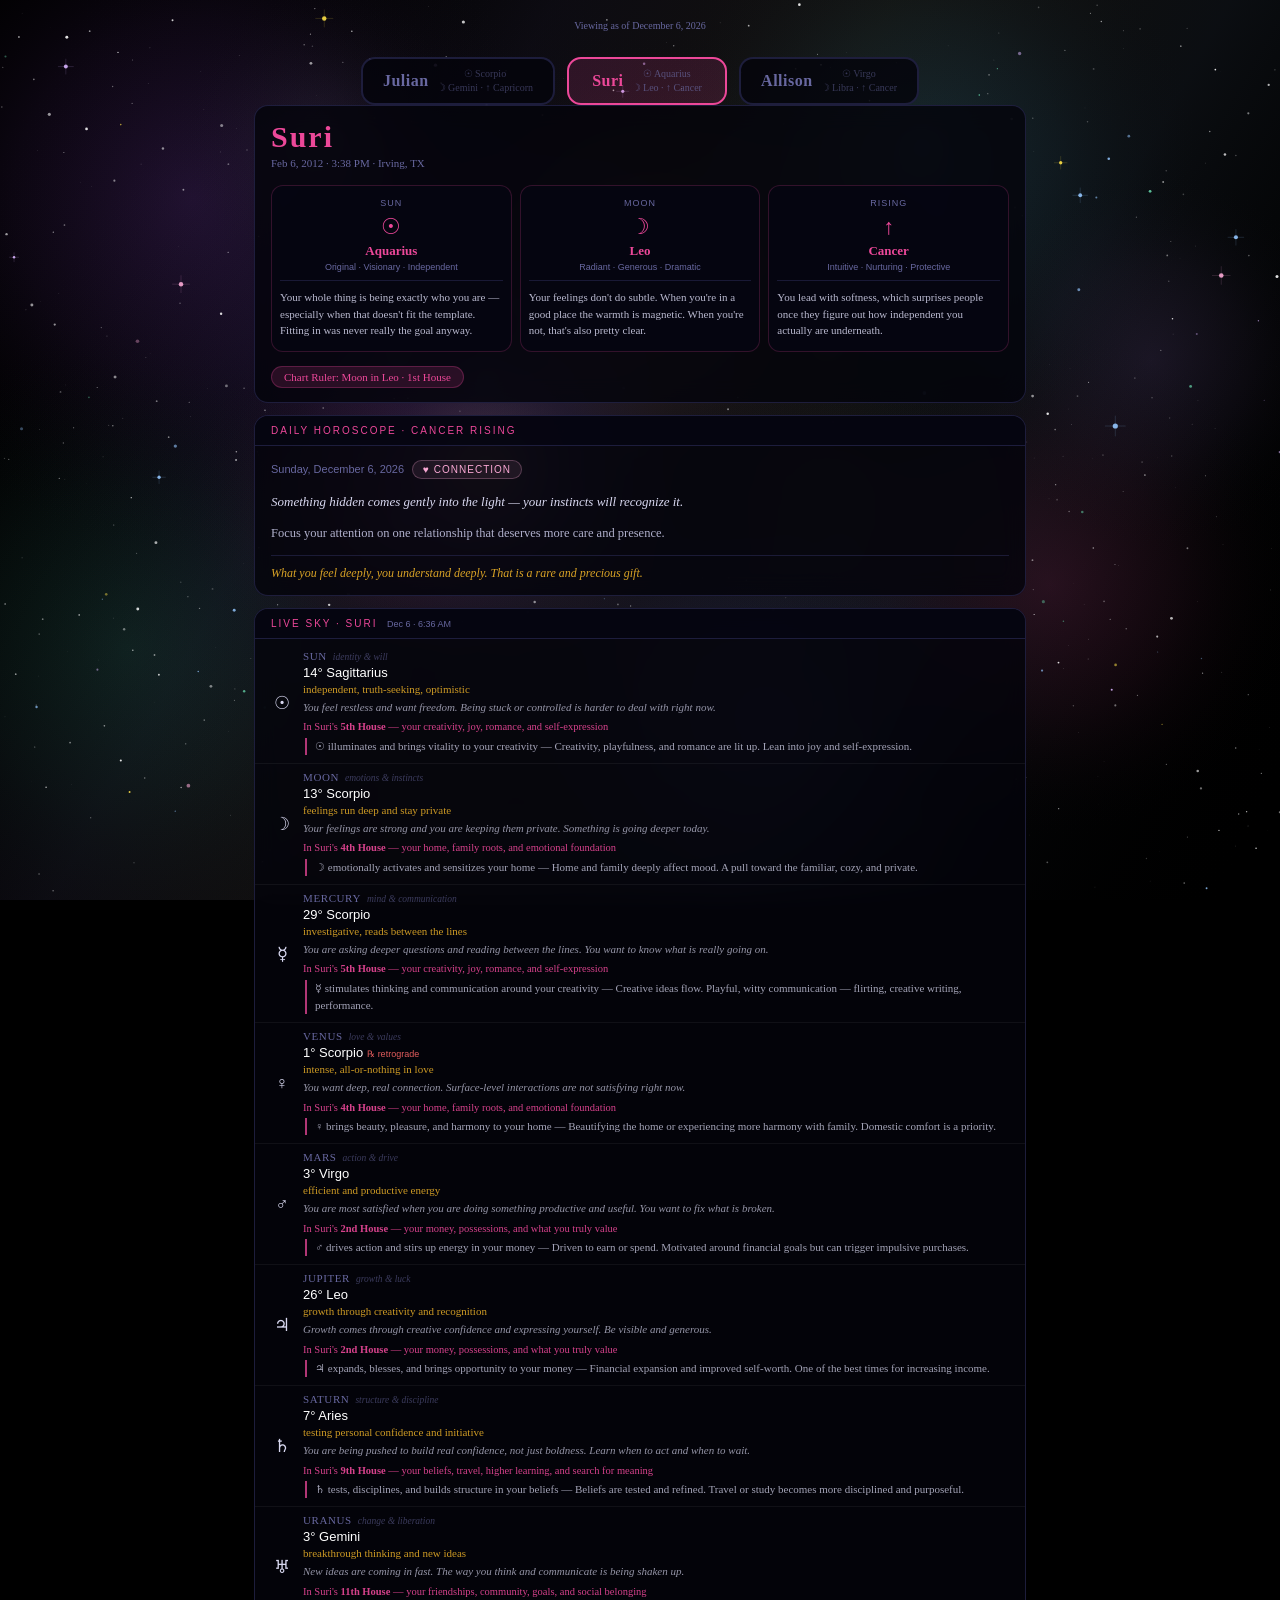
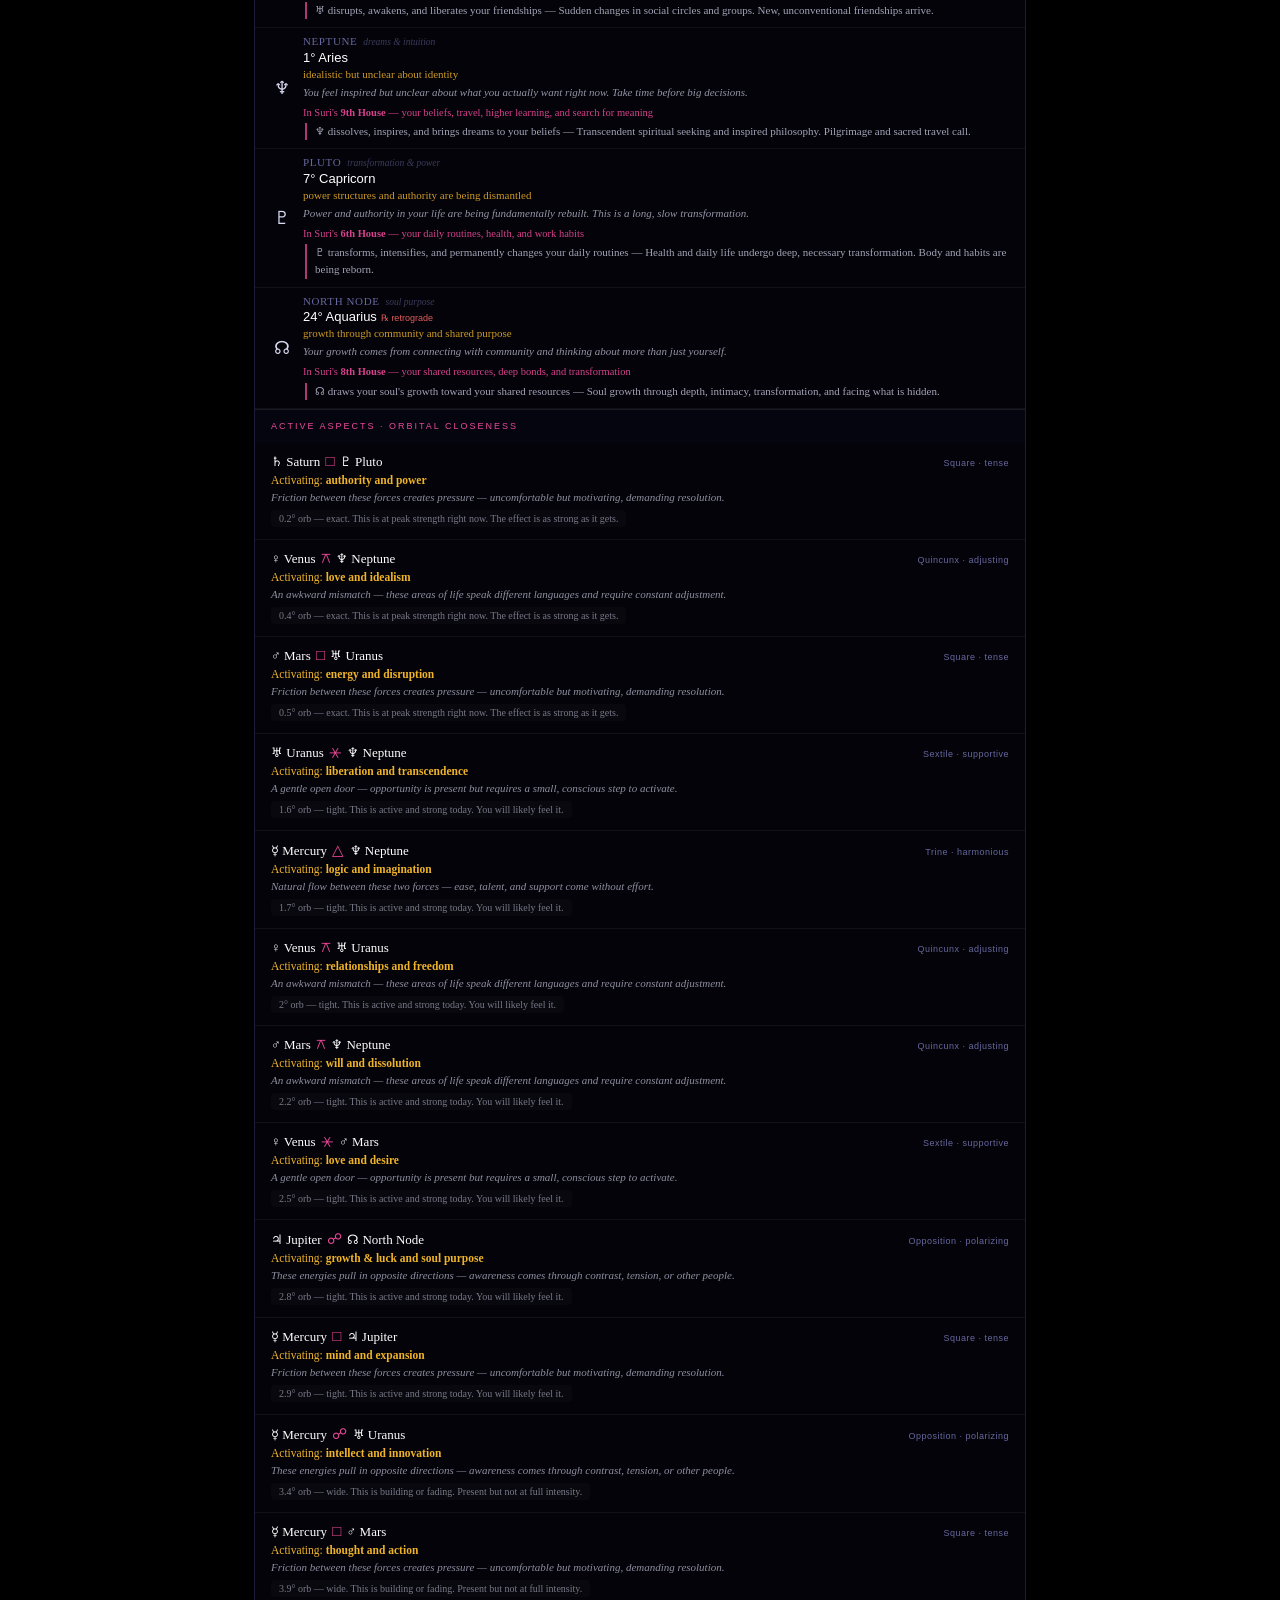
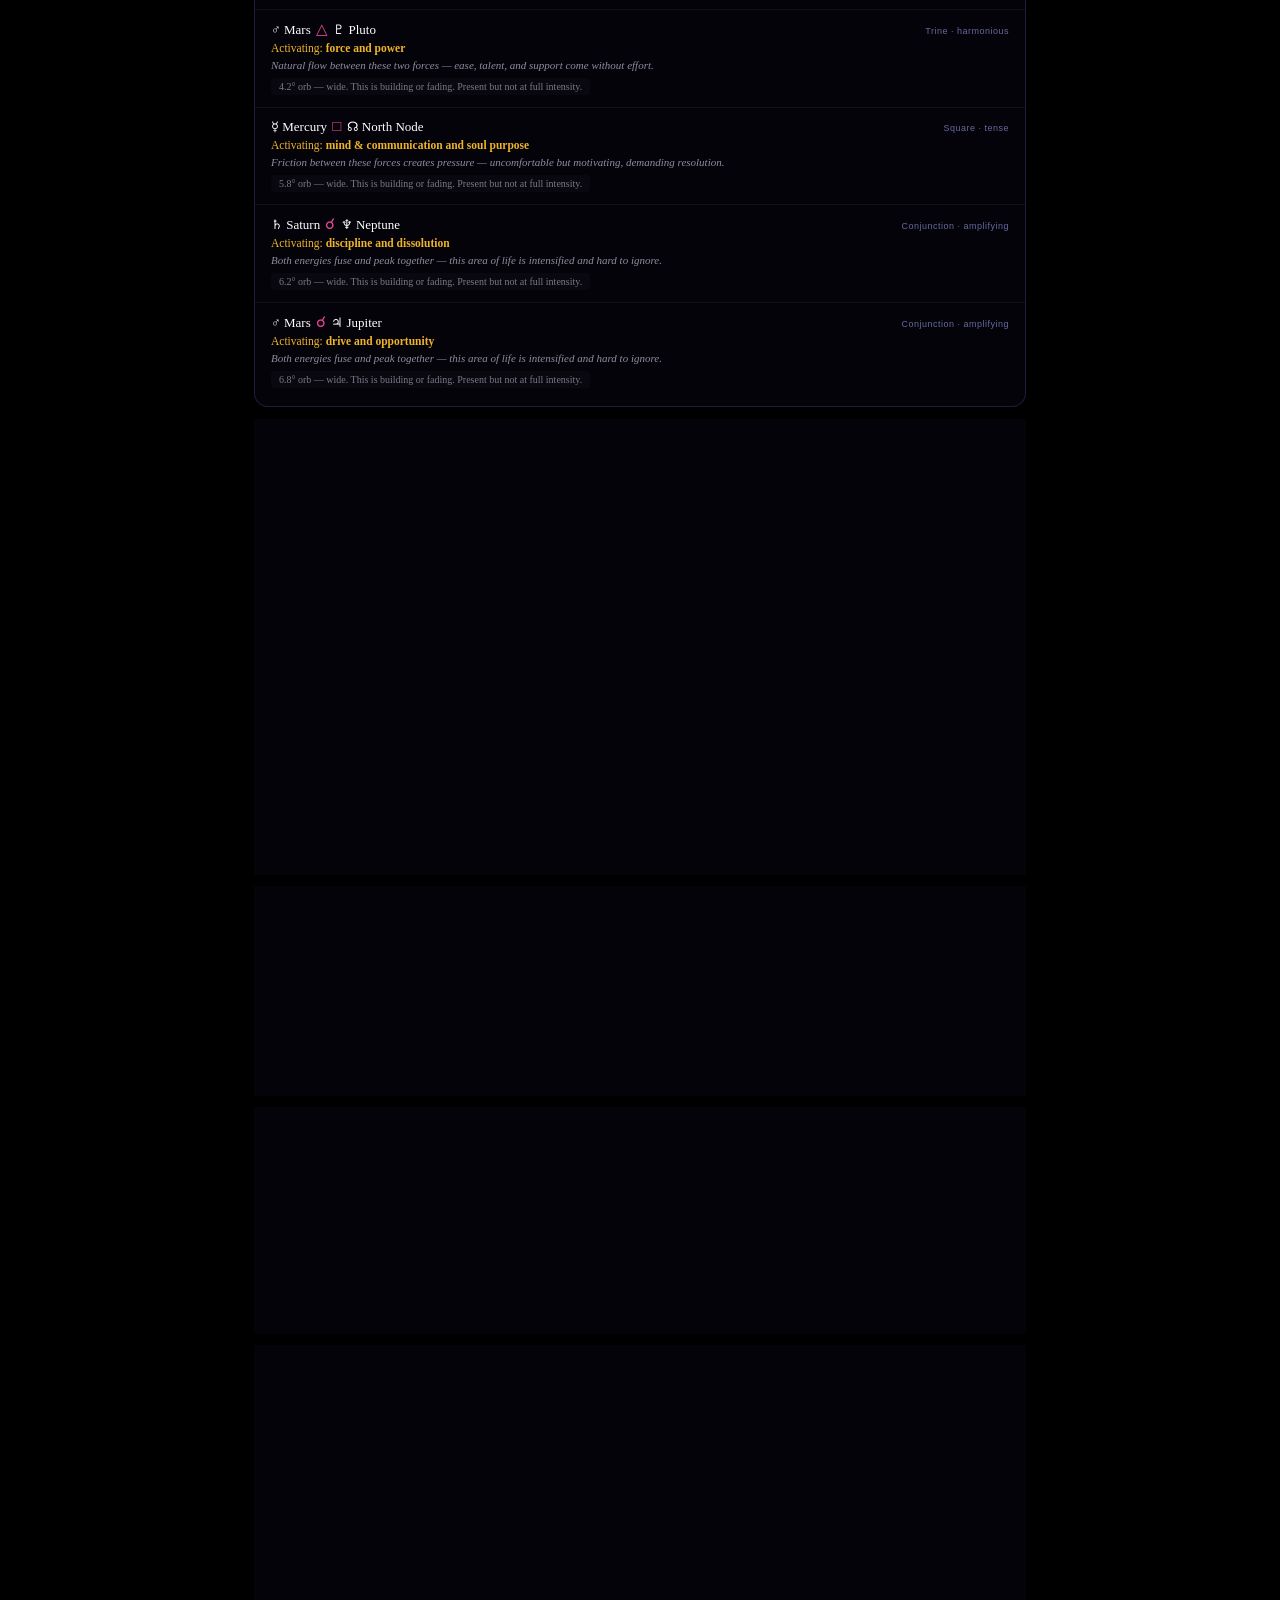
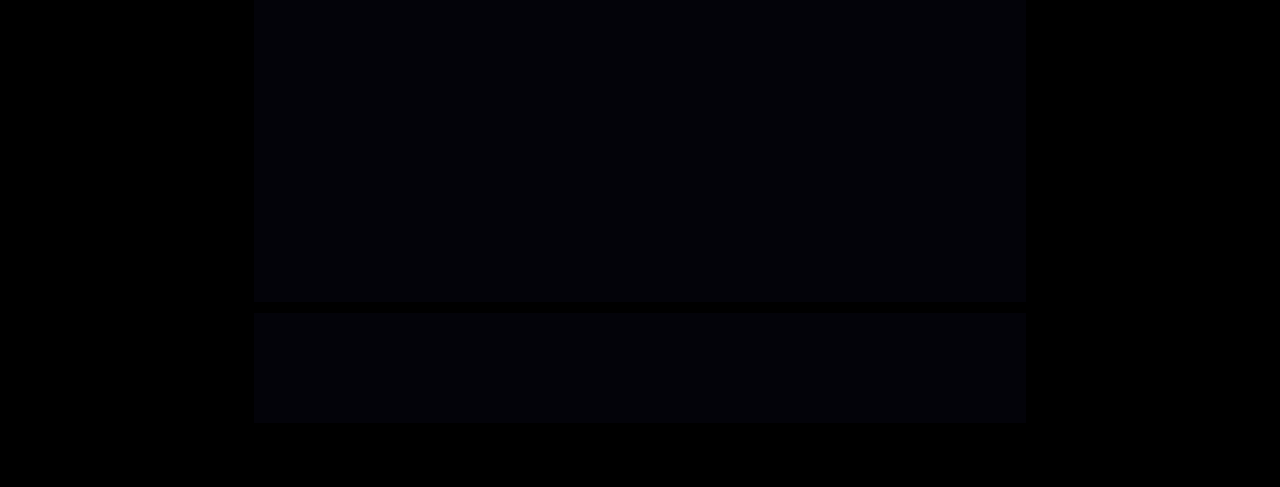
==== index.html @ 38948ea3 "Deploy astro dashboard" ====
<!DOCTYPE html>
<html lang="en">
<head>
<meta charset="UTF-8">
<meta name="viewport" content="width=device-width, initial-scale=1.0">
<title>Vargas Family Astrology</title>
<style>
*, *::before, *::after { box-sizing: border-box; margin: 0; padding: 0; }

:root {
  --bg: #000000;
  --panel: rgba(4,4,12,0.82);
  --panel2: rgba(6,6,18,0.88);
  --border: rgba(40,40,80,0.7);
  --text: #d8d8f0;
  --muted: #6868a0;
  --gold: #f0b429;
  --c: #6366f1;
  --c-dim: rgba(99,102,241,0.12);
}

body {
  background: #000;
  color: var(--text);
  font-family: Georgia, 'Times New Roman', serif;
  min-height: 100vh;
  padding: 14px 20px 40px;
}

/* ── Header ── */
.hdr { text-align: center; padding: 18px 16px 10px; }
.hdr h1 { font-size: 20px; letter-spacing: 5px; color: var(--gold); text-transform: uppercase; font-weight: normal; }
.hdr .sub { font-size: 10px; color: var(--muted); margin-top: 3px; letter-spacing: 1px; font-style: italic; }
.hdr .date-now { font-size: 10px; color: var(--muted); margin-top: 2px; }

/* ── Body & main ── */
body { background: #000; color: var(--text); font-family: Georgia, 'Times New Roman', serif; min-height: 100vh; padding: 0 0 88px; }
#main { display: flex; flex-direction: column; gap: 12px; max-width: 600px; margin: 0 auto; padding: 0 12px 16px; }

/* ── Bottom nav ── */
#bottom-nav {
  position: fixed; bottom: 0; left: 0; right: 0; z-index: 100;
  display: flex; justify-content: space-around;
  background: rgba(4,4,12,0.96); border-top: 1px solid rgba(40,40,80,0.8);
  backdrop-filter: blur(20px); -webkit-backdrop-filter: blur(20px);
  padding: 10px 0 max(env(safe-area-inset-bottom, 0px), 10px);
}
.bnav-item { flex: 1; display: flex; flex-direction: column; align-items: center; gap: 4px; cursor: pointer; padding: 4px 8px; transition: all 0.2s; }
.bnav-bar { height: 3px; width: 20px; border-radius: 2px; background: var(--muted); transition: all 0.25s; }
.bnav-item.active .bnav-bar { width: 32px; }
.bnav-name { font-size: 14px; font-weight: bold; color: var(--muted); letter-spacing: 0.5px; transition: color 0.2s; }
.bnav-item.active .bnav-name { color: var(--c); }
.bnav-big3 { font-size: 9px; color: var(--muted); opacity: 0; transition: opacity 0.2s; text-align: center; line-height: 1.4; }
.bnav-item.active .bnav-big3 { opacity: 0.55; }

/* ── Cards ── */
.card { background: var(--panel); border: 1px solid var(--border); border-radius: 14px; overflow: hidden; backdrop-filter: blur(12px); -webkit-backdrop-filter: blur(12px); }
.card-hdr { background: var(--panel2); border-bottom: 1px solid var(--border); padding: 9px 16px; font-family: Arial, sans-serif; font-size: 10px; letter-spacing: 2px; text-transform: uppercase; color: var(--c); }
.card-body { padding: 14px 16px; }

/* ── Hero ── */
.hero-name { font-size: 30px; font-weight: bold; color: var(--c); letter-spacing: 2px; }
.hero-birth { font-size: 11px; color: var(--muted); margin-top: 3px; margin-bottom: 16px; }
.ruler-badge { display: inline-block; background: var(--c-dim); border: 1px solid rgba(99,102,241,0.3); border-radius: 20px; padding: 4px 12px; font-size: 11px; color: var(--c); margin-top: 14px; }

/* ── Big Three ── */
.big3 { display: flex; gap: 8px; }
.b3-item { flex: 1; background: var(--panel2); border-radius: 12px; padding: 12px 8px; text-align: center; border: 1px solid var(--border); min-width: 0; }
.b3-label { font-size: 9px; color: var(--muted); letter-spacing: 1px; text-transform: uppercase; font-family: Arial, sans-serif; }
.b3-glyph { font-size: 22px; margin: 6px 0 3px; }
.b3-sign { font-size: 13px; color: var(--c); font-weight: bold; }
.b3-keywords { font-size: 9px; color: var(--muted); margin-top: 3px; font-family: Arial, sans-serif; }
.b3-flavor { font-size: 11px; color: var(--text); margin-top: 8px; line-height: 1.5; opacity: 0.85; text-align: left; border-top: 1px solid var(--border); padding-top: 8px; }

/* ── Horoscope ── */
.horo-meta { display: flex; align-items: center; gap: 8px; margin-bottom: 12px; flex-wrap: wrap; }
.horo-date { font-size: 11px; color: var(--muted); font-family: Arial, sans-serif; }
.horo-theme { display: inline-flex; align-items: center; gap: 5px; border-radius: 20px; padding: 3px 10px; font-size: 10px; font-family: Arial, sans-serif; letter-spacing: 1px; text-transform: uppercase; border: 1px solid; }
.horo-opening { font-size: 13px; line-height: 1.75; color: var(--text); margin-bottom: 10px; font-style: italic; }
.horo-body { font-size: 12.5px; line-height: 1.75; color: #b0b0cc; margin-bottom: 10px; }
.horo-closing { font-size: 12px; font-style: italic; color: var(--gold); border-top: 1px solid var(--border); padding-top: 10px; opacity: 0.9; }

/* ── Info panel ── */
#info { display: flex; flex-direction: column; gap: 12px; }

/* ── Clusters ── */
.cluster-list { list-style: none; }
.cluster-list li { padding: 10px 0; border-bottom: 1px solid rgba(30,30,64,0.5); }
.cluster-list li:last-child { border-bottom: none; }
.cluster-row { display: flex; align-items: center; gap: 6px; margin-bottom: 5px; flex-wrap: wrap; }
.cluster-title { font-size: 13px; }
.cluster-tag { display: inline-block; background: var(--c-dim); color: var(--c); border-radius: 4px; padding: 2px 7px; font-size: 9px; font-family: Arial, sans-serif; letter-spacing: 0.5px; text-transform: uppercase; flex-shrink: 0; }
.crit-tag { background: rgba(240,180,41,0.15); color: var(--gold); }
.cluster-meaning { font-size: 12px; color: var(--text); opacity: 0.8; line-height: 1.6; }

/* ── Themes ── */
.themes { display: grid; grid-template-columns: 1fr 1fr; gap: 8px; }
.theme-box { background: var(--panel2); border-radius: 10px; padding: 12px 14px; border: 1px solid var(--border); }
.theme-label { font-size: 9px; color: var(--c); letter-spacing: 1px; text-transform: uppercase; font-family: Arial, sans-serif; margin-bottom: 5px; }
.theme-text { font-size: 12px; color: var(--muted); line-height: 1.5; }

/* ── Summary ── */
.summary-text { font-size: 13px; line-height: 1.75; color: var(--text); }

/* ── Collapsible ── */
.section-hdr { display: flex; align-items: center; justify-content: space-between; cursor: pointer; user-select: none; padding: 11px 16px; background: var(--panel2); font-family: Arial, sans-serif; font-size: 10px; letter-spacing: 2px; text-transform: uppercase; color: var(--c); border-bottom: 1px solid transparent; transition: border-color 0.2s; }
.section-hdr.open { border-bottom-color: var(--border); }
.section-arrow { font-size: 10px; transition: transform 0.25s; opacity: 0.5; }
.section-hdr.open .section-arrow { transform: rotate(180deg); }
.section-body { display: none; }
.section-body.open { display: block; }

/* ── Live sky ── */
#live-sky-grid { display: flex; flex-direction: column; gap: 0; padding: 4px 0 6px; }
.ls-row { display: flex; align-items: center; gap: 10px; padding: 8px 16px; border-bottom: 1px solid rgba(255,255,255,0.05); transition: background 0.15s; }
.ls-row:last-child { border-bottom: none; }
.ls-row:hover { background: rgba(255,255,255,0.04); }
.ls-glyph { font-size: 18px; width: 22px; text-align: center; flex-shrink: 0; }
.ls-body { flex: 1; min-width: 0; }
.ls-name { font-size: 11px; color: var(--muted); text-transform: uppercase; letter-spacing: 0.6px; line-height: 1; margin-bottom: 2px; display: flex; align-items: baseline; gap: 6px; flex-wrap: wrap; }
.ls-domain { font-size: 9.5px; color: var(--muted); opacity: 0.55; text-transform: none; letter-spacing: 0; font-style: italic; font-weight: normal; white-space: nowrap; }
.ls-pos { font-size: 13px; color: #fff; font-family: Arial,sans-serif; font-weight: 500; }
.ls-rx { font-size: 9px; color: #e05c5c; margin-left: 4px; }
.ls-key  { font-size: 11px; color: var(--gold); opacity: 0.85; line-height: 1.3; margin-top: 2px; }
.ls-feel  { font-size: 11px; color: var(--text); opacity: 0.68; line-height: 1.5; margin-top: 3px; font-style: italic; }
.ls-house-badge   { font-size: 10.5px; color: var(--c); margin-top: 5px; line-height: 1.4; opacity: 0.9; }
.ls-house-badge strong { font-style: normal; font-weight: bold; }
.ls-house-transit { font-size: 11px; color: var(--text); opacity: 0.75; line-height: 1.55; margin-top: 3px; border-left: 2px solid var(--c); padding-left: 8px; margin-left: 2px; }

/* Aspects */
.ls-aspect-hdr { padding: 10px 16px 6px; font-family: Arial, sans-serif; font-size: 9px; letter-spacing: 2px; text-transform: uppercase; color: var(--muted); border-top: 1px solid rgba(255,255,255,0.08); margin-top: 4px; }
.ls-asp-row { padding: 10px 16px 12px; border-bottom: 1px solid rgba(255,255,255,0.05); }
.ls-asp-row:last-child { border-bottom: none; }
.ls-asp-head { display: flex; align-items: baseline; justify-content: space-between; flex-wrap: wrap; gap: 4px; margin-bottom: 4px; }
.ls-asp-planets { font-size: 13px; color: #fff; font-weight: 500; }
.ls-asp-sym { font-size: 15px; color: var(--c); margin: 0 2px; }
.ls-asp-meta { font-size: 9px; color: var(--muted); font-family: Arial, sans-serif; letter-spacing: 0.5px; white-space: nowrap; }
.ls-asp-activation { font-size: 11.5px; color: var(--gold); margin-bottom: 3px; }
.ls-asp-activation strong { font-style: normal; }
.ls-asp-feel { font-size: 11px; color: var(--text); opacity: 0.65; line-height: 1.55; font-style: italic; }
.ls-asp-orb { font-size: 10px; color: var(--text); opacity: 0.55; margin-top: 4px; padding: 3px 8px; background: rgba(255,255,255,0.04); border-radius: 4px; display: inline-block; }

/* ── Wheel ── */
#wheel-wrap { position: relative; max-width: 480px; margin: 0 auto; width: 100%; padding: 12px; }
canvas#wheel { display: block; width: 100%; height: auto; }
#tip { position: absolute; background: rgba(6,6,18,0.97); border: 1px solid var(--c); border-radius: 10px; padding: 8px 12px; font-size: 12px; pointer-events: none; white-space: nowrap; display: none; z-index: 20; line-height: 1.6; box-shadow: 0 4px 20px rgba(0,0,0,0.6); }
#tip .tp-name { font-weight: bold; color: var(--c); font-size: 14px; }
#tip .tp-pos { color: var(--gold); }
#tip .tp-house { color: var(--muted); font-size: 11px; }

/* ── Planet table ── */
.ptable { width: 100%; border-collapse: collapse; font-size: 12px; }
.ptable th { font-family: Arial, sans-serif; font-size: 9px; letter-spacing: 1px; text-transform: uppercase; color: var(--muted); padding: 4px 6px; border-bottom: 1px solid var(--border); text-align: left; }
.ptable td { padding: 6px 6px; border-bottom: 1px solid rgba(30,30,64,0.5); vertical-align: middle; }
.ptable tr:last-child td { border-bottom: none; }
.ptable tr:hover td { background: rgba(99,102,241,0.06); }
.ptable th:first-child, .ptable td:first-child { position: sticky; left: 0; z-index: 2; background: rgba(4,4,12,0.97); }
.p-glyph { font-size: 16px; width: 24px; text-align: center; }
.p-name { font-weight: bold; white-space: nowrap; }
.p-rx { font-size: 9px; color: #e05c5c; margin-left: 3px; }
.p-sign { color: var(--gold); white-space: nowrap; }
.p-house { color: var(--muted); font-size: 11px; font-family: Arial, sans-serif; white-space: nowrap; }
.p-flavor { font-size: 10px; color: var(--muted); line-height: 1.4; }
.p-pmean { font-size: 10px; color: var(--text); opacity: 0.75; white-space: nowrap; }
.p-hmean { font-size: 10px; color: var(--text); opacity: 0.75; }
.el-fire { color: #ff6b4a; } .el-earth { color: #52c98b; }
.el-air  { color: #4ec3f8; } .el-water { color: #a78bfa; }

/* ── Desktop ── */
@media (min-width: 900px) {
  body { padding: 0 0 40px; }
  #main { max-width: 820px; padding: 0 24px 24px; }
  #bottom-nav { position: static; background: transparent; border: none; backdrop-filter: none; -webkit-backdrop-filter: none; padding: 16px 24px 0; max-width: 820px; margin: 0 auto; justify-content: center; gap: 12px; }
  .bnav-item { flex: none; flex-direction: row; background: var(--panel); border: 2px solid var(--border); border-radius: 14px; padding: 8px 20px; min-width: 160px; justify-content: center; gap: 8px; }
  .bnav-item.active { border-color: var(--c); background: var(--c-dim); }
  .bnav-bar { display: none; }
  .bnav-name { font-size: 16px; }
  .bnav-big3 { opacity: 0.5; font-size: 10px; }
  .bnav-item.active .bnav-big3 { opacity: 0.7; }
  .section-body { display: block !important; }
  .section-arrow { display: none; }
  #wheel-wrap { max-width: 520px; }
}
</style>
</head>
<body>
<canvas id="space-bg" style="position:fixed;top:0;left:0;width:100%;height:100%;z-index:-1;pointer-events:none;"></canvas>

<div class="hdr">
  <div class="date-now" id="date-now"></div>
</div>

<nav id="bottom-nav"></nav>

<div id="main">
  <div id="info"></div>
</div>

<script>
// ─────────────────────────────────────────────
//  Astro constants
// ─────────────────────────────────────────────
const SIGN_NAMES  = ['Aries','Taurus','Gemini','Cancer','Leo','Virgo','Libra','Scorpio','Sagittarius','Capricorn','Aquarius','Pisces'];
const SIGN_GLYPHS  = ['♈','♉','♊','♋','♌','♍','♎','♏','♐','♑','♒','♓'];
const SIGN_GLYPHS_E = ['♈️','♉️','♊️','♋️','♌️','♍️','♎️','♏️','♐️','♑️','♒️','♓️'];
const SIGN_ABBR   = ['Ari','Tau','Gem','Can','Leo','Vir','Lib','Sco','Sag','Cap','Aqu','Pis'];
const ELEMENTS    = ['fire','earth','air','water','fire','earth','air','water','fire','earth','air','water'];
const EL_COLORS   = { fire:'#ff6b4a', earth:'#52c98b', air:'#4ec3f8', water:'#a78bfa' };
const EL_CSS      = { fire:'el-fire', earth:'el-earth', air:'el-air', water:'el-water' };
const PLANET_GLYPHS = { Sun:'☉', Moon:'☽', Mercury:'☿', Venus:'♀', Mars:'♂', Jupiter:'♃', Saturn:'♄', Uranus:'♅', Neptune:'♆', Pluto:'♇', 'North Node':'☊' };

const SKY_MEANINGS = {
  'Sun':       {Aries:'direct, assertive, strong personal energy',Taurus:'steady, patient, focused on comfort',Gemini:'curious, communicative, mentally active',Cancer:'sensitive, protective, emotionally aware',Leo:'confident, expressive, wants recognition',Virgo:'analytical, detail-focused, productive',Libra:'seeking balance and connection',Scorpio:'intense, private, emotionally deep',Sagittarius:'independent, truth-seeking, optimistic',Capricorn:'disciplined, goal-focused, serious',Aquarius:'original, independent, forward-thinking',Pisces:'empathic, imaginative, emotionally open'},
  'Moon':      {Aries:'emotions surface quickly and pass fast',Taurus:'needs comfort and physical security',Gemini:'mood shifts with thoughts and conversations',Cancer:'deeply sensitive and emotionally aware',Leo:'warm and expressive, needs to feel valued',Virgo:'processes feelings through analysis and worry',Libra:'emotions settle when things are peaceful and fair',Scorpio:'feelings run deep and stay private',Sagittarius:'mood lifts with freedom and optimism',Capricorn:'keeps emotions controlled and internal',Aquarius:'processes feelings intellectually, stays detached',Pisces:'absorbs others\' emotions, highly sensitive'},
  'Mercury':   {Aries:'direct and fast communication',Taurus:'slow and deliberate thinker',Gemini:'quick mind, processes many ideas at once',Cancer:'communicates through feeling and intuition',Leo:'expressive, dramatic, storytelling mind',Virgo:'precise, critical, catches every detail',Libra:'diplomatic, balanced, sees all sides',Scorpio:'investigative, reads between the lines',Sagittarius:'big-picture thinker, philosophical',Capricorn:'structured and practical thinking',Aquarius:'original and unconventional ideas',Pisces:'intuitive, imaginative, non-linear thinking'},
  'Venus':     {Aries:'direct and passionate in love',Taurus:'slow, loyal, values security and comfort',Gemini:'playful and curious in relationships',Cancer:'nurturing and emotionally deep in love',Leo:'generous, bold, expressive in romance',Virgo:'shows love through helping and acts of care',Libra:'seeks harmony and beauty in relationships',Scorpio:'intense, all-or-nothing in love',Sagittarius:'needs space and freedom in relationships',Capricorn:'loyal, committed, long-term focused',Aquarius:'values independence even in relationships',Pisces:'romantic, compassionate, idealistic'},
  'Mars':      {Aries:'high physical energy, acts immediately',Taurus:'slow to start but determined once committed',Gemini:'scattered energy across many directions',Cancer:'protective and defensive of those it loves',Leo:'passionate, competitive, bold',Virgo:'efficient and productive energy',Libra:'avoids conflict, acts diplomatically',Scorpio:'focused, strategic, and relentless',Sagittarius:'restless, needs movement and adventure',Capricorn:'patient, disciplined drive toward goals',Aquarius:'driven by change and pushing against norms',Pisces:'creative energy guided by intuition'},
  'Jupiter':   {Aries:'growth through courage and taking initiative',Taurus:'slow and steady financial and personal growth',Gemini:'growth through learning and connecting with others',Cancer:'growth through emotional wisdom and family',Leo:'growth through creativity and recognition',Virgo:'growth through skill and dedicated work',Libra:'growth through partnership and fairness',Scorpio:'growth through transformation and depth',Sagittarius:'major expansion through travel and knowledge',Capricorn:'disciplined work leads to lasting success',Aquarius:'growth through community and new ideas',Pisces:'growth through compassion and spiritual openness'},
  'Saturn':    {Aries:'testing personal confidence and initiative',Taurus:'financial lessons and learning patience',Gemini:'discipline required in communication and thinking',Cancer:'building emotional structure and boundaries',Leo:'learning to earn recognition through real effort',Virgo:'mastery through consistent and careful work',Libra:'real commitment required in relationships',Scorpio:'deep lessons in power and trust',Sagittarius:'beliefs being tested by lived experience',Capricorn:'peak discipline and long-term building',Aquarius:'responsibility toward community and collective',Pisces:'building compassionate but clear boundaries'},
  'Uranus':    {Aries:'sudden identity changes and reinvention',Taurus:'unexpected financial or value shifts',Gemini:'breakthrough thinking and new ideas',Cancer:'sudden changes in home or family life',Leo:'creative breakthroughs and new self-expression',Virgo:'disruption to routines and daily habits',Libra:'sudden changes in relationships',Scorpio:'unexpected emotional revelations',Sagittarius:'belief system is being challenged and changed',Capricorn:'disruption to authority and old structures',Aquarius:'collective change and awakening energy',Pisces:'spiritual revelations and breaking old illusions'},
  'Neptune':   {Aries:'idealistic but unclear about identity',Taurus:'idealistic about money, watch for confusion',Gemini:'intuitive thinking, logic becomes unclear',Cancer:'deep empathy and emotional sensitivity',Leo:'creative inspiration mixed with self-doubt',Virgo:'healing through gentleness and service',Libra:'relationships feel ideal but may be unclear',Scorpio:'deep intuition and hidden truths surfacing',Sagittarius:'spiritual searching without a clear direction',Capricorn:'ambition mixes with spiritual uncertainty',Aquarius:'collective idealism and shared compassion',Pisces:'heightened intuition, empathy, and inner knowing'},
  'Pluto':     {Aries:'identity is being rebuilt at a deep level',Taurus:'values and resources are being transformed',Gemini:'how you think and communicate is changing permanently',Cancer:'family and emotional foundations are shifting',Leo:'self-expression and creative power are transforming',Virgo:'health and daily life are going through deep change',Libra:'relationship dynamics are shifting permanently',Scorpio:'full transformation, intense personal power',Sagittarius:'core beliefs are dying and being replaced',Capricorn:'power structures and authority are being dismantled',Aquarius:'collective systems are being permanently rebuilt',Pisces:'deep spiritual and psychological transformation'},
  'North Node':{Aries:'growth through courage and independence',Taurus:'growth through patience and building security',Gemini:'growth through curiosity and communication',Cancer:'growth through emotional openness and family',Leo:'growth through creative self-expression',Virgo:'growth through service and real contribution',Libra:'growth through balance and genuine partnership',Scorpio:'growth through depth and facing what is hard',Sagittarius:'growth through expanding your world and seeking truth',Capricorn:'growth through discipline and building something lasting',Aquarius:'growth through community and shared purpose',Pisces:'growth through surrender and spiritual trust'},
};

const SKY_FEEL = {
  'Sun':       {Aries:'Your energy is high and you want to take action. Hard to sit still. Good time to start something.',Taurus:'You feel better when things are calm and comfortable. Not a good time to rush or change things up.',Gemini:'Your mind is busy and you want to talk, learn, and move between topics. Hard to focus on just one thing.',Cancer:'You are more sensitive to how people treat you right now. You want to feel safe and taken care of.',Leo:'You want to be seen and recognized. Your confidence is up and you are in a creative mood.',Virgo:'You feel the need to organize and get things done. You might be harder on yourself than usual.',Libra:'You want things to feel fair and peaceful. Conflict and tension are harder to handle right now.',Scorpio:'Your feelings run deeper than usual. You are more private, focused, and emotionally intense.',Sagittarius:'You feel restless and want freedom. Being stuck or controlled is harder to deal with right now.',Capricorn:'You are in a focused, serious mode. Your goals feel more important and you want to work toward them.',Aquarius:'You want to do things your own way. Following rules feels limiting and you want to think independently.',Pisces:'You are more sensitive and imaginative than usual. You pick up on other people\'s moods easily.'},
  'Moon':      {Aries:'Emotions come fast and strong, then pass quickly. You might feel impatient or easily frustrated.',Taurus:'You need comfort and routine to feel okay today. Change feels harder than usual.',Gemini:'Your mood changes quickly with your thoughts. Talking about how you feel helps a lot.',Cancer:'You are very aware of your emotions and the people around you. You need to feel safe.',Leo:'You want to feel appreciated and seen. Feeling ignored will hurt more than usual today.',Virgo:'You might feel anxious or worried. Doing something useful helps calm you down.',Libra:'Arguments hit harder today. You need peace and balance to feel like yourself.',Scorpio:'Your feelings are strong and you are keeping them private. Something is going deeper today.',Sagittarius:'Your mood lifts when you feel free or have something to look forward to. Being stuck drains you.',Capricorn:'You are keeping your feelings inside. You feel better through action than through talking about it.',Aquarius:'You are thinking about your feelings more than actually feeling them. You want some space today.',Pisces:'You are picking up on everyone\'s energy around you. You need time alone to reset.'},
  'Mercury':   {Aries:'You are saying what you think directly and fast. Not a lot of filtering happening right now.',Taurus:'You are thinking slowly and carefully. You won\'t be rushed and your words are deliberate.',Gemini:'Your mind is going in every direction. You are curious, talkative, and picking up ideas quickly.',Cancer:'You communicate with emotion behind your words. You say what you feel, not just what you think.',Leo:'You want to tell stories and be heard. You are more expressive and bold with your words right now.',Virgo:'You are thinking in detail and noticing every mistake. You might be more critical than usual.',Libra:'You are choosing your words carefully to avoid upsetting anyone. You want honest but careful conversation.',Scorpio:'You are asking deeper questions and reading between the lines. You want to know what is really going on.',Sagittarius:'You are thinking big picture and asking bigger questions. Small details feel less important right now.',Capricorn:'Your thinking is practical and focused. You say what needs to be said and nothing more.',Aquarius:'You are having original ideas and thinking differently from others. You want to talk about real things, not small talk.',Pisces:'Your thoughts come more through feelings and images than through logic. Writing or creating feels good right now.'},
  'Venus':     {Aries:'You are drawn to bold, exciting connections. You want romance to feel energetic and spontaneous.',Taurus:'You want comfort, pleasure, and nice things around you. Small enjoyable moments feel especially good.',Gemini:'You are drawn to people who are interesting to talk to. You want light, fun, and engaging connection.',Cancer:'You want to feel emotionally close and safe with the people you care about. Home feels important.',Leo:'You want love and attention shown openly. You are generous but you want generosity back.',Virgo:'You show you care through helpful actions. You notice details and want to be appreciated for them.',Libra:'You want harmony and fairness in your relationships. Conflict is especially uncomfortable right now.',Scorpio:'You want deep, real connection. Surface-level interactions are not satisfying right now.',Sagittarius:'You want freedom even in your relationships. You are drawn to people who are open-minded and interesting.',Capricorn:'You want something real and long-term. Casual or uncommitted connections feel like a waste of time.',Aquarius:'You value your independence even when you care about someone. Friendship inside romance matters a lot.',Pisces:'You are in a romantic and compassionate mood. You feel deeply connected to people and want meaningful bonds.'},
  'Mars':      {Aries:'Your energy and drive are at a peak. You want to act now and go after what you want.',Taurus:'You are slow to get going but once you start, you won\'t stop. You are focused and determined.',Gemini:'Your energy jumps between different tasks and ideas. You are mentally active and hard to slow down.',Cancer:'You are motivated by protecting the people you care about. You will stand up for what matters to you.',Leo:'You are fired up to create and be recognized. You want to do things boldly and with confidence.',Virgo:'You are most satisfied when you are doing something productive and useful. You want to fix what is broken.',Libra:'You are more careful about how you take action to avoid upsetting people. Conflict feels harder to handle.',Scorpio:'You are focused and strategic. When you want something, you go after it quietly but intensely.',Sagittarius:'You want adventure and movement. You are excited by freedom and following what you believe in.',Capricorn:'You are disciplined and driven. You are focused on your goals and not easily distracted.',Aquarius:'You are motivated by doing something that matters beyond just yourself. You want to make an impact.',Pisces:'Your drive comes from a place of compassion or creativity. You move more by instinct than by planning.'},
  'Jupiter':   {Aries:'You grow by being bold and going first. Opportunities come when you take action.',Taurus:'Growth is slow but real. You gain through patience and building on what you already have.',Gemini:'Opportunities come through learning and connecting with people. Your curiosity opens doors.',Cancer:'You grow through emotional wisdom and the people you care about. Your roots are a source of strength.',Leo:'Growth comes through creative confidence and expressing yourself. Be visible and generous.',Virgo:'You grow by doing excellent work and being genuinely useful. Small, careful efforts add up.',Libra:'Opportunities come through working with others. Collaboration brings more than going it alone.',Scorpio:'Growth comes from going deeper, not avoiding what is uncomfortable. Transformation brings opportunity.',Sagittarius:'This is a big growth period. Travel, learning, and searching for truth expand your world.',Capricorn:'Hard work pays off. The growth here is slow but the results are real and lasting.',Aquarius:'Growth comes from community and thinking beyond yourself. New ideas and new people open doors.',Pisces:'Your sensitivity and openness are strengths right now. Compassion and curiosity help you grow.'},
  'Saturn':    {Aries:'You are being pushed to build real confidence, not just boldness. Learn when to act and when to wait.',Taurus:'Financial and material lessons are real right now. You are learning to build security the slow, solid way.',Gemini:'Your thinking and communication are under pressure to be more clear and disciplined.',Cancer:'You are learning to build emotional limits and that structure can come from a place of care.',Leo:'You need to earn recognition through real work. Confidence built now will last.',Virgo:'High standards are being tested. Mastery comes from patient, steady effort, not perfection.',Libra:'Your relationships are being held to a higher standard. Real commitment is what works right now.',Scorpio:'Deep lessons around trust, power, and emotional control. This is serious inner work.',Sagittarius:'Your beliefs are being tested by real-life experience. Lived truth matters more than theory.',Capricorn:'This is a major building period. Serious, long-term effort is the only path that works right now.',Aquarius:'You are learning responsibility toward the people around you. Your impact on others matters.',Pisces:'You are building clearer emotional limits. Compassion with boundaries is the lesson.'},
  'Uranus':    {Aries:'Sudden changes in who you are and how you see yourself. Your identity is shifting in unexpected ways.',Taurus:'Unexpected shifts in money or your values. What matters to you is changing.',Gemini:'New ideas are coming in fast. The way you think and communicate is being shaken up.',Cancer:'Unexpected changes at home or in your family situation. Disruption leads to new freedom.',Leo:'Creative breakthroughs and surprising changes in how you express yourself. Exciting and unpredictable.',Virgo:'Your daily routines are being disrupted. New and better systems are possible now.',Libra:'Unexpected changes in your relationships. Old patterns in how you connect with others are shifting.',Scorpio:'Sudden emotional or inner breakthroughs. Things you have held back are coming to the surface.',Sagittarius:'Your beliefs about the world are being challenged. Something big in your thinking is shifting.',Capricorn:'Authority and old structures are being disrupted. The rules you have been following may no longer apply.',Aquarius:'Collective change is happening. Systems and group dynamics are shifting in big ways.',Pisces:'Things you thought were certain about yourself or the world may no longer feel true.'},
  'Neptune':   {Aries:'You feel inspired but unclear about what you actually want right now. Take time before big decisions.',Taurus:'Watch for confusion around money or what you value. Idealism can get in the way of practical reality.',Gemini:'Your thinking is more intuitive and imaginative. Logic takes a back seat to feeling and inspiration.',Cancer:'Your emotional connections feel deep and almost hard to explain. Limits between you and others can blur.',Leo:'You are in a creative and dreamy phase but may also be idealizing things that are not quite real.',Virgo:'You are learning to let go of the need for everything to be perfect. Gentleness and healing are the theme.',Libra:'Relationships feel romantic and ideal but may be slightly unclear. Not everything is as it appears.',Scorpio:'Your instincts and inner knowing are strong right now. You may sense things before you can explain them.',Sagittarius:'You are searching for meaning without a clear map. Exploring and asking questions is the point right now.',Capricorn:'Your goals feel both inspired and unclear. What you want and what is realistic are mixing together.',Aquarius:'You feel connected to something bigger than yourself. Collective compassion and shared purpose are strong.',Pisces:'Your sensitivity and intuition are very high. The line between your feelings and others\' is thin.'},
  'Pluto':     {Aries:'Your sense of who you are is going through a deep change. Something old is ending so something new can begin.',Taurus:'What you own and what you value are shifting permanently. Old material patterns are breaking down.',Gemini:'The way you think and communicate is being changed at a deep level. This is a lasting transformation.',Cancer:'Family patterns and emotional foundations are changing in deep ways. Old wounds can be addressed now.',Leo:'Your creative identity and how you express yourself are going through a powerful shift.',Virgo:'Your health, habits, and daily life are being deeply transformed. Old patterns are being replaced.',Libra:'The way you relate to others is changing permanently. Power dynamics in relationships are shifting.',Scorpio:'Intense transformation of your inner world. This is one of the most powerful personal change periods.',Sagittarius:'Your core beliefs are being permanently replaced. Old worldviews are dying and new ones are forming.',Capricorn:'Power and authority in your life are being fundamentally rebuilt. This is a long, slow transformation.',Aquarius:'Collective systems are changing at a deep level. The world around you is being rebuilt.',Pisces:'Your inner life and understanding of yourself are going through a deep and lasting transformation.'},
  'North Node':{Aries:'Your growth right now comes from being more independent, bold, and self-directed.',Taurus:'Your growth comes from slowing down, building security, and trusting what is right in front of you.',Gemini:'Your growth comes from staying curious, communicating openly, and being willing to learn.',Cancer:'Your growth comes from allowing yourself to be emotionally open and creating real connection.',Leo:'Your growth comes from expressing yourself creatively and letting yourself be seen.',Virgo:'Your growth comes from being useful, doing careful work, and making a real contribution.',Libra:'Your growth comes from learning to work with others, find balance, and share equally.',Scorpio:'Your growth comes from going deeper, facing what is hard, and allowing real emotional closeness.',Sagittarius:'Your growth comes from expanding your world through travel, learning, and searching for truth.',Capricorn:'Your growth comes from discipline, building something lasting, and taking on real responsibility.',Aquarius:'Your growth comes from connecting with community and thinking about more than just yourself.',Pisces:'Your growth comes from trusting the process, practicing compassion, and letting go of control.'},
};

const PLANET_DOMAIN = {
  'Sun':'identity & will','Moon':'emotions & instincts','Mercury':'mind & communication',
  'Venus':'love & values','Mars':'action & drive','Jupiter':'growth & luck',
  'Saturn':'structure & discipline','Uranus':'change & liberation','Neptune':'dreams & intuition',
  'Pluto':'transformation & power','North Node':'soul purpose',
};

const ASPECT_DEFS = [
  { name:'Conjunction', symbol:'☌', deg:0,   orb:8, quality:'amplifying', feel:'Both energies fuse and peak together — this area of life is intensified and hard to ignore.' },
  { name:'Trine',       symbol:'△', deg:120, orb:6, quality:'harmonious', feel:'Natural flow between these two forces — ease, talent, and support come without effort.' },
  { name:'Sextile',     symbol:'⚹', deg:60,  orb:4, quality:'supportive', feel:'A gentle open door — opportunity is present but requires a small, conscious step to activate.' },
  { name:'Square',      symbol:'□', deg:90,  orb:6, quality:'tense',      feel:'Friction between these forces creates pressure — uncomfortable but motivating, demanding resolution.' },
  { name:'Opposition',  symbol:'☍', deg:180, orb:8, quality:'polarizing', feel:'These energies pull in opposite directions — awareness comes through contrast, tension, or other people.' },
  { name:'Quincunx',    symbol:'⚻', deg:150, orb:3, quality:'adjusting',  feel:'An awkward mismatch — these areas of life speak different languages and require constant adjustment.' },
];

const ASPECT_PAIR = {
  'Sun-Moon'    :'ego and emotional needs','Sun-Mercury':'self-expression and thinking',
  'Sun-Venus'   :'identity and love','Sun-Mars':'will and action','Sun-Jupiter':'purpose and expansion',
  'Sun-Saturn'  :'ambition and limitation','Sun-Uranus':'identity and awakening',
  'Sun-Neptune' :'ego and dreams','Sun-Pluto':'will and transformation',
  'Moon-Mercury':'feelings and words','Moon-Venus':'emotions and affection',
  'Moon-Mars'   :'instincts and drive','Moon-Jupiter':'mood and optimism',
  'Moon-Saturn' :'emotions and structure','Moon-Uranus':'feelings and change',
  'Moon-Neptune':'emotions and intuition','Moon-Pluto':'instincts and power',
  'Mercury-Venus':'communication and beauty','Mercury-Mars':'thought and action',
  'Mercury-Jupiter':'mind and expansion','Mercury-Saturn':'thinking and discipline',
  'Mercury-Uranus':'intellect and innovation','Mercury-Neptune':'logic and imagination',
  'Mercury-Pluto':'mind and depth','Venus-Mars':'love and desire',
  'Venus-Jupiter':'affection and abundance','Venus-Saturn':'love and commitment',
  'Venus-Uranus':'relationships and freedom','Venus-Neptune':'love and idealism',
  'Venus-Pluto' :'desire and transformation','Mars-Jupiter':'drive and opportunity',
  'Mars-Saturn' :'action and structure','Mars-Uranus':'energy and disruption',
  'Mars-Neptune':'will and dissolution','Mars-Pluto':'force and power',
  'Jupiter-Saturn':'growth and limitation','Jupiter-Uranus':'expansion and liberation',
  'Jupiter-Neptune':'faith and illusion','Jupiter-Pluto':'abundance and transformation',
  'Saturn-Uranus':'structure and revolution','Saturn-Neptune':'discipline and dissolution',
  'Saturn-Pluto':'authority and power','Uranus-Neptune':'liberation and transcendence',
  'Uranus-Pluto':'revolution and transformation','Neptune-Pluto':'dreams and rebirth',
};

function calcAspects(planets) {
  const results = [];
  for (let i = 0; i < planets.length; i++) {
    for (let j = i + 1; j < planets.length; j++) {
      const p1 = planets[i], p2 = planets[j];
      const raw  = Math.abs(((p1.lon - p2.lon) % 360 + 360) % 360);
      const diff = raw > 180 ? 360 - raw : raw;
      for (const asp of ASPECT_DEFS) {
        const orb = Math.abs(diff - asp.deg);
        if (orb <= asp.orb) {
          const pairKey = [p1.name, p2.name].join('-');
          const pairRev = [p2.name, p1.name].join('-');
          const activation = ASPECT_PAIR[pairKey] || ASPECT_PAIR[pairRev]
            || `${PLANET_DOMAIN[p1.name] || p1.name} and ${PLANET_DOMAIN[p2.name] || p2.name}`;
          results.push({ p1, p2, asp, orb: +orb.toFixed(1), activation });
          break;
        }
      }
    }
  }
  return results.sort((a, b) => a.orb - b.orb);
}

const TRANSIT_HOUSE_THEME = {
  '1st' : 'your identity, body, and how you show up in the world',
  '2nd' : 'your money, possessions, and what you truly value',
  '3rd' : 'your communication, learning, siblings, and local life',
  '4th' : 'your home, family roots, and emotional foundation',
  '5th' : 'your creativity, joy, romance, and self-expression',
  '6th' : 'your daily routines, health, and work habits',
  '7th' : 'your relationships, partnerships, and how you relate to others',
  '8th' : 'your shared resources, deep bonds, and transformation',
  '9th' : 'your beliefs, travel, higher learning, and search for meaning',
  '10th': 'your career, reputation, and public life',
  '11th': 'your friendships, community, goals, and social belonging',
  '12th': 'your inner world, solitude, spirituality, and hidden patterns',
};

const PLANET_TRANSIT_VERB = {
  'Sun'       : 'illuminates and brings vitality to',
  'Moon'      : 'emotionally activates and sensitizes',
  'Mercury'   : 'stimulates thinking and communication around',
  'Venus'     : 'brings beauty, pleasure, and harmony to',
  'Mars'      : 'drives action and stirs up energy in',
  'Jupiter'   : 'expands, blesses, and brings opportunity to',
  'Saturn'    : 'tests, disciplines, and builds structure in',
  'Uranus'    : 'disrupts, awakens, and liberates',
  'Neptune'   : 'dissolves, inspires, and brings dreams to',
  'Pluto'     : 'transforms, intensifies, and permanently changes',
  'North Node': 'draws your soul\'s growth toward',
};

// Specific planet-in-house transit descriptions (what to actually expect)
const PLANET_HOUSE_TRANSIT = {
  'Sun': {
    '1st':'Your energy, confidence, and presence are at a peak. Others notice you. New beginnings around identity.',
    '2nd':'Focus lands on money, self-worth, and what you own. A good time to evaluate resources.',
    '3rd':'Your mind is sharp and expressive. More communication, short trips, learning opportunities.',
    '4th':'Home and family take center stage. You may want to nest, reconnect with roots, or deal with household matters.',
    '5th':'Creativity, playfulness, and romance are lit up. Lean into joy and self-expression.',
    '6th':'Attention turns to daily habits, health, and work. Good time to improve routines.',
    '7th':'Relationships and partnerships are highlighted. Others reflect important things back to you.',
    '8th':'Depth and intensity rise. Shared finances, intimacy, and transformation are in focus.',
    '9th':'Expansion is calling — travel, study, philosophy, or anything that broadens your world.',
    '10th':'Career and public reputation are in the spotlight. A strong time to be visible and lead.',
    '11th':'Friends, groups, and future goals are energized. Collaboration and community feel rewarding.',
    '12th':'A need for solitude and reflection. Inner work, rest, and spirituality are most nourishing.',
  },
  'Moon': {
    '1st':'Emotions are visible and close to the surface today. Sensitivity around how others see you.',
    '2nd':'Feelings around money and security come up. Comfort spending or emotional connection to possessions.',
    '3rd':'Moods shift through words and conversations. Emotional exchanges with siblings or neighbors.',
    '4th':'Home and family deeply affect mood. A pull toward the familiar, cozy, and private.',
    '5th':'Playful, warm, and expressive emotions. Romance, children, and creative feelings are strong.',
    '6th':'Emotional wellbeing is tied to feeling useful and productive. Body and emotions are linked.',
    '7th':'Emotional needs are triggered through relationships. Sensitivity to how partners respond.',
    '8th':'Deeper emotional currents surface. Intensity, intimacy, and vulnerability are present.',
    '9th':'Restless emotional longing for adventure, meaning, or something beyond the everyday.',
    '10th':'Public emotions — feelings about career, achievement, and how the world sees you.',
    '11th':'Warmth through friendships and group belonging. Emotional connection to shared goals.',
    '12th':'Emotions go inward. Dreams are vivid, intuition is high, and solitude feels necessary.',
  },
  'Mercury': {
    '1st':'You speak your mind more directly. Communication reflects your identity and personal views.',
    '2nd':'Thinking about money, budgeting, and what you value. Good for financial decisions.',
    '3rd':'Mental activity peaks. Writing, talking, learning, and short trips are all highlighted.',
    '4th':'Conversations about home and family. You may be thinking about your past or roots.',
    '5th':'Creative ideas flow. Playful, witty communication — flirting, creative writing, performance.',
    '6th':'Analytical thinking about health and work. Great for problem-solving in daily tasks.',
    '7th':'Important conversations in relationships. Contracts, negotiations, and dialogue with partners.',
    '8th':'Research, investigation, and probing conversations. Interest in hidden or taboo subjects.',
    '9th':'Big-picture thinking, philosophical reading, foreign communication, and travel planning.',
    '10th':'Professional communication is sharp. Good time for presentations, networking, and career strategy.',
    '11th':'Social conversations and group brainstorming. New ideas come through friends and communities.',
    '12th':'Thinking turns inward and private. Journaling, therapy, and inner dialogue are productive.',
  },
  'Venus': {
    '1st':'You radiate charm and attractiveness. Others are drawn to you. A good time for first impressions.',
    '2nd':'Pleasure spending is up. You value comfort and beauty more. Self-worth feels warmer.',
    '3rd':'Social and flirtatious communication. Words are warmer and more diplomatic right now.',
    '4th':'Beautifying the home or experiencing more harmony with family. Domestic comfort is a priority.',
    '5th':'Romance, flirtation, and creative pleasure are highlighted. The heart wants to play.',
    '6th':'Making daily work more beautiful and harmonious. Finding pleasure in service and health habits.',
    '7th':'Relationships are warmed and sweetened. A good time for love, partnership, and making peace.',
    '8th':'Deep intimacy and emotional bonding are favored. Shared resources become relationship focal points.',
    '9th':'Love of travel, beauty in other cultures, and romantic expansion. Philosophy attracts.',
    '10th':'Career charm is high. Good for reputation, getting noticed professionally, and creative work.',
    '11th':'Social life blooms. Friendships deepen and group connections feel especially rewarding.',
    '12th':'Private love and secret or spiritual pleasures. Behind-the-scenes romantic energy.',
  },
  'Mars': {
    '1st':'High personal energy, assertiveness, and drive. You act first and think later. Watch impatience.',
    '2nd':'Driven to earn or spend. Motivated around financial goals but can trigger impulsive purchases.',
    '3rd':'Sharp and fast communication. Debates, quick decisions, and mental competitive energy.',
    '4th':'Energy goes into the home — renovating, moving, or stirring up family dynamics.',
    '5th':'Passionate creative and romantic energy. Boldness in self-expression and competitive play.',
    '6th':'Productivity and physical energy in daily work and health. Push projects and get moving.',
    '7th':'Relationship tension or activation. Conflict or passionate engagement with partners.',
    '8th':'Intense desire, sexual energy, and drive to go deep. Power dynamics may surface.',
    '9th':'Motivated to explore, travel, argue beliefs, and pursue adventure and truth aggressively.',
    '10th':'Career ambition is high. Driven to lead, achieve, and compete professionally.',
    '11th':'Energized by group action, causes, and ambitious social goals. Social leadership rises.',
    '12th':'Hidden energy and subtle drive. Inner battles, secret actions, or working behind the scenes.',
  },
  'Jupiter': {
    '1st':'Confidence, optimism, and opportunity expand around your whole identity. Growth is visible.',
    '2nd':'Financial expansion and improved self-worth. One of the best times for increasing income.',
    '3rd':'Learning, networking, and communication open big doors. Writing and speaking flourish.',
    '4th':'Home and family life expand and improve. Moving to a better place or deeper family bonds.',
    '5th':'Joy, creative luck, and romantic opportunity expand. Life feels playful and generous.',
    '6th':'Health improves and work opportunities grow. Helpful routines become much easier to establish.',
    '7th':'Partnerships expand and bring luck. A wonderful time for relationships and collaborations.',
    '8th':'Shared resources grow. Benefits through inheritance, investment, or deep psychological breakthroughs.',
    '9th':'Jupiter is at home in the 9th. Travel, education, and wisdom bring enormous growth and luck.',
    '10th':'Career expands and reaches new heights. Recognition, promotion, and public success are likely.',
    '11th':'Social networks grow powerfully. Big goals become achievable through community and friendship.',
    '12th':'Spiritual growth, inner peace, and quiet blessings. Rest and reflection bring hidden rewards.',
  },
  'Saturn': {
    '1st':'Testing your sense of self and responsibility. Building discipline and maturity around identity.',
    '2nd':'Financial lessons and restructuring. Learning to build real security through patient effort.',
    '3rd':'Disciplined thinking and serious communication. Studies demand more rigor and focus.',
    '4th':'Home and family responsibilities are serious. Building or restructuring your emotional foundation.',
    '5th':'Creativity and romance require more effort and discipline. Fun may feel earned, not spontaneous.',
    '6th':'Health and work routines are tested and improved. Discipline in daily habits pays off.',
    '7th':'Relationship commitments are tested for real. Long-term partnerships are formed or ended.',
    '8th':'Deep restructuring of shared finances, power, and psychological patterns. Serious inner work.',
    '9th':'Beliefs are tested and refined. Travel or study becomes more disciplined and purposeful.',
    '10th':'Career is being built seriously and long-term. This is a defining professional period.',
    '11th':'Friendships and groups are being evaluated for real. Superficial connections fall away.',
    '12th':'Deep spiritual work and facing inner fears. Isolation may be part of necessary growth.',
  },
  'Uranus': {
    '1st':'Sudden changes to identity and how you present yourself. Unexpected new directions in life.',
    '2nd':'Sudden financial changes — unexpected income or unexpected expenses. Values shift rapidly.',
    '3rd':'Breakthrough ideas and unconventional communication. Sudden changes in local environment.',
    '4th':'Unexpected changes at home or in family life. A disruption that ultimately brings freedom.',
    '5th':'Creative breakthroughs and sudden romantic changes. Exciting and unpredictable self-expression.',
    '6th':'Sudden changes in health or daily routines. Innovative approaches to work and wellness.',
    '7th':'Sudden changes in relationships. New unconventional partners or surprising turns in existing ones.',
    '8th':'Sudden financial or psychological transformation. Unexpected inheritance or revelations.',
    '9th':'Awakening to new beliefs and sudden travel or educational opportunities.',
    '10th':'Career disruptions and sudden changes in public life. Unexpected professional breakthroughs.',
    '11th':'Sudden changes in social circles and groups. New, unconventional friendships arrive.',
    '12th':'Sudden spiritual awakenings and liberation from hidden fears or old unconscious patterns.',
  },
  'Neptune': {
    '1st':'Identity feels fluid and idealistic. Compassion rises but boundaries with others become thin.',
    '2nd':'Financial boundaries blur. Idealism around money and values — watch for illusions.',
    '3rd':'Poetic, intuitive communication. Logic softens into imagination and inspired thinking.',
    '4th':'Home and family feel spiritualized or confused. Old family patterns dissolve gently.',
    '5th':'Romantic and creative idealism peaks. Art and love feel transcendent — or illusory.',
    '6th':'Health and daily routines need compassionate attention. Immune system and energy can be sensitive.',
    '7th':'Relationships take on a spiritual or idealized quality. Romantic projection and deep compassion.',
    '8th':'Deep spiritual and psychological dissolution. Mystical experiences in the realm of the hidden.',
    '9th':'Transcendent spiritual seeking and inspired philosophy. Pilgrimage and sacred travel call.',
    '10th':'Career inspiration and idealism. Public image feels spiritual but may also be unclear.',
    '11th':'Idealistic groups and inspiring friendships. Dreams of a better collective future.',
    '12th':'Neptune is at home in the 12th. Maximum spiritual sensitivity and inner-world experiences.',
  },
  'Pluto': {
    '1st':'Deep transformation of identity. Who you are is being fundamentally and permanently changed.',
    '2nd':'Powerful transformation of financial life and values. Old resource patterns must evolve.',
    '3rd':'Deep restructuring of how you think and communicate. The mind is being permanently rewired.',
    '4th':'Transformation of home, family, and emotional roots. Ancestral patterns are being uprooted.',
    '5th':'Intense creative and romantic transformation. Old playful patterns are being deeply changed.',
    '6th':'Health and daily life undergo deep, necessary transformation. Body and habits are being reborn.',
    '7th':'Relationships are being fundamentally transformed. Power dynamics and bonds evolve completely.',
    '8th':'Maximum Pluto intensity — shared resources, psychology, and transformation are all activated.',
    '9th':'Beliefs are being completely and permanently transformed. Old philosophies die and new ones rise.',
    '10th':'Career and public life undergo profound transformation. Legacy and authority are being rebuilt.',
    '11th':'Social groups and collective goals are being deeply transformed. Old friendships end, new ones form.',
    '12th':'The deepest inner transformation. Hidden fears and unconscious patterns are being permanently dissolved.',
  },
  'North Node': {
    '1st':'Soul growth calls you toward greater independence, personal identity, and self-trust.',
    '2nd':'Soul growth through building real self-worth, financial security, and grounded values.',
    '3rd':'Soul growth through curiosity, communication, and staying open to learning and connection.',
    '4th':'Soul growth through emotional vulnerability, family healing, and creating true home.',
    '5th':'Soul growth through joy, creativity, and the courage to express your authentic self.',
    '6th':'Soul growth through dedicated service, healthy habits, and meaningful daily contribution.',
    '7th':'Soul growth through learning to partner, collaborate, and relate with true fairness.',
    '8th':'Soul growth through depth, intimacy, transformation, and facing what is hidden.',
    '9th':'Soul growth through expanding your worldview, seeking wisdom, and following your truth.',
    '10th':'Soul growth through building a meaningful career and stepping into public responsibility.',
    '11th':'Soul growth through community, friendship, and working toward a vision bigger than yourself.',
    '12th':'Soul growth through surrender, spiritual practice, and trusting the unseen.',
  },
};

function getTransitHouse(transitLon, ascLon) {
  const num = Math.floor(((transitLon - ascLon + 360) % 360) / 30) + 1;
  const ordinals = ['','1st','2nd','3rd','4th','5th','6th','7th','8th','9th','10th','11th','12th'];
  return ordinals[num] || (num + 'th');
}

function sLon(sign, deg) { return SIGN_NAMES.indexOf(sign) * 30 + deg; }
function signOf(lon) {
  const i = Math.floor(((lon % 360) + 360) % 360 / 30);
  return { name: SIGN_NAMES[i], glyph: SIGN_GLYPHS[i], glyphE: SIGN_GLYPHS_E[i], abbr: SIGN_ABBR[i], element: ELEMENTS[i], idx: i };
}

// ─────────────────────────────────────────────
//  Children data
// ─────────────────────────────────────────────
const CHILDREN = {
  julian: {
    key:'julian', name:'Julian', birth:'Oct 27, 2010 · 1:02 PM · Grapevine, TX',
    color:'#d4a017', colorDim:'rgba(212,160,23,0.15)',
    ascLon: sLon('Capricorn',12), mcLon: sLon('Scorpio',12),
    planets: [
      {name:'Sun',        lon:sLon('Scorpio',4),   house:'10th', rx:false},
      {name:'Moon',       lon:sLon('Gemini',29),   house:'6th',  rx:false},
      {name:'Mercury',    lon:sLon('Scorpio',6),   house:'10th', rx:false},
      {name:'Venus',      lon:sLon('Scorpio',11),  house:'10th', rx:false},
      {name:'Mars',       lon:sLon('Scorpio',29),  house:'11th', rx:false},
      {name:'Jupiter',    lon:sLon('Pisces',24),   house:'2nd',  rx:true },
      {name:'Saturn',     lon:sLon('Libra',10),    house:'9th',  rx:false},
      {name:'Uranus',     lon:sLon('Pisces',27),   house:'2nd',  rx:true },
      {name:'Neptune',    lon:sLon('Aquarius',25), house:'2nd',  rx:false},
      {name:'Pluto',      lon:sLon('Capricorn',3), house:'1st',  rx:false},
      {name:'North Node', lon:sLon('Capricorn',5), house:'1st',  rx:false},
    ],
    bigThree:{sun:'Scorpio',moon:'Gemini',asc:'Capricorn'},
    chartRuler:'Saturn in Libra · 9th House',
    clusters:[
      {tag:'Stellium', desc:'Scorpio 10th House — Sun, Mercury, Venus',
       meaning:'Three or more planets in the same sign and house create a concentrated force. This Scorpio stellium in the 10th (career & public image) gives Julian deep drive for mastery, status, and impact. Scorpio energy is intense, strategic, and transformative — in the 10th it shapes a public persona defined by power, resilience, and earned authority. Can also show up in: 8th house themes (shared resources, secrets, depth work) and any Pluto transits.'},
      {tag:'Cluster',  desc:'2nd House — Neptune, Jupiter, Uranus',
       meaning:'A cluster amplifies the themes of its house without the full force of a stellium. The 2nd house governs self-worth, income, and personal values. Neptune here adds vision and idealism to finances (avoid illusions around money); Jupiter expands earning potential and generosity; Uranus brings unconventional, unpredictable income streams. Together: wealth through innovative or creative paths, but requiring grounded strategy. Can also show up in: 11th house (group resources, windfalls) and Taurus/Venus transits.'},
    ],
    critical:['Moon 29° Gemini (anaretic)','Mars 29° Scorpio (anaretic)'],
    themes:{
      health:  'Moon in Gemini (6th) — nervous system sensitivity, need for adaptable routines.',
      wealth:  'Strong 2nd house — fluctuating but high-potential patterns; intuition and unconventional earning.',
      career:  'Scorpio stellium in 10th — achievement, visibility, authority, long-term reputation.',
      relation:'Scorpio intensity: loyalty, depth, and strong trust dynamics.',
    },
    summary:'Concentrated, ambitious, emotionally fast-moving. Built around mastery, resilience, and long-term achievement. Capricorn rising adds structure and discipline to Scorpio intensity. A chart that grows through sustained effort and strategic depth.',
  },
  suri: {
    key:'suri', name:'Suri', birth:'Feb 6, 2012 · 3:38 PM · Irving, TX',
    color:'#ec4899', colorDim:'rgba(236,72,153,0.15)',
    ascLon: sLon('Cancer',17), mcLon: sLon('Aries',5),
    planets: [
      {name:'Sun',        lon:sLon('Aquarius',18),  house:'8th',  rx:false},
      {name:'Moon',       lon:sLon('Leo',21),       house:'1st',  rx:false},
      {name:'Mercury',    lon:sLon('Aquarius',15),  house:'8th',  rx:false},
      {name:'Venus',      lon:sLon('Pisces',6),     house:'9th',  rx:false},
      {name:'Mars',       lon:sLon('Virgo',4),      house:'3rd',  rx:true },
      {name:'Jupiter',    lon:sLon('Taurus',4),     house:'10th', rx:false},
      {name:'Saturn',     lon:sLon('Libra',29),     house:'4th',  rx:false},
      {name:'Uranus',     lon:sLon('Aries',4),      house:'9th',  rx:false},
      {name:'Neptune',    lon:sLon('Aquarius',29),  house:'8th',  rx:false},
      {name:'Pluto',      lon:sLon('Capricorn',7),  house:'6th',  rx:false},
    ],
    bigThree:{sun:'Aquarius',moon:'Leo',asc:'Cancer'},
    chartRuler:'Moon in Leo · 1st House',
    clusters:[
      {tag:'Stellium', desc:'Aquarius 8th House — Sun, Mercury, Neptune',
       meaning:'A stellium in the 8th house creates deep psychological intensity and a fascination with what lies beneath the surface. Aquarius energy makes this intellectual and unconventional — Suri processes transformation through analysis and original thinking rather than raw emotion. Sun here = identity formed through deep bonds and hidden knowledge; Mercury = a mind that excels at research, psychology, and uncovering truth; Neptune = strong intuition, spiritual sensitivity, and powerful imagination. Can also show up in: 12th house (solitude, inner life, dreams) and Uranus/Pluto transits.'},
    ],
    critical:['Saturn 29° Libra (anaretic)'],
    themes:{
      health:  'Pluto in 6th — transformation through discipline. Mars Rx in Virgo: stress from perfectionism.',
      wealth:  'Jupiter in Taurus 10th — slow and stable long-term growth through consistency and skill mastery.',
      career:  'Aries MC + Jupiter in Taurus — leadership through reliability, endurance, and visible competence.',
      relation:'Cancer rising needs security; Aquarius influence needs freedom. Balance closeness with independence.',
    },
    summary:'Sensitive externally, analytical internally. Moon in Leo in the 1st gives warmth and expressiveness. Aquarius 8th house stellium drives psychological depth and intellectual originality. Growth comes through emotional honesty, structured effort, and gradual mastery.',
  },
  allison: {
    key:'allison', name:'Allison', birth:'Sep 18, 2012 · 2:20 AM · Bedford, TX',
    color:'#a855f7', colorDim:'rgba(168,85,247,0.15)',
    ascLon: sLon('Cancer',23), mcLon: sLon('Aries',11),
    planets: [
      {name:'Sun',        lon:sLon('Virgo',25),    house:'3rd',  rx:false},
      {name:'Moon',       lon:sLon('Libra',25),    house:'4th',  rx:false},
      {name:'Mercury',    lon:sLon('Libra',2),     house:'3rd',  rx:false},
      {name:'Venus',      lon:sLon('Leo',12),      house:'1st',  rx:false},
      {name:'Mars',       lon:sLon('Scorpio',16),  house:'5th',  rx:false},
      {name:'Jupiter',    lon:sLon('Gemini',15),   house:'11th', rx:false},
      {name:'Saturn',     lon:sLon('Libra',28),    house:'4th',  rx:false},
      {name:'Uranus',     lon:sLon('Aries',6),     house:'9th',  rx:false},
      {name:'Neptune',    lon:sLon('Pisces',1),    house:'8th',  rx:false},
      {name:'Pluto',      lon:sLon('Capricorn',6), house:'6th',  rx:false},
      {name:'North Node', lon:sLon('Scorpio',29),  house:'5th',  rx:false},
    ],
    bigThree:{sun:'Virgo',moon:'Libra',asc:'Cancer'},
    chartRuler:'Moon in Libra · 4th House',
    clusters:[
      {tag:'Cluster', desc:'3rd House — Sun, Mercury',
       meaning:'The 3rd house rules communication, learning, siblings, and daily movement. Sun + Mercury here makes Allison a natural thinker and communicator — her identity (Sun) is expressed through words, ideas, and curiosity. Virgo energy sharpens this into precision and analytical depth. She absorbs and shares information easily and may excel in writing, teaching, or research. Can also show up in: Gemini-ruled areas, 9th house (broader learning, publishing), and Mercury transits.'},
      {tag:'Cluster', desc:'4th House — Moon, Saturn',
       meaning:'The 4th house is home, roots, emotional foundations, and the private self. Moon here means emotions are central to her sense of security — she needs a stable, nurturing home base. Saturn alongside Moon adds maturity, responsibility, and sometimes emotional restraint from a young age. This pairing builds remarkable resilience over time, though it can feel heavy early in life. Can also show up in: Cancer-ruled themes (family, ancestry) and Saturn return periods (late 20s).'},
      {tag:'Cluster', desc:'5th House — Mars, North Node',
       meaning:'The 5th house governs creativity, self-expression, play, romance, and children. Mars here gives bold, passionate creative energy — Allison is driven to express herself and take courageous risks. The North Node in the 5th is especially significant: it marks her soul\'s growth direction in this lifetime, pointing toward creativity, joy, and authentic self-expression as the path forward. Can also show up in: Leo-ruled themes (performance, leadership) and Jupiter/North Node transits.'},
    ],
    critical:[],
    themes:{
      health:  'Pluto in Capricorn 6th — stress from responsibility. Benefits from structure and consistent routines.',
      wealth:  'Leo 2nd (Sun in Virgo) — income through intelligence, skill, and practical problem-solving.',
      career:  '3rd house emphasis — communication, learning, and analytical competence as core strengths.',
      relation:'Venus in Leo 1st: warmth and generosity. Moon-Saturn: emotional depth and reliability.',
    },
    summary:'Thoughtful and emotionally aware, balancing sensitivity with responsibility. Strong mental activity through the 3rd house. Moon-Saturn brings emotional maturity. The chart flourishes when creativity is expressed and emotions are processed openly rather than suppressed.',
  },
};

// ─────────────────────────────────────────────
//  Sign descriptions & flavors
// ─────────────────────────────────────────────
const SIGN_DESC = {
  Aries:       { key:'Bold · Pioneering · Instinctive',      flavor:'Cardinal fire — acts before it thinks, leads by raw courage, and ignites everything it touches.' },
  Taurus:      { key:'Steady · Sensual · Patient',           flavor:'Fixed earth — builds slowly and deliberately, values beauty and loyalty, holds ground under pressure.' },
  Gemini:      { key:'Curious · Adaptable · Quick-witted',   flavor:'Mutable air — gathers ideas like magnets, shifts between perspectives with ease, communicates to understand.' },
  Cancer:      { key:'Intuitive · Nurturing · Protective',   flavor:'Cardinal water — leads through emotional intelligence, protects fiercely, reads the room before anyone speaks.' },
  Leo:         { key:'Radiant · Generous · Dramatic',        flavor:'Fixed fire — commands attention naturally, leads with heart and flair, gives warmth as freely as it craves it.' },
  Virgo:       { key:'Precise · Humble · Improvement-driven',flavor:'Mutable earth — refines endlessly, finds meaning through service, sees the flaw others miss and quietly fixes it.' },
  Libra:       { key:'Harmonious · Fair · Relational',       flavor:'Cardinal air — leads through diplomacy and beauty, sees every side, will sacrifice peace for justice when pushed.' },
  Scorpio:     { key:'Intense · Magnetic · Perceptive',      flavor:'Fixed water — holds power with quiet force, dives to emotional depths others avoid, transforms through confronting truth.' },
  Sagittarius: { key:'Expansive · Optimistic · Truth-seeking',flavor:'Mutable fire — hungers for meaning and freedom, thinks in big arcs, can be reckless in pursuit of what\'s real.' },
  Capricorn:   { key:'Disciplined · Strategic · Enduring',   flavor:'Cardinal earth — climbs with intention, leads through earned authority, plays the long game and wins through consistency.' },
  Aquarius:    { key:'Original · Visionary · Independent',   flavor:'Fixed air — breaks rules on principle, thinks decades ahead, channels innovation in service of humanity.' },
  Pisces:      { key:'Empathic · Dreamy · Boundary-dissolving',flavor:'Mutable water — absorbs the world\'s feeling, creates through imagination, knows things it cannot explain.' },
};

const BIG3_FLAVOR = {
  Sun: {
    Aries:       'Identity built on action, initiative, and being first. Self-worth rises when they are leading the charge.',
    Taurus:      'Identity anchored in reliability, taste, and what they build. Self-worth comes from steadiness and quality.',
    Gemini:      'Identity expressed through ideas, wit, and connection. Self-worth rises when the mind is stimulated and heard.',
    Cancer:      'Identity built around care, home, and emotional attunement. Self-worth tied to how well they protect and nurture.',
    Leo:         'Identity expressed through creativity, warmth, and self-display. Self-worth rises when they are seen and celebrated.',
    Virgo:       'Identity built through service, precision, and continuous improvement. Self-worth is inseparable from being useful and competent.',
    Libra:       'Identity expressed through relationship, beauty, and fairness. Self-worth depends on harmony in their environment.',
    Scorpio:     'Identity forged through depth, power, and transformation. Authenticity requires diving past the surface into hidden truth.',
    Sagittarius: 'Identity expressed through exploration, philosophy, and freedom. Self-worth rises when they are pursuing meaning.',
    Capricorn:   'Identity built through achievement, responsibility, and mastery. Self-worth tied to what they build and the reputation they earn.',
    Aquarius:    'Identity expressed through originality, independence, and vision. Conformity feels like erasure — being different is the point.',
    Pisces:      'Identity shaped by empathy, imagination, and spiritual attunement. Self-worth comes from depth of feeling and creative expression.',
  },
  Moon: {
    Aries:       'Emotional needs met through action, autonomy, and feeling brave. Mood lifts quickly — and can drop just as fast.',
    Taurus:      'Emotional security comes through physical comfort, routine, and beauty. Unsettled by sudden change; deeply soothed by the familiar.',
    Gemini:      'Emotional needs met through variety, conversation, and mental stimulation. Feelings are processed through talking, writing, and thinking.',
    Cancer:      'Emotional security tied to home, family, and feeling safe to feel. Deeply intuitive — senses mood shifts before they\'re spoken.',
    Leo:         'Emotional needs center on recognition, warmth, and creative expression. Feels most secure when loved visibly and appreciated openly.',
    Virgo:       'Emotional security found through order, usefulness, and problem-solving. Worry is the primary emotion — service is the relief.',
    Libra:       'Emotional needs center on harmony, fairness, and beautiful environments. Restless and anxious when things feel unbalanced or unjust.',
    Scorpio:     'Emotional needs run deep — craves intensity, loyalty, and honest intimacy. Distrusts surface-level connection; security built through trust.',
    Sagittarius: 'Emotional needs met through freedom, optimism, and learning. Mood lifts when there is something to look forward to or explore.',
    Capricorn:   'Emotional security comes through structure, achievement, and reliability. Feelings are processed through action, not vulnerability.',
    Aquarius:    'Emotional needs met through intellectual stimulation and belonging to a group with shared values. Closeness requires space.',
    Pisces:      'Emotional needs met through solitude, creativity, and spiritual attunement. Absorbs others\' feelings easily — boundaries are essential.',
  },
  Rising: {
    Aries:       'Projects boldness, directness, and energy. First impression: someone who moves fast and acts on instinct.',
    Taurus:      'Projects calm, groundedness, and quiet strength. First impression: reliable, composed, not easily rattled.',
    Gemini:      'Projects curiosity, wit, and sociability. First impression: bright, talkative, interested in everything.',
    Cancer:      'Projects warmth, protectiveness, and emotional attunement. First impression: nurturing, intuitive, deeply approachable.',
    Leo:         'Projects confidence, charm, and dramatic warmth. First impression: someone who fills a room without trying.',
    Virgo:       'Projects competence, attentiveness, and quiet precision. First impression: thoughtful, reserved, noticing every detail.',
    Libra:       'Projects grace, diplomacy, and aesthetic ease. First impression: charming, fair-minded, effortlessly put-together.',
    Scorpio:     'Projects mystery, intensity, and quiet power. First impression: not to be underestimated — there is always more beneath.',
    Sagittarius: 'Projects enthusiasm, openness, and restless energy. First impression: someone who always has a story or a question.',
    Capricorn:   'Projects capability, seriousness, and quiet authority. First impression: composed, responsible, older than their years.',
    Aquarius:    'Projects originality, detachment, and a distinct "different from everyone else" quality. First impression: fascinating and hard to read.',
    Pisces:      'Projects gentleness, dreaminess, and emotional receptivity. First impression: soft, imaginative, hard to pin down.',
  },
};

const PLANET_SIGN_FLAVOR = {
  'Sun-Aries':       'Identity through action and courage',
  'Sun-Taurus':      'Identity through steadiness and mastery of craft',
  'Sun-Gemini':      'Identity through ideas, language, and connection',
  'Sun-Cancer':      'Identity through care, home, and emotional depth',
  'Sun-Leo':         'Identity through creativity, warmth, and self-expression',
  'Sun-Virgo':       'Identity through service, precision, and self-improvement',
  'Sun-Libra':       'Identity through fairness, beauty, and relationship',
  'Sun-Scorpio':     'Identity through depth, transformation, and quiet power',
  'Sun-Sagittarius': 'Identity through freedom, philosophy, and expansion',
  'Sun-Capricorn':   'Identity through discipline, achievement, and long-term building',
  'Sun-Aquarius':    'Identity through originality, independence, and forward vision',
  'Sun-Pisces':      'Identity through empathy, imagination, and spiritual depth',

  'Moon-Aries':       'Emotional instincts are fast, bold, and easily ignited',
  'Moon-Taurus':      'Emotional grounding through comfort, routine, and sensory beauty',
  'Moon-Gemini':      'Emotions processed through words — restless, curious, shifts quickly',
  'Moon-Cancer':      'Emotions run deep and intuitive — home and belonging are everything',
  'Moon-Leo':         'Emotional warmth and pride — needs to be seen, loved, and appreciated',
  'Moon-Virgo':       'Emotions expressed through helping — worry is the inner language',
  'Moon-Libra':       'Emotional harmony-seeker — unsettled by conflict, soothed by beauty and fairness',
  'Moon-Scorpio':     'Emotions are intense, private, and loyal to the bone',
  'Moon-Sagittarius': 'Emotions need freedom — optimism is the default, confinement is the threat',
  'Moon-Capricorn':   'Emotions managed through structure — security through competence, not vulnerability',
  'Moon-Aquarius':    'Emotions processed intellectually — needs space to feel without losing independence',
  'Moon-Pisces':      'Emotions are boundless and empathic — absorbs the room\'s feeling without trying',

  'Mercury-Aries':       'Thinks fast, speaks first — sharp, direct, and competitive in conversation',
  'Mercury-Taurus':      'Thinks slowly and deliberately — concrete, reliable, and resistant to rushing',
  'Mercury-Gemini':      'Mind at its most agile — multi-track thinking, loves debate and wordplay',
  'Mercury-Cancer':      'Thinks intuitively — memory is photographic, communication is emotionally attuned',
  'Mercury-Leo':         'Communicates with drama and warmth — storytelling is the natural mode',
  'Mercury-Virgo':       'Analytical and precise — notices what others miss, edits obsessively',
  'Mercury-Libra':       'Diplomatic mind — weighs every side before speaking, natural mediator',
  'Mercury-Scorpio':     'Penetrating and investigative — questions everything beneath the surface',
  'Mercury-Sagittarius': 'Thinks in big-picture arcs — philosophical, direct, can miss the fine print',
  'Mercury-Capricorn':   'Practical and strategic — every word serves a purpose',
  'Mercury-Aquarius':    'Innovative and detached — thinks ahead of its time, loves unusual ideas',
  'Mercury-Pisces':      'Intuitive and associative — thinks in images, metaphor, and feeling',

  'Venus-Aries':       'Loves with boldness and immediacy — passion is the currency',
  'Venus-Taurus':      'Loves through loyalty, sensuality, and lasting devotion',
  'Venus-Gemini':      'Loves through wit, variety, and playful mental connection',
  'Venus-Cancer':      'Loves through nurturing — protective, devoted, emotionally deep',
  'Venus-Leo':         'Loves with generosity and drama — warmth given freely, loyalty expected',
  'Venus-Virgo':       'Loves through acts of service and quiet thoughtfulness',
  'Venus-Libra':       'Loves through harmony, elegance, and equal partnership',
  'Venus-Scorpio':     'Loves with intensity and total devotion — all-in or not at all',
  'Venus-Sagittarius': 'Loves through adventure, honesty, and shared exploration',
  'Venus-Capricorn':   'Loves through commitment, reliability, and long-term building',
  'Venus-Aquarius':    'Loves through friendship, intellectual bond, and mutual freedom',
  'Venus-Pisces':      'Loves with transcendent idealism — boundless compassion and romantic depth',

  'Mars-Aries':       'Drive is instinctive, immediate, and fearless — pure ignition',
  'Mars-Taurus':      'Drive is slow to start but nearly impossible to stop once engaged',
  'Mars-Gemini':      'Drive is scattered but fast — energy comes in clever bursts',
  'Mars-Cancer':      'Drive fueled by protection and emotional investment — fights for loved ones',
  'Mars-Leo':         'Drive is bold, proud, and theatrical — motivated by recognition',
  'Mars-Virgo':       'Drive is methodical and precise — energy directed toward improvement and craft',
  'Mars-Libra':       'Drive channeled through strategy and persuasion rather than force',
  'Mars-Scorpio':     'Drive is relentless, strategic, and quietly devastating when focused',
  'Mars-Sagittarius': 'Drive fueled by freedom and adventure — fights for what it believes in',
  'Mars-Capricorn':   'Drive is disciplined, enduring, and laser-focused on long-term goals',
  'Mars-Aquarius':    'Drive is unconventional — motivated by innovation and collective purpose',
  'Mars-Pisces':      'Drive is subtle and intuitive — acts from spiritual conviction rather than ego',

  'Jupiter-Aries':       'Expansion through bold action and pioneering courage',
  'Jupiter-Taurus':      'Expansion through patience, quality, and material mastery',
  'Jupiter-Gemini':      'Expansion through curiosity, learning, and intellectual breadth',
  'Jupiter-Cancer':      'Expansion through emotional generosity and creating belonging',
  'Jupiter-Leo':         'Expansion through creative confidence and magnanimous self-expression',
  'Jupiter-Virgo':       'Expansion through precise skill, service, and practical wisdom',
  'Jupiter-Libra':       'Expansion through partnership, beauty, and fair exchange',
  'Jupiter-Scorpio':     'Expansion through depth, transformation, and uncovering hidden power',
  'Jupiter-Sagittarius': 'Jupiter at home — natural philosopher, teacher, and truth-seeker',
  'Jupiter-Capricorn':   'Expansion through disciplined effort and earned institutional power',
  'Jupiter-Aquarius':    'Expansion through innovation, community, and humanitarian vision',
  'Jupiter-Pisces':      'Expansion through empathy, spiritual openness, and imaginative faith',

  'Saturn-Aries':       'Discipline built through learning when to act versus when to wait',
  'Saturn-Taurus':      'Discipline through patience — material security earned slowly',
  'Saturn-Gemini':      'Discipline through focused communication and intellectual rigor',
  'Saturn-Cancer':      'Discipline through emotional boundaries and responsible caregiving',
  'Saturn-Leo':         'Discipline through developing authentic confidence rather than performance',
  'Saturn-Virgo':       'Discipline through craft — high standards applied to practical service',
  'Saturn-Libra':       'Saturn exalted — discipline through fairness, commitment, and relational integrity',
  'Saturn-Scorpio':     'Discipline through confronting deep fears and exercising controlled power',
  'Saturn-Sagittarius': 'Discipline through earned wisdom — beliefs tested before they are held',
  'Saturn-Capricorn':   'Saturn at home — structure, authority, and mastery through sustained effort',
  'Saturn-Aquarius':    'Discipline through responsible innovation and building lasting systems',
  'Saturn-Pisces':      'Discipline through spiritual practice and managing boundless sensitivity',

  'Uranus-Aries':       'Revolutionary independence — sudden breaks toward bold self-assertion',
  'Uranus-Taurus':      'Disruption of material security — innovation in resources and values',
  'Uranus-Gemini':      'Innovation in communication and information — rapid idea evolution',
  'Uranus-Cancer':      'Disruption of the concept of home — unconventional family structures',
  'Uranus-Leo':         'Rebellion through radical creative self-expression',
  'Uranus-Virgo':       'Innovation through precision — technology applied to health and craft',
  'Uranus-Libra':       'Disruption of relationship norms — rewriting partnership structures',
  'Uranus-Scorpio':     'Revolution through psychological depth and collective transformation',
  'Uranus-Sagittarius': 'Disruption of belief systems — freedom from inherited philosophy',
  'Uranus-Capricorn':   'Overturning established authority — institution-level reinvention',
  'Uranus-Aquarius':    'Uranus at home — accelerated innovation, humanitarian awakening',
  'Uranus-Pisces':      'Intuitive innovation — dissolving spiritual limits through imagination',

  'Neptune-Aquarius':    'Collective dreams of equality, technology, and human interconnection',
  'Neptune-Pisces':      'Neptune at home — mystical depth, spiritual dissolution, boundless compassion',
  'Neptune-Capricorn':   'Spiritual pressure on institutions — idealism meets the structures of power',
  'Neptune-Scorpio':     'Collective depth — generation marked by psychological and spiritual intensity',
  'Neptune-Sagittarius': 'Idealism through philosophy — generation seeking transcendent meaning',
  'Neptune-Libra':       'Idealism through beauty and partnership — generation seeking a perfect world',
  'Neptune-Leo':         'Creative idealism — generation dreaming of individual artistic glory',
  'Neptune-Virgo':       'Spiritual perfectionism — generation dissolving the boundary between ideal and real',
  'Neptune-Cancer':      'Dissolution of family and belonging — longing for an idealized home',
  'Neptune-Gemini':      'Idealism through ideas — blurring the line between fact and imagination',
  'Neptune-Aries':       'Spiritual pioneer energy — idealism through self and identity',
  'Neptune-Taurus':      'Idealism through beauty and material transcendence',

  'Pluto-Capricorn':   'Transformation of authority, institutions, and structures of power',
  'Pluto-Scorpio':     'Pluto at home — collective confrontation with death, shadow, and rebirth',
  'Pluto-Sagittarius': 'Transformation of beliefs, religion, and global understanding',
  'Pluto-Libra':       'Transformation of relationships, justice, and social contracts',
  'Pluto-Virgo':       'Transformation through analysis, health systems, and daily structures',
  'Pluto-Leo':         'Transformation of identity, power, and creative authority',
  'Pluto-Cancer':      'Transformation of home, family, and emotional foundations',
  'Pluto-Gemini':      'Transformation through communication and mass information',
  'Pluto-Taurus':      'Transformation of material values and the earth itself',
  'Pluto-Aries':       'Transformation through radical new beginnings and identity shifts',
  'Pluto-Aquarius':    'Transformation of collective systems — technology reshapes humanity',
  'Pluto-Pisces':      'Transformation through spiritual dissolution and collective healing',

  'North Node-Capricorn': 'Soul growth through discipline, responsibility, and building lasting legacy',
  'North Node-Scorpio':   'Soul growth through depth, surrender, and emotional transformation',
  'North Node-Aquarius':  'Soul growth through community, innovation, and collective contribution',
  'North Node-Aries':     'Soul growth through bold self-assertion and pioneering courage',
  'North Node-Taurus':    'Soul growth through stability, patience, and material groundedness',
  'North Node-Gemini':    'Soul growth through curiosity, communication, and mental flexibility',
  'North Node-Cancer':    'Soul growth through emotional vulnerability and nurturing',
  'North Node-Leo':       'Soul growth through creative courage and authentic self-expression',
  'North Node-Virgo':     'Soul growth through humble service and practical mastery',
  'North Node-Libra':     'Soul growth through partnership, fairness, and cooperation',
  'North Node-Sagittarius':'Soul growth through faith, philosophy, and expanding worldview',
  'North Node-Pisces':    'Soul growth through compassion, spiritual surrender, and imagination',
};

// ─────────────────────────────────────────────
//  Planet & house meanings
// ─────────────────────────────────────────────
const PLANET_MEANINGS = {
  Sun:          'Core identity & life purpose',
  Moon:         'Emotions & instincts',
  Mercury:      'Mind & communication',
  Venus:        'Love & values',
  Mars:         'Drive & action',
  Jupiter:      'Growth & luck',
  Saturn:       'Structure & discipline',
  Uranus:       'Change & originality',
  Neptune:      'Dreams & spirituality',
  Pluto:        'Power & transformation',
  'North Node': 'Soul path & destiny',
};

const HOUSE_MEANINGS = {
  '1st':  'Self, body & first impressions',
  '2nd':  'Money, possessions & self-worth',
  '3rd':  'Communication, learning & siblings',
  '4th':  'Home, family & emotional roots',
  '5th':  'Creativity, romance & play',
  '6th':  'Health, routine & daily work',
  '7th':  'Partnerships & close relationships',
  '8th':  'Transformation, depth & shared resources',
  '9th':  'Beliefs, travel & higher learning',
  '10th': 'Career, reputation & public life',
  '11th': 'Friends, community & future goals',
  '12th': 'Solitude, the unconscious & hidden life',
};

const HOUSE_ORDER = {'1st':1,'2nd':2,'3rd':3,'4th':4,'5th':5,'6th':6,'7th':7,'8th':8,'9th':9,'10th':10,'11th':11,'12th':12};

// ─────────────────────────────────────────────
//  Voiced Big Three flavors (per child)
// ─────────────────────────────────────────────
const BIG3_FLAVOR_V = {
  julian: {
    Sun: {
      Scorpio: "Your identity goes deeper than most people realize. The version of you that's visible is just the start — there's a lot more running underneath.",
    },
    Moon: {
      Gemini: "Your emotions move fast and don't sit still until they've been thought through. You process feelings by talking or thinking, usually at full speed.",
    },
    Rising: {
      Capricorn: "You come across as composed and capable before you say a word. Nobody sees what's actually running underneath — and that gap is where your power sits.",
    },
  },
  allison: {
    Sun: {
      Virgo: "You show love by making things better. You notice what's off before anyone asks, and quietly fixing it feels natural — not like a chore.",
    },
    Moon: {
      Libra: "You feel the imbalance in a room before anyone names it. Fairness and peace matter to you emotionally, not just logically — which means conflict hits harder than it looks.",
    },
    Rising: {
      Cancer: "People feel comfortable around you fast, even if they can't say why. The warmth you lead with is completely real, and it's one of your most underrated strengths.",
    },
  },
  suri: {
    Sun: {
      Aquarius: "Your whole thing is being exactly who you are — especially when that doesn't fit the template. Fitting in was never really the goal anyway.",
    },
    Moon: {
      Leo: "Your feelings don't do subtle. When you're in a good place the warmth is magnetic. When you're not, that's also pretty clear.",
    },
    Rising: {
      Cancer: "You lead with softness, which surprises people once they figure out how independent you actually are underneath.",
    },
  },
};

// ─────────────────────────────────────────────
//  Voiced planet-sign flavors (per child)
// ─────────────────────────────────────────────
const PLANET_SIGN_FLAVOR_V = {
  julian: {
    'Sun-Scorpio':          'Runs deep. Transformation is just something that happens.',
    'Moon-Gemini':          'Emotions that move fast and need to be thought through.',
    'Mercury-Scorpio':      'Goes straight for what\'s real. Small talk is genuinely painful.',
    'Venus-Scorpio':        'All-in when you care about someone. Never halfway.',
    'Mars-Scorpio':         'Quiet, focused, relentless when locked on a target.',
    'Jupiter-Pisces':       'Luck runs through gut instinct and empathy — trust them.',
    'Saturn-Libra':         'Earns respect by being fair, not loud.',
    'Uranus-Pisces':        'Intuition that bends rules nobody noticed were there.',
    'Neptune-Aquarius':     'A generation dreaming up a different world.',
    'Pluto-Capricorn':      'Wired to break what doesn\'t work and build what does.',
    'North Node-Capricorn': 'Path is about real things — mastery, reputation, legacy.',
  },
  allison: {
    'Sun-Virgo':         'Identity built around noticing what needs fixing — and doing it.',
    'Moon-Libra':        'Needs balance and beauty to feel settled. Chaos takes a real toll.',
    'Mercury-Libra':     'Thinks by weighing both sides. Almost never rushes to a conclusion.',
    'Venus-Leo':         'Loves openly and warmly. Generosity is just the default.',
    'Mars-Scorpio':      'Looks calm on the outside. Completely determined underneath.',
    'Jupiter-Gemini':    'Luck comes through staying curious and connecting with people.',
    'Saturn-Libra':      'Biggest growth comes through relationships — especially the hard ones.',
    'Uranus-Aries':      'A generation that had to figure out who they were on their own.',
    'Neptune-Pisces':    'A quiet spiritual depth that doesn\'t need explaining.',
    'Pluto-Capricorn':   'Growing up while old structures get rebuilt from scratch.',
    'North Node-Scorpio':'Soul pulling toward depth over comfort. Worth following.',
  },
  suri: {
    'Sun-Aquarius':      'Identity entirely your own. Originality is just how you\'re wired.',
    'Moon-Leo':          'Feelings that show up big and warm and pretty obvious.',
    'Mercury-Aquarius':  'Mind gets to ideas before most people even know the question.',
    'Venus-Pisces':      'Loves with idealism that makes things feel bigger. Usually in a good way.',
    'Mars-Virgo':        'Energy that goes into getting things exactly right. Exhausting, but real.',
    'Jupiter-Taurus':    'Luck builds slowly. Not going to rush it — which is actually smart.',
    'Saturn-Libra':      'Figuring out how to hold your standards without losing people you care about.',
    'Uranus-Aries':      'A generation that just decided to do things differently — by default.',
    'Neptune-Aquarius':  'A generation imagining a world that actually works for everyone.',
    'Pluto-Capricorn':   'Here to tear down what\'s broken and build something more honest.',
  },
};

// ─────────────────────────────────────────────
//  Daily horoscope content
// ─────────────────────────────────────────────
const DAY_THEMES = [
  {name:'Clarity',    icon:'✦', color:'#4ec3f8'},
  {name:'Growth',     icon:'✧', color:'#52c98b'},
  {name:'Reflection', icon:'☽', color:'#a78bfa'},
  {name:'Action',     icon:'⚡', color:'#ff6b4a'},
  {name:'Connection', icon:'♥', color:'#f9a8d4'},
  {name:'Abundance',  icon:'✺', color:'#f0b429'},
  {name:'Intuition',  icon:'◈', color:'#b5179e'},
];

const HORO = {
  Capricorn: {
    open: [
      "The mountain is patient with the climber who knows their pace — and so are the stars.",
      "Steady intention carves its own path through even the most resistant terrain today.",
      "Your discipline is a gift, not a burden — lean into what comes naturally to you.",
      "Structure and ambition dance together beautifully in today's energy.",
      "The quiet work you do today is the foundation of something lasting.",
      "Authority comes not from title but from consistency others see in you — and today they notice.",
      "Practical vision is your superpower. Use it deliberately today.",
      "The universe rewards those who plan with purpose and act with patience.",
      "Today's energy favors the long game — and no one plays it better than you.",
      "Something that felt uncertain begins to take a clearer shape for you today.",
    ],
    mid: [
      "A goal that has felt distant is closer than it appears — revisit your plan with fresh eyes.",
      "Your leadership is needed somewhere today; trust yourself enough to step forward.",
      "Work smarter in one area that has been demanding too much energy for too little return.",
      "A long-term investment — in a skill, a relationship, or yourself — is worth tending today.",
      "Slow down enough to appreciate progress already made. You have climbed further than you think.",
      "A practical decision made calmly today sets a better course for the weeks ahead.",
      "Your sense of responsibility is admirable, but today is a good day to accept help gracefully.",
      "Something that felt stuck begins to loosen when approached with fresh patience and a new angle.",
      "Organize one area of your life that has felt cluttered — the clarity you gain will surprise you.",
      "A conversation about plans, goals, or the future lands well if you initiate it today.",
    ],
    close: [
      "Excellence is not a destination — it's the standard you live every day.",
      "Trust the process that your effort has already set in motion. The harvest comes.",
      "Your reliability is one of your rarest gifts — the people around you feel it.",
      "Every deliberate step forward is a victory, no matter the pace.",
      "The mountain doesn't judge the method. It rewards the arrival.",
      "What you build with patience and care will outlast what others rush to finish.",
      "You are both architect and foundation — strong enough to carry what matters most.",
      "The stars know your name. Keep writing the story they are watching.",
      "Consistency is its own form of brilliance. Keep showing up.",
      "Rest is not retreat — it is how you return stronger tomorrow.",
    ],
  },
  Cancer: {
    open: [
      "The world feels more tender today, and your heart knows exactly how to meet it.",
      "Emotional wisdom flows through you like a quiet river — let it guide your choices.",
      "Your deepest intuitions are tuned to a higher frequency today.",
      "The home and heart are your sacred centers — honor them fully today.",
      "Nurturing yourself first makes space to nurture everyone else around you.",
      "Something hidden comes gently into the light — your instincts will recognize it.",
      "Creativity and feeling intertwine beautifully in today's energy.",
      "The moon amplifies your natural empathy — use it wisely and protectively today.",
      "Today invites you to slow down enough to feel what actually matters.",
      "What you protect with love is also what you help grow — remember that today.",
    ],
    mid: [
      "Focus your attention on one relationship that deserves more care and presence.",
      "Home matters more than usual today — a small change in your space creates a large shift in mood.",
      "Your intuition about someone close is worth trusting more than logic right now.",
      "A creative project waiting for your attention is calling — even ten minutes brings clarity.",
      "Conversations today carry more emotional weight than usual — choose your words like gifts.",
      "Look for the beauty in routine — there is magic in the familiar when you slow down to see it.",
      "Rest and reflection may be exactly what you need before taking your next step.",
      "The strength of your empathy is a bridge — use it to connect rather than to absorb others' weight.",
      "Spend time doing something that genuinely restores you — not what you think you should do.",
      "A memory or feeling from the past carries a message worth listening to today.",
    ],
    close: [
      "Trust that what you protect with your heart is worth protecting.",
      "Your sensitivity is not a flaw — it is the very thing that makes you irreplaceable.",
      "Let kindness flow outward, but remember to leave some for yourself.",
      "The moon sees you clearly and completely — and loves what it sees.",
      "Small acts of care add up to a life well-lived. Keep going.",
      "What you feel deeply, you understand deeply. That is a rare and precious gift.",
      "Home is wherever you bring your full presence — make it beautiful today.",
      "Every feeling you honor teaches you something worth knowing.",
      "You are both the shelter and the one who deserves shelter — embrace both.",
      "Your love is a quiet force that shapes more than you realize.",
    ],
  },
  Aries: {
    open: [
      "Energy surges through you today — channel it with clear intention.",
      "Bold action and clear instinct are your companions today.",
      "The spark you have been waiting for arrives — recognize it and act.",
      "Your natural courage opens a door that hesitation would have kept closed.",
      "Today favors the decisive. Trust your first instinct.",
    ],
    mid: [
      "Take one brave step toward something that genuinely excites you.",
      "A challenge you have been avoiding is actually an opportunity in disguise.",
      "Your energy is magnetic today — use it to inspire rather than overwhelm.",
      "Competition sharpens you; collaboration fulfills you. Find today's balance.",
      "The physical body craves movement — honor that need fully.",
    ],
    close: [
      "Courage is your natural language. Speak it boldly today.",
      "Start the thing. The momentum will follow.",
      "Your fire lights the way for others too.",
      "Boldness and kindness together are unstoppable.",
      "Every great journey begins with a first, fearless step.",
    ],
  },
  Taurus: {
    open: [
      "Beauty, comfort, and patience are your allies today.",
      "Slow and steady creates something that genuinely endures.",
      "Your senses are heightened — lean into what feels good and true.",
      "Today rewards those who value quality over speed.",
      "A steady rhythm carries you further than a frantic sprint ever will.",
    ],
    mid: [
      "Something of lasting value is worth your time and full attention today.",
      "Physical comfort matters — tend to your body and your surroundings.",
      "Patience around finances today protects future abundance.",
      "A creative pursuit rewards your careful attention right now.",
      "What you build brick by brick will outlast what others rush.",
    ],
    close: [
      "Patience is not passivity — it is strength in stillness.",
      "Beauty is not an indulgence. It is how you connect to life.",
      "Your steadiness is a gift that others lean on without always saying so.",
      "Stay grounded. The roots hold everything else up.",
      "What you tend with love grows strong and lasting.",
    ],
  },
  Gemini: {
    open: [
      "Ideas crackle through the air today — you are perfectly tuned to receive them.",
      "Curiosity is your compass; follow it without apology.",
      "Conversations today carry more weight and possibility than they appear.",
      "Your mind is sharp and quick — use it to connect, create, and clarify.",
      "Adaptability is your gift; today asks you to use it fully.",
    ],
    mid: [
      "A new piece of information changes everything — stay open to it.",
      "Two different paths deserve a closer look before you choose.",
      "Communication clears up something that has been foggy for too long.",
      "Learning something new refreshes your entire perspective today.",
      "Your words have extra power today — use them thoughtfully.",
    ],
    close: [
      "A curious mind is never bored and never finished growing.",
      "Connection is your currency — invest in it generously.",
      "Every question you ask opens a door.",
      "Your versatility is a strength the world needs.",
      "Stay light, stay curious, stay yourself.",
    ],
  },
  Leo: {
    open: [
      "The spotlight finds you whether you seek it or not — be ready.",
      "Generosity and joy define today's best offerings from you.",
      "Your warmth draws people toward you naturally today.",
      "Confidence is not arrogance when it is paired with a generous heart.",
      "Creative expression brings its own rewards today.",
    ],
    mid: [
      "A creative project deserves your full, undivided enthusiasm today.",
      "Someone around you needs to hear your encouragement — give it freely.",
      "Lead with your heart today, not your need to be seen.",
      "Joy is not frivolous — it is the energy that makes you most effective.",
      "Your natural charisma can lift the whole room. Use it kindly.",
    ],
    close: [
      "The world is brighter when you let yourself shine fully.",
      "Your heart is your compass. Follow it generously.",
      "Creative courage creates beautiful things — keep going.",
      "Warmth given freely returns in abundance.",
      "You were born to light up rooms. Do it on purpose.",
    ],
  },
  Virgo: {
    open: [
      "Precision and care are your gifts — and today needs both of them.",
      "Attention to the small details creates the large victories.",
      "Service, skill, and discernment align in today's energy.",
      "The practical and the purposeful meet today in productive ways.",
      "Analysis is your superpower — use it in service of something that matters.",
    ],
    mid: [
      "A system or routine that is not working deserves a thoughtful revision.",
      "Health and daily habits deserve your careful attention today.",
      "A task done with full attention today saves hours of rework tomorrow.",
      "Offer your help where it is genuinely needed — not where it is simply expected.",
      "Your discernment is especially sharp today. Trust it when evaluating options.",
    ],
    close: [
      "Excellence in the small things builds greatness in the large ones.",
      "Care and competence together are unstoppable.",
      "Your attention to detail is a gift, not an obligation.",
      "Progress over perfection — but always aim high.",
      "The most meaningful service is specific and heartfelt.",
    ],
  },
  Libra: {
    open: [
      "Balance is not a compromise — it is an art form you practice daily.",
      "Beauty, fairness, and harmony are your north stars today.",
      "Diplomacy opens doors that force cannot.",
      "Your natural grace is exactly what today's relationships need.",
      "Harmony sought with sincerity creates something lasting today.",
    ],
    mid: [
      "A relationship deserves honest attention — do not let it drift unattended.",
      "An aesthetic choice today — however small — lifts your whole mood.",
      "Fairness and self-advocacy are not opposites. Balance both with confidence.",
      "Decisions made from a place of peace last longer than those made under pressure.",
      "Your ability to see both sides is a rare and needed gift today.",
    ],
    close: [
      "You make the world more beautiful simply by caring about beauty.",
      "Peace begins with you — and radiates outward from there.",
      "Kindness and fairness together are a form of courage.",
      "Your diplomacy builds bridges that others can cross.",
      "Harmony is worth the effort. Keep creating it.",
    ],
  },
  Scorpio: {
    open: [
      "Depth and intensity are your natural territory — today they serve you well.",
      "What lies beneath the surface is worth exploring honestly today.",
      "Your perception cuts through illusion with quiet precision.",
      "Transformation is not destruction — it is evolution.",
      "Power and vulnerability are not opposites; today shows you why.",
    ],
    mid: [
      "A truth worth facing brings more freedom than comfort-seeking ever will.",
      "An ending makes space for something more aligned with who you are becoming.",
      "Your emotional intelligence reads the room better than anyone else today.",
      "Shared resources, deep trust, and intimacy are today's themes.",
      "What you release today creates room for something that fits better.",
    ],
    close: [
      "Your depth is not a burden — it is your power.",
      "Transformation is your birthright. Embrace it fully.",
      "The phoenix rises precisely because it lets the old self burn.",
      "Honesty, even when it is hard, is always the better path.",
      "What you intuit is almost always right. Trust yourself.",
    ],
  },
  Sagittarius: {
    open: [
      "Expansion is your natural state — today the horizon calls to you.",
      "Adventure, learning, and meaning are the themes today holds.",
      "Your optimism is a map that points toward better territory.",
      "Freedom and growth travel together — and today they invite you along.",
      "Seek the bigger picture. It clarifies what the small frame cannot.",
    ],
    mid: [
      "A new philosophy or perspective deserves an honest hearing today.",
      "Travel — even mentally — opens your thinking in necessary ways.",
      "Teaching or learning something real brings genuine joy today.",
      "Your enthusiasm is contagious — aim it at something truly worthy.",
      "The truth you seek is not far from where you already stand.",
    ],
    close: [
      "Every horizon is both a destination and a new beginning.",
      "Your faith in what is possible makes it more possible.",
      "Adventure and wisdom grow in the same soil.",
      "Stay curious. Stay free. Stay yourself.",
      "The greatest journeys begin with a sincere question.",
    ],
  },
  Aquarius: {
    open: [
      "Original thinking and humanitarian heart define your best today.",
      "The future is something you are actively helping to build.",
      "Your independence is a signal, not a shield — share your vision.",
      "Innovation and intuition align beautifully in today's sky.",
      "What seems unusual today may be exactly what is needed.",
    ],
    mid: [
      "A group or community effort benefits from your fresh perspective.",
      "Technology, systems, or ideas deserve your creative problem-solving today.",
      "Authenticity over conformity is today's most important choice.",
      "A friendship that has drifted deserves a thoughtful reconnection.",
      "Your vision for what could be inspires the people around you.",
    ],
    close: [
      "The world needs your originality — give it freely and boldly.",
      "Innovation is an act of hope. Keep creating.",
      "Your mind works in ways others are still catching up to.",
      "Stay true to your values, especially when it is inconvenient.",
      "What you imagine today, others will build tomorrow.",
    ],
  },
  Pisces: {
    open: [
      "The veil between the visible and invisible is thinner for you today.",
      "Compassion, creativity, and spiritual depth define your best today.",
      "Your imagination is a gateway — trust where it takes you.",
      "Intuition and artistry flow freely in today's energy.",
      "Gentleness is its own kind of strength — use it today.",
    ],
    mid: [
      "A creative or spiritual practice replenishes something essential today.",
      "Compassion offered without losing yourself is today's delicate art.",
      "A dream, a symbol, or a feeling carries a message worth sitting with.",
      "Rest and inner reflection are as productive as outer action today.",
      "Art, music, or beauty in any form restores your equilibrium today.",
    ],
    close: [
      "Your empathy touches people in ways they may not be able to articulate.",
      "The dream you are nurturing is closer to reality than it appears.",
      "Gentleness and depth together create lasting beauty.",
      "Trust the unseen. It sees you.",
      "What you feel deeply, you understand truly — and that is wisdom.",
    ],
  },
};

// ─────────────────────────────────────────────
//  Horoscope engine
// ─────────────────────────────────────────────
function getDayOfYear(d) {
  return Math.floor((d - new Date(d.getFullYear(), 0, 0)) / 86400000);
}
function rng(seed) {
  const x = Math.sin(seed + 1.618) * 10000;
  return x - Math.floor(x);
}
function pick(arr, seed) {
  return arr[Math.floor(rng(seed) * arr.length)];
}

function buildHoroscope(risingSign, date) {
  const doy = getDayOfYear(date);
  const si  = SIGN_NAMES.indexOf(risingSign);
  const base = doy * 137 + si * 31; // 137 = golden angle-ish prime

  const horo  = HORO[risingSign] || HORO['Capricorn'];
  const theme = pick(DAY_THEMES, base + 5);

  return {
    opening: pick(horo.open,  base),
    middle:  pick(horo.mid,   base + 11),
    closing: pick(horo.close, base + 23),
    theme,
  };
}

function renderHoroscope(child, date) {
  const risingSign = child.bigThree.asc;
  const { opening, middle, closing, theme } = buildHoroscope(risingSign, date);

  document.getElementById('horo-hdr').textContent =
    `Daily Horoscope · ${risingSign} Rising`;
  document.getElementById('horo-hdr').style.color = child.color;

  const dateStr = date.toLocaleDateString('en-US', { weekday:'long', month:'long', day:'numeric', year:'numeric' });

  document.getElementById('horo-body').innerHTML = `
    <div class="horo-meta">
      <span class="horo-date">${dateStr}</span>
      <span class="horo-theme" style="color:${theme.color};border-color:${theme.color}44;background:${theme.color}15">
        ${theme.icon} ${theme.name}
      </span>
    </div>
    <div class="horo-opening">${opening}</div>
    <div class="horo-body">${middle}</div>
    <div class="horo-closing">${closing}</div>
  `;
}

// ─────────────────────────────────────────────
//  State & canvas
// ─────────────────────────────────────────────
let active = 'suri';
const W = 500, H = 500, CX = 250, CY = 250, R = 240;

// ─────────────────────────────────────────────
//  Geometry
// ─────────────────────────────────────────────
function lonToAngle(lon, ascLon) { return Math.PI + ((lon - ascLon) * Math.PI / 180); }
function polarXY(angle, r)       { return { x: CX + r * Math.cos(angle), y: CY + r * Math.sin(angle) }; }
function normAngle(a)            { return ((a % (2*Math.PI)) + 2*Math.PI) % (2*Math.PI); }

// ─────────────────────────────────────────────
//  Draw chart
// ─────────────────────────────────────────────
function drawChart(child) {
  const canvas = document.getElementById('wheel');
  if (!canvas) return;
  const ctx = canvas.getContext('2d');
  ctx.clearRect(0, 0, W, H);
  const cc = child.color;

  // Background — transparent so galaxy shows through
  ctx.beginPath(); ctx.arc(CX, CY, R, 0, 2*Math.PI);
  ctx.strokeStyle = cc + '55'; ctx.lineWidth = 1.5; ctx.stroke();

  const SIGN_R1 = R * 0.82, SIGN_R2 = R * 0.98, GLYPH_R = R * 0.90;
  const PLR = R * 0.64, PLR2 = R * 0.55;
  const HOUSE_R1 = R * 0.20, HOUSE_R2 = R * 0.80;

  // Sign ring
  for (let i = 0; i < 12; i++) {
    const a1 = lonToAngle(i * 30, child.ascLon);
    const a2 = lonToAngle((i+1) * 30, child.ascLon);
    const el = ELEMENTS[i];

    ctx.beginPath();
    ctx.arc(CX, CY, SIGN_R2, a1, a2, false);
    ctx.arc(CX, CY, SIGN_R1, a2, a1, true);
    ctx.closePath();
    ctx.fillStyle = EL_COLORS[el] + '22'; ctx.fill();
    ctx.strokeStyle = '#ffffff12'; ctx.lineWidth = 0.5; ctx.stroke();

    // Divider
    const d1 = polarXY(a1, SIGN_R1), d2 = polarXY(a1, SIGN_R2);
    ctx.beginPath(); ctx.moveTo(d1.x, d1.y); ctx.lineTo(d2.x, d2.y);
    ctx.strokeStyle = '#ffffff18'; ctx.lineWidth = 0.5; ctx.stroke();

    // Glyph
    const ga = lonToAngle(i * 30 + 15, child.ascLon);
    const gp = polarXY(ga, GLYPH_R);
    ctx.font = '14px serif'; ctx.textAlign = 'center'; ctx.textBaseline = 'middle';
    ctx.fillStyle = EL_COLORS[el] + 'cc';
    ctx.fillText(SIGN_GLYPHS[i], gp.x, gp.y);
  }

  // Inner ring border
  ctx.beginPath(); ctx.arc(CX, CY, SIGN_R1, 0, 2*Math.PI);
  ctx.strokeStyle = cc + '33'; ctx.lineWidth = 1; ctx.stroke();

  // House lines (equal)
  for (let h = 0; h < 12; h++) {
    const ha = lonToAngle(child.ascLon + h * 30, child.ascLon);
    const p1 = polarXY(ha, HOUSE_R1), p2 = polarXY(ha, HOUSE_R2);
    const isAngle = h % 3 === 0;
    ctx.beginPath(); ctx.moveTo(p1.x, p1.y); ctx.lineTo(p2.x, p2.y);
    ctx.strokeStyle = isAngle ? cc + '60' : cc + '22';
    ctx.lineWidth   = isAngle ? 1.2 : 0.5; ctx.stroke();

    // House numeral
    const na = lonToAngle(child.ascLon + h * 30 + 15, child.ascLon);
    const np = polarXY(na, R * 0.38);
    ctx.font = '10px Arial'; ctx.textAlign = 'center'; ctx.textBaseline = 'middle';
    ctx.fillStyle = cc + '50';
    ctx.fillText(['I','II','III','IV','V','VI','VII','VIII','IX','X','XI','XII'][h], np.x, np.y);
  }

  // Angle labels
  ctx.beginPath(); ctx.arc(CX, CY, HOUSE_R1, 0, 2*Math.PI);
  ctx.strokeStyle = cc + '40'; ctx.lineWidth = 1; ctx.stroke();

  [{ label:'ASC', lon:child.ascLon }, { label:'IC', lon:child.ascLon+90 },
   { label:'DSC', lon:child.ascLon+180 }, { label:'MC', lon:child.mcLon }]
  .forEach(({label, lon}) => {
    const a = lonToAngle(lon, child.ascLon);
    const p = polarXY(a, R * 0.99);
    ctx.font = 'bold 9px Arial'; ctx.textAlign = 'center'; ctx.textBaseline = 'middle';
    ctx.fillStyle = cc + 'cc';
    ctx.fillText(label, p.x, p.y);
  });

  // Planet boundary ring
  ctx.beginPath(); ctx.arc(CX, CY, R * 0.78, 0, 2*Math.PI);
  ctx.strokeStyle = cc + '15'; ctx.lineWidth = 0.5; ctx.stroke();

  // Planets with collision avoidance
  const sorted = [...child.planets].sort((a, b) => a.lon - b.lon);
  const placed = [];

  sorted.forEach(p => {
    const pa = lonToAngle(p.lon, child.ascLon);
    let useR = PLR;
    const crowded = placed.filter(q => {
      let d = Math.abs(normAngle(pa) - normAngle(q.a));
      if (d > Math.PI) d = 2*Math.PI - d;
      return d < 0.36;
    });
    if (crowded.length > 0) {
      const usedR = crowded.map(q => q.r);
      useR = usedR.includes(PLR) ? PLR2 : PLR;
    }
    placed.push({ p, a: pa, r: useR });
  });

  placed.forEach(({ p, a, r }) => {
    const pt = polarXY(a, r);
    const tk = polarXY(a, SIGN_R1 - 4);

    ctx.beginPath(); ctx.moveTo(pt.x, pt.y); ctx.lineTo(tk.x, tk.y);
    ctx.strokeStyle = cc + '22'; ctx.lineWidth = 0.5; ctx.stroke();

    ctx.beginPath(); ctx.arc(pt.x, pt.y, 11, 0, 2*Math.PI);
    ctx.fillStyle = 'rgba(0,0,0,0.65)'; ctx.fill();
    ctx.strokeStyle = cc + '60'; ctx.lineWidth = 1; ctx.stroke();

    const gl = PLANET_GLYPHS[p.name] || p.name[0];
    ctx.font = '13px serif'; ctx.textAlign = 'center'; ctx.textBaseline = 'middle';
    ctx.fillStyle = (p.name === 'Sun' || p.name === 'Moon') ? '#f0b429' : cc;
    ctx.fillText(gl, pt.x, pt.y);

    if (p.rx) {
      ctx.font = '7px Arial'; ctx.fillStyle = '#e05c5c';
      ctx.fillText('℞', pt.x + 9, pt.y - 9);
    }
    p._cx = pt.x; p._cy = pt.y; p._r = 13;
  });

  // MC dashed line
  const mca = lonToAngle(child.mcLon, child.ascLon);
  const mp1 = polarXY(mca, R * 0.20), mp2 = polarXY(mca, R * 0.80);
  ctx.beginPath(); ctx.moveTo(mp1.x, mp1.y); ctx.lineTo(mp2.x, mp2.y);
  ctx.strokeStyle = cc + '70'; ctx.lineWidth = 1.5;
  ctx.setLineDash([4, 3]); ctx.stroke(); ctx.setLineDash([]);

  // Center
  ctx.beginPath(); ctx.arc(CX, CY, R * 0.16, 0, 2*Math.PI);
  const cg = ctx.createRadialGradient(CX, CY, 0, CX, CY, R * 0.16);
  cg.addColorStop(0, cc + '20'); cg.addColorStop(1, 'transparent');
  ctx.fillStyle = cg; ctx.fill();
  ctx.strokeStyle = cc + '40'; ctx.lineWidth = 1; ctx.stroke();
  ctx.font = '11px Georgia'; ctx.textAlign = 'center'; ctx.textBaseline = 'middle';
  ctx.fillStyle = cc + 'aa'; ctx.fillText(child.name, CX, CY);
}

// ─────────────────────────────────────────────
//  Tooltip
// ─────────────────────────────────────────────
function attachWheelListeners() {
  const canvas = document.getElementById('wheel');
  const tip    = document.getElementById('tip');
  if (!canvas || !tip) return;

  canvas.addEventListener('mousemove', e => {
    const child = CHILDREN[active];
    const rect  = canvas.getBoundingClientRect();
    const mx = (e.clientX - rect.left) * (W / rect.width);
    const my = (e.clientY - rect.top)  * (H / rect.height);
    const hit = child.planets.find(p => p._cx && Math.hypot(mx - p._cx, my - p._cy) < p._r + 4);
    if (!hit) { tip.style.display = 'none'; return; }
    const s   = signOf(hit.lon);
    const deg = Math.round(((hit.lon % 360) + 360) % 360 % 30);
    const gl  = PLANET_GLYPHS[hit.name] || '';
    tip.innerHTML = `
      <div class="tp-name">${gl} ${hit.name}${hit.rx ? ' <span style="color:#e05c5c;font-size:11px">℞</span>' : ''}</div>
      <div class="tp-pos">${deg}° ${s.name} ${s.glyphE}</div>
      <div class="tp-house">${hit.house} House · ${s.element[0].toUpperCase()+s.element.slice(1)}</div>`;
    const wrap = document.getElementById('wheel-wrap').getBoundingClientRect();
    tip.style.display = 'block';
    tip.style.left = (e.clientX - wrap.left + 16) + 'px';
    tip.style.top  = (e.clientY - wrap.top  - 20) + 'px';
  });
  canvas.addEventListener('mouseleave', () => { tip.style.display = 'none'; });
}

// ─────────────────────────────────────────────
//  Info panel
// ─────────────────────────────────────────────
function buildInfo(child) {
  const cc = child.color, cd = child.colorDim;

  const big3 = `<div class="card">
    <div class="card-body">
      <div class="hero-name" style="color:${cc}">${child.name}</div>
      <div class="hero-birth">${child.birth}</div>
      <div class="big3">
        ${[['Sun','☉','sun'],['Moon','☽','moon'],['Rising','↑','asc']].map(([lbl,gl,key]) => {
          const sign = child.bigThree[key];
          const desc = SIGN_DESC[sign] || {};
          const posKey = key === 'asc' ? 'Rising' : (key.charAt(0).toUpperCase()+key.slice(1));
          const flavor = ((BIG3_FLAVOR_V[child.key] || {})[posKey] || {})[sign]
                      || (BIG3_FLAVOR[posKey] || {})[sign] || '';
          return `<div class="b3-item" style="border-color:${cc}33">
            <div class="b3-label">${lbl}</div>
            <div class="b3-glyph" style="color:${cc}">${gl}</div>
            <div class="b3-sign" style="color:${cc}">${sign}</div>
            <div class="b3-keywords">${desc.key || ''}</div>
            ${flavor ? `<div class="b3-flavor">${flavor}</div>` : ''}
          </div>`;
        }).join('')}
      </div>
      <span class="ruler-badge" style="background:${cd};border-color:${cc}44;color:${cc}">
        Chart Ruler: ${child.chartRuler}
      </span>
    </div></div>`;

  const { opening, middle, closing, theme } = buildHoroscope(child.bigThree.asc, new Date());
  const dateStr = new Date().toLocaleDateString('en-US', {weekday:'long',month:'long',day:'numeric',year:'numeric'});
  const horo = `<div class="card">
    <div class="card-hdr" style="color:${cc}">Daily Horoscope · ${child.bigThree.asc} Rising</div>
    <div class="card-body">
      <div class="horo-meta">
        <span class="horo-date">${dateStr}</span>
        <span class="horo-theme" style="color:${theme.color};border-color:${theme.color}44;background:${theme.color}15">
          ${theme.icon} ${theme.name}
        </span>
      </div>
      <div class="horo-opening">${opening}</div>
      <div class="horo-body">${middle}</div>
      <div class="horo-closing">${closing}</div>
    </div></div>`;

  const sortedPlanets = [...child.planets].sort((a,b) => (HOUSE_ORDER[a.house]||99)-(HOUSE_ORDER[b.house]||99));

  const rows = sortedPlanets.map(p => {
    const s      = signOf(p.lon);
    const deg    = Math.round(((p.lon % 360) + 360) % 360 % 30);
    const fkey   = `${p.name}-${s.name}`;
    const flavor = (PLANET_SIGN_FLAVOR_V[child.key] || {})[fkey]
                || PLANET_SIGN_FLAVOR[fkey]
                || SIGN_DESC[s.name]?.flavor || '';
    return `<tr>
      <td class="p-glyph ${EL_CSS[s.element]}">${PLANET_GLYPHS[p.name]||''}</td>
      <td class="p-name">${p.name}${p.rx ? '<span class="p-rx">℞</span>' : ''}</td>
      <td class="p-pmean">${PLANET_MEANINGS[p.name]||''}</td>
      <td class="p-sign">${deg}° ${s.name} ${s.glyphE}</td>
      <td class="p-flavor">${flavor}</td>
      <td class="p-house">${p.house}</td>
      <td class="p-hmean">${HOUSE_MEANINGS[p.house]||''}</td>
    </tr>`;
  }).join('');


  const clItems = child.clusters.map(c =>
    `<li>
      <div class="cluster-row">
        <span class="cluster-tag" style="background:${cd};color:${cc}">${c.tag}</span>
        <span class="cluster-title">${c.desc}</span>
      </div>
      ${c.meaning ? `<div class="cluster-meaning">${c.meaning}</div>` : ''}
    </li>`).join('');
  const crItems = child.critical.map(c =>
    `<li><span class="cluster-tag crit-tag">Critical</span>${c}</li>`).join('');
  const clusters = (clItems||crItems) ? `<div class="card">
    <div class="section-hdr" id="clusters-toggle">
      <span>Stelliums, Clusters & Critical Degrees</span>
      <span class="section-arrow">▾</span>
    </div>
    <div class="section-body" id="clusters-body">
      <div style="padding:8px 16px">
        <ul class="cluster-list">${clItems}${crItems}</ul>
      </div>
    </div></div>` : '';

  const themes = `<div class="card">
    <div class="section-hdr" id="themes-toggle">
      <span>Life Themes</span>
      <span class="section-arrow">▾</span>
    </div>
    <div class="section-body" id="themes-body">
      <div class="card-body">
        <div class="themes">
          ${[['⚕ Health',child.themes.health],['$ Wealth',child.themes.wealth],
             ['★ Career',child.themes.career],['♥ Relationships',child.themes.relation]]
            .map(([lbl,txt]) => `<div class="theme-box" style="border-color:${cc}22">
              <div class="theme-label" style="color:${cc}">${lbl}</div>
              <div class="theme-text">${txt}</div>
            </div>`).join('')}
        </div>
      </div>
    </div></div>`;

  const summary = `<div class="card">
    <div class="section-hdr" id="summary-toggle">
      <span>Chart Summary</span>
      <span class="section-arrow">▾</span>
    </div>
    <div class="section-body" id="summary-body">
      <div class="card-body"><p class="summary-text">${child.summary}</p></div>
    </div>
  </div>`;

  const liveSky = `<div class="card">
    <div class="card-hdr" style="color:${cc}">
      <span id="live-sky-hdr">Live Sky</span>
    </div>
    <div id="live-sky-grid"></div>
  </div>`;

  const wheel = `<div class="card">
    <div class="section-hdr" id="wheel-toggle">
      <span>Birth Chart</span>
      <span class="section-arrow">▾</span>
    </div>
    <div class="section-body" id="wheel-body">
      <div id="wheel-wrap">
        <canvas id="wheel" width="500" height="500"></canvas>
        <div id="tip"></div>
      </div>
    </div>
  </div>`;

  const planetsCard = `<div class="card">
    <div class="section-hdr" id="planets-toggle">
      <span>Planet Placements</span>
      <span class="section-arrow">▾</span>
    </div>
    <div class="section-body" id="planets-body">
      <div style="overflow-x:auto">
        <table class="ptable">
          <thead><tr><th></th><th>Planet</th><th>Rules</th><th>Sign · Degree</th><th>Flavor</th><th>House</th><th>House Rules</th></tr></thead>
          <tbody>${rows}</tbody>
        </table>
      </div>
    </div>
  </div>`;

  return big3 + horo + liveSky + planetsCard + clusters + themes + wheel + summary;
}

// ─────────────────────────────────────────────
//  Bottom nav
// ─────────────────────────────────────────────
function buildNav() {
  document.getElementById('bottom-nav').innerHTML = Object.values(CHILDREN).map(c => `
    <div class="bnav-item ${c.key===active?'active':''}" data-key="${c.key}"
         style="--c:${c.color};--c-dim:${c.colorDim}">
      <div class="bnav-bar" style="background:${c.key===active?c.color:''}"></div>
      <div class="bnav-name">${c.name}</div>
      <div class="bnav-big3">☉ ${c.bigThree.sun}<br>☽ ${c.bigThree.moon} · ↑ ${c.bigThree.asc}</div>
    </div>`).join('');

  document.querySelectorAll('.bnav-item').forEach(el =>
    el.addEventListener('click', () => { active = el.dataset.key; render(); }));
}

function attachCollapsibles() {
  [['wheel-toggle','wheel-body'],['planets-toggle','planets-body'],
   ['themes-toggle','themes-body'],['clusters-toggle','clusters-body'],
   ['aspects-toggle','aspects-body'],['summary-toggle','summary-body']].forEach(([hid,bid]) => {
    const hdr = document.getElementById(hid);
    const body = document.getElementById(bid);
    if (!hdr || !body) return;
    hdr.addEventListener('click', () => {
      const open = body.classList.toggle('open');
      hdr.classList.toggle('open', open);
    });
  });
}

// ─────────────────────────────────────────────
//  Render
// ─────────────────────────────────────────────
function render() {
  const child = CHILDREN[active];
  document.documentElement.style.setProperty('--c', child.color);
  document.documentElement.style.setProperty('--c-dim', child.colorDim);
  buildNav();
  document.getElementById('info').innerHTML = buildInfo(child);
  drawChart(child);
  attachCollapsibles();
  attachWheelListeners();
  renderLiveSky();
}

const now = new Date();
document.getElementById('date-now').textContent =
  'Viewing as of ' + now.toLocaleDateString('en-US', {month:'long', day:'numeric', year:'numeric'});

render();
setInterval(renderLiveSky, 60000);

// ─────────────────────────────────────────────
//  Live planetary positions (Paul Schlyter method)
// ─────────────────────────────────────────────
function calcSkyNow(date) {
  const Y = date.getUTCFullYear(), Mo = date.getUTCMonth()+1, D = date.getUTCDate();
  const UT = date.getUTCHours() + date.getUTCMinutes()/60 + date.getUTCSeconds()/3600;
  const JD = 367*Y - Math.floor(7*(Y+Math.floor((Mo+9)/12))/4)
           + Math.floor(275*Mo/9) + D + 1721013.5 + UT/24;
  const d = JD - 2451543.5;

  const PI = Math.PI, r2d = 180/PI, d2r = PI/180;
  const rev = a => ((a % 360) + 360) % 360;

  function kepler(M, e) {
    let E = M * d2r;
    for (let i = 0; i < 80; i++) {
      const dE = (M*d2r - E + e*Math.sin(E)) / (1 - e*Math.cos(E));
      E += dE;
      if (Math.abs(dE) < 1e-9) break;
    }
    return E;
  }

  function helio(N, inc, w, a, e, M) {
    M = rev(M);
    const E = kepler(M, e);
    const xv = a*(Math.cos(E)-e), yv = a*Math.sqrt(1-e*e)*Math.sin(E);
    const v = Math.atan2(yv, xv)*r2d;
    const rv = Math.sqrt(xv*xv+yv*yv);
    const Nr=N*d2r, ir=inc*d2r, wr=w*d2r, vr=(v+w)*d2r;
    return {
      xh: rv*(Math.cos(Nr)*Math.cos(vr) - Math.sin(Nr)*Math.sin(vr)*Math.cos(ir)),
      yh: rv*(Math.sin(Nr)*Math.cos(vr) + Math.cos(Nr)*Math.sin(vr)*Math.cos(ir)),
    };
  }

  // Sun (Earth orbit → geocentric Sun)
  const sw = rev(282.9404 + 4.70935e-5*d);
  const se = 0.016709 - 1.151e-9*d;
  const sm = rev(356.0470 + 0.9856002585*d);
  const sE = kepler(sm, se);
  const sxv = Math.cos(sE)-se, syv = Math.sqrt(1-se*se)*Math.sin(sE);
  const sv = Math.atan2(syv, sxv)*r2d;
  const slon = rev(sv+sw);
  const sr = Math.sqrt(sxv*sxv+syv*syv);
  const xs = sr*Math.cos(slon*d2r), ys = sr*Math.sin(slon*d2r);

  function geoLon(N, inc, w, a, e, M) {
    const {xh, yh} = helio(N, inc, w, a, e, M);
    return rev(Math.atan2(yh+ys, xh+xs)*r2d);
  }

  // Moon (geocentric with main perturbations)
  const MN = rev(125.1228 - 0.0529538083*d);
  const Mw = rev(318.0634 + 0.1643573223*d);
  const MM = rev(115.3654 + 13.0649929509*d);
  const ME = kepler(MM, 0.054900);
  const Mxv = 60.2666*(Math.cos(ME)-0.054900);
  const Myv = 60.2666*Math.sqrt(1-0.054900*0.054900)*Math.sin(ME);
  const Mv = Math.atan2(Myv, Mxv)*r2d;
  const Mr = Math.sqrt(Mxv*Mxv+Myv*Myv);
  const Mvr = (Mv+Mw)*d2r, MNr = MN*d2r, Mir = 5.1454*d2r;
  const Mxh = Mr*(Math.cos(MNr)*Math.cos(Mvr) - Math.sin(MNr)*Math.sin(Mvr)*Math.cos(Mir));
  const Myh = Mr*(Math.sin(MNr)*Math.cos(Mvr) + Math.cos(MNr)*Math.sin(Mvr)*Math.cos(Mir));
  const Mlon_raw = rev(Math.atan2(Myh, Mxh)*r2d);
  // Perturbations (Meeus simplified)
  const Lm = rev(MN + Mw + MM), Ls = slon, Ms = sm;
  const Dd = rev(Lm - Ls), Fm = MM;
  const moonLon = rev(Mlon_raw
    - 1.274*Math.sin((Fm - 2*Dd)*d2r)
    + 0.658*Math.sin(2*Dd*d2r)
    - 0.186*Math.sin(Ms*d2r)
    - 0.059*Math.sin((2*Fm - 2*Dd)*d2r)
    - 0.057*Math.sin((Fm - 2*Dd + Ms)*d2r)
    + 0.053*Math.sin((Fm + 2*Dd)*d2r)
    + 0.046*Math.sin((2*Dd - Ms)*d2r)
    + 0.041*Math.sin((Fm - Ms)*d2r)
    - 0.035*Math.sin(Dd*d2r)
    - 0.031*Math.sin((Fm + Ms)*d2r));

  // North Node (mean)
  const nodeRaw = rev(125.0445 - 0.0529538083*d);

  // Detect retrograde: compare longitude +1 day
  function geoLon1(N,inc,w,a,e,M,dOff) {
    const d2=d+dOff;
    const sw2=rev(282.9404+4.70935e-5*d2), se2=0.016709-1.151e-9*d2, sm2=rev(356.0470+0.9856002585*d2);
    const sE2=kepler(sm2,se2);
    const xs2=Math.sqrt((Math.cos(sE2)-se2)**2+(Math.sqrt(1-se2*se2)*Math.sin(sE2))**2)*Math.cos(rev(Math.atan2(Math.sqrt(1-se2*se2)*Math.sin(sE2),Math.cos(sE2)-se2)*r2d+sw2)*d2r);
    const ys2=Math.sqrt((Math.cos(sE2)-se2)**2+(Math.sqrt(1-se2*se2)*Math.sin(sE2))**2)*Math.sin(rev(Math.atan2(Math.sqrt(1-se2*se2)*Math.sin(sE2),Math.cos(sE2)-se2)*r2d+sw2)*d2r);
    const {xh,yh}=helio(rev(N+dOff*(N-rev(N-1))/1),inc,w,a,e,rev(M+dOff*(M-rev(M-1))/1));
    // simpler: just re-run with adjusted M
    return rev(Math.atan2(yh+ys2,xh+xs2)*r2d);
  }

  function isRx(lon0, lon1) {
    let diff = lon1 - lon0;
    if (diff > 180) diff -= 360;
    if (diff < -180) diff += 360;
    return diff < 0;
  }

  // Compute retrograde by checking motion over ±1 day
  function planetEntry(name, lon, lonPrev) {
    const rx = isRx(lonPrev, lon);
    const deg = Math.floor(((lon%30)+30)%30);
    const signIdx = Math.floor(((lon%360)+360)%360 / 30);
    const sign = SIGN_NAMES[signIdx];
    const glyphE = SIGN_GLYPHS_E[signIdx];
    return { name, lon, deg, sign, glyphE, rx };
  }

  // Planet lons today and yesterday (for Rx detection)
  const pData = [
    { name:'Sun',        lon: slon,  lonY: rev(Math.atan2(sr*Math.sin(rev(sv+sw-0.9856002585)*d2r), sr*Math.cos(rev(sv+sw-0.9856002585)*d2r))*r2d) },
    { name:'Moon',       lon: moonLon, lonY: rev(moonLon - 13.176) },
    { name:'Mercury',    lon: geoLon(rev(48.3313+3.24587e-5*d),7.0047+5e-8*d,rev(29.1241+1.01444e-5*d),0.387098,0.205635+5.59e-10*d,rev(168.6562+4.0923344368*d)),
                         lonY: geoLon(rev(48.3313+3.24587e-5*(d-1)),7.0047+5e-8*(d-1),rev(29.1241+1.01444e-5*(d-1)),0.387098,0.205635+5.59e-10*(d-1),rev(168.6562+4.0923344368*(d-1))) },
    { name:'Venus',      lon: geoLon(rev(76.6799+2.46590e-5*d),3.3946+2.75e-8*d,rev(54.8910+1.38374e-5*d),0.723330,0.006773-1.302e-9*d,rev(48.0052+1.6021302244*d)),
                         lonY: geoLon(rev(76.6799+2.46590e-5*(d-1)),3.3946,rev(54.8910+1.38374e-5*(d-1)),0.723330,0.006773,rev(48.0052+1.6021302244*(d-1))) },
    { name:'Mars',       lon: geoLon(rev(49.5574+2.11081e-5*d),1.8497,rev(286.5016+2.92961e-5*d),1.523688,0.093405,rev(18.6021+0.5240207766*d)),
                         lonY: geoLon(rev(49.5574+2.11081e-5*(d-1)),1.8497,rev(286.5016+2.92961e-5*(d-1)),1.523688,0.093405,rev(18.6021+0.5240207766*(d-1))) },
    { name:'Jupiter',    lon: geoLon(rev(100.4542+2.76854e-5*d),1.3030,rev(273.8777+1.64505e-5*d),5.20256,0.048498,rev(19.8950+0.0830853001*d)),
                         lonY: geoLon(rev(100.4542+2.76854e-5*(d-1)),1.3030,rev(273.8777+1.64505e-5*(d-1)),5.20256,0.048498,rev(19.8950+0.0830853001*(d-1))) },
    { name:'Saturn',     lon: geoLon(rev(113.6634+2.38980e-5*d),2.4886,rev(339.3939+2.97661e-5*d),9.55475,0.055546,rev(316.9670+0.0334442282*d)),
                         lonY: geoLon(rev(113.6634+2.38980e-5*(d-1)),2.4886,rev(339.3939+2.97661e-5*(d-1)),9.55475,0.055546,rev(316.9670+0.0334442282*(d-1))) },
    { name:'Uranus',     lon: geoLon(rev(74.0005+1.3978e-5*d),0.7733,rev(96.6612+3.0565e-5*d),19.18171,0.047318,rev(142.5905+0.011725806*d)),
                         lonY: geoLon(rev(74.0005+1.3978e-5*(d-1)),0.7733,rev(96.6612+3.0565e-5*(d-1)),19.18171,0.047318,rev(142.5905+0.011725806*(d-1))) },
    { name:'Neptune',    lon: geoLon(rev(131.7806+3.0173e-5*d),1.7700,rev(272.8461-6.027e-6*d),30.05826,0.008606,rev(260.2471+0.005995147*d)),
                         lonY: geoLon(rev(131.7806+3.0173e-5*(d-1)),1.7700,rev(272.8461-6.027e-6*(d-1)),30.05826,0.008606,rev(260.2471+0.005995147*(d-1))) },
    { name:'Pluto',      lon: rev(238.953+0.003968789*d), lonY: rev(238.953+0.003968789*(d-1)) },
    { name:'North Node', lon: nodeRaw, lonY: rev(nodeRaw+0.0529538083), rx: true }, // always Rx
  ];

  return pData.map(p => planetEntry(p.name, p.lon, p.lonY !== undefined ? p.lonY : p.lon - 0.001));
}

function renderLiveSky() {
  const child  = CHILDREN[active];
  const now    = new Date();
  const planets = calcSkyNow(now);
  const timeStr = now.toLocaleTimeString('en-US', {hour:'numeric',minute:'2-digit',hour12:true});
  const dateStr = now.toLocaleDateString('en-US', {month:'short',day:'numeric'});

  const hdrEl = document.getElementById('live-sky-hdr');
  if (hdrEl) hdrEl.innerHTML =
    `Live Sky · ${child.name} &nbsp;<span style="font-size:9px;color:var(--muted);font-weight:normal;text-transform:none;letter-spacing:0">${dateStr} · ${timeStr}</span>`;

  const planetRows = planets.map(p => {
    const gl      = PLANET_GLYPHS[p.name] || '●';
    const keyword = (SKY_MEANINGS[p.name] || {})[p.sign] || '';
    const feel    = (SKY_FEEL[p.name]    || {})[p.sign] || '';
    const rxBadge = p.rx ? '<span class="ls-rx">℞ retrograde</span>' : '';
    const house   = getTransitHouse(p.lon, child.ascLon);
    const hTheme  = TRANSIT_HOUSE_THEME[house] || '';
    const verb    = PLANET_TRANSIT_VERB[p.name] || 'activates';
    const specific = (PLANET_HOUSE_TRANSIT[p.name] || {})[house] || '';
    return `<div class="ls-row">
      <span class="ls-glyph">${gl}</span>
      <div class="ls-body">
        <div class="ls-name">${p.name}<span class="ls-domain">${PLANET_DOMAIN[p.name] || ''}</span></div>
        <div class="ls-pos">${p.deg}° ${p.sign}${rxBadge}</div>
        ${keyword ? `<div class="ls-key">${keyword}</div>` : ''}
        ${feel    ? `<div class="ls-feel">${feel}</div>`   : ''}
        <div class="ls-house-badge">In ${child.name}'s <strong>${house} House</strong> — ${hTheme}</div>
        ${specific ? `<div class="ls-house-transit">${PLANET_GLYPHS[p.name]||''} ${verb} ${hTheme.split(',')[0]} — ${specific}</div>` : ''}
      </div>
    </div>`;
  }).join('');

  const aspects = calcAspects(planets);
  const aspectRows = aspects.length ? `
    <div class="section-hdr" id="aspects-toggle" style="border-top:1px solid rgba(255,255,255,0.08);border-radius:0">
      <span style="font-size:9px;letter-spacing:2px">Active Aspects · Orbital Closeness</span>
      <span class="section-arrow">▾</span>
    </div>
    <div class="section-body" id="aspects-body">
    ${aspects.map(a => {
      const g1 = PLANET_GLYPHS[a.p1.name] || '●';
      const g2 = PLANET_GLYPHS[a.p2.name] || '●';
      const tightness = a.orb < 1 ? 'exact' : a.orb < 3 ? 'tight' : 'wide';
      const orbMeaning = a.orb < 1
        ? `${a.orb}° orb — exact. This is at peak strength right now. The effect is as strong as it gets.`
        : a.orb < 3
        ? `${a.orb}° orb — tight. This is active and strong today. You will likely feel it.`
        : `${a.orb}° orb — wide. This is building or fading. Present but not at full intensity.`;
      return `<div class="ls-asp-row">
        <div class="ls-asp-head">
          <span class="ls-asp-planets">${g1} ${a.p1.name} <span class="ls-asp-sym">${a.asp.symbol}</span> ${g2} ${a.p2.name}</span>
          <span class="ls-asp-meta">${a.asp.name} · ${a.asp.quality}</span>
        </div>
        <div class="ls-asp-activation">Activating: <strong>${a.activation}</strong></div>
        <div class="ls-asp-feel">${a.asp.feel}</div>
        <div class="ls-asp-orb">${orbMeaning}</div>
      </div>`;
    }).join('')}</div>` : '';

  document.getElementById('live-sky-grid').innerHTML = planetRows + aspectRows;

  const aTog = document.getElementById('aspects-toggle');
  const aBody = document.getElementById('aspects-body');
  if (aTog && aBody) {
    aTog.addEventListener('click', () => {
      const open = aBody.classList.toggle('open');
      aTog.classList.toggle('open', open);
    });
  }
}

// ─────────────────────────────────────────────
//  Galaxy background
// ─────────────────────────────────────────────
(function drawGalaxy() {
  const c  = document.getElementById('space-bg');
  const cx = c.getContext('2d');
  const rng = (function(seed) {
    let s = seed;
    return () => { s = Math.sin(s + 1.6180339887) * 99999; return s - Math.floor(s); };
  })(7);

  function resize() { c.width = window.innerWidth; c.height = window.innerHeight; draw(); }

  function draw() {
    const W = c.width, H = c.height;
    cx.clearRect(0, 0, W, H);

    // Pure black base
    cx.fillStyle = '#000';
    cx.fillRect(0, 0, W, H);

    // ── Galaxy core glow (centre-left, feels like Milky Way centre) ──
    const gx = W * 0.38, gy = H * 0.52;
    const core = cx.createRadialGradient(gx, gy, 0, gx, gy, Math.min(W,H) * 0.55);
    core.addColorStop(0,    'rgba(255,220,160,0.22)');
    core.addColorStop(0.08, 'rgba(200,140,255,0.18)');
    core.addColorStop(0.2,  'rgba(100,60,220,0.14)');
    core.addColorStop(0.4,  'rgba(30,10,100,0.10)');
    core.addColorStop(1,    'transparent');
    cx.fillStyle = core;
    cx.fillRect(0, 0, W, H);

    // ── Nebula clouds — vivid colour blobs ──
    const nebulae = [
      [W*0.15, H*0.22, W*0.28, 'rgba(168,85,247,0.18)'],   // purple top-left
      [W*0.72, H*0.18, W*0.22, 'rgba(56,189,248,0.14)'],   // cyan top-right
      [W*0.82, H*0.65, W*0.20, 'rgba(236,72,153,0.15)'],   // pink right
      [W*0.10, H*0.72, W*0.25, 'rgba(52,211,153,0.12)'],   // teal bottom-left
      [W*0.50, H*0.30, W*0.18, 'rgba(251,146,60,0.10)'],   // orange centre
      [W*0.60, H*0.80, W*0.22, 'rgba(99,102,241,0.13)'],   // indigo bottom
      [W*0.30, H*0.55, W*0.16, 'rgba(244,63,94,0.09)'],    // rose mid
      [W*0.90, H*0.40, W*0.15, 'rgba(192,132,252,0.11)'],  // violet far-right
    ];
    nebulae.forEach(([nx, ny, nr, col]) => {
      const ng = cx.createRadialGradient(nx, ny, 0, nx, ny, nr);
      ng.addColorStop(0,   col);
      ng.addColorStop(0.5, col.replace(/[\d.]+\)$/, v => String(parseFloat(v)*0.4)+')'));
      ng.addColorStop(1,   'transparent');
      cx.fillStyle = ng;
      cx.beginPath(); cx.arc(nx, ny, nr, 0, Math.PI*2); cx.fill();
    });

    // ── Milky Way dust band (diagonal streak of faint stars) ──
    cx.save();
    cx.globalAlpha = 0.07;
    const band = cx.createLinearGradient(0, H*0.1, W, H*0.9);
    band.addColorStop(0,   'transparent');
    band.addColorStop(0.3, 'rgba(180,160,255,1)');
    band.addColorStop(0.5, 'rgba(255,240,200,1)');
    band.addColorStop(0.7, 'rgba(160,200,255,1)');
    band.addColorStop(1,   'transparent');
    cx.fillStyle = band;
    cx.fillRect(0, 0, W, H);
    cx.restore();

    // ── Stars — dense field ──
    // tiny dim stars (background)
    for (let i = 0; i < 500; i++) {
      const sx = rng()*W, sy = rng()*H, sr = rng()*0.8+0.15, sa = rng()*0.4+0.2;
      cx.beginPath(); cx.arc(sx, sy, sr, 0, Math.PI*2);
      cx.fillStyle = `rgba(255,255,255,${sa})`; cx.fill();
    }
    // medium white stars
    for (let i = 0; i < 160; i++) {
      const sx = rng()*W, sy = rng()*H, sr = rng()*1.2+0.4, sa = rng()*0.5+0.4;
      cx.beginPath(); cx.arc(sx, sy, sr, 0, Math.PI*2);
      cx.fillStyle = `rgba(255,255,255,${sa})`; cx.fill();
    }
    // coloured stars — blue, gold, rose, teal
    const starCols = [
      'rgba(147,197,253,',  // blue
      'rgba(253,224,71,',   // gold
      'rgba(249,168,212,',  // rose
      'rgba(110,231,183,',  // teal
      'rgba(216,180,254,',  // purple
    ];
    for (let i = 0; i < 80; i++) {
      const sx = rng()*W, sy = rng()*H, sr = rng()*1.4+0.5, sa = rng()*0.55+0.35;
      const col = starCols[Math.floor(rng()*starCols.length)];
      cx.beginPath(); cx.arc(sx, sy, sr, 0, Math.PI*2);
      cx.fillStyle = col + sa + ')'; cx.fill();
    }
    // bright hero stars with cross-flare
    for (let i = 0; i < 22; i++) {
      const sx = rng()*W, sy = rng()*H, sr = rng()*1.6+1.2;
      const col = starCols[Math.floor(rng()*starCols.length)];
      cx.beginPath(); cx.arc(sx, sy, sr, 0, Math.PI*2);
      cx.fillStyle = col + '0.9)'; cx.fill();
      cx.strokeStyle = col + '0.25)'; cx.lineWidth = 0.6;
      cx.beginPath(); cx.moveTo(sx-sr*4,sy); cx.lineTo(sx+sr*4,sy); cx.stroke();
      cx.beginPath(); cx.moveTo(sx,sy-sr*4); cx.lineTo(sx,sy+sr*4); cx.stroke();
    }

    // ── Extra colour washes over nebula areas ──
    [
      [W*0.25, H*0.15, W*0.12, 'rgba(224,231,255,0.06)'],
      [W*0.65, H*0.55, W*0.14, 'rgba(253,186,116,0.06)'],
    ].forEach(([nx, ny, nr, col]) => {
      const g2 = cx.createRadialGradient(nx, ny, 0, nx, ny, nr);
      g2.addColorStop(0, col); g2.addColorStop(1, 'transparent');
      cx.fillStyle = g2; cx.beginPath(); cx.arc(nx, ny, nr, 0, Math.PI*2); cx.fill();
    });
  }

  window.addEventListener('resize', resize);
  resize();
})();
</script>
</body>
</html>
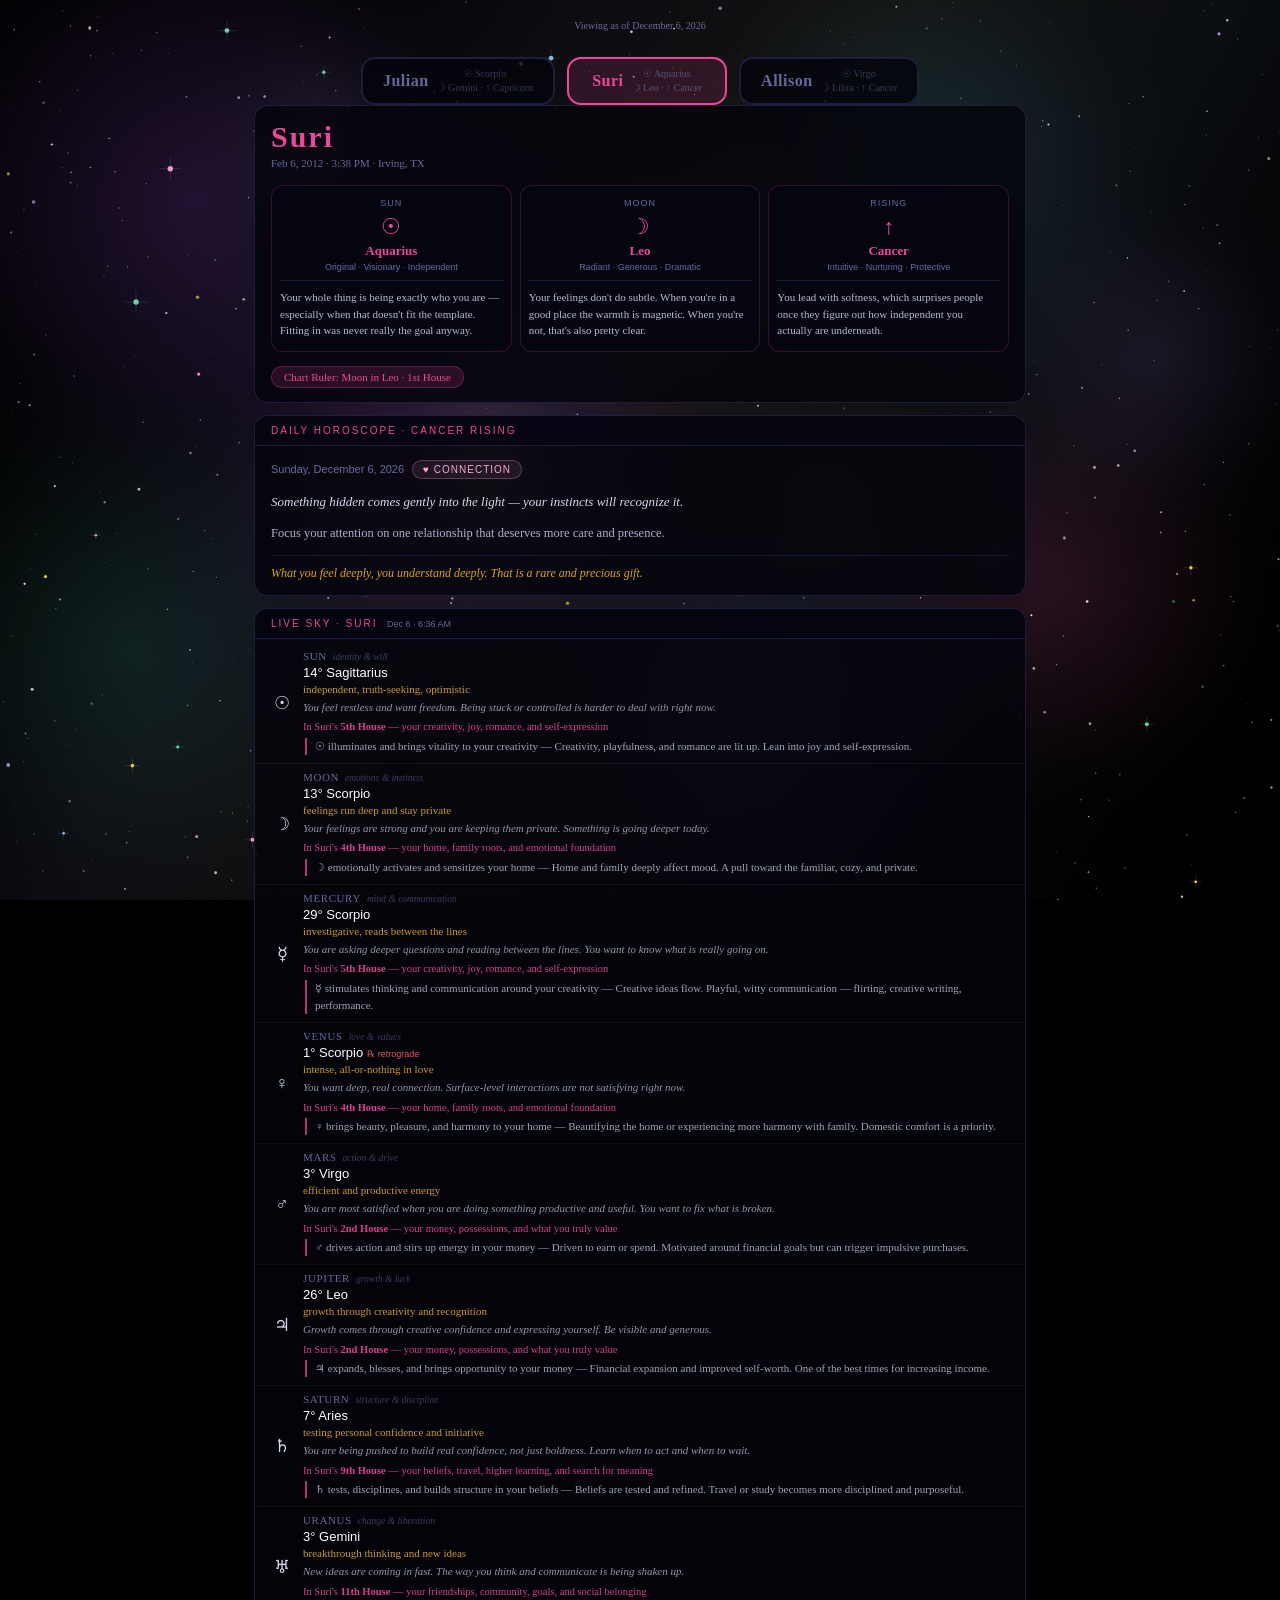
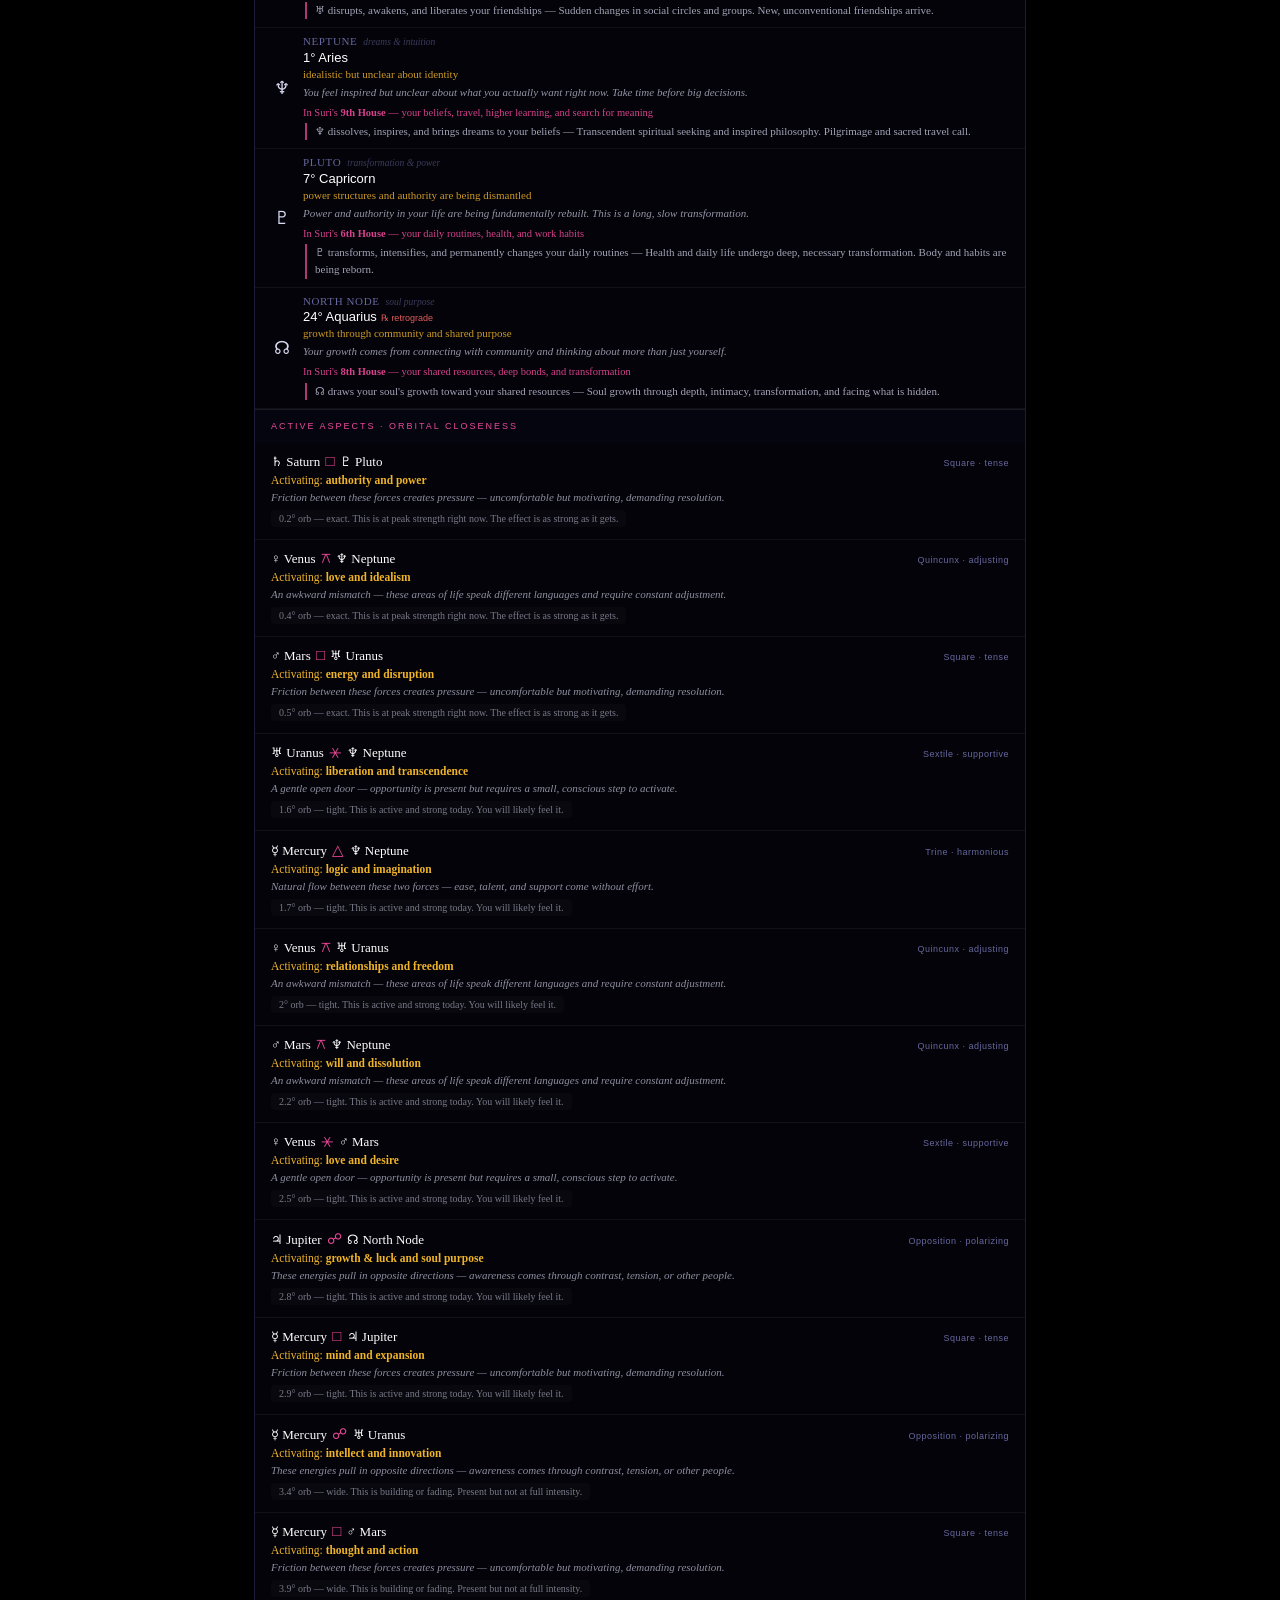
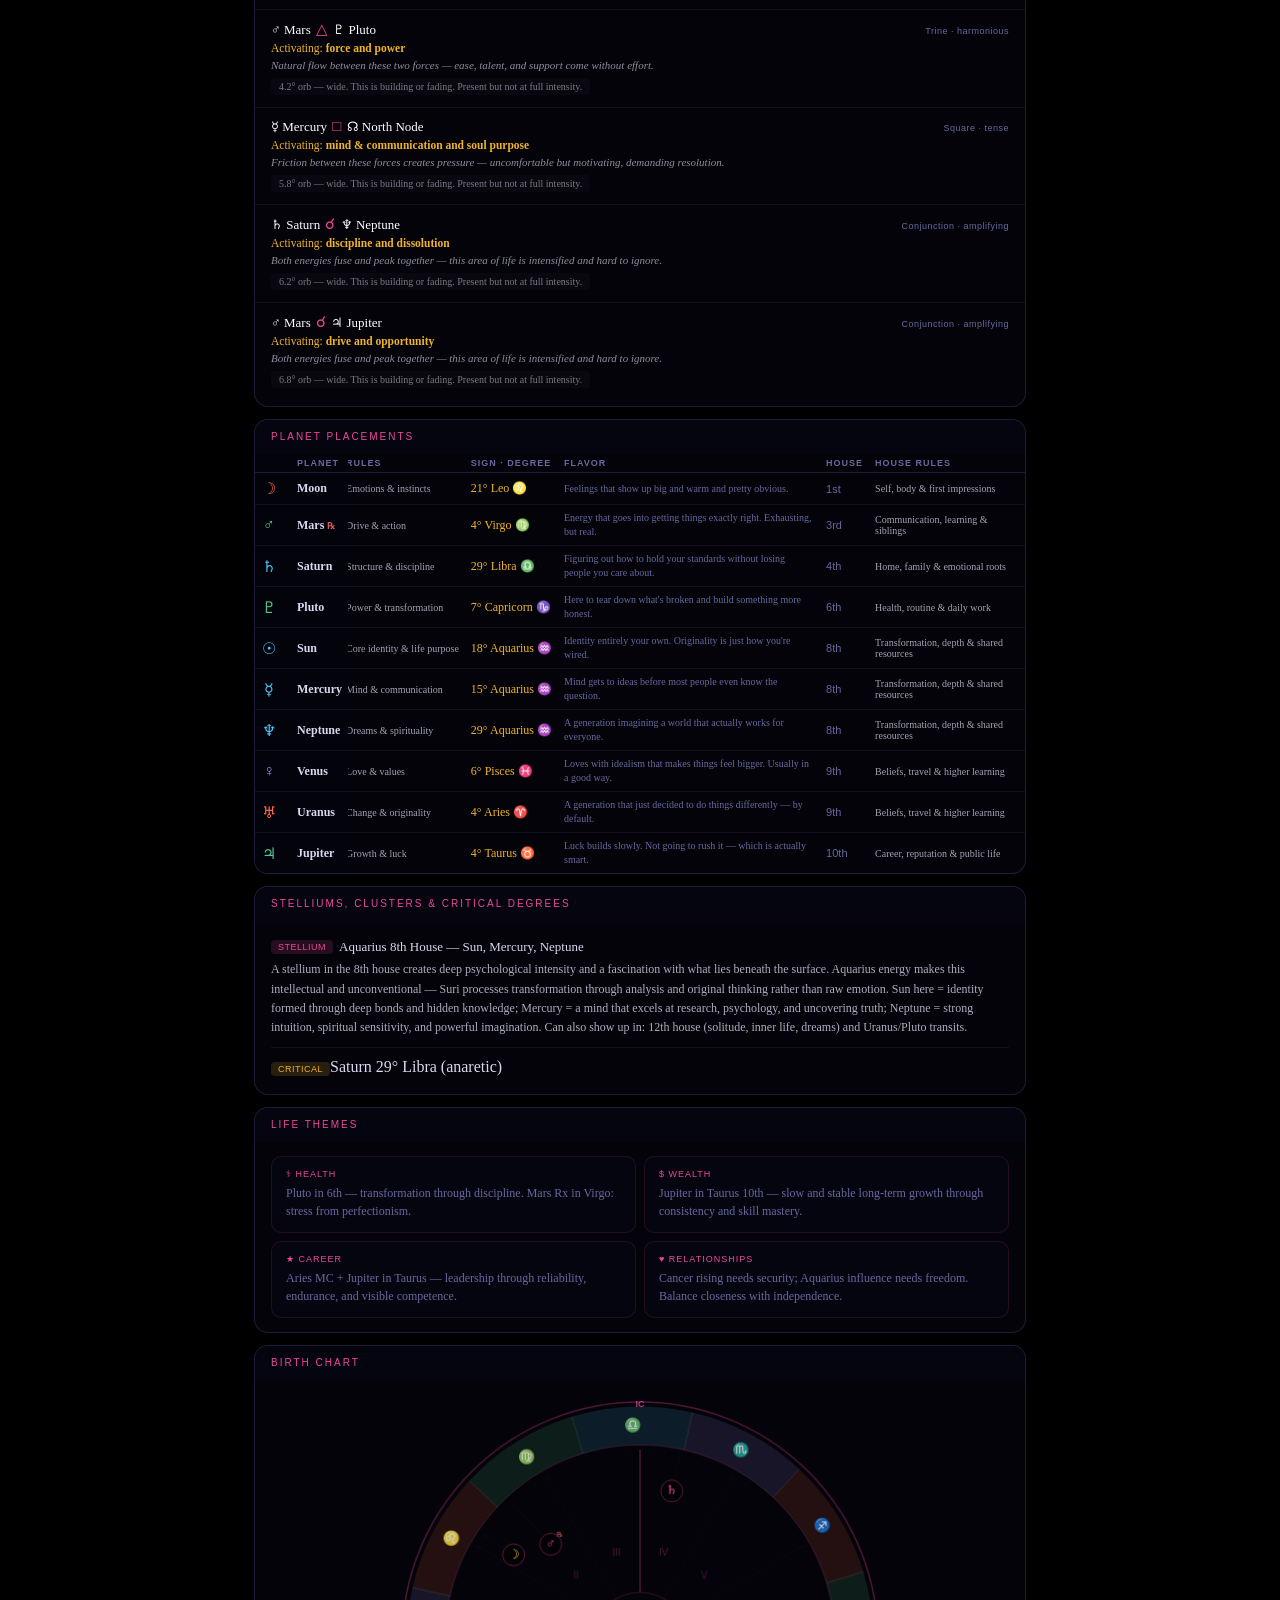
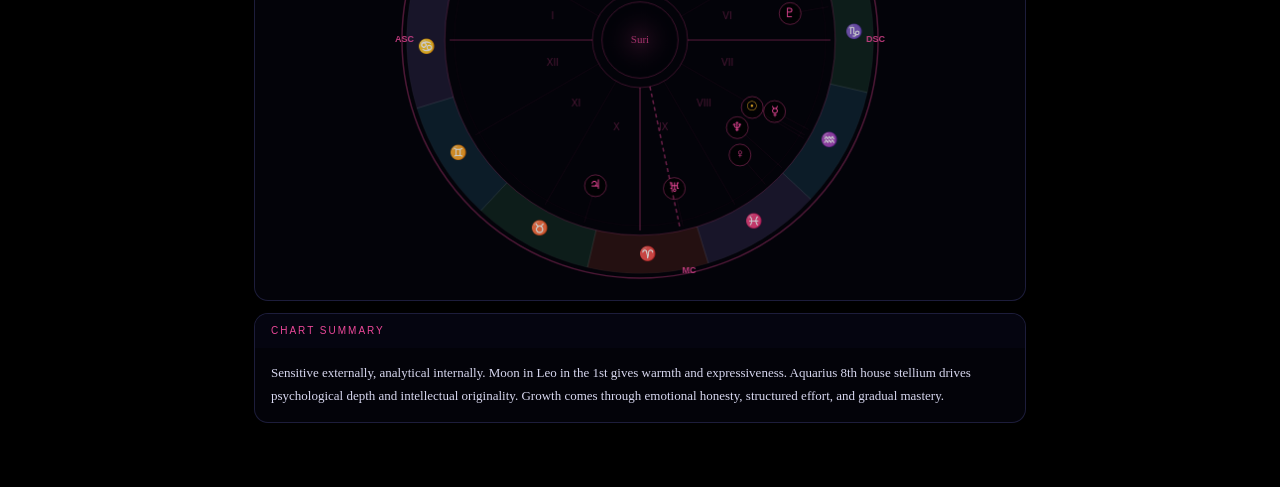
==== commit ec9f5041: "Fix sticky Planet column" ====
--- a/index.html
+++ b/index.html
@@ -154,7 +154,8 @@
 .ptable td { padding: 6px 6px; border-bottom: 1px solid rgba(30,30,64,0.5); vertical-align: middle; }
 .ptable tr:last-child td { border-bottom: none; }
 .ptable tr:hover td { background: rgba(99,102,241,0.06); }
-.ptable th:first-child, .ptable td:first-child { position: sticky; left: 0; z-index: 2; background: rgba(4,4,12,0.97); }
+.ptable th:first-child, .ptable td:first-child { position: sticky; left: 0; z-index: 2; background: rgba(4,4,12,0.97); min-width: 28px; }
+.ptable th:nth-child(2), .ptable td:nth-child(2) { position: sticky; left: 36px; z-index: 2; background: rgba(4,4,12,0.97); }
 .p-glyph { font-size: 16px; width: 24px; text-align: center; }
 .p-name { font-weight: bold; white-space: nowrap; }
 .p-rx { font-size: 9px; color: #e05c5c; margin-left: 3px; }
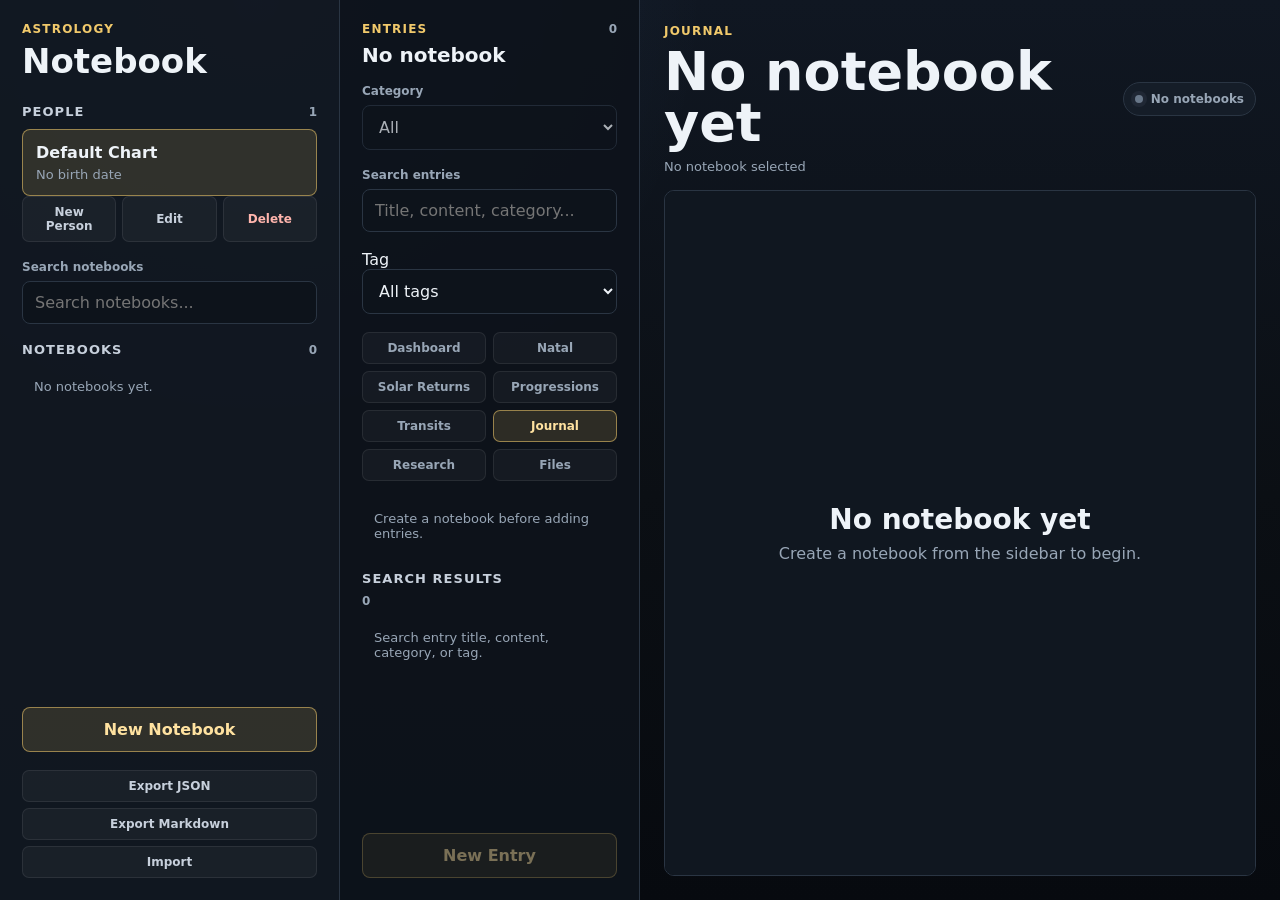
==== commit fbfb0e1c: "Publish notebook as Pages root" ====
--- a/index.html
+++ b/index.html
@@ -1,2031 +1,138 @@
-<!DOCTYPE html>
+<!doctype html>
 <html lang="en">
 <head>
-<meta charset="UTF-8">
-<meta name="viewport" content="width=device-width, initial-scale=1.0">
-<title>Vargas Family Astrology</title>
-<style>
-*, *::before, *::after { box-sizing: border-box; margin: 0; padding: 0; }
-
-:root {
-  --bg: #000000;
-  --panel: rgba(4,4,12,0.82);
-  --panel2: rgba(6,6,18,0.88);
-  --border: rgba(40,40,80,0.7);
-  --text: #d8d8f0;
-  --muted: #6868a0;
-  --gold: #f0b429;
-  --c: #6366f1;
-  --c-dim: rgba(99,102,241,0.12);
-}
-
-body {
-  background: #000;
-  color: var(--text);
-  font-family: Georgia, 'Times New Roman', serif;
-  min-height: 100vh;
-  padding: 14px 20px 40px;
-}
-
-/* ── Header ── */
-.hdr { text-align: center; padding: 18px 16px 10px; }
-.hdr h1 { font-size: 20px; letter-spacing: 5px; color: var(--gold); text-transform: uppercase; font-weight: normal; }
-.hdr .sub { font-size: 10px; color: var(--muted); margin-top: 3px; letter-spacing: 1px; font-style: italic; }
-.hdr .date-now { font-size: 10px; color: var(--muted); margin-top: 2px; }
-
-/* ── Body & main ── */
-body { background: #000; color: var(--text); font-family: Georgia, 'Times New Roman', serif; min-height: 100vh; padding: 0 0 88px; }
-#main { display: flex; flex-direction: column; gap: 12px; max-width: 600px; margin: 0 auto; padding: 0 12px 16px; }
-
-/* ── Bottom nav ── */
-#bottom-nav {
-  position: fixed; bottom: 0; left: 0; right: 0; z-index: 100;
-  display: flex; justify-content: space-around;
-  background: rgba(4,4,12,0.96); border-top: 1px solid rgba(40,40,80,0.8);
-  backdrop-filter: blur(20px); -webkit-backdrop-filter: blur(20px);
-  padding: 10px 0 max(env(safe-area-inset-bottom, 0px), 10px);
-}
-.bnav-item { flex: 1; display: flex; flex-direction: column; align-items: center; gap: 4px; cursor: pointer; padding: 4px 8px; transition: all 0.2s; }
-.bnav-bar { height: 3px; width: 20px; border-radius: 2px; background: var(--muted); transition: all 0.25s; }
-.bnav-item.active .bnav-bar { width: 32px; }
-.bnav-name { font-size: 14px; font-weight: bold; color: var(--muted); letter-spacing: 0.5px; transition: color 0.2s; }
-.bnav-item.active .bnav-name { color: var(--c); }
-.bnav-big3 { font-size: 9px; color: var(--muted); opacity: 0; transition: opacity 0.2s; text-align: center; line-height: 1.4; }
-.bnav-item.active .bnav-big3 { opacity: 0.55; }
-
-/* ── Cards ── */
-.card { background: var(--panel); border: 1px solid var(--border); border-radius: 14px; overflow: hidden; backdrop-filter: blur(12px); -webkit-backdrop-filter: blur(12px); }
-.card-hdr { background: var(--panel2); border-bottom: 1px solid var(--border); padding: 9px 16px; font-family: Arial, sans-serif; font-size: 10px; letter-spacing: 2px; text-transform: uppercase; color: var(--c); }
-.card-body { padding: 14px 16px; }
-
-/* ── Hero ── */
-.hero-name { font-size: 30px; font-weight: bold; color: var(--c); letter-spacing: 2px; }
-.hero-birth { font-size: 11px; color: var(--muted); margin-top: 3px; margin-bottom: 16px; }
-.ruler-badge { display: inline-block; background: var(--c-dim); border: 1px solid rgba(99,102,241,0.3); border-radius: 20px; padding: 4px 12px; font-size: 11px; color: var(--c); margin-top: 14px; }
-
-/* ── Big Three ── */
-.big3 { display: flex; gap: 8px; }
-.b3-item { flex: 1; background: var(--panel2); border-radius: 12px; padding: 12px 8px; text-align: center; border: 1px solid var(--border); min-width: 0; }
-.b3-label { font-size: 9px; color: var(--muted); letter-spacing: 1px; text-transform: uppercase; font-family: Arial, sans-serif; }
-.b3-glyph { font-size: 22px; margin: 6px 0 3px; }
-.b3-sign { font-size: 13px; color: var(--c); font-weight: bold; }
-.b3-keywords { font-size: 9px; color: var(--muted); margin-top: 3px; font-family: Arial, sans-serif; }
-.b3-flavor { font-size: 11px; color: var(--text); margin-top: 8px; line-height: 1.5; opacity: 0.85; text-align: left; border-top: 1px solid var(--border); padding-top: 8px; }
-
-/* ── Horoscope ── */
-.horo-meta { display: flex; align-items: center; gap: 8px; margin-bottom: 12px; flex-wrap: wrap; }
-.horo-date { font-size: 11px; color: var(--muted); font-family: Arial, sans-serif; }
-.horo-theme { display: inline-flex; align-items: center; gap: 5px; border-radius: 20px; padding: 3px 10px; font-size: 10px; font-family: Arial, sans-serif; letter-spacing: 1px; text-transform: uppercase; border: 1px solid; }
-.horo-opening { font-size: 13px; line-height: 1.75; color: var(--text); margin-bottom: 10px; font-style: italic; }
-.horo-body { font-size: 12.5px; line-height: 1.75; color: #b0b0cc; margin-bottom: 10px; }
-.horo-closing { font-size: 12px; font-style: italic; color: var(--gold); border-top: 1px solid var(--border); padding-top: 10px; opacity: 0.9; }
-
-/* ── Info panel ── */
-#info { display: flex; flex-direction: column; gap: 12px; }
-
-/* ── Clusters ── */
-.cluster-list { list-style: none; }
-.cluster-list li { padding: 10px 0; border-bottom: 1px solid rgba(30,30,64,0.5); }
-.cluster-list li:last-child { border-bottom: none; }
-.cluster-row { display: flex; align-items: center; gap: 6px; margin-bottom: 5px; flex-wrap: wrap; }
-.cluster-title { font-size: 13px; }
-.cluster-tag { display: inline-block; background: var(--c-dim); color: var(--c); border-radius: 4px; padding: 2px 7px; font-size: 9px; font-family: Arial, sans-serif; letter-spacing: 0.5px; text-transform: uppercase; flex-shrink: 0; }
-.crit-tag { background: rgba(240,180,41,0.15); color: var(--gold); }
-.cluster-meaning { font-size: 12px; color: var(--text); opacity: 0.8; line-height: 1.6; }
-
-/* ── Themes ── */
-.themes { display: grid; grid-template-columns: 1fr 1fr; gap: 8px; }
-.theme-box { background: var(--panel2); border-radius: 10px; padding: 12px 14px; border: 1px solid var(--border); }
-.theme-label { font-size: 9px; color: var(--c); letter-spacing: 1px; text-transform: uppercase; font-family: Arial, sans-serif; margin-bottom: 5px; }
-.theme-text { font-size: 12px; color: var(--muted); line-height: 1.5; }
-
-/* ── Summary ── */
-.summary-text { font-size: 13px; line-height: 1.75; color: var(--text); }
-
-/* ── Collapsible ── */
-.section-hdr { display: flex; align-items: center; justify-content: space-between; cursor: pointer; user-select: none; padding: 11px 16px; background: var(--panel2); font-family: Arial, sans-serif; font-size: 10px; letter-spacing: 2px; text-transform: uppercase; color: var(--c); border-bottom: 1px solid transparent; transition: border-color 0.2s; }
-.section-hdr.open { border-bottom-color: var(--border); }
-.section-arrow { font-size: 10px; transition: transform 0.25s; opacity: 0.5; }
-.section-hdr.open .section-arrow { transform: rotate(180deg); }
-.section-body { display: none; }
-.section-body.open { display: block; }
-
-/* ── Live sky ── */
-#live-sky-grid { display: flex; flex-direction: column; gap: 0; padding: 4px 0 6px; }
-.ls-row { display: flex; align-items: center; gap: 10px; padding: 8px 16px; border-bottom: 1px solid rgba(255,255,255,0.05); transition: background 0.15s; }
-.ls-row:last-child { border-bottom: none; }
-.ls-row:hover { background: rgba(255,255,255,0.04); }
-.ls-glyph { font-size: 18px; width: 22px; text-align: center; flex-shrink: 0; }
-.ls-body { flex: 1; min-width: 0; }
-.ls-name { font-size: 11px; color: var(--muted); text-transform: uppercase; letter-spacing: 0.6px; line-height: 1; margin-bottom: 2px; display: flex; align-items: baseline; gap: 6px; flex-wrap: wrap; }
-.ls-domain { font-size: 9.5px; color: var(--muted); opacity: 0.55; text-transform: none; letter-spacing: 0; font-style: italic; font-weight: normal; white-space: nowrap; }
-.ls-pos { font-size: 13px; color: #fff; font-family: Arial,sans-serif; font-weight: 500; }
-.ls-rx { font-size: 9px; color: #e05c5c; margin-left: 4px; }
-.ls-key  { font-size: 11px; color: var(--gold); opacity: 0.85; line-height: 1.3; margin-top: 2px; }
-.ls-feel  { font-size: 11px; color: var(--text); opacity: 0.68; line-height: 1.5; margin-top: 3px; font-style: italic; }
-.ls-house-badge   { font-size: 10.5px; color: var(--c); margin-top: 5px; line-height: 1.4; opacity: 0.9; }
-.ls-house-badge strong { font-style: normal; font-weight: bold; }
-.ls-house-transit { font-size: 11px; color: var(--text); opacity: 0.75; line-height: 1.55; margin-top: 3px; border-left: 2px solid var(--c); padding-left: 8px; margin-left: 2px; }
-
-/* Aspects */
-.ls-aspect-hdr { padding: 10px 16px 6px; font-family: Arial, sans-serif; font-size: 9px; letter-spacing: 2px; text-transform: uppercase; color: var(--muted); border-top: 1px solid rgba(255,255,255,0.08); margin-top: 4px; }
-.ls-asp-row { padding: 10px 16px 12px; border-bottom: 1px solid rgba(255,255,255,0.05); }
-.ls-asp-row:last-child { border-bottom: none; }
-.ls-asp-head { display: flex; align-items: baseline; justify-content: space-between; flex-wrap: wrap; gap: 4px; margin-bottom: 4px; }
-.ls-asp-planets { font-size: 13px; color: #fff; font-weight: 500; }
-.ls-asp-sym { font-size: 15px; color: var(--c); margin: 0 2px; }
-.ls-asp-meta { font-size: 9px; color: var(--muted); font-family: Arial, sans-serif; letter-spacing: 0.5px; white-space: nowrap; }
-.ls-asp-activation { font-size: 11.5px; color: var(--gold); margin-bottom: 3px; }
-.ls-asp-activation strong { font-style: normal; }
-.ls-asp-feel { font-size: 11px; color: var(--text); opacity: 0.65; line-height: 1.55; font-style: italic; }
-.ls-asp-orb { font-size: 10px; color: var(--text); opacity: 0.55; margin-top: 4px; padding: 3px 8px; background: rgba(255,255,255,0.04); border-radius: 4px; display: inline-block; }
-
-/* ── Wheel ── */
-#wheel-wrap { position: relative; max-width: 480px; margin: 0 auto; width: 100%; padding: 12px; }
-canvas#wheel { display: block; width: 100%; height: auto; }
-#tip { position: absolute; background: rgba(6,6,18,0.97); border: 1px solid var(--c); border-radius: 10px; padding: 8px 12px; font-size: 12px; pointer-events: none; white-space: nowrap; display: none; z-index: 20; line-height: 1.6; box-shadow: 0 4px 20px rgba(0,0,0,0.6); }
-#tip .tp-name { font-weight: bold; color: var(--c); font-size: 14px; }
-#tip .tp-pos { color: var(--gold); }
-#tip .tp-house { color: var(--muted); font-size: 11px; }
-
-/* ── Planet table ── */
-.ptable { width: 100%; border-collapse: collapse; font-size: 12px; }
-.ptable th { font-family: Arial, sans-serif; font-size: 9px; letter-spacing: 1px; text-transform: uppercase; color: var(--muted); padding: 4px 6px; border-bottom: 1px solid var(--border); text-align: left; }
-.ptable td { padding: 6px 6px; border-bottom: 1px solid rgba(30,30,64,0.5); vertical-align: middle; }
-.ptable tr:last-child td { border-bottom: none; }
-.ptable tr:hover td { background: rgba(99,102,241,0.06); }
-.ptable th:first-child, .ptable td:first-child { position: sticky; left: 0; z-index: 2; background: rgba(4,4,12,0.97); min-width: 28px; }
-.ptable th:nth-child(2), .ptable td:nth-child(2) { position: sticky; left: 36px; z-index: 2; background: rgba(4,4,12,0.97); }
-.p-glyph { font-size: 16px; width: 24px; text-align: center; }
-.p-name { font-weight: bold; white-space: nowrap; }
-.p-rx { font-size: 9px; color: #e05c5c; margin-left: 3px; }
-.p-sign { color: var(--gold); white-space: nowrap; }
-.p-house { color: var(--muted); font-size: 11px; font-family: Arial, sans-serif; white-space: nowrap; }
-.p-flavor { font-size: 10px; color: var(--muted); line-height: 1.4; }
-.p-pmean { font-size: 10px; color: var(--text); opacity: 0.75; white-space: nowrap; }
-.p-hmean { font-size: 10px; color: var(--text); opacity: 0.75; }
-.el-fire { color: #ff6b4a; } .el-earth { color: #52c98b; }
-.el-air  { color: #4ec3f8; } .el-water { color: #a78bfa; }
-
-/* ── Desktop ── */
-@media (min-width: 900px) {
-  body { padding: 0 0 40px; }
-  #main { max-width: 820px; padding: 0 24px 24px; }
-  #bottom-nav { position: static; background: transparent; border: none; backdrop-filter: none; -webkit-backdrop-filter: none; padding: 16px 24px 0; max-width: 820px; margin: 0 auto; justify-content: center; gap: 12px; }
-  .bnav-item { flex: none; flex-direction: row; background: var(--panel); border: 2px solid var(--border); border-radius: 14px; padding: 8px 20px; min-width: 160px; justify-content: center; gap: 8px; }
-  .bnav-item.active { border-color: var(--c); background: var(--c-dim); }
-  .bnav-bar { display: none; }
-  .bnav-name { font-size: 16px; }
-  .bnav-big3 { opacity: 0.5; font-size: 10px; }
-  .bnav-item.active .bnav-big3 { opacity: 0.7; }
-  .section-body { display: block !important; }
-  .section-arrow { display: none; }
-  #wheel-wrap { max-width: 520px; }
-}
-</style>
+  <meta charset="utf-8">
+  <meta name="viewport" content="width=device-width, initial-scale=1">
+  <title>Astrology Notebook</title>
+  <link rel="stylesheet" href="./styles.css">
 </head>
 <body>
-<canvas id="space-bg" style="position:fixed;top:0;left:0;width:100%;height:100%;z-index:-1;pointer-events:none;"></canvas>
+  <main class="notebook-app">
+    <aside class="sidebar" aria-label="Notebook sidebar">
+      <div class="brand">
+        <p class="eyebrow">Astrology</p>
+        <h1>Notebook</h1>
+      </div>
 
-<div class="hdr">
-  <div class="date-now" id="date-now"></div>
-</div>
+      <section class="person-section" aria-label="People">
+        <div class="section-heading">
+          <h2>People</h2>
+          <span id="personCount">0</span>
+        </div>
+        <div id="personList" class="person-list"></div>
+        <div class="button-row">
+          <button id="newPersonButton" class="small-action-button" type="button">New Person</button>
+          <button id="editPersonButton" class="small-action-button" type="button">Edit</button>
+          <button id="deletePersonButton" class="small-action-button danger" type="button">Delete</button>
+        </div>
+      </section>
 
-<nav id="bottom-nav"></nav>
+      <label class="search-box">
+        <span>Search notebooks</span>
+        <input id="notebookSearch" type="search" placeholder="Search notebooks...">
+      </label>
 
-<div id="main">
-  <div id="info"></div>
-</div>
+      <section class="notebook-section" aria-label="Notebook list">
+        <div class="section-heading">
+          <h2>Notebooks</h2>
+          <span id="notebookCount">0</span>
+        </div>
 
-<script>
-// ─────────────────────────────────────────────
-//  Astro constants
-// ─────────────────────────────────────────────
-const SIGN_NAMES  = ['Aries','Taurus','Gemini','Cancer','Leo','Virgo','Libra','Scorpio','Sagittarius','Capricorn','Aquarius','Pisces'];
-const SIGN_GLYPHS  = ['♈','♉','♊','♋','♌','♍','♎','♏','♐','♑','♒','♓'];
-const SIGN_GLYPHS_E = ['♈️','♉️','♊️','♋️','♌️','♍️','♎️','♏️','♐️','♑️','♒️','♓️'];
-const SIGN_ABBR   = ['Ari','Tau','Gem','Can','Leo','Vir','Lib','Sco','Sag','Cap','Aqu','Pis'];
-const ELEMENTS    = ['fire','earth','air','water','fire','earth','air','water','fire','earth','air','water'];
-const EL_COLORS   = { fire:'#ff6b4a', earth:'#52c98b', air:'#4ec3f8', water:'#a78bfa' };
-const EL_CSS      = { fire:'el-fire', earth:'el-earth', air:'el-air', water:'el-water' };
-const PLANET_GLYPHS = { Sun:'☉', Moon:'☽', Mercury:'☿', Venus:'♀', Mars:'♂', Jupiter:'♃', Saturn:'♄', Uranus:'♅', Neptune:'♆', Pluto:'♇', 'North Node':'☊' };
+        <div id="notebookList" class="notebook-list"></div>
+      </section>
 
-const SKY_MEANINGS = {
-  'Sun':       {Aries:'direct, assertive, strong personal energy',Taurus:'steady, patient, focused on comfort',Gemini:'curious, communicative, mentally active',Cancer:'sensitive, protective, emotionally aware',Leo:'confident, expressive, wants recognition',Virgo:'analytical, detail-focused, productive',Libra:'seeking balance and connection',Scorpio:'intense, private, emotionally deep',Sagittarius:'independent, truth-seeking, optimistic',Capricorn:'disciplined, goal-focused, serious',Aquarius:'original, independent, forward-thinking',Pisces:'empathic, imaginative, emotionally open'},
-  'Moon':      {Aries:'emotions surface quickly and pass fast',Taurus:'needs comfort and physical security',Gemini:'mood shifts with thoughts and conversations',Cancer:'deeply sensitive and emotionally aware',Leo:'warm and expressive, needs to feel valued',Virgo:'processes feelings through analysis and worry',Libra:'emotions settle when things are peaceful and fair',Scorpio:'feelings run deep and stay private',Sagittarius:'mood lifts with freedom and optimism',Capricorn:'keeps emotions controlled and internal',Aquarius:'processes feelings intellectually, stays detached',Pisces:'absorbs others\' emotions, highly sensitive'},
-  'Mercury':   {Aries:'direct and fast communication',Taurus:'slow and deliberate thinker',Gemini:'quick mind, processes many ideas at once',Cancer:'communicates through feeling and intuition',Leo:'expressive, dramatic, storytelling mind',Virgo:'precise, critical, catches every detail',Libra:'diplomatic, balanced, sees all sides',Scorpio:'investigative, reads between the lines',Sagittarius:'big-picture thinker, philosophical',Capricorn:'structured and practical thinking',Aquarius:'original and unconventional ideas',Pisces:'intuitive, imaginative, non-linear thinking'},
-  'Venus':     {Aries:'direct and passionate in love',Taurus:'slow, loyal, values security and comfort',Gemini:'playful and curious in relationships',Cancer:'nurturing and emotionally deep in love',Leo:'generous, bold, expressive in romance',Virgo:'shows love through helping and acts of care',Libra:'seeks harmony and beauty in relationships',Scorpio:'intense, all-or-nothing in love',Sagittarius:'needs space and freedom in relationships',Capricorn:'loyal, committed, long-term focused',Aquarius:'values independence even in relationships',Pisces:'romantic, compassionate, idealistic'},
-  'Mars':      {Aries:'high physical energy, acts immediately',Taurus:'slow to start but determined once committed',Gemini:'scattered energy across many directions',Cancer:'protective and defensive of those it loves',Leo:'passionate, competitive, bold',Virgo:'efficient and productive energy',Libra:'avoids conflict, acts diplomatically',Scorpio:'focused, strategic, and relentless',Sagittarius:'restless, needs movement and adventure',Capricorn:'patient, disciplined drive toward goals',Aquarius:'driven by change and pushing against norms',Pisces:'creative energy guided by intuition'},
-  'Jupiter':   {Aries:'growth through courage and taking initiative',Taurus:'slow and steady financial and personal growth',Gemini:'growth through learning and connecting with others',Cancer:'growth through emotional wisdom and family',Leo:'growth through creativity and recognition',Virgo:'growth through skill and dedicated work',Libra:'growth through partnership and fairness',Scorpio:'growth through transformation and depth',Sagittarius:'major expansion through travel and knowledge',Capricorn:'disciplined work leads to lasting success',Aquarius:'growth through community and new ideas',Pisces:'growth through compassion and spiritual openness'},
-  'Saturn':    {Aries:'testing personal confidence and initiative',Taurus:'financial lessons and learning patience',Gemini:'discipline required in communication and thinking',Cancer:'building emotional structure and boundaries',Leo:'learning to earn recognition through real effort',Virgo:'mastery through consistent and careful work',Libra:'real commitment required in relationships',Scorpio:'deep lessons in power and trust',Sagittarius:'beliefs being tested by lived experience',Capricorn:'peak discipline and long-term building',Aquarius:'responsibility toward community and collective',Pisces:'building compassionate but clear boundaries'},
-  'Uranus':    {Aries:'sudden identity changes and reinvention',Taurus:'unexpected financial or value shifts',Gemini:'breakthrough thinking and new ideas',Cancer:'sudden changes in home or family life',Leo:'creative breakthroughs and new self-expression',Virgo:'disruption to routines and daily habits',Libra:'sudden changes in relationships',Scorpio:'unexpected emotional revelations',Sagittarius:'belief system is being challenged and changed',Capricorn:'disruption to authority and old structures',Aquarius:'collective change and awakening energy',Pisces:'spiritual revelations and breaking old illusions'},
-  'Neptune':   {Aries:'idealistic but unclear about identity',Taurus:'idealistic about money, watch for confusion',Gemini:'intuitive thinking, logic becomes unclear',Cancer:'deep empathy and emotional sensitivity',Leo:'creative inspiration mixed with self-doubt',Virgo:'healing through gentleness and service',Libra:'relationships feel ideal but may be unclear',Scorpio:'deep intuition and hidden truths surfacing',Sagittarius:'spiritual searching without a clear direction',Capricorn:'ambition mixes with spiritual uncertainty',Aquarius:'collective idealism and shared compassion',Pisces:'heightened intuition, empathy, and inner knowing'},
-  'Pluto':     {Aries:'identity is being rebuilt at a deep level',Taurus:'values and resources are being transformed',Gemini:'how you think and communicate is changing permanently',Cancer:'family and emotional foundations are shifting',Leo:'self-expression and creative power are transforming',Virgo:'health and daily life are going through deep change',Libra:'relationship dynamics are shifting permanently',Scorpio:'full transformation, intense personal power',Sagittarius:'core beliefs are dying and being replaced',Capricorn:'power structures and authority are being dismantled',Aquarius:'collective systems are being permanently rebuilt',Pisces:'deep spiritual and psychological transformation'},
-  'North Node':{Aries:'growth through courage and independence',Taurus:'growth through patience and building security',Gemini:'growth through curiosity and communication',Cancer:'growth through emotional openness and family',Leo:'growth through creative self-expression',Virgo:'growth through service and real contribution',Libra:'growth through balance and genuine partnership',Scorpio:'growth through depth and facing what is hard',Sagittarius:'growth through expanding your world and seeking truth',Capricorn:'growth through discipline and building something lasting',Aquarius:'growth through community and shared purpose',Pisces:'growth through surrender and spiritual trust'},
-};
+      <button id="newNotebookButton" class="new-notebook-button" type="button">New Notebook</button>
 
-const SKY_FEEL = {
-  'Sun':       {Aries:'Your energy is high and you want to take action. Hard to sit still. Good time to start something.',Taurus:'You feel better when things are calm and comfortable. Not a good time to rush or change things up.',Gemini:'Your mind is busy and you want to talk, learn, and move between topics. Hard to focus on just one thing.',Cancer:'You are more sensitive to how people treat you right now. You want to feel safe and taken care of.',Leo:'You want to be seen and recognized. Your confidence is up and you are in a creative mood.',Virgo:'You feel the need to organize and get things done. You might be harder on yourself than usual.',Libra:'You want things to feel fair and peaceful. Conflict and tension are harder to handle right now.',Scorpio:'Your feelings run deeper than usual. You are more private, focused, and emotionally intense.',Sagittarius:'You feel restless and want freedom. Being stuck or controlled is harder to deal with right now.',Capricorn:'You are in a focused, serious mode. Your goals feel more important and you want to work toward them.',Aquarius:'You want to do things your own way. Following rules feels limiting and you want to think independently.',Pisces:'You are more sensitive and imaginative than usual. You pick up on other people\'s moods easily.'},
-  'Moon':      {Aries:'Emotions come fast and strong, then pass quickly. You might feel impatient or easily frustrated.',Taurus:'You need comfort and routine to feel okay today. Change feels harder than usual.',Gemini:'Your mood changes quickly with your thoughts. Talking about how you feel helps a lot.',Cancer:'You are very aware of your emotions and the people around you. You need to feel safe.',Leo:'You want to feel appreciated and seen. Feeling ignored will hurt more than usual today.',Virgo:'You might feel anxious or worried. Doing something useful helps calm you down.',Libra:'Arguments hit harder today. You need peace and balance to feel like yourself.',Scorpio:'Your feelings are strong and you are keeping them private. Something is going deeper today.',Sagittarius:'Your mood lifts when you feel free or have something to look forward to. Being stuck drains you.',Capricorn:'You are keeping your feelings inside. You feel better through action than through talking about it.',Aquarius:'You are thinking about your feelings more than actually feeling them. You want some space today.',Pisces:'You are picking up on everyone\'s energy around you. You need time alone to reset.'},
-  'Mercury':   {Aries:'You are saying what you think directly and fast. Not a lot of filtering happening right now.',Taurus:'You are thinking slowly and carefully. You won\'t be rushed and your words are deliberate.',Gemini:'Your mind is going in every direction. You are curious, talkative, and picking up ideas quickly.',Cancer:'You communicate with emotion behind your words. You say what you feel, not just what you think.',Leo:'You want to tell stories and be heard. You are more expressive and bold with your words right now.',Virgo:'You are thinking in detail and noticing every mistake. You might be more critical than usual.',Libra:'You are choosing your words carefully to avoid upsetting anyone. You want honest but careful conversation.',Scorpio:'You are asking deeper questions and reading between the lines. You want to know what is really going on.',Sagittarius:'You are thinking big picture and asking bigger questions. Small details feel less important right now.',Capricorn:'Your thinking is practical and focused. You say what needs to be said and nothing more.',Aquarius:'You are having original ideas and thinking differently from others. You want to talk about real things, not small talk.',Pisces:'Your thoughts come more through feelings and images than through logic. Writing or creating feels good right now.'},
-  'Venus':     {Aries:'You are drawn to bold, exciting connections. You want romance to feel energetic and spontaneous.',Taurus:'You want comfort, pleasure, and nice things around you. Small enjoyable moments feel especially good.',Gemini:'You are drawn to people who are interesting to talk to. You want light, fun, and engaging connection.',Cancer:'You want to feel emotionally close and safe with the people you care about. Home feels important.',Leo:'You want love and attention shown openly. You are generous but you want generosity back.',Virgo:'You show you care through helpful actions. You notice details and want to be appreciated for them.',Libra:'You want harmony and fairness in your relationships. Conflict is especially uncomfortable right now.',Scorpio:'You want deep, real connection. Surface-level interactions are not satisfying right now.',Sagittarius:'You want freedom even in your relationships. You are drawn to people who are open-minded and interesting.',Capricorn:'You want something real and long-term. Casual or uncommitted connections feel like a waste of time.',Aquarius:'You value your independence even when you care about someone. Friendship inside romance matters a lot.',Pisces:'You are in a romantic and compassionate mood. You feel deeply connected to people and want meaningful bonds.'},
-  'Mars':      {Aries:'Your energy and drive are at a peak. You want to act now and go after what you want.',Taurus:'You are slow to get going but once you start, you won\'t stop. You are focused and determined.',Gemini:'Your energy jumps between different tasks and ideas. You are mentally active and hard to slow down.',Cancer:'You are motivated by protecting the people you care about. You will stand up for what matters to you.',Leo:'You are fired up to create and be recognized. You want to do things boldly and with confidence.',Virgo:'You are most satisfied when you are doing something productive and useful. You want to fix what is broken.',Libra:'You are more careful about how you take action to avoid upsetting people. Conflict feels harder to handle.',Scorpio:'You are focused and strategic. When you want something, you go after it quietly but intensely.',Sagittarius:'You want adventure and movement. You are excited by freedom and following what you believe in.',Capricorn:'You are disciplined and driven. You are focused on your goals and not easily distracted.',Aquarius:'You are motivated by doing something that matters beyond just yourself. You want to make an impact.',Pisces:'Your drive comes from a place of compassion or creativity. You move more by instinct than by planning.'},
-  'Jupiter':   {Aries:'You grow by being bold and going first. Opportunities come when you take action.',Taurus:'Growth is slow but real. You gain through patience and building on what you already have.',Gemini:'Opportunities come through learning and connecting with people. Your curiosity opens doors.',Cancer:'You grow through emotional wisdom and the people you care about. Your roots are a source of strength.',Leo:'Growth comes through creative confidence and expressing yourself. Be visible and generous.',Virgo:'You grow by doing excellent work and being genuinely useful. Small, careful efforts add up.',Libra:'Opportunities come through working with others. Collaboration brings more than going it alone.',Scorpio:'Growth comes from going deeper, not avoiding what is uncomfortable. Transformation brings opportunity.',Sagittarius:'This is a big growth period. Travel, learning, and searching for truth expand your world.',Capricorn:'Hard work pays off. The growth here is slow but the results are real and lasting.',Aquarius:'Growth comes from community and thinking beyond yourself. New ideas and new people open doors.',Pisces:'Your sensitivity and openness are strengths right now. Compassion and curiosity help you grow.'},
-  'Saturn':    {Aries:'You are being pushed to build real confidence, not just boldness. Learn when to act and when to wait.',Taurus:'Financial and material lessons are real right now. You are learning to build security the slow, solid way.',Gemini:'Your thinking and communication are under pressure to be more clear and disciplined.',Cancer:'You are learning to build emotional limits and that structure can come from a place of care.',Leo:'You need to earn recognition through real work. Confidence built now will last.',Virgo:'High standards are being tested. Mastery comes from patient, steady effort, not perfection.',Libra:'Your relationships are being held to a higher standard. Real commitment is what works right now.',Scorpio:'Deep lessons around trust, power, and emotional control. This is serious inner work.',Sagittarius:'Your beliefs are being tested by real-life experience. Lived truth matters more than theory.',Capricorn:'This is a major building period. Serious, long-term effort is the only path that works right now.',Aquarius:'You are learning responsibility toward the people around you. Your impact on others matters.',Pisces:'You are building clearer emotional limits. Compassion with boundaries is the lesson.'},
-  'Uranus':    {Aries:'Sudden changes in who you are and how you see yourself. Your identity is shifting in unexpected ways.',Taurus:'Unexpected shifts in money or your values. What matters to you is changing.',Gemini:'New ideas are coming in fast. The way you think and communicate is being shaken up.',Cancer:'Unexpected changes at home or in your family situation. Disruption leads to new freedom.',Leo:'Creative breakthroughs and surprising changes in how you express yourself. Exciting and unpredictable.',Virgo:'Your daily routines are being disrupted. New and better systems are possible now.',Libra:'Unexpected changes in your relationships. Old patterns in how you connect with others are shifting.',Scorpio:'Sudden emotional or inner breakthroughs. Things you have held back are coming to the surface.',Sagittarius:'Your beliefs about the world are being challenged. Something big in your thinking is shifting.',Capricorn:'Authority and old structures are being disrupted. The rules you have been following may no longer apply.',Aquarius:'Collective change is happening. Systems and group dynamics are shifting in big ways.',Pisces:'Things you thought were certain about yourself or the world may no longer feel true.'},
-  'Neptune':   {Aries:'You feel inspired but unclear about what you actually want right now. Take time before big decisions.',Taurus:'Watch for confusion around money or what you value. Idealism can get in the way of practical reality.',Gemini:'Your thinking is more intuitive and imaginative. Logic takes a back seat to feeling and inspiration.',Cancer:'Your emotional connections feel deep and almost hard to explain. Limits between you and others can blur.',Leo:'You are in a creative and dreamy phase but may also be idealizing things that are not quite real.',Virgo:'You are learning to let go of the need for everything to be perfect. Gentleness and healing are the theme.',Libra:'Relationships feel romantic and ideal but may be slightly unclear. Not everything is as it appears.',Scorpio:'Your instincts and inner knowing are strong right now. You may sense things before you can explain them.',Sagittarius:'You are searching for meaning without a clear map. Exploring and asking questions is the point right now.',Capricorn:'Your goals feel both inspired and unclear. What you want and what is realistic are mixing together.',Aquarius:'You feel connected to something bigger than yourself. Collective compassion and shared purpose are strong.',Pisces:'Your sensitivity and intuition are very high. The line between your feelings and others\' is thin.'},
-  'Pluto':     {Aries:'Your sense of who you are is going through a deep change. Something old is ending so something new can begin.',Taurus:'What you own and what you value are shifting permanently. Old material patterns are breaking down.',Gemini:'The way you think and communicate is being changed at a deep level. This is a lasting transformation.',Cancer:'Family patterns and emotional foundations are changing in deep ways. Old wounds can be addressed now.',Leo:'Your creative identity and how you express yourself are going through a powerful shift.',Virgo:'Your health, habits, and daily life are being deeply transformed. Old patterns are being replaced.',Libra:'The way you relate to others is changing permanently. Power dynamics in relationships are shifting.',Scorpio:'Intense transformation of your inner world. This is one of the most powerful personal change periods.',Sagittarius:'Your core beliefs are being permanently replaced. Old worldviews are dying and new ones are forming.',Capricorn:'Power and authority in your life are being fundamentally rebuilt. This is a long, slow transformation.',Aquarius:'Collective systems are changing at a deep level. The world around you is being rebuilt.',Pisces:'Your inner life and understanding of yourself are going through a deep and lasting transformation.'},
-  'North Node':{Aries:'Your growth right now comes from being more independent, bold, and self-directed.',Taurus:'Your growth comes from slowing down, building security, and trusting what is right in front of you.',Gemini:'Your growth comes from staying curious, communicating openly, and being willing to learn.',Cancer:'Your growth comes from allowing yourself to be emotionally open and creating real connection.',Leo:'Your growth comes from expressing yourself creatively and letting yourself be seen.',Virgo:'Your growth comes from being useful, doing careful work, and making a real contribution.',Libra:'Your growth comes from learning to work with others, find balance, and share equally.',Scorpio:'Your growth comes from going deeper, facing what is hard, and allowing real emotional closeness.',Sagittarius:'Your growth comes from expanding your world through travel, learning, and searching for truth.',Capricorn:'Your growth comes from discipline, building something lasting, and taking on real responsibility.',Aquarius:'Your growth comes from connecting with community and thinking about more than just yourself.',Pisces:'Your growth comes from trusting the process, practicing compassion, and letting go of control.'},
-};
+      <section class="backup-actions" aria-label="Import and export">
+        <button id="exportJsonButton" class="small-action-button" type="button">Export JSON</button>
+        <button id="exportMarkdownButton" class="small-action-button" type="button">Export Markdown</button>
+        <label class="import-label">
+          Import
+          <input id="importFileInput" type="file" accept=".json,.md,.markdown">
+        </label>
+      </section>
+    </aside>
 
-const PLANET_DOMAIN = {
-  'Sun':'identity & will','Moon':'emotions & instincts','Mercury':'mind & communication',
-  'Venus':'love & values','Mars':'action & drive','Jupiter':'growth & luck',
-  'Saturn':'structure & discipline','Uranus':'change & liberation','Neptune':'dreams & intuition',
-  'Pluto':'transformation & power','North Node':'soul purpose',
-};
+    <aside class="entry-panel" aria-label="Entry sidebar">
+      <div class="entry-panel-header">
+        <div>
+          <p class="eyebrow">Entries</p>
+          <h2 id="entryNotebookName">No notebook</h2>
+        </div>
+        <span id="entryCount">0</span>
+      </div>
 
-const ASPECT_DEFS = [
-  { name:'Conjunction', symbol:'☌', deg:0,   orb:8, quality:'amplifying', feel:'Both energies fuse and peak together — this area of life is intensified and hard to ignore.' },
-  { name:'Trine',       symbol:'△', deg:120, orb:6, quality:'harmonious', feel:'Natural flow between these two forces — ease, talent, and support come without effort.' },
-  { name:'Sextile',     symbol:'⚹', deg:60,  orb:4, quality:'supportive', feel:'A gentle open door — opportunity is present but requires a small, conscious step to activate.' },
-  { name:'Square',      symbol:'□', deg:90,  orb:6, quality:'tense',      feel:'Friction between these forces creates pressure — uncomfortable but motivating, demanding resolution.' },
-  { name:'Opposition',  symbol:'☍', deg:180, orb:8, quality:'polarizing', feel:'These energies pull in opposite directions — awareness comes through contrast, tension, or other people.' },
-  { name:'Quincunx',    symbol:'⚻', deg:150, orb:3, quality:'adjusting',  feel:'An awkward mismatch — these areas of life speak different languages and require constant adjustment.' },
-];
+      <label class="category-filter">
+        <span>Category</span>
+        <select id="entryCategoryFilter">
+          <option value="All">All</option>
+          <option value="Natal">Natal</option>
+          <option value="Daily">Daily</option>
+          <option value="Transits">Transits</option>
+          <option value="Journal">Journal</option>
+          <option value="Research">Research</option>
+          <option value="Other">Other</option>
+        </select>
+      </label>
 
-const ASPECT_PAIR = {
-  'Sun-Moon'    :'ego and emotional needs','Sun-Mercury':'self-expression and thinking',
-  'Sun-Venus'   :'identity and love','Sun-Mars':'will and action','Sun-Jupiter':'purpose and expansion',
-  'Sun-Saturn'  :'ambition and limitation','Sun-Uranus':'identity and awakening',
-  'Sun-Neptune' :'ego and dreams','Sun-Pluto':'will and transformation',
-  'Moon-Mercury':'feelings and words','Moon-Venus':'emotions and affection',
-  'Moon-Mars'   :'instincts and drive','Moon-Jupiter':'mood and optimism',
-  'Moon-Saturn' :'emotions and structure','Moon-Uranus':'feelings and change',
-  'Moon-Neptune':'emotions and intuition','Moon-Pluto':'instincts and power',
-  'Mercury-Venus':'communication and beauty','Mercury-Mars':'thought and action',
-  'Mercury-Jupiter':'mind and expansion','Mercury-Saturn':'thinking and discipline',
-  'Mercury-Uranus':'intellect and innovation','Mercury-Neptune':'logic and imagination',
-  'Mercury-Pluto':'mind and depth','Venus-Mars':'love and desire',
-  'Venus-Jupiter':'affection and abundance','Venus-Saturn':'love and commitment',
-  'Venus-Uranus':'relationships and freedom','Venus-Neptune':'love and idealism',
-  'Venus-Pluto' :'desire and transformation','Mars-Jupiter':'drive and opportunity',
-  'Mars-Saturn' :'action and structure','Mars-Uranus':'energy and disruption',
-  'Mars-Neptune':'will and dissolution','Mars-Pluto':'force and power',
-  'Jupiter-Saturn':'growth and limitation','Jupiter-Uranus':'expansion and liberation',
-  'Jupiter-Neptune':'faith and illusion','Jupiter-Pluto':'abundance and transformation',
-  'Saturn-Uranus':'structure and revolution','Saturn-Neptune':'discipline and dissolution',
-  'Saturn-Pluto':'authority and power','Uranus-Neptune':'liberation and transcendence',
-  'Uranus-Pluto':'revolution and transformation','Neptune-Pluto':'dreams and rebirth',
-};
+      <label class="entry-search-box">
+        <span>Search entries</span>
+        <input id="entrySearch" type="search" placeholder="Title, content, category...">
+      </label>
 
-function calcAspects(planets) {
-  const results = [];
-  for (let i = 0; i < planets.length; i++) {
-    for (let j = i + 1; j < planets.length; j++) {
-      const p1 = planets[i], p2 = planets[j];
-      const raw  = Math.abs(((p1.lon - p2.lon) % 360 + 360) % 360);
-      const diff = raw > 180 ? 360 - raw : raw;
-      for (const asp of ASPECT_DEFS) {
-        const orb = Math.abs(diff - asp.deg);
-        if (orb <= asp.orb) {
-          const pairKey = [p1.name, p2.name].join('-');
-          const pairRev = [p2.name, p1.name].join('-');
-          const activation = ASPECT_PAIR[pairKey] || ASPECT_PAIR[pairRev]
-            || `${PLANET_DOMAIN[p1.name] || p1.name} and ${PLANET_DOMAIN[p2.name] || p2.name}`;
-          results.push({ p1, p2, asp, orb: +orb.toFixed(1), activation });
-          break;
-        }
-      }
-    }
-  }
-  return results.sort((a, b) => a.orb - b.orb);
-}
+      <label class="tag-filter">
+        <span>Tag</span>
+        <select id="entryTagFilter">
+          <option value="All">All tags</option>
+        </select>
+      </label>
 
-const TRANSIT_HOUSE_THEME = {
-  '1st' : 'your identity, body, and how you show up in the world',
-  '2nd' : 'your money, possessions, and what you truly value',
-  '3rd' : 'your communication, learning, siblings, and local life',
-  '4th' : 'your home, family roots, and emotional foundation',
-  '5th' : 'your creativity, joy, romance, and self-expression',
-  '6th' : 'your daily routines, health, and work habits',
-  '7th' : 'your relationships, partnerships, and how you relate to others',
-  '8th' : 'your shared resources, deep bonds, and transformation',
-  '9th' : 'your beliefs, travel, higher learning, and search for meaning',
-  '10th': 'your career, reputation, and public life',
-  '11th': 'your friendships, community, goals, and social belonging',
-  '12th': 'your inner world, solitude, spirituality, and hidden patterns',
-};
+      <section class="workspace-nav" aria-label="Person workspace navigation">
+        <button type="button" data-view="Dashboard">Dashboard</button>
+        <button type="button" data-view="Natal">Natal</button>
+        <button type="button" data-view="Solar Returns">Solar Returns</button>
+        <button type="button" data-view="Progressions">Progressions</button>
+        <button type="button" data-view="Transits">Transits</button>
+        <button type="button" data-view="Journal">Journal</button>
+        <button type="button" data-view="Research">Research</button>
+        <button type="button" data-view="Files">Files</button>
+      </section>
 
-const PLANET_TRANSIT_VERB = {
-  'Sun'       : 'illuminates and brings vitality to',
-  'Moon'      : 'emotionally activates and sensitizes',
-  'Mercury'   : 'stimulates thinking and communication around',
-  'Venus'     : 'brings beauty, pleasure, and harmony to',
-  'Mars'      : 'drives action and stirs up energy in',
-  'Jupiter'   : 'expands, blesses, and brings opportunity to',
-  'Saturn'    : 'tests, disciplines, and builds structure in',
-  'Uranus'    : 'disrupts, awakens, and liberates',
-  'Neptune'   : 'dissolves, inspires, and brings dreams to',
-  'Pluto'     : 'transforms, intensifies, and permanently changes',
-  'North Node': 'draws your soul\'s growth toward',
-};
+      <div id="entryList" class="entry-list"></div>
 
-// Specific planet-in-house transit descriptions (what to actually expect)
-const PLANET_HOUSE_TRANSIT = {
-  'Sun': {
-    '1st':'Your energy, confidence, and presence are at a peak. Others notice you. New beginnings around identity.',
-    '2nd':'Focus lands on money, self-worth, and what you own. A good time to evaluate resources.',
-    '3rd':'Your mind is sharp and expressive. More communication, short trips, learning opportunities.',
-    '4th':'Home and family take center stage. You may want to nest, reconnect with roots, or deal with household matters.',
-    '5th':'Creativity, playfulness, and romance are lit up. Lean into joy and self-expression.',
-    '6th':'Attention turns to daily habits, health, and work. Good time to improve routines.',
-    '7th':'Relationships and partnerships are highlighted. Others reflect important things back to you.',
-    '8th':'Depth and intensity rise. Shared finances, intimacy, and transformation are in focus.',
-    '9th':'Expansion is calling — travel, study, philosophy, or anything that broadens your world.',
-    '10th':'Career and public reputation are in the spotlight. A strong time to be visible and lead.',
-    '11th':'Friends, groups, and future goals are energized. Collaboration and community feel rewarding.',
-    '12th':'A need for solitude and reflection. Inner work, rest, and spirituality are most nourishing.',
-  },
-  'Moon': {
-    '1st':'Emotions are visible and close to the surface today. Sensitivity around how others see you.',
-    '2nd':'Feelings around money and security come up. Comfort spending or emotional connection to possessions.',
-    '3rd':'Moods shift through words and conversations. Emotional exchanges with siblings or neighbors.',
-    '4th':'Home and family deeply affect mood. A pull toward the familiar, cozy, and private.',
-    '5th':'Playful, warm, and expressive emotions. Romance, children, and creative feelings are strong.',
-    '6th':'Emotional wellbeing is tied to feeling useful and productive. Body and emotions are linked.',
-    '7th':'Emotional needs are triggered through relationships. Sensitivity to how partners respond.',
-    '8th':'Deeper emotional currents surface. Intensity, intimacy, and vulnerability are present.',
-    '9th':'Restless emotional longing for adventure, meaning, or something beyond the everyday.',
-    '10th':'Public emotions — feelings about career, achievement, and how the world sees you.',
-    '11th':'Warmth through friendships and group belonging. Emotional connection to shared goals.',
-    '12th':'Emotions go inward. Dreams are vivid, intuition is high, and solitude feels necessary.',
-  },
-  'Mercury': {
-    '1st':'You speak your mind more directly. Communication reflects your identity and personal views.',
-    '2nd':'Thinking about money, budgeting, and what you value. Good for financial decisions.',
-    '3rd':'Mental activity peaks. Writing, talking, learning, and short trips are all highlighted.',
-    '4th':'Conversations about home and family. You may be thinking about your past or roots.',
-    '5th':'Creative ideas flow. Playful, witty communication — flirting, creative writing, performance.',
-    '6th':'Analytical thinking about health and work. Great for problem-solving in daily tasks.',
-    '7th':'Important conversations in relationships. Contracts, negotiations, and dialogue with partners.',
-    '8th':'Research, investigation, and probing conversations. Interest in hidden or taboo subjects.',
-    '9th':'Big-picture thinking, philosophical reading, foreign communication, and travel planning.',
-    '10th':'Professional communication is sharp. Good time for presentations, networking, and career strategy.',
-    '11th':'Social conversations and group brainstorming. New ideas come through friends and communities.',
-    '12th':'Thinking turns inward and private. Journaling, therapy, and inner dialogue are productive.',
-  },
-  'Venus': {
-    '1st':'You radiate charm and attractiveness. Others are drawn to you. A good time for first impressions.',
-    '2nd':'Pleasure spending is up. You value comfort and beauty more. Self-worth feels warmer.',
-    '3rd':'Social and flirtatious communication. Words are warmer and more diplomatic right now.',
-    '4th':'Beautifying the home or experiencing more harmony with family. Domestic comfort is a priority.',
-    '5th':'Romance, flirtation, and creative pleasure are highlighted. The heart wants to play.',
-    '6th':'Making daily work more beautiful and harmonious. Finding pleasure in service and health habits.',
-    '7th':'Relationships are warmed and sweetened. A good time for love, partnership, and making peace.',
-    '8th':'Deep intimacy and emotional bonding are favored. Shared resources become relationship focal points.',
-    '9th':'Love of travel, beauty in other cultures, and romantic expansion. Philosophy attracts.',
-    '10th':'Career charm is high. Good for reputation, getting noticed professionally, and creative work.',
-    '11th':'Social life blooms. Friendships deepen and group connections feel especially rewarding.',
-    '12th':'Private love and secret or spiritual pleasures. Behind-the-scenes romantic energy.',
-  },
-  'Mars': {
-    '1st':'High personal energy, assertiveness, and drive. You act first and think later. Watch impatience.',
-    '2nd':'Driven to earn or spend. Motivated around financial goals but can trigger impulsive purchases.',
-    '3rd':'Sharp and fast communication. Debates, quick decisions, and mental competitive energy.',
-    '4th':'Energy goes into the home — renovating, moving, or stirring up family dynamics.',
-    '5th':'Passionate creative and romantic energy. Boldness in self-expression and competitive play.',
-    '6th':'Productivity and physical energy in daily work and health. Push projects and get moving.',
-    '7th':'Relationship tension or activation. Conflict or passionate engagement with partners.',
-    '8th':'Intense desire, sexual energy, and drive to go deep. Power dynamics may surface.',
-    '9th':'Motivated to explore, travel, argue beliefs, and pursue adventure and truth aggressively.',
-    '10th':'Career ambition is high. Driven to lead, achieve, and compete professionally.',
-    '11th':'Energized by group action, causes, and ambitious social goals. Social leadership rises.',
-    '12th':'Hidden energy and subtle drive. Inner battles, secret actions, or working behind the scenes.',
-  },
-  'Jupiter': {
-    '1st':'Confidence, optimism, and opportunity expand around your whole identity. Growth is visible.',
-    '2nd':'Financial expansion and improved self-worth. One of the best times for increasing income.',
-    '3rd':'Learning, networking, and communication open big doors. Writing and speaking flourish.',
-    '4th':'Home and family life expand and improve. Moving to a better place or deeper family bonds.',
-    '5th':'Joy, creative luck, and romantic opportunity expand. Life feels playful and generous.',
-    '6th':'Health improves and work opportunities grow. Helpful routines become much easier to establish.',
-    '7th':'Partnerships expand and bring luck. A wonderful time for relationships and collaborations.',
-    '8th':'Shared resources grow. Benefits through inheritance, investment, or deep psychological breakthroughs.',
-    '9th':'Jupiter is at home in the 9th. Travel, education, and wisdom bring enormous growth and luck.',
-    '10th':'Career expands and reaches new heights. Recognition, promotion, and public success are likely.',
-    '11th':'Social networks grow powerfully. Big goals become achievable through community and friendship.',
-    '12th':'Spiritual growth, inner peace, and quiet blessings. Rest and reflection bring hidden rewards.',
-  },
-  'Saturn': {
-    '1st':'Testing your sense of self and responsibility. Building discipline and maturity around identity.',
-    '2nd':'Financial lessons and restructuring. Learning to build real security through patient effort.',
-    '3rd':'Disciplined thinking and serious communication. Studies demand more rigor and focus.',
-    '4th':'Home and family responsibilities are serious. Building or restructuring your emotional foundation.',
-    '5th':'Creativity and romance require more effort and discipline. Fun may feel earned, not spontaneous.',
-    '6th':'Health and work routines are tested and improved. Discipline in daily habits pays off.',
-    '7th':'Relationship commitments are tested for real. Long-term partnerships are formed or ended.',
-    '8th':'Deep restructuring of shared finances, power, and psychological patterns. Serious inner work.',
-    '9th':'Beliefs are tested and refined. Travel or study becomes more disciplined and purposeful.',
-    '10th':'Career is being built seriously and long-term. This is a defining professional period.',
-    '11th':'Friendships and groups are being evaluated for real. Superficial connections fall away.',
-    '12th':'Deep spiritual work and facing inner fears. Isolation may be part of necessary growth.',
-  },
-  'Uranus': {
-    '1st':'Sudden changes to identity and how you present yourself. Unexpected new directions in life.',
-    '2nd':'Sudden financial changes — unexpected income or unexpected expenses. Values shift rapidly.',
-    '3rd':'Breakthrough ideas and unconventional communication. Sudden changes in local environment.',
-    '4th':'Unexpected changes at home or in family life. A disruption that ultimately brings freedom.',
-    '5th':'Creative breakthroughs and sudden romantic changes. Exciting and unpredictable self-expression.',
-    '6th':'Sudden changes in health or daily routines. Innovative approaches to work and wellness.',
-    '7th':'Sudden changes in relationships. New unconventional partners or surprising turns in existing ones.',
-    '8th':'Sudden financial or psychological transformation. Unexpected inheritance or revelations.',
-    '9th':'Awakening to new beliefs and sudden travel or educational opportunities.',
-    '10th':'Career disruptions and sudden changes in public life. Unexpected professional breakthroughs.',
-    '11th':'Sudden changes in social circles and groups. New, unconventional friendships arrive.',
-    '12th':'Sudden spiritual awakenings and liberation from hidden fears or old unconscious patterns.',
-  },
-  'Neptune': {
-    '1st':'Identity feels fluid and idealistic. Compassion rises but boundaries with others become thin.',
-    '2nd':'Financial boundaries blur. Idealism around money and values — watch for illusions.',
-    '3rd':'Poetic, intuitive communication. Logic softens into imagination and inspired thinking.',
-    '4th':'Home and family feel spiritualized or confused. Old family patterns dissolve gently.',
-    '5th':'Romantic and creative idealism peaks. Art and love feel transcendent — or illusory.',
-    '6th':'Health and daily routines need compassionate attention. Immune system and energy can be sensitive.',
-    '7th':'Relationships take on a spiritual or idealized quality. Romantic projection and deep compassion.',
-    '8th':'Deep spiritual and psychological dissolution. Mystical experiences in the realm of the hidden.',
-    '9th':'Transcendent spiritual seeking and inspired philosophy. Pilgrimage and sacred travel call.',
-    '10th':'Career inspiration and idealism. Public image feels spiritual but may also be unclear.',
-    '11th':'Idealistic groups and inspiring friendships. Dreams of a better collective future.',
-    '12th':'Neptune is at home in the 12th. Maximum spiritual sensitivity and inner-world experiences.',
-  },
-  'Pluto': {
-    '1st':'Deep transformation of identity. Who you are is being fundamentally and permanently changed.',
-    '2nd':'Powerful transformation of financial life and values. Old resource patterns must evolve.',
-    '3rd':'Deep restructuring of how you think and communicate. The mind is being permanently rewired.',
-    '4th':'Transformation of home, family, and emotional roots. Ancestral patterns are being uprooted.',
-    '5th':'Intense creative and romantic transformation. Old playful patterns are being deeply changed.',
-    '6th':'Health and daily life undergo deep, necessary transformation. Body and habits are being reborn.',
-    '7th':'Relationships are being fundamentally transformed. Power dynamics and bonds evolve completely.',
-    '8th':'Maximum Pluto intensity — shared resources, psychology, and transformation are all activated.',
-    '9th':'Beliefs are being completely and permanently transformed. Old philosophies die and new ones rise.',
-    '10th':'Career and public life undergo profound transformation. Legacy and authority are being rebuilt.',
-    '11th':'Social groups and collective goals are being deeply transformed. Old friendships end, new ones form.',
-    '12th':'The deepest inner transformation. Hidden fears and unconscious patterns are being permanently dissolved.',
-  },
-  'North Node': {
-    '1st':'Soul growth calls you toward greater independence, personal identity, and self-trust.',
-    '2nd':'Soul growth through building real self-worth, financial security, and grounded values.',
-    '3rd':'Soul growth through curiosity, communication, and staying open to learning and connection.',
-    '4th':'Soul growth through emotional vulnerability, family healing, and creating true home.',
-    '5th':'Soul growth through joy, creativity, and the courage to express your authentic self.',
-    '6th':'Soul growth through dedicated service, healthy habits, and meaningful daily contribution.',
-    '7th':'Soul growth through learning to partner, collaborate, and relate with true fairness.',
-    '8th':'Soul growth through depth, intimacy, transformation, and facing what is hidden.',
-    '9th':'Soul growth through expanding your worldview, seeking wisdom, and following your truth.',
-    '10th':'Soul growth through building a meaningful career and stepping into public responsibility.',
-    '11th':'Soul growth through community, friendship, and working toward a vision bigger than yourself.',
-    '12th':'Soul growth through surrender, spiritual practice, and trusting the unseen.',
-  },
-};
+      <section class="entry-search-results" aria-label="Entry search results">
+        <div class="section-heading">
+          <h2>Search Results</h2>
+          <span id="entrySearchCount">0</span>
+        </div>
+        <div id="entrySearchResults"></div>
+      </section>
 
-function getTransitHouse(transitLon, ascLon) {
-  const num = Math.floor(((transitLon - ascLon + 360) % 360) / 30) + 1;
-  const ordinals = ['','1st','2nd','3rd','4th','5th','6th','7th','8th','9th','10th','11th','12th'];
-  return ordinals[num] || (num + 'th');
-}
+      <button id="newEntryButton" class="new-entry-button" type="button">New Entry</button>
+    </aside>
 
-function sLon(sign, deg) { return SIGN_NAMES.indexOf(sign) * 30 + deg; }
-function signOf(lon) {
-  const i = Math.floor(((lon % 360) + 360) % 360 / 30);
-  return { name: SIGN_NAMES[i], glyph: SIGN_GLYPHS[i], glyphE: SIGN_GLYPHS_E[i], abbr: SIGN_ABBR[i], element: ELEMENTS[i], idx: i };
-}
+    <section class="editor-shell" aria-label="Entry editor">
+      <header class="editor-header">
+        <div>
+          <p id="breadcrumb" class="breadcrumb">Notebook</p>
+          <h2 id="selectedEntryTitle">No entry selected</h2>
+          <p id="selectedNotebookTitle" class="editor-subtitle">No notebook selected</p>
+        </div>
+        <div class="save-status" aria-label="Auto-save status">
+          <span class="status-dot"></span>
+          <span id="saveStatusText">Memory only</span>
+        </div>
+      </header>
 
-// ─────────────────────────────────────────────
-//  Children data
-// ─────────────────────────────────────────────
-const CHILDREN = {
-  julian: {
-    key:'julian', name:'Julian', birth:'Oct 27, 2010 · 1:02 PM · Grapevine, TX',
-    color:'#d4a017', colorDim:'rgba(212,160,23,0.15)',
-    ascLon: sLon('Capricorn',12), mcLon: sLon('Scorpio',12),
-    planets: [
-      {name:'Sun',        lon:sLon('Scorpio',4),   house:'10th', rx:false},
-      {name:'Moon',       lon:sLon('Gemini',29),   house:'6th',  rx:false},
-      {name:'Mercury',    lon:sLon('Scorpio',6),   house:'10th', rx:false},
-      {name:'Venus',      lon:sLon('Scorpio',11),  house:'10th', rx:false},
-      {name:'Mars',       lon:sLon('Scorpio',29),  house:'11th', rx:false},
-      {name:'Jupiter',    lon:sLon('Pisces',24),   house:'2nd',  rx:true },
-      {name:'Saturn',     lon:sLon('Libra',10),    house:'9th',  rx:false},
-      {name:'Uranus',     lon:sLon('Pisces',27),   house:'2nd',  rx:true },
-      {name:'Neptune',    lon:sLon('Aquarius',25), house:'2nd',  rx:false},
-      {name:'Pluto',      lon:sLon('Capricorn',3), house:'1st',  rx:false},
-      {name:'North Node', lon:sLon('Capricorn',5), house:'1st',  rx:false},
-    ],
-    bigThree:{sun:'Scorpio',moon:'Gemini',asc:'Capricorn'},
-    chartRuler:'Saturn in Libra · 9th House',
-    clusters:[
-      {tag:'Stellium', desc:'Scorpio 10th House — Sun, Mercury, Venus',
-       meaning:'Three or more planets in the same sign and house create a concentrated force. This Scorpio stellium in the 10th (career & public image) gives Julian deep drive for mastery, status, and impact. Scorpio energy is intense, strategic, and transformative — in the 10th it shapes a public persona defined by power, resilience, and earned authority. Can also show up in: 8th house themes (shared resources, secrets, depth work) and any Pluto transits.'},
-      {tag:'Cluster',  desc:'2nd House — Neptune, Jupiter, Uranus',
-       meaning:'A cluster amplifies the themes of its house without the full force of a stellium. The 2nd house governs self-worth, income, and personal values. Neptune here adds vision and idealism to finances (avoid illusions around money); Jupiter expands earning potential and generosity; Uranus brings unconventional, unpredictable income streams. Together: wealth through innovative or creative paths, but requiring grounded strategy. Can also show up in: 11th house (group resources, windfalls) and Taurus/Venus transits.'},
-    ],
-    critical:['Moon 29° Gemini (anaretic)','Mars 29° Scorpio (anaretic)'],
-    themes:{
-      health:  'Moon in Gemini (6th) — nervous system sensitivity, need for adaptable routines.',
-      wealth:  'Strong 2nd house — fluctuating but high-potential patterns; intuition and unconventional earning.',
-      career:  'Scorpio stellium in 10th — achievement, visibility, authority, long-term reputation.',
-      relation:'Scorpio intensity: loyalty, depth, and strong trust dynamics.',
-    },
-    summary:'Concentrated, ambitious, emotionally fast-moving. Built around mastery, resilience, and long-term achievement. Capricorn rising adds structure and discipline to Scorpio intensity. A chart that grows through sustained effort and strategic depth.',
-  },
-  suri: {
-    key:'suri', name:'Suri', birth:'Feb 6, 2012 · 3:38 PM · Irving, TX',
-    color:'#ec4899', colorDim:'rgba(236,72,153,0.15)',
-    ascLon: sLon('Cancer',17), mcLon: sLon('Aries',5),
-    planets: [
-      {name:'Sun',        lon:sLon('Aquarius',18),  house:'8th',  rx:false},
-      {name:'Moon',       lon:sLon('Leo',21),       house:'1st',  rx:false},
-      {name:'Mercury',    lon:sLon('Aquarius',15),  house:'8th',  rx:false},
-      {name:'Venus',      lon:sLon('Pisces',6),     house:'9th',  rx:false},
-      {name:'Mars',       lon:sLon('Virgo',4),      house:'3rd',  rx:true },
-      {name:'Jupiter',    lon:sLon('Taurus',4),     house:'10th', rx:false},
-      {name:'Saturn',     lon:sLon('Libra',29),     house:'4th',  rx:false},
-      {name:'Uranus',     lon:sLon('Aries',4),      house:'9th',  rx:false},
-      {name:'Neptune',    lon:sLon('Aquarius',29),  house:'8th',  rx:false},
-      {name:'Pluto',      lon:sLon('Capricorn',7),  house:'6th',  rx:false},
-    ],
-    bigThree:{sun:'Aquarius',moon:'Leo',asc:'Cancer'},
-    chartRuler:'Moon in Leo · 1st House',
-    clusters:[
-      {tag:'Stellium', desc:'Aquarius 8th House — Sun, Mercury, Neptune',
-       meaning:'A stellium in the 8th house creates deep psychological intensity and a fascination with what lies beneath the surface. Aquarius energy makes this intellectual and unconventional — Suri processes transformation through analysis and original thinking rather than raw emotion. Sun here = identity formed through deep bonds and hidden knowledge; Mercury = a mind that excels at research, psychology, and uncovering truth; Neptune = strong intuition, spiritual sensitivity, and powerful imagination. Can also show up in: 12th house (solitude, inner life, dreams) and Uranus/Pluto transits.'},
-    ],
-    critical:['Saturn 29° Libra (anaretic)'],
-    themes:{
-      health:  'Pluto in 6th — transformation through discipline. Mars Rx in Virgo: stress from perfectionism.',
-      wealth:  'Jupiter in Taurus 10th — slow and stable long-term growth through consistency and skill mastery.',
-      career:  'Aries MC + Jupiter in Taurus — leadership through reliability, endurance, and visible competence.',
-      relation:'Cancer rising needs security; Aquarius influence needs freedom. Balance closeness with independence.',
-    },
-    summary:'Sensitive externally, analytical internally. Moon in Leo in the 1st gives warmth and expressiveness. Aquarius 8th house stellium drives psychological depth and intellectual originality. Growth comes through emotional honesty, structured effort, and gradual mastery.',
-  },
-  allison: {
-    key:'allison', name:'Allison', birth:'Sep 18, 2012 · 2:20 AM · Bedford, TX',
-    color:'#a855f7', colorDim:'rgba(168,85,247,0.15)',
-    ascLon: sLon('Cancer',23), mcLon: sLon('Aries',11),
-    planets: [
-      {name:'Sun',        lon:sLon('Virgo',25),    house:'3rd',  rx:false},
-      {name:'Moon',       lon:sLon('Libra',25),    house:'4th',  rx:false},
-      {name:'Mercury',    lon:sLon('Libra',2),     house:'3rd',  rx:false},
-      {name:'Venus',      lon:sLon('Leo',12),      house:'1st',  rx:false},
-      {name:'Mars',       lon:sLon('Scorpio',16),  house:'5th',  rx:false},
-      {name:'Jupiter',    lon:sLon('Gemini',15),   house:'11th', rx:false},
-      {name:'Saturn',     lon:sLon('Libra',28),    house:'4th',  rx:false},
-      {name:'Uranus',     lon:sLon('Aries',6),     house:'9th',  rx:false},
-      {name:'Neptune',    lon:sLon('Pisces',1),    house:'8th',  rx:false},
-      {name:'Pluto',      lon:sLon('Capricorn',6), house:'6th',  rx:false},
-      {name:'North Node', lon:sLon('Scorpio',29),  house:'5th',  rx:false},
-    ],
-    bigThree:{sun:'Virgo',moon:'Libra',asc:'Cancer'},
-    chartRuler:'Moon in Libra · 4th House',
-    clusters:[
-      {tag:'Cluster', desc:'3rd House — Sun, Mercury',
-       meaning:'The 3rd house rules communication, learning, siblings, and daily movement. Sun + Mercury here makes Allison a natural thinker and communicator — her identity (Sun) is expressed through words, ideas, and curiosity. Virgo energy sharpens this into precision and analytical depth. She absorbs and shares information easily and may excel in writing, teaching, or research. Can also show up in: Gemini-ruled areas, 9th house (broader learning, publishing), and Mercury transits.'},
-      {tag:'Cluster', desc:'4th House — Moon, Saturn',
-       meaning:'The 4th house is home, roots, emotional foundations, and the private self. Moon here means emotions are central to her sense of security — she needs a stable, nurturing home base. Saturn alongside Moon adds maturity, responsibility, and sometimes emotional restraint from a young age. This pairing builds remarkable resilience over time, though it can feel heavy early in life. Can also show up in: Cancer-ruled themes (family, ancestry) and Saturn return periods (late 20s).'},
-      {tag:'Cluster', desc:'5th House — Mars, North Node',
-       meaning:'The 5th house governs creativity, self-expression, play, romance, and children. Mars here gives bold, passionate creative energy — Allison is driven to express herself and take courageous risks. The North Node in the 5th is especially significant: it marks her soul\'s growth direction in this lifetime, pointing toward creativity, joy, and authentic self-expression as the path forward. Can also show up in: Leo-ruled themes (performance, leadership) and Jupiter/North Node transits.'},
-    ],
-    critical:[],
-    themes:{
-      health:  'Pluto in Capricorn 6th — stress from responsibility. Benefits from structure and consistent routines.',
-      wealth:  'Leo 2nd (Sun in Virgo) — income through intelligence, skill, and practical problem-solving.',
-      career:  '3rd house emphasis — communication, learning, and analytical competence as core strengths.',
-      relation:'Venus in Leo 1st: warmth and generosity. Moon-Saturn: emotional depth and reliability.',
-    },
-    summary:'Thoughtful and emotionally aware, balancing sensitivity with responsibility. Strong mental activity through the 3rd house. Moon-Saturn brings emotional maturity. The chart flourishes when creativity is expressed and emotions are processed openly rather than suppressed.',
-  },
-};
+      <article id="editorCard" class="editor-card">
+        <div id="emptyState" class="empty-editor-state">
+          <h3>No notebook yet</h3>
+          <p>Create a notebook from the sidebar to begin.</p>
+        </div>
+      </article>
+    </section>
+  </main>
 
-// ─────────────────────────────────────────────
-//  Sign descriptions & flavors
-// ─────────────────────────────────────────────
-const SIGN_DESC = {
-  Aries:       { key:'Bold · Pioneering · Instinctive',      flavor:'Cardinal fire — acts before it thinks, leads by raw courage, and ignites everything it touches.' },
-  Taurus:      { key:'Steady · Sensual · Patient',           flavor:'Fixed earth — builds slowly and deliberately, values beauty and loyalty, holds ground under pressure.' },
-  Gemini:      { key:'Curious · Adaptable · Quick-witted',   flavor:'Mutable air — gathers ideas like magnets, shifts between perspectives with ease, communicates to understand.' },
-  Cancer:      { key:'Intuitive · Nurturing · Protective',   flavor:'Cardinal water — leads through emotional intelligence, protects fiercely, reads the room before anyone speaks.' },
-  Leo:         { key:'Radiant · Generous · Dramatic',        flavor:'Fixed fire — commands attention naturally, leads with heart and flair, gives warmth as freely as it craves it.' },
-  Virgo:       { key:'Precise · Humble · Improvement-driven',flavor:'Mutable earth — refines endlessly, finds meaning through service, sees the flaw others miss and quietly fixes it.' },
-  Libra:       { key:'Harmonious · Fair · Relational',       flavor:'Cardinal air — leads through diplomacy and beauty, sees every side, will sacrifice peace for justice when pushed.' },
-  Scorpio:     { key:'Intense · Magnetic · Perceptive',      flavor:'Fixed water — holds power with quiet force, dives to emotional depths others avoid, transforms through confronting truth.' },
-  Sagittarius: { key:'Expansive · Optimistic · Truth-seeking',flavor:'Mutable fire — hungers for meaning and freedom, thinks in big arcs, can be reckless in pursuit of what\'s real.' },
-  Capricorn:   { key:'Disciplined · Strategic · Enduring',   flavor:'Cardinal earth — climbs with intention, leads through earned authority, plays the long game and wins through consistency.' },
-  Aquarius:    { key:'Original · Visionary · Independent',   flavor:'Fixed air — breaks rules on principle, thinks decades ahead, channels innovation in service of humanity.' },
-  Pisces:      { key:'Empathic · Dreamy · Boundary-dissolving',flavor:'Mutable water — absorbs the world\'s feeling, creates through imagination, knows things it cannot explain.' },
-};
-
-const BIG3_FLAVOR = {
-  Sun: {
-    Aries:       'Identity built on action, initiative, and being first. Self-worth rises when they are leading the charge.',
-    Taurus:      'Identity anchored in reliability, taste, and what they build. Self-worth comes from steadiness and quality.',
-    Gemini:      'Identity expressed through ideas, wit, and connection. Self-worth rises when the mind is stimulated and heard.',
-    Cancer:      'Identity built around care, home, and emotional attunement. Self-worth tied to how well they protect and nurture.',
-    Leo:         'Identity expressed through creativity, warmth, and self-display. Self-worth rises when they are seen and celebrated.',
-    Virgo:       'Identity built through service, precision, and continuous improvement. Self-worth is inseparable from being useful and competent.',
-    Libra:       'Identity expressed through relationship, beauty, and fairness. Self-worth depends on harmony in their environment.',
-    Scorpio:     'Identity forged through depth, power, and transformation. Authenticity requires diving past the surface into hidden truth.',
-    Sagittarius: 'Identity expressed through exploration, philosophy, and freedom. Self-worth rises when they are pursuing meaning.',
-    Capricorn:   'Identity built through achievement, responsibility, and mastery. Self-worth tied to what they build and the reputation they earn.',
-    Aquarius:    'Identity expressed through originality, independence, and vision. Conformity feels like erasure — being different is the point.',
-    Pisces:      'Identity shaped by empathy, imagination, and spiritual attunement. Self-worth comes from depth of feeling and creative expression.',
-  },
-  Moon: {
-    Aries:       'Emotional needs met through action, autonomy, and feeling brave. Mood lifts quickly — and can drop just as fast.',
-    Taurus:      'Emotional security comes through physical comfort, routine, and beauty. Unsettled by sudden change; deeply soothed by the familiar.',
-    Gemini:      'Emotional needs met through variety, conversation, and mental stimulation. Feelings are processed through talking, writing, and thinking.',
-    Cancer:      'Emotional security tied to home, family, and feeling safe to feel. Deeply intuitive — senses mood shifts before they\'re spoken.',
-    Leo:         'Emotional needs center on recognition, warmth, and creative expression. Feels most secure when loved visibly and appreciated openly.',
-    Virgo:       'Emotional security found through order, usefulness, and problem-solving. Worry is the primary emotion — service is the relief.',
-    Libra:       'Emotional needs center on harmony, fairness, and beautiful environments. Restless and anxious when things feel unbalanced or unjust.',
-    Scorpio:     'Emotional needs run deep — craves intensity, loyalty, and honest intimacy. Distrusts surface-level connection; security built through trust.',
-    Sagittarius: 'Emotional needs met through freedom, optimism, and learning. Mood lifts when there is something to look forward to or explore.',
-    Capricorn:   'Emotional security comes through structure, achievement, and reliability. Feelings are processed through action, not vulnerability.',
-    Aquarius:    'Emotional needs met through intellectual stimulation and belonging to a group with shared values. Closeness requires space.',
-    Pisces:      'Emotional needs met through solitude, creativity, and spiritual attunement. Absorbs others\' feelings easily — boundaries are essential.',
-  },
-  Rising: {
-    Aries:       'Projects boldness, directness, and energy. First impression: someone who moves fast and acts on instinct.',
-    Taurus:      'Projects calm, groundedness, and quiet strength. First impression: reliable, composed, not easily rattled.',
-    Gemini:      'Projects curiosity, wit, and sociability. First impression: bright, talkative, interested in everything.',
-    Cancer:      'Projects warmth, protectiveness, and emotional attunement. First impression: nurturing, intuitive, deeply approachable.',
-    Leo:         'Projects confidence, charm, and dramatic warmth. First impression: someone who fills a room without trying.',
-    Virgo:       'Projects competence, attentiveness, and quiet precision. First impression: thoughtful, reserved, noticing every detail.',
-    Libra:       'Projects grace, diplomacy, and aesthetic ease. First impression: charming, fair-minded, effortlessly put-together.',
-    Scorpio:     'Projects mystery, intensity, and quiet power. First impression: not to be underestimated — there is always more beneath.',
-    Sagittarius: 'Projects enthusiasm, openness, and restless energy. First impression: someone who always has a story or a question.',
-    Capricorn:   'Projects capability, seriousness, and quiet authority. First impression: composed, responsible, older than their years.',
-    Aquarius:    'Projects originality, detachment, and a distinct "different from everyone else" quality. First impression: fascinating and hard to read.',
-    Pisces:      'Projects gentleness, dreaminess, and emotional receptivity. First impression: soft, imaginative, hard to pin down.',
-  },
-};
-
-const PLANET_SIGN_FLAVOR = {
-  'Sun-Aries':       'Identity through action and courage',
-  'Sun-Taurus':      'Identity through steadiness and mastery of craft',
-  'Sun-Gemini':      'Identity through ideas, language, and connection',
-  'Sun-Cancer':      'Identity through care, home, and emotional depth',
-  'Sun-Leo':         'Identity through creativity, warmth, and self-expression',
-  'Sun-Virgo':       'Identity through service, precision, and self-improvement',
-  'Sun-Libra':       'Identity through fairness, beauty, and relationship',
-  'Sun-Scorpio':     'Identity through depth, transformation, and quiet power',
-  'Sun-Sagittarius': 'Identity through freedom, philosophy, and expansion',
-  'Sun-Capricorn':   'Identity through discipline, achievement, and long-term building',
-  'Sun-Aquarius':    'Identity through originality, independence, and forward vision',
-  'Sun-Pisces':      'Identity through empathy, imagination, and spiritual depth',
-
-  'Moon-Aries':       'Emotional instincts are fast, bold, and easily ignited',
-  'Moon-Taurus':      'Emotional grounding through comfort, routine, and sensory beauty',
-  'Moon-Gemini':      'Emotions processed through words — restless, curious, shifts quickly',
-  'Moon-Cancer':      'Emotions run deep and intuitive — home and belonging are everything',
-  'Moon-Leo':         'Emotional warmth and pride — needs to be seen, loved, and appreciated',
-  'Moon-Virgo':       'Emotions expressed through helping — worry is the inner language',
-  'Moon-Libra':       'Emotional harmony-seeker — unsettled by conflict, soothed by beauty and fairness',
-  'Moon-Scorpio':     'Emotions are intense, private, and loyal to the bone',
-  'Moon-Sagittarius': 'Emotions need freedom — optimism is the default, confinement is the threat',
-  'Moon-Capricorn':   'Emotions managed through structure — security through competence, not vulnerability',
-  'Moon-Aquarius':    'Emotions processed intellectually — needs space to feel without losing independence',
-  'Moon-Pisces':      'Emotions are boundless and empathic — absorbs the room\'s feeling without trying',
-
-  'Mercury-Aries':       'Thinks fast, speaks first — sharp, direct, and competitive in conversation',
-  'Mercury-Taurus':      'Thinks slowly and deliberately — concrete, reliable, and resistant to rushing',
-  'Mercury-Gemini':      'Mind at its most agile — multi-track thinking, loves debate and wordplay',
-  'Mercury-Cancer':      'Thinks intuitively — memory is photographic, communication is emotionally attuned',
-  'Mercury-Leo':         'Communicates with drama and warmth — storytelling is the natural mode',
-  'Mercury-Virgo':       'Analytical and precise — notices what others miss, edits obsessively',
-  'Mercury-Libra':       'Diplomatic mind — weighs every side before speaking, natural mediator',
-  'Mercury-Scorpio':     'Penetrating and investigative — questions everything beneath the surface',
-  'Mercury-Sagittarius': 'Thinks in big-picture arcs — philosophical, direct, can miss the fine print',
-  'Mercury-Capricorn':   'Practical and strategic — every word serves a purpose',
-  'Mercury-Aquarius':    'Innovative and detached — thinks ahead of its time, loves unusual ideas',
-  'Mercury-Pisces':      'Intuitive and associative — thinks in images, metaphor, and feeling',
-
-  'Venus-Aries':       'Loves with boldness and immediacy — passion is the currency',
-  'Venus-Taurus':      'Loves through loyalty, sensuality, and lasting devotion',
-  'Venus-Gemini':      'Loves through wit, variety, and playful mental connection',
-  'Venus-Cancer':      'Loves through nurturing — protective, devoted, emotionally deep',
-  'Venus-Leo':         'Loves with generosity and drama — warmth given freely, loyalty expected',
-  'Venus-Virgo':       'Loves through acts of service and quiet thoughtfulness',
-  'Venus-Libra':       'Loves through harmony, elegance, and equal partnership',
-  'Venus-Scorpio':     'Loves with intensity and total devotion — all-in or not at all',
-  'Venus-Sagittarius': 'Loves through adventure, honesty, and shared exploration',
-  'Venus-Capricorn':   'Loves through commitment, reliability, and long-term building',
-  'Venus-Aquarius':    'Loves through friendship, intellectual bond, and mutual freedom',
-  'Venus-Pisces':      'Loves with transcendent idealism — boundless compassion and romantic depth',
-
-  'Mars-Aries':       'Drive is instinctive, immediate, and fearless — pure ignition',
-  'Mars-Taurus':      'Drive is slow to start but nearly impossible to stop once engaged',
-  'Mars-Gemini':      'Drive is scattered but fast — energy comes in clever bursts',
-  'Mars-Cancer':      'Drive fueled by protection and emotional investment — fights for loved ones',
-  'Mars-Leo':         'Drive is bold, proud, and theatrical — motivated by recognition',
-  'Mars-Virgo':       'Drive is methodical and precise — energy directed toward improvement and craft',
-  'Mars-Libra':       'Drive channeled through strategy and persuasion rather than force',
-  'Mars-Scorpio':     'Drive is relentless, strategic, and quietly devastating when focused',
-  'Mars-Sagittarius': 'Drive fueled by freedom and adventure — fights for what it believes in',
-  'Mars-Capricorn':   'Drive is disciplined, enduring, and laser-focused on long-term goals',
-  'Mars-Aquarius':    'Drive is unconventional — motivated by innovation and collective purpose',
-  'Mars-Pisces':      'Drive is subtle and intuitive — acts from spiritual conviction rather than ego',
-
-  'Jupiter-Aries':       'Expansion through bold action and pioneering courage',
-  'Jupiter-Taurus':      'Expansion through patience, quality, and material mastery',
-  'Jupiter-Gemini':      'Expansion through curiosity, learning, and intellectual breadth',
-  'Jupiter-Cancer':      'Expansion through emotional generosity and creating belonging',
-  'Jupiter-Leo':         'Expansion through creative confidence and magnanimous self-expression',
-  'Jupiter-Virgo':       'Expansion through precise skill, service, and practical wisdom',
-  'Jupiter-Libra':       'Expansion through partnership, beauty, and fair exchange',
-  'Jupiter-Scorpio':     'Expansion through depth, transformation, and uncovering hidden power',
-  'Jupiter-Sagittarius': 'Jupiter at home — natural philosopher, teacher, and truth-seeker',
-  'Jupiter-Capricorn':   'Expansion through disciplined effort and earned institutional power',
-  'Jupiter-Aquarius':    'Expansion through innovation, community, and humanitarian vision',
-  'Jupiter-Pisces':      'Expansion through empathy, spiritual openness, and imaginative faith',
-
-  'Saturn-Aries':       'Discipline built through learning when to act versus when to wait',
-  'Saturn-Taurus':      'Discipline through patience — material security earned slowly',
-  'Saturn-Gemini':      'Discipline through focused communication and intellectual rigor',
-  'Saturn-Cancer':      'Discipline through emotional boundaries and responsible caregiving',
-  'Saturn-Leo':         'Discipline through developing authentic confidence rather than performance',
-  'Saturn-Virgo':       'Discipline through craft — high standards applied to practical service',
-  'Saturn-Libra':       'Saturn exalted — discipline through fairness, commitment, and relational integrity',
-  'Saturn-Scorpio':     'Discipline through confronting deep fears and exercising controlled power',
-  'Saturn-Sagittarius': 'Discipline through earned wisdom — beliefs tested before they are held',
-  'Saturn-Capricorn':   'Saturn at home — structure, authority, and mastery through sustained effort',
-  'Saturn-Aquarius':    'Discipline through responsible innovation and building lasting systems',
-  'Saturn-Pisces':      'Discipline through spiritual practice and managing boundless sensitivity',
-
-  'Uranus-Aries':       'Revolutionary independence — sudden breaks toward bold self-assertion',
-  'Uranus-Taurus':      'Disruption of material security — innovation in resources and values',
-  'Uranus-Gemini':      'Innovation in communication and information — rapid idea evolution',
-  'Uranus-Cancer':      'Disruption of the concept of home — unconventional family structures',
-  'Uranus-Leo':         'Rebellion through radical creative self-expression',
-  'Uranus-Virgo':       'Innovation through precision — technology applied to health and craft',
-  'Uranus-Libra':       'Disruption of relationship norms — rewriting partnership structures',
-  'Uranus-Scorpio':     'Revolution through psychological depth and collective transformation',
-  'Uranus-Sagittarius': 'Disruption of belief systems — freedom from inherited philosophy',
-  'Uranus-Capricorn':   'Overturning established authority — institution-level reinvention',
-  'Uranus-Aquarius':    'Uranus at home — accelerated innovation, humanitarian awakening',
-  'Uranus-Pisces':      'Intuitive innovation — dissolving spiritual limits through imagination',
-
-  'Neptune-Aquarius':    'Collective dreams of equality, technology, and human interconnection',
-  'Neptune-Pisces':      'Neptune at home — mystical depth, spiritual dissolution, boundless compassion',
-  'Neptune-Capricorn':   'Spiritual pressure on institutions — idealism meets the structures of power',
-  'Neptune-Scorpio':     'Collective depth — generation marked by psychological and spiritual intensity',
-  'Neptune-Sagittarius': 'Idealism through philosophy — generation seeking transcendent meaning',
-  'Neptune-Libra':       'Idealism through beauty and partnership — generation seeking a perfect world',
-  'Neptune-Leo':         'Creative idealism — generation dreaming of individual artistic glory',
-  'Neptune-Virgo':       'Spiritual perfectionism — generation dissolving the boundary between ideal and real',
-  'Neptune-Cancer':      'Dissolution of family and belonging — longing for an idealized home',
-  'Neptune-Gemini':      'Idealism through ideas — blurring the line between fact and imagination',
-  'Neptune-Aries':       'Spiritual pioneer energy — idealism through self and identity',
-  'Neptune-Taurus':      'Idealism through beauty and material transcendence',
-
-  'Pluto-Capricorn':   'Transformation of authority, institutions, and structures of power',
-  'Pluto-Scorpio':     'Pluto at home — collective confrontation with death, shadow, and rebirth',
-  'Pluto-Sagittarius': 'Transformation of beliefs, religion, and global understanding',
-  'Pluto-Libra':       'Transformation of relationships, justice, and social contracts',
-  'Pluto-Virgo':       'Transformation through analysis, health systems, and daily structures',
-  'Pluto-Leo':         'Transformation of identity, power, and creative authority',
-  'Pluto-Cancer':      'Transformation of home, family, and emotional foundations',
-  'Pluto-Gemini':      'Transformation through communication and mass information',
-  'Pluto-Taurus':      'Transformation of material values and the earth itself',
-  'Pluto-Aries':       'Transformation through radical new beginnings and identity shifts',
-  'Pluto-Aquarius':    'Transformation of collective systems — technology reshapes humanity',
-  'Pluto-Pisces':      'Transformation through spiritual dissolution and collective healing',
-
-  'North Node-Capricorn': 'Soul growth through discipline, responsibility, and building lasting legacy',
-  'North Node-Scorpio':   'Soul growth through depth, surrender, and emotional transformation',
-  'North Node-Aquarius':  'Soul growth through community, innovation, and collective contribution',
-  'North Node-Aries':     'Soul growth through bold self-assertion and pioneering courage',
-  'North Node-Taurus':    'Soul growth through stability, patience, and material groundedness',
-  'North Node-Gemini':    'Soul growth through curiosity, communication, and mental flexibility',
-  'North Node-Cancer':    'Soul growth through emotional vulnerability and nurturing',
-  'North Node-Leo':       'Soul growth through creative courage and authentic self-expression',
-  'North Node-Virgo':     'Soul growth through humble service and practical mastery',
-  'North Node-Libra':     'Soul growth through partnership, fairness, and cooperation',
-  'North Node-Sagittarius':'Soul growth through faith, philosophy, and expanding worldview',
-  'North Node-Pisces':    'Soul growth through compassion, spiritual surrender, and imagination',
-};
-
-// ─────────────────────────────────────────────
-//  Planet & house meanings
-// ─────────────────────────────────────────────
-const PLANET_MEANINGS = {
-  Sun:          'Core identity & life purpose',
-  Moon:         'Emotions & instincts',
-  Mercury:      'Mind & communication',
-  Venus:        'Love & values',
-  Mars:         'Drive & action',
-  Jupiter:      'Growth & luck',
-  Saturn:       'Structure & discipline',
-  Uranus:       'Change & originality',
-  Neptune:      'Dreams & spirituality',
-  Pluto:        'Power & transformation',
-  'North Node': 'Soul path & destiny',
-};
-
-const HOUSE_MEANINGS = {
-  '1st':  'Self, body & first impressions',
-  '2nd':  'Money, possessions & self-worth',
-  '3rd':  'Communication, learning & siblings',
-  '4th':  'Home, family & emotional roots',
-  '5th':  'Creativity, romance & play',
-  '6th':  'Health, routine & daily work',
-  '7th':  'Partnerships & close relationships',
-  '8th':  'Transformation, depth & shared resources',
-  '9th':  'Beliefs, travel & higher learning',
-  '10th': 'Career, reputation & public life',
-  '11th': 'Friends, community & future goals',
-  '12th': 'Solitude, the unconscious & hidden life',
-};
-
-const HOUSE_ORDER = {'1st':1,'2nd':2,'3rd':3,'4th':4,'5th':5,'6th':6,'7th':7,'8th':8,'9th':9,'10th':10,'11th':11,'12th':12};
-
-// ─────────────────────────────────────────────
-//  Voiced Big Three flavors (per child)
-// ─────────────────────────────────────────────
-const BIG3_FLAVOR_V = {
-  julian: {
-    Sun: {
-      Scorpio: "Your identity goes deeper than most people realize. The version of you that's visible is just the start — there's a lot more running underneath.",
-    },
-    Moon: {
-      Gemini: "Your emotions move fast and don't sit still until they've been thought through. You process feelings by talking or thinking, usually at full speed.",
-    },
-    Rising: {
-      Capricorn: "You come across as composed and capable before you say a word. Nobody sees what's actually running underneath — and that gap is where your power sits.",
-    },
-  },
-  allison: {
-    Sun: {
-      Virgo: "You show love by making things better. You notice what's off before anyone asks, and quietly fixing it feels natural — not like a chore.",
-    },
-    Moon: {
-      Libra: "You feel the imbalance in a room before anyone names it. Fairness and peace matter to you emotionally, not just logically — which means conflict hits harder than it looks.",
-    },
-    Rising: {
-      Cancer: "People feel comfortable around you fast, even if they can't say why. The warmth you lead with is completely real, and it's one of your most underrated strengths.",
-    },
-  },
-  suri: {
-    Sun: {
-      Aquarius: "Your whole thing is being exactly who you are — especially when that doesn't fit the template. Fitting in was never really the goal anyway.",
-    },
-    Moon: {
-      Leo: "Your feelings don't do subtle. When you're in a good place the warmth is magnetic. When you're not, that's also pretty clear.",
-    },
-    Rising: {
-      Cancer: "You lead with softness, which surprises people once they figure out how independent you actually are underneath.",
-    },
-  },
-};
-
-// ─────────────────────────────────────────────
-//  Voiced planet-sign flavors (per child)
-// ─────────────────────────────────────────────
-const PLANET_SIGN_FLAVOR_V = {
-  julian: {
-    'Sun-Scorpio':          'Runs deep. Transformation is just something that happens.',
-    'Moon-Gemini':          'Emotions that move fast and need to be thought through.',
-    'Mercury-Scorpio':      'Goes straight for what\'s real. Small talk is genuinely painful.',
-    'Venus-Scorpio':        'All-in when you care about someone. Never halfway.',
-    'Mars-Scorpio':         'Quiet, focused, relentless when locked on a target.',
-    'Jupiter-Pisces':       'Luck runs through gut instinct and empathy — trust them.',
-    'Saturn-Libra':         'Earns respect by being fair, not loud.',
-    'Uranus-Pisces':        'Intuition that bends rules nobody noticed were there.',
-    'Neptune-Aquarius':     'A generation dreaming up a different world.',
-    'Pluto-Capricorn':      'Wired to break what doesn\'t work and build what does.',
-    'North Node-Capricorn': 'Path is about real things — mastery, reputation, legacy.',
-  },
-  allison: {
-    'Sun-Virgo':         'Identity built around noticing what needs fixing — and doing it.',
-    'Moon-Libra':        'Needs balance and beauty to feel settled. Chaos takes a real toll.',
-    'Mercury-Libra':     'Thinks by weighing both sides. Almost never rushes to a conclusion.',
-    'Venus-Leo':         'Loves openly and warmly. Generosity is just the default.',
-    'Mars-Scorpio':      'Looks calm on the outside. Completely determined underneath.',
-    'Jupiter-Gemini':    'Luck comes through staying curious and connecting with people.',
-    'Saturn-Libra':      'Biggest growth comes through relationships — especially the hard ones.',
-    'Uranus-Aries':      'A generation that had to figure out who they were on their own.',
-    'Neptune-Pisces':    'A quiet spiritual depth that doesn\'t need explaining.',
-    'Pluto-Capricorn':   'Growing up while old structures get rebuilt from scratch.',
-    'North Node-Scorpio':'Soul pulling toward depth over comfort. Worth following.',
-  },
-  suri: {
-    'Sun-Aquarius':      'Identity entirely your own. Originality is just how you\'re wired.',
-    'Moon-Leo':          'Feelings that show up big and warm and pretty obvious.',
-    'Mercury-Aquarius':  'Mind gets to ideas before most people even know the question.',
-    'Venus-Pisces':      'Loves with idealism that makes things feel bigger. Usually in a good way.',
-    'Mars-Virgo':        'Energy that goes into getting things exactly right. Exhausting, but real.',
-    'Jupiter-Taurus':    'Luck builds slowly. Not going to rush it — which is actually smart.',
-    'Saturn-Libra':      'Figuring out how to hold your standards without losing people you care about.',
-    'Uranus-Aries':      'A generation that just decided to do things differently — by default.',
-    'Neptune-Aquarius':  'A generation imagining a world that actually works for everyone.',
-    'Pluto-Capricorn':   'Here to tear down what\'s broken and build something more honest.',
-  },
-};
-
-// ─────────────────────────────────────────────
-//  Daily horoscope content
-// ─────────────────────────────────────────────
-const DAY_THEMES = [
-  {name:'Clarity',    icon:'✦', color:'#4ec3f8'},
-  {name:'Growth',     icon:'✧', color:'#52c98b'},
-  {name:'Reflection', icon:'☽', color:'#a78bfa'},
-  {name:'Action',     icon:'⚡', color:'#ff6b4a'},
-  {name:'Connection', icon:'♥', color:'#f9a8d4'},
-  {name:'Abundance',  icon:'✺', color:'#f0b429'},
-  {name:'Intuition',  icon:'◈', color:'#b5179e'},
-];
-
-const HORO = {
-  Capricorn: {
-    open: [
-      "The mountain is patient with the climber who knows their pace — and so are the stars.",
-      "Steady intention carves its own path through even the most resistant terrain today.",
-      "Your discipline is a gift, not a burden — lean into what comes naturally to you.",
-      "Structure and ambition dance together beautifully in today's energy.",
-      "The quiet work you do today is the foundation of something lasting.",
-      "Authority comes not from title but from consistency others see in you — and today they notice.",
-      "Practical vision is your superpower. Use it deliberately today.",
-      "The universe rewards those who plan with purpose and act with patience.",
-      "Today's energy favors the long game — and no one plays it better than you.",
-      "Something that felt uncertain begins to take a clearer shape for you today.",
-    ],
-    mid: [
-      "A goal that has felt distant is closer than it appears — revisit your plan with fresh eyes.",
-      "Your leadership is needed somewhere today; trust yourself enough to step forward.",
-      "Work smarter in one area that has been demanding too much energy for too little return.",
-      "A long-term investment — in a skill, a relationship, or yourself — is worth tending today.",
-      "Slow down enough to appreciate progress already made. You have climbed further than you think.",
-      "A practical decision made calmly today sets a better course for the weeks ahead.",
-      "Your sense of responsibility is admirable, but today is a good day to accept help gracefully.",
-      "Something that felt stuck begins to loosen when approached with fresh patience and a new angle.",
-      "Organize one area of your life that has felt cluttered — the clarity you gain will surprise you.",
-      "A conversation about plans, goals, or the future lands well if you initiate it today.",
-    ],
-    close: [
-      "Excellence is not a destination — it's the standard you live every day.",
-      "Trust the process that your effort has already set in motion. The harvest comes.",
-      "Your reliability is one of your rarest gifts — the people around you feel it.",
-      "Every deliberate step forward is a victory, no matter the pace.",
-      "The mountain doesn't judge the method. It rewards the arrival.",
-      "What you build with patience and care will outlast what others rush to finish.",
-      "You are both architect and foundation — strong enough to carry what matters most.",
-      "The stars know your name. Keep writing the story they are watching.",
-      "Consistency is its own form of brilliance. Keep showing up.",
-      "Rest is not retreat — it is how you return stronger tomorrow.",
-    ],
-  },
-  Cancer: {
-    open: [
-      "The world feels more tender today, and your heart knows exactly how to meet it.",
-      "Emotional wisdom flows through you like a quiet river — let it guide your choices.",
-      "Your deepest intuitions are tuned to a higher frequency today.",
-      "The home and heart are your sacred centers — honor them fully today.",
-      "Nurturing yourself first makes space to nurture everyone else around you.",
-      "Something hidden comes gently into the light — your instincts will recognize it.",
-      "Creativity and feeling intertwine beautifully in today's energy.",
-      "The moon amplifies your natural empathy — use it wisely and protectively today.",
-      "Today invites you to slow down enough to feel what actually matters.",
-      "What you protect with love is also what you help grow — remember that today.",
-    ],
-    mid: [
-      "Focus your attention on one relationship that deserves more care and presence.",
-      "Home matters more than usual today — a small change in your space creates a large shift in mood.",
-      "Your intuition about someone close is worth trusting more than logic right now.",
-      "A creative project waiting for your attention is calling — even ten minutes brings clarity.",
-      "Conversations today carry more emotional weight than usual — choose your words like gifts.",
-      "Look for the beauty in routine — there is magic in the familiar when you slow down to see it.",
-      "Rest and reflection may be exactly what you need before taking your next step.",
-      "The strength of your empathy is a bridge — use it to connect rather than to absorb others' weight.",
-      "Spend time doing something that genuinely restores you — not what you think you should do.",
-      "A memory or feeling from the past carries a message worth listening to today.",
-    ],
-    close: [
-      "Trust that what you protect with your heart is worth protecting.",
-      "Your sensitivity is not a flaw — it is the very thing that makes you irreplaceable.",
-      "Let kindness flow outward, but remember to leave some for yourself.",
-      "The moon sees you clearly and completely — and loves what it sees.",
-      "Small acts of care add up to a life well-lived. Keep going.",
-      "What you feel deeply, you understand deeply. That is a rare and precious gift.",
-      "Home is wherever you bring your full presence — make it beautiful today.",
-      "Every feeling you honor teaches you something worth knowing.",
-      "You are both the shelter and the one who deserves shelter — embrace both.",
-      "Your love is a quiet force that shapes more than you realize.",
-    ],
-  },
-  Aries: {
-    open: [
-      "Energy surges through you today — channel it with clear intention.",
-      "Bold action and clear instinct are your companions today.",
-      "The spark you have been waiting for arrives — recognize it and act.",
-      "Your natural courage opens a door that hesitation would have kept closed.",
-      "Today favors the decisive. Trust your first instinct.",
-    ],
-    mid: [
-      "Take one brave step toward something that genuinely excites you.",
-      "A challenge you have been avoiding is actually an opportunity in disguise.",
-      "Your energy is magnetic today — use it to inspire rather than overwhelm.",
-      "Competition sharpens you; collaboration fulfills you. Find today's balance.",
-      "The physical body craves movement — honor that need fully.",
-    ],
-    close: [
-      "Courage is your natural language. Speak it boldly today.",
-      "Start the thing. The momentum will follow.",
-      "Your fire lights the way for others too.",
-      "Boldness and kindness together are unstoppable.",
-      "Every great journey begins with a first, fearless step.",
-    ],
-  },
-  Taurus: {
-    open: [
-      "Beauty, comfort, and patience are your allies today.",
-      "Slow and steady creates something that genuinely endures.",
-      "Your senses are heightened — lean into what feels good and true.",
-      "Today rewards those who value quality over speed.",
-      "A steady rhythm carries you further than a frantic sprint ever will.",
-    ],
-    mid: [
-      "Something of lasting value is worth your time and full attention today.",
-      "Physical comfort matters — tend to your body and your surroundings.",
-      "Patience around finances today protects future abundance.",
-      "A creative pursuit rewards your careful attention right now.",
-      "What you build brick by brick will outlast what others rush.",
-    ],
-    close: [
-      "Patience is not passivity — it is strength in stillness.",
-      "Beauty is not an indulgence. It is how you connect to life.",
-      "Your steadiness is a gift that others lean on without always saying so.",
-      "Stay grounded. The roots hold everything else up.",
-      "What you tend with love grows strong and lasting.",
-    ],
-  },
-  Gemini: {
-    open: [
-      "Ideas crackle through the air today — you are perfectly tuned to receive them.",
-      "Curiosity is your compass; follow it without apology.",
-      "Conversations today carry more weight and possibility than they appear.",
-      "Your mind is sharp and quick — use it to connect, create, and clarify.",
-      "Adaptability is your gift; today asks you to use it fully.",
-    ],
-    mid: [
-      "A new piece of information changes everything — stay open to it.",
-      "Two different paths deserve a closer look before you choose.",
-      "Communication clears up something that has been foggy for too long.",
-      "Learning something new refreshes your entire perspective today.",
-      "Your words have extra power today — use them thoughtfully.",
-    ],
-    close: [
-      "A curious mind is never bored and never finished growing.",
-      "Connection is your currency — invest in it generously.",
-      "Every question you ask opens a door.",
-      "Your versatility is a strength the world needs.",
-      "Stay light, stay curious, stay yourself.",
-    ],
-  },
-  Leo: {
-    open: [
-      "The spotlight finds you whether you seek it or not — be ready.",
-      "Generosity and joy define today's best offerings from you.",
-      "Your warmth draws people toward you naturally today.",
-      "Confidence is not arrogance when it is paired with a generous heart.",
-      "Creative expression brings its own rewards today.",
-    ],
-    mid: [
-      "A creative project deserves your full, undivided enthusiasm today.",
-      "Someone around you needs to hear your encouragement — give it freely.",
-      "Lead with your heart today, not your need to be seen.",
-      "Joy is not frivolous — it is the energy that makes you most effective.",
-      "Your natural charisma can lift the whole room. Use it kindly.",
-    ],
-    close: [
-      "The world is brighter when you let yourself shine fully.",
-      "Your heart is your compass. Follow it generously.",
-      "Creative courage creates beautiful things — keep going.",
-      "Warmth given freely returns in abundance.",
-      "You were born to light up rooms. Do it on purpose.",
-    ],
-  },
-  Virgo: {
-    open: [
-      "Precision and care are your gifts — and today needs both of them.",
-      "Attention to the small details creates the large victories.",
-      "Service, skill, and discernment align in today's energy.",
-      "The practical and the purposeful meet today in productive ways.",
-      "Analysis is your superpower — use it in service of something that matters.",
-    ],
-    mid: [
-      "A system or routine that is not working deserves a thoughtful revision.",
-      "Health and daily habits deserve your careful attention today.",
-      "A task done with full attention today saves hours of rework tomorrow.",
-      "Offer your help where it is genuinely needed — not where it is simply expected.",
-      "Your discernment is especially sharp today. Trust it when evaluating options.",
-    ],
-    close: [
-      "Excellence in the small things builds greatness in the large ones.",
-      "Care and competence together are unstoppable.",
-      "Your attention to detail is a gift, not an obligation.",
-      "Progress over perfection — but always aim high.",
-      "The most meaningful service is specific and heartfelt.",
-    ],
-  },
-  Libra: {
-    open: [
-      "Balance is not a compromise — it is an art form you practice daily.",
-      "Beauty, fairness, and harmony are your north stars today.",
-      "Diplomacy opens doors that force cannot.",
-      "Your natural grace is exactly what today's relationships need.",
-      "Harmony sought with sincerity creates something lasting today.",
-    ],
-    mid: [
-      "A relationship deserves honest attention — do not let it drift unattended.",
-      "An aesthetic choice today — however small — lifts your whole mood.",
-      "Fairness and self-advocacy are not opposites. Balance both with confidence.",
-      "Decisions made from a place of peace last longer than those made under pressure.",
-      "Your ability to see both sides is a rare and needed gift today.",
-    ],
-    close: [
-      "You make the world more beautiful simply by caring about beauty.",
-      "Peace begins with you — and radiates outward from there.",
-      "Kindness and fairness together are a form of courage.",
-      "Your diplomacy builds bridges that others can cross.",
-      "Harmony is worth the effort. Keep creating it.",
-    ],
-  },
-  Scorpio: {
-    open: [
-      "Depth and intensity are your natural territory — today they serve you well.",
-      "What lies beneath the surface is worth exploring honestly today.",
-      "Your perception cuts through illusion with quiet precision.",
-      "Transformation is not destruction — it is evolution.",
-      "Power and vulnerability are not opposites; today shows you why.",
-    ],
-    mid: [
-      "A truth worth facing brings more freedom than comfort-seeking ever will.",
-      "An ending makes space for something more aligned with who you are becoming.",
-      "Your emotional intelligence reads the room better than anyone else today.",
-      "Shared resources, deep trust, and intimacy are today's themes.",
-      "What you release today creates room for something that fits better.",
-    ],
-    close: [
-      "Your depth is not a burden — it is your power.",
-      "Transformation is your birthright. Embrace it fully.",
-      "The phoenix rises precisely because it lets the old self burn.",
-      "Honesty, even when it is hard, is always the better path.",
-      "What you intuit is almost always right. Trust yourself.",
-    ],
-  },
-  Sagittarius: {
-    open: [
-      "Expansion is your natural state — today the horizon calls to you.",
-      "Adventure, learning, and meaning are the themes today holds.",
-      "Your optimism is a map that points toward better territory.",
-      "Freedom and growth travel together — and today they invite you along.",
-      "Seek the bigger picture. It clarifies what the small frame cannot.",
-    ],
-    mid: [
-      "A new philosophy or perspective deserves an honest hearing today.",
-      "Travel — even mentally — opens your thinking in necessary ways.",
-      "Teaching or learning something real brings genuine joy today.",
-      "Your enthusiasm is contagious — aim it at something truly worthy.",
-      "The truth you seek is not far from where you already stand.",
-    ],
-    close: [
-      "Every horizon is both a destination and a new beginning.",
-      "Your faith in what is possible makes it more possible.",
-      "Adventure and wisdom grow in the same soil.",
-      "Stay curious. Stay free. Stay yourself.",
-      "The greatest journeys begin with a sincere question.",
-    ],
-  },
-  Aquarius: {
-    open: [
-      "Original thinking and humanitarian heart define your best today.",
-      "The future is something you are actively helping to build.",
-      "Your independence is a signal, not a shield — share your vision.",
-      "Innovation and intuition align beautifully in today's sky.",
-      "What seems unusual today may be exactly what is needed.",
-    ],
-    mid: [
-      "A group or community effort benefits from your fresh perspective.",
-      "Technology, systems, or ideas deserve your creative problem-solving today.",
-      "Authenticity over conformity is today's most important choice.",
-      "A friendship that has drifted deserves a thoughtful reconnection.",
-      "Your vision for what could be inspires the people around you.",
-    ],
-    close: [
-      "The world needs your originality — give it freely and boldly.",
-      "Innovation is an act of hope. Keep creating.",
-      "Your mind works in ways others are still catching up to.",
-      "Stay true to your values, especially when it is inconvenient.",
-      "What you imagine today, others will build tomorrow.",
-    ],
-  },
-  Pisces: {
-    open: [
-      "The veil between the visible and invisible is thinner for you today.",
-      "Compassion, creativity, and spiritual depth define your best today.",
-      "Your imagination is a gateway — trust where it takes you.",
-      "Intuition and artistry flow freely in today's energy.",
-      "Gentleness is its own kind of strength — use it today.",
-    ],
-    mid: [
-      "A creative or spiritual practice replenishes something essential today.",
-      "Compassion offered without losing yourself is today's delicate art.",
-      "A dream, a symbol, or a feeling carries a message worth sitting with.",
-      "Rest and inner reflection are as productive as outer action today.",
-      "Art, music, or beauty in any form restores your equilibrium today.",
-    ],
-    close: [
-      "Your empathy touches people in ways they may not be able to articulate.",
-      "The dream you are nurturing is closer to reality than it appears.",
-      "Gentleness and depth together create lasting beauty.",
-      "Trust the unseen. It sees you.",
-      "What you feel deeply, you understand truly — and that is wisdom.",
-    ],
-  },
-};
-
-// ─────────────────────────────────────────────
-//  Horoscope engine
-// ─────────────────────────────────────────────
-function getDayOfYear(d) {
-  return Math.floor((d - new Date(d.getFullYear(), 0, 0)) / 86400000);
-}
-function rng(seed) {
-  const x = Math.sin(seed + 1.618) * 10000;
-  return x - Math.floor(x);
-}
-function pick(arr, seed) {
-  return arr[Math.floor(rng(seed) * arr.length)];
-}
-
-function buildHoroscope(risingSign, date) {
-  const doy = getDayOfYear(date);
-  const si  = SIGN_NAMES.indexOf(risingSign);
-  const base = doy * 137 + si * 31; // 137 = golden angle-ish prime
-
-  const horo  = HORO[risingSign] || HORO['Capricorn'];
-  const theme = pick(DAY_THEMES, base + 5);
-
-  return {
-    opening: pick(horo.open,  base),
-    middle:  pick(horo.mid,   base + 11),
-    closing: pick(horo.close, base + 23),
-    theme,
-  };
-}
-
-function renderHoroscope(child, date) {
-  const risingSign = child.bigThree.asc;
-  const { opening, middle, closing, theme } = buildHoroscope(risingSign, date);
-
-  document.getElementById('horo-hdr').textContent =
-    `Daily Horoscope · ${risingSign} Rising`;
-  document.getElementById('horo-hdr').style.color = child.color;
-
-  const dateStr = date.toLocaleDateString('en-US', { weekday:'long', month:'long', day:'numeric', year:'numeric' });
-
-  document.getElementById('horo-body').innerHTML = `
-    <div class="horo-meta">
-      <span class="horo-date">${dateStr}</span>
-      <span class="horo-theme" style="color:${theme.color};border-color:${theme.color}44;background:${theme.color}15">
-        ${theme.icon} ${theme.name}
-      </span>
-    </div>
-    <div class="horo-opening">${opening}</div>
-    <div class="horo-body">${middle}</div>
-    <div class="horo-closing">${closing}</div>
-  `;
-}
-
-// ─────────────────────────────────────────────
-//  State & canvas
-// ─────────────────────────────────────────────
-let active = 'suri';
-const W = 500, H = 500, CX = 250, CY = 250, R = 240;
-
-// ─────────────────────────────────────────────
-//  Geometry
-// ─────────────────────────────────────────────
-function lonToAngle(lon, ascLon) { return Math.PI + ((lon - ascLon) * Math.PI / 180); }
-function polarXY(angle, r)       { return { x: CX + r * Math.cos(angle), y: CY + r * Math.sin(angle) }; }
-function normAngle(a)            { return ((a % (2*Math.PI)) + 2*Math.PI) % (2*Math.PI); }
-
-// ─────────────────────────────────────────────
-//  Draw chart
-// ─────────────────────────────────────────────
-function drawChart(child) {
-  const canvas = document.getElementById('wheel');
-  if (!canvas) return;
-  const ctx = canvas.getContext('2d');
-  ctx.clearRect(0, 0, W, H);
-  const cc = child.color;
-
-  // Background — transparent so galaxy shows through
-  ctx.beginPath(); ctx.arc(CX, CY, R, 0, 2*Math.PI);
-  ctx.strokeStyle = cc + '55'; ctx.lineWidth = 1.5; ctx.stroke();
-
-  const SIGN_R1 = R * 0.82, SIGN_R2 = R * 0.98, GLYPH_R = R * 0.90;
-  const PLR = R * 0.64, PLR2 = R * 0.55;
-  const HOUSE_R1 = R * 0.20, HOUSE_R2 = R * 0.80;
-
-  // Sign ring
-  for (let i = 0; i < 12; i++) {
-    const a1 = lonToAngle(i * 30, child.ascLon);
-    const a2 = lonToAngle((i+1) * 30, child.ascLon);
-    const el = ELEMENTS[i];
-
-    ctx.beginPath();
-    ctx.arc(CX, CY, SIGN_R2, a1, a2, false);
-    ctx.arc(CX, CY, SIGN_R1, a2, a1, true);
-    ctx.closePath();
-    ctx.fillStyle = EL_COLORS[el] + '22'; ctx.fill();
-    ctx.strokeStyle = '#ffffff12'; ctx.lineWidth = 0.5; ctx.stroke();
-
-    // Divider
-    const d1 = polarXY(a1, SIGN_R1), d2 = polarXY(a1, SIGN_R2);
-    ctx.beginPath(); ctx.moveTo(d1.x, d1.y); ctx.lineTo(d2.x, d2.y);
-    ctx.strokeStyle = '#ffffff18'; ctx.lineWidth = 0.5; ctx.stroke();
-
-    // Glyph
-    const ga = lonToAngle(i * 30 + 15, child.ascLon);
-    const gp = polarXY(ga, GLYPH_R);
-    ctx.font = '14px serif'; ctx.textAlign = 'center'; ctx.textBaseline = 'middle';
-    ctx.fillStyle = EL_COLORS[el] + 'cc';
-    ctx.fillText(SIGN_GLYPHS[i], gp.x, gp.y);
-  }
-
-  // Inner ring border
-  ctx.beginPath(); ctx.arc(CX, CY, SIGN_R1, 0, 2*Math.PI);
-  ctx.strokeStyle = cc + '33'; ctx.lineWidth = 1; ctx.stroke();
-
-  // House lines (equal)
-  for (let h = 0; h < 12; h++) {
-    const ha = lonToAngle(child.ascLon + h * 30, child.ascLon);
-    const p1 = polarXY(ha, HOUSE_R1), p2 = polarXY(ha, HOUSE_R2);
-    const isAngle = h % 3 === 0;
-    ctx.beginPath(); ctx.moveTo(p1.x, p1.y); ctx.lineTo(p2.x, p2.y);
-    ctx.strokeStyle = isAngle ? cc + '60' : cc + '22';
-    ctx.lineWidth   = isAngle ? 1.2 : 0.5; ctx.stroke();
-
-    // House numeral
-    const na = lonToAngle(child.ascLon + h * 30 + 15, child.ascLon);
-    const np = polarXY(na, R * 0.38);
-    ctx.font = '10px Arial'; ctx.textAlign = 'center'; ctx.textBaseline = 'middle';
-    ctx.fillStyle = cc + '50';
-    ctx.fillText(['I','II','III','IV','V','VI','VII','VIII','IX','X','XI','XII'][h], np.x, np.y);
-  }
-
-  // Angle labels
-  ctx.beginPath(); ctx.arc(CX, CY, HOUSE_R1, 0, 2*Math.PI);
-  ctx.strokeStyle = cc + '40'; ctx.lineWidth = 1; ctx.stroke();
-
-  [{ label:'ASC', lon:child.ascLon }, { label:'IC', lon:child.ascLon+90 },
-   { label:'DSC', lon:child.ascLon+180 }, { label:'MC', lon:child.mcLon }]
-  .forEach(({label, lon}) => {
-    const a = lonToAngle(lon, child.ascLon);
-    const p = polarXY(a, R * 0.99);
-    ctx.font = 'bold 9px Arial'; ctx.textAlign = 'center'; ctx.textBaseline = 'middle';
-    ctx.fillStyle = cc + 'cc';
-    ctx.fillText(label, p.x, p.y);
-  });
-
-  // Planet boundary ring
-  ctx.beginPath(); ctx.arc(CX, CY, R * 0.78, 0, 2*Math.PI);
-  ctx.strokeStyle = cc + '15'; ctx.lineWidth = 0.5; ctx.stroke();
-
-  // Planets with collision avoidance
-  const sorted = [...child.planets].sort((a, b) => a.lon - b.lon);
-  const placed = [];
-
-  sorted.forEach(p => {
-    const pa = lonToAngle(p.lon, child.ascLon);
-    let useR = PLR;
-    const crowded = placed.filter(q => {
-      let d = Math.abs(normAngle(pa) - normAngle(q.a));
-      if (d > Math.PI) d = 2*Math.PI - d;
-      return d < 0.36;
-    });
-    if (crowded.length > 0) {
-      const usedR = crowded.map(q => q.r);
-      useR = usedR.includes(PLR) ? PLR2 : PLR;
-    }
-    placed.push({ p, a: pa, r: useR });
-  });
-
-  placed.forEach(({ p, a, r }) => {
-    const pt = polarXY(a, r);
-    const tk = polarXY(a, SIGN_R1 - 4);
-
-    ctx.beginPath(); ctx.moveTo(pt.x, pt.y); ctx.lineTo(tk.x, tk.y);
-    ctx.strokeStyle = cc + '22'; ctx.lineWidth = 0.5; ctx.stroke();
-
-    ctx.beginPath(); ctx.arc(pt.x, pt.y, 11, 0, 2*Math.PI);
-    ctx.fillStyle = 'rgba(0,0,0,0.65)'; ctx.fill();
-    ctx.strokeStyle = cc + '60'; ctx.lineWidth = 1; ctx.stroke();
-
-    const gl = PLANET_GLYPHS[p.name] || p.name[0];
-    ctx.font = '13px serif'; ctx.textAlign = 'center'; ctx.textBaseline = 'middle';
-    ctx.fillStyle = (p.name === 'Sun' || p.name === 'Moon') ? '#f0b429' : cc;
-    ctx.fillText(gl, pt.x, pt.y);
-
-    if (p.rx) {
-      ctx.font = '7px Arial'; ctx.fillStyle = '#e05c5c';
-      ctx.fillText('℞', pt.x + 9, pt.y - 9);
-    }
-    p._cx = pt.x; p._cy = pt.y; p._r = 13;
-  });
-
-  // MC dashed line
-  const mca = lonToAngle(child.mcLon, child.ascLon);
-  const mp1 = polarXY(mca, R * 0.20), mp2 = polarXY(mca, R * 0.80);
-  ctx.beginPath(); ctx.moveTo(mp1.x, mp1.y); ctx.lineTo(mp2.x, mp2.y);
-  ctx.strokeStyle = cc + '70'; ctx.lineWidth = 1.5;
-  ctx.setLineDash([4, 3]); ctx.stroke(); ctx.setLineDash([]);
-
-  // Center
-  ctx.beginPath(); ctx.arc(CX, CY, R * 0.16, 0, 2*Math.PI);
-  const cg = ctx.createRadialGradient(CX, CY, 0, CX, CY, R * 0.16);
-  cg.addColorStop(0, cc + '20'); cg.addColorStop(1, 'transparent');
-  ctx.fillStyle = cg; ctx.fill();
-  ctx.strokeStyle = cc + '40'; ctx.lineWidth = 1; ctx.stroke();
-  ctx.font = '11px Georgia'; ctx.textAlign = 'center'; ctx.textBaseline = 'middle';
-  ctx.fillStyle = cc + 'aa'; ctx.fillText(child.name, CX, CY);
-}
-
-// ─────────────────────────────────────────────
-//  Tooltip
-// ─────────────────────────────────────────────
-function attachWheelListeners() {
-  const canvas = document.getElementById('wheel');
-  const tip    = document.getElementById('tip');
-  if (!canvas || !tip) return;
-
-  canvas.addEventListener('mousemove', e => {
-    const child = CHILDREN[active];
-    const rect  = canvas.getBoundingClientRect();
-    const mx = (e.clientX - rect.left) * (W / rect.width);
-    const my = (e.clientY - rect.top)  * (H / rect.height);
-    const hit = child.planets.find(p => p._cx && Math.hypot(mx - p._cx, my - p._cy) < p._r + 4);
-    if (!hit) { tip.style.display = 'none'; return; }
-    const s   = signOf(hit.lon);
-    const deg = Math.round(((hit.lon % 360) + 360) % 360 % 30);
-    const gl  = PLANET_GLYPHS[hit.name] || '';
-    tip.innerHTML = `
-      <div class="tp-name">${gl} ${hit.name}${hit.rx ? ' <span style="color:#e05c5c;font-size:11px">℞</span>' : ''}</div>
-      <div class="tp-pos">${deg}° ${s.name} ${s.glyphE}</div>
-      <div class="tp-house">${hit.house} House · ${s.element[0].toUpperCase()+s.element.slice(1)}</div>`;
-    const wrap = document.getElementById('wheel-wrap').getBoundingClientRect();
-    tip.style.display = 'block';
-    tip.style.left = (e.clientX - wrap.left + 16) + 'px';
-    tip.style.top  = (e.clientY - wrap.top  - 20) + 'px';
-  });
-  canvas.addEventListener('mouseleave', () => { tip.style.display = 'none'; });
-}
-
-// ─────────────────────────────────────────────
-//  Info panel
-// ─────────────────────────────────────────────
-function buildInfo(child) {
-  const cc = child.color, cd = child.colorDim;
-
-  const big3 = `<div class="card">
-    <div class="card-body">
-      <div class="hero-name" style="color:${cc}">${child.name}</div>
-      <div class="hero-birth">${child.birth}</div>
-      <div class="big3">
-        ${[['Sun','☉','sun'],['Moon','☽','moon'],['Rising','↑','asc']].map(([lbl,gl,key]) => {
-          const sign = child.bigThree[key];
-          const desc = SIGN_DESC[sign] || {};
-          const posKey = key === 'asc' ? 'Rising' : (key.charAt(0).toUpperCase()+key.slice(1));
-          const flavor = ((BIG3_FLAVOR_V[child.key] || {})[posKey] || {})[sign]
-                      || (BIG3_FLAVOR[posKey] || {})[sign] || '';
-          return `<div class="b3-item" style="border-color:${cc}33">
-            <div class="b3-label">${lbl}</div>
-            <div class="b3-glyph" style="color:${cc}">${gl}</div>
-            <div class="b3-sign" style="color:${cc}">${sign}</div>
-            <div class="b3-keywords">${desc.key || ''}</div>
-            ${flavor ? `<div class="b3-flavor">${flavor}</div>` : ''}
-          </div>`;
-        }).join('')}
-      </div>
-      <span class="ruler-badge" style="background:${cd};border-color:${cc}44;color:${cc}">
-        Chart Ruler: ${child.chartRuler}
-      </span>
-    </div></div>`;
-
-  const { opening, middle, closing, theme } = buildHoroscope(child.bigThree.asc, new Date());
-  const dateStr = new Date().toLocaleDateString('en-US', {weekday:'long',month:'long',day:'numeric',year:'numeric'});
-  const horo = `<div class="card">
-    <div class="card-hdr" style="color:${cc}">Daily Horoscope · ${child.bigThree.asc} Rising</div>
-    <div class="card-body">
-      <div class="horo-meta">
-        <span class="horo-date">${dateStr}</span>
-        <span class="horo-theme" style="color:${theme.color};border-color:${theme.color}44;background:${theme.color}15">
-          ${theme.icon} ${theme.name}
-        </span>
-      </div>
-      <div class="horo-opening">${opening}</div>
-      <div class="horo-body">${middle}</div>
-      <div class="horo-closing">${closing}</div>
-    </div></div>`;
-
-  const sortedPlanets = [...child.planets].sort((a,b) => (HOUSE_ORDER[a.house]||99)-(HOUSE_ORDER[b.house]||99));
-
-  const rows = sortedPlanets.map(p => {
-    const s      = signOf(p.lon);
-    const deg    = Math.round(((p.lon % 360) + 360) % 360 % 30);
-    const fkey   = `${p.name}-${s.name}`;
-    const flavor = (PLANET_SIGN_FLAVOR_V[child.key] || {})[fkey]
-                || PLANET_SIGN_FLAVOR[fkey]
-                || SIGN_DESC[s.name]?.flavor || '';
-    return `<tr>
-      <td class="p-glyph ${EL_CSS[s.element]}">${PLANET_GLYPHS[p.name]||''}</td>
-      <td class="p-name">${p.name}${p.rx ? '<span class="p-rx">℞</span>' : ''}</td>
-      <td class="p-pmean">${PLANET_MEANINGS[p.name]||''}</td>
-      <td class="p-sign">${deg}° ${s.name} ${s.glyphE}</td>
-      <td class="p-flavor">${flavor}</td>
-      <td class="p-house">${p.house}</td>
-      <td class="p-hmean">${HOUSE_MEANINGS[p.house]||''}</td>
-    </tr>`;
-  }).join('');
-
-
-  const clItems = child.clusters.map(c =>
-    `<li>
-      <div class="cluster-row">
-        <span class="cluster-tag" style="background:${cd};color:${cc}">${c.tag}</span>
-        <span class="cluster-title">${c.desc}</span>
-      </div>
-      ${c.meaning ? `<div class="cluster-meaning">${c.meaning}</div>` : ''}
-    </li>`).join('');
-  const crItems = child.critical.map(c =>
-    `<li><span class="cluster-tag crit-tag">Critical</span>${c}</li>`).join('');
-  const clusters = (clItems||crItems) ? `<div class="card">
-    <div class="section-hdr" id="clusters-toggle">
-      <span>Stelliums, Clusters & Critical Degrees</span>
-      <span class="section-arrow">▾</span>
-    </div>
-    <div class="section-body" id="clusters-body">
-      <div style="padding:8px 16px">
-        <ul class="cluster-list">${clItems}${crItems}</ul>
-      </div>
-    </div></div>` : '';
-
-  const themes = `<div class="card">
-    <div class="section-hdr" id="themes-toggle">
-      <span>Life Themes</span>
-      <span class="section-arrow">▾</span>
-    </div>
-    <div class="section-body" id="themes-body">
-      <div class="card-body">
-        <div class="themes">
-          ${[['⚕ Health',child.themes.health],['$ Wealth',child.themes.wealth],
-             ['★ Career',child.themes.career],['♥ Relationships',child.themes.relation]]
-            .map(([lbl,txt]) => `<div class="theme-box" style="border-color:${cc}22">
-              <div class="theme-label" style="color:${cc}">${lbl}</div>
-              <div class="theme-text">${txt}</div>
-            </div>`).join('')}
-        </div>
-      </div>
-    </div></div>`;
-
-  const summary = `<div class="card">
-    <div class="section-hdr" id="summary-toggle">
-      <span>Chart Summary</span>
-      <span class="section-arrow">▾</span>
-    </div>
-    <div class="section-body" id="summary-body">
-      <div class="card-body"><p class="summary-text">${child.summary}</p></div>
-    </div>
-  </div>`;
-
-  const liveSky = `<div class="card">
-    <div class="card-hdr" style="color:${cc}">
-      <span id="live-sky-hdr">Live Sky</span>
-    </div>
-    <div id="live-sky-grid"></div>
-  </div>`;
-
-  const wheel = `<div class="card">
-    <div class="section-hdr" id="wheel-toggle">
-      <span>Birth Chart</span>
-      <span class="section-arrow">▾</span>
-    </div>
-    <div class="section-body" id="wheel-body">
-      <div id="wheel-wrap">
-        <canvas id="wheel" width="500" height="500"></canvas>
-        <div id="tip"></div>
-      </div>
-    </div>
-  </div>`;
-
-  const planetsCard = `<div class="card">
-    <div class="section-hdr" id="planets-toggle">
-      <span>Planet Placements</span>
-      <span class="section-arrow">▾</span>
-    </div>
-    <div class="section-body" id="planets-body">
-      <div style="overflow-x:auto">
-        <table class="ptable">
-          <thead><tr><th></th><th>Planet</th><th>Rules</th><th>Sign · Degree</th><th>Flavor</th><th>House</th><th>House Rules</th></tr></thead>
-          <tbody>${rows}</tbody>
-        </table>
-      </div>
-    </div>
-  </div>`;
-
-  return big3 + horo + liveSky + planetsCard + clusters + themes + wheel + summary;
-}
-
-// ─────────────────────────────────────────────
-//  Bottom nav
-// ─────────────────────────────────────────────
-function buildNav() {
-  document.getElementById('bottom-nav').innerHTML = Object.values(CHILDREN).map(c => `
-    <div class="bnav-item ${c.key===active?'active':''}" data-key="${c.key}"
-         style="--c:${c.color};--c-dim:${c.colorDim}">
-      <div class="bnav-bar" style="background:${c.key===active?c.color:''}"></div>
-      <div class="bnav-name">${c.name}</div>
-      <div class="bnav-big3">☉ ${c.bigThree.sun}<br>☽ ${c.bigThree.moon} · ↑ ${c.bigThree.asc}</div>
-    </div>`).join('');
-
-  document.querySelectorAll('.bnav-item').forEach(el =>
-    el.addEventListener('click', () => { active = el.dataset.key; render(); }));
-}
-
-function attachCollapsibles() {
-  [['wheel-toggle','wheel-body'],['planets-toggle','planets-body'],
-   ['themes-toggle','themes-body'],['clusters-toggle','clusters-body'],
-   ['aspects-toggle','aspects-body'],['summary-toggle','summary-body']].forEach(([hid,bid]) => {
-    const hdr = document.getElementById(hid);
-    const body = document.getElementById(bid);
-    if (!hdr || !body) return;
-    hdr.addEventListener('click', () => {
-      const open = body.classList.toggle('open');
-      hdr.classList.toggle('open', open);
-    });
-  });
-}
-
-// ─────────────────────────────────────────────
-//  Render
-// ─────────────────────────────────────────────
-function render() {
-  const child = CHILDREN[active];
-  document.documentElement.style.setProperty('--c', child.color);
-  document.documentElement.style.setProperty('--c-dim', child.colorDim);
-  buildNav();
-  document.getElementById('info').innerHTML = buildInfo(child);
-  drawChart(child);
-  attachCollapsibles();
-  attachWheelListeners();
-  renderLiveSky();
-}
-
-const now = new Date();
-document.getElementById('date-now').textContent =
-  'Viewing as of ' + now.toLocaleDateString('en-US', {month:'long', day:'numeric', year:'numeric'});
-
-render();
-setInterval(renderLiveSky, 60000);
-
-// ─────────────────────────────────────────────
-//  Live planetary positions (Paul Schlyter method)
-// ─────────────────────────────────────────────
-function calcSkyNow(date) {
-  const Y = date.getUTCFullYear(), Mo = date.getUTCMonth()+1, D = date.getUTCDate();
-  const UT = date.getUTCHours() + date.getUTCMinutes()/60 + date.getUTCSeconds()/3600;
-  const JD = 367*Y - Math.floor(7*(Y+Math.floor((Mo+9)/12))/4)
-           + Math.floor(275*Mo/9) + D + 1721013.5 + UT/24;
-  const d = JD - 2451543.5;
-
-  const PI = Math.PI, r2d = 180/PI, d2r = PI/180;
-  const rev = a => ((a % 360) + 360) % 360;
-
-  function kepler(M, e) {
-    let E = M * d2r;
-    for (let i = 0; i < 80; i++) {
-      const dE = (M*d2r - E + e*Math.sin(E)) / (1 - e*Math.cos(E));
-      E += dE;
-      if (Math.abs(dE) < 1e-9) break;
-    }
-    return E;
-  }
-
-  function helio(N, inc, w, a, e, M) {
-    M = rev(M);
-    const E = kepler(M, e);
-    const xv = a*(Math.cos(E)-e), yv = a*Math.sqrt(1-e*e)*Math.sin(E);
-    const v = Math.atan2(yv, xv)*r2d;
-    const rv = Math.sqrt(xv*xv+yv*yv);
-    const Nr=N*d2r, ir=inc*d2r, wr=w*d2r, vr=(v+w)*d2r;
-    return {
-      xh: rv*(Math.cos(Nr)*Math.cos(vr) - Math.sin(Nr)*Math.sin(vr)*Math.cos(ir)),
-      yh: rv*(Math.sin(Nr)*Math.cos(vr) + Math.cos(Nr)*Math.sin(vr)*Math.cos(ir)),
-    };
-  }
-
-  // Sun (Earth orbit → geocentric Sun)
-  const sw = rev(282.9404 + 4.70935e-5*d);
-  const se = 0.016709 - 1.151e-9*d;
-  const sm = rev(356.0470 + 0.9856002585*d);
-  const sE = kepler(sm, se);
-  const sxv = Math.cos(sE)-se, syv = Math.sqrt(1-se*se)*Math.sin(sE);
-  const sv = Math.atan2(syv, sxv)*r2d;
-  const slon = rev(sv+sw);
-  const sr = Math.sqrt(sxv*sxv+syv*syv);
-  const xs = sr*Math.cos(slon*d2r), ys = sr*Math.sin(slon*d2r);
-
-  function geoLon(N, inc, w, a, e, M) {
-    const {xh, yh} = helio(N, inc, w, a, e, M);
-    return rev(Math.atan2(yh+ys, xh+xs)*r2d);
-  }
-
-  // Moon (geocentric with main perturbations)
-  const MN = rev(125.1228 - 0.0529538083*d);
-  const Mw = rev(318.0634 + 0.1643573223*d);
-  const MM = rev(115.3654 + 13.0649929509*d);
-  const ME = kepler(MM, 0.054900);
-  const Mxv = 60.2666*(Math.cos(ME)-0.054900);
-  const Myv = 60.2666*Math.sqrt(1-0.054900*0.054900)*Math.sin(ME);
-  const Mv = Math.atan2(Myv, Mxv)*r2d;
-  const Mr = Math.sqrt(Mxv*Mxv+Myv*Myv);
-  const Mvr = (Mv+Mw)*d2r, MNr = MN*d2r, Mir = 5.1454*d2r;
-  const Mxh = Mr*(Math.cos(MNr)*Math.cos(Mvr) - Math.sin(MNr)*Math.sin(Mvr)*Math.cos(Mir));
-  const Myh = Mr*(Math.sin(MNr)*Math.cos(Mvr) + Math.cos(MNr)*Math.sin(Mvr)*Math.cos(Mir));
-  const Mlon_raw = rev(Math.atan2(Myh, Mxh)*r2d);
-  // Perturbations (Meeus simplified)
-  const Lm = rev(MN + Mw + MM), Ls = slon, Ms = sm;
-  const Dd = rev(Lm - Ls), Fm = MM;
-  const moonLon = rev(Mlon_raw
-    - 1.274*Math.sin((Fm - 2*Dd)*d2r)
-    + 0.658*Math.sin(2*Dd*d2r)
-    - 0.186*Math.sin(Ms*d2r)
-    - 0.059*Math.sin((2*Fm - 2*Dd)*d2r)
-    - 0.057*Math.sin((Fm - 2*Dd + Ms)*d2r)
-    + 0.053*Math.sin((Fm + 2*Dd)*d2r)
-    + 0.046*Math.sin((2*Dd - Ms)*d2r)
-    + 0.041*Math.sin((Fm - Ms)*d2r)
-    - 0.035*Math.sin(Dd*d2r)
-    - 0.031*Math.sin((Fm + Ms)*d2r));
-
-  // North Node (mean)
-  const nodeRaw = rev(125.0445 - 0.0529538083*d);
-
-  // Detect retrograde: compare longitude +1 day
-  function geoLon1(N,inc,w,a,e,M,dOff) {
-    const d2=d+dOff;
-    const sw2=rev(282.9404+4.70935e-5*d2), se2=0.016709-1.151e-9*d2, sm2=rev(356.0470+0.9856002585*d2);
-    const sE2=kepler(sm2,se2);
-    const xs2=Math.sqrt((Math.cos(sE2)-se2)**2+(Math.sqrt(1-se2*se2)*Math.sin(sE2))**2)*Math.cos(rev(Math.atan2(Math.sqrt(1-se2*se2)*Math.sin(sE2),Math.cos(sE2)-se2)*r2d+sw2)*d2r);
-    const ys2=Math.sqrt((Math.cos(sE2)-se2)**2+(Math.sqrt(1-se2*se2)*Math.sin(sE2))**2)*Math.sin(rev(Math.atan2(Math.sqrt(1-se2*se2)*Math.sin(sE2),Math.cos(sE2)-se2)*r2d+sw2)*d2r);
-    const {xh,yh}=helio(rev(N+dOff*(N-rev(N-1))/1),inc,w,a,e,rev(M+dOff*(M-rev(M-1))/1));
-    // simpler: just re-run with adjusted M
-    return rev(Math.atan2(yh+ys2,xh+xs2)*r2d);
-  }
-
-  function isRx(lon0, lon1) {
-    let diff = lon1 - lon0;
-    if (diff > 180) diff -= 360;
-    if (diff < -180) diff += 360;
-    return diff < 0;
-  }
-
-  // Compute retrograde by checking motion over ±1 day
-  function planetEntry(name, lon, lonPrev) {
-    const rx = isRx(lonPrev, lon);
-    const deg = Math.floor(((lon%30)+30)%30);
-    const signIdx = Math.floor(((lon%360)+360)%360 / 30);
-    const sign = SIGN_NAMES[signIdx];
-    const glyphE = SIGN_GLYPHS_E[signIdx];
-    return { name, lon, deg, sign, glyphE, rx };
-  }
-
-  // Planet lons today and yesterday (for Rx detection)
-  const pData = [
-    { name:'Sun',        lon: slon,  lonY: rev(Math.atan2(sr*Math.sin(rev(sv+sw-0.9856002585)*d2r), sr*Math.cos(rev(sv+sw-0.9856002585)*d2r))*r2d) },
-    { name:'Moon',       lon: moonLon, lonY: rev(moonLon - 13.176) },
-    { name:'Mercury',    lon: geoLon(rev(48.3313+3.24587e-5*d),7.0047+5e-8*d,rev(29.1241+1.01444e-5*d),0.387098,0.205635+5.59e-10*d,rev(168.6562+4.0923344368*d)),
-                         lonY: geoLon(rev(48.3313+3.24587e-5*(d-1)),7.0047+5e-8*(d-1),rev(29.1241+1.01444e-5*(d-1)),0.387098,0.205635+5.59e-10*(d-1),rev(168.6562+4.0923344368*(d-1))) },
-    { name:'Venus',      lon: geoLon(rev(76.6799+2.46590e-5*d),3.3946+2.75e-8*d,rev(54.8910+1.38374e-5*d),0.723330,0.006773-1.302e-9*d,rev(48.0052+1.6021302244*d)),
-                         lonY: geoLon(rev(76.6799+2.46590e-5*(d-1)),3.3946,rev(54.8910+1.38374e-5*(d-1)),0.723330,0.006773,rev(48.0052+1.6021302244*(d-1))) },
-    { name:'Mars',       lon: geoLon(rev(49.5574+2.11081e-5*d),1.8497,rev(286.5016+2.92961e-5*d),1.523688,0.093405,rev(18.6021+0.5240207766*d)),
-                         lonY: geoLon(rev(49.5574+2.11081e-5*(d-1)),1.8497,rev(286.5016+2.92961e-5*(d-1)),1.523688,0.093405,rev(18.6021+0.5240207766*(d-1))) },
-    { name:'Jupiter',    lon: geoLon(rev(100.4542+2.76854e-5*d),1.3030,rev(273.8777+1.64505e-5*d),5.20256,0.048498,rev(19.8950+0.0830853001*d)),
-                         lonY: geoLon(rev(100.4542+2.76854e-5*(d-1)),1.3030,rev(273.8777+1.64505e-5*(d-1)),5.20256,0.048498,rev(19.8950+0.0830853001*(d-1))) },
-    { name:'Saturn',     lon: geoLon(rev(113.6634+2.38980e-5*d),2.4886,rev(339.3939+2.97661e-5*d),9.55475,0.055546,rev(316.9670+0.0334442282*d)),
-                         lonY: geoLon(rev(113.6634+2.38980e-5*(d-1)),2.4886,rev(339.3939+2.97661e-5*(d-1)),9.55475,0.055546,rev(316.9670+0.0334442282*(d-1))) },
-    { name:'Uranus',     lon: geoLon(rev(74.0005+1.3978e-5*d),0.7733,rev(96.6612+3.0565e-5*d),19.18171,0.047318,rev(142.5905+0.011725806*d)),
-                         lonY: geoLon(rev(74.0005+1.3978e-5*(d-1)),0.7733,rev(96.6612+3.0565e-5*(d-1)),19.18171,0.047318,rev(142.5905+0.011725806*(d-1))) },
-    { name:'Neptune',    lon: geoLon(rev(131.7806+3.0173e-5*d),1.7700,rev(272.8461-6.027e-6*d),30.05826,0.008606,rev(260.2471+0.005995147*d)),
-                         lonY: geoLon(rev(131.7806+3.0173e-5*(d-1)),1.7700,rev(272.8461-6.027e-6*(d-1)),30.05826,0.008606,rev(260.2471+0.005995147*(d-1))) },
-    { name:'Pluto',      lon: rev(238.953+0.003968789*d), lonY: rev(238.953+0.003968789*(d-1)) },
-    { name:'North Node', lon: nodeRaw, lonY: rev(nodeRaw+0.0529538083), rx: true }, // always Rx
-  ];
-
-  return pData.map(p => planetEntry(p.name, p.lon, p.lonY !== undefined ? p.lonY : p.lon - 0.001));
-}
-
-function renderLiveSky() {
-  const child  = CHILDREN[active];
-  const now    = new Date();
-  const planets = calcSkyNow(now);
-  const timeStr = now.toLocaleTimeString('en-US', {hour:'numeric',minute:'2-digit',hour12:true});
-  const dateStr = now.toLocaleDateString('en-US', {month:'short',day:'numeric'});
-
-  const hdrEl = document.getElementById('live-sky-hdr');
-  if (hdrEl) hdrEl.innerHTML =
-    `Live Sky · ${child.name} &nbsp;<span style="font-size:9px;color:var(--muted);font-weight:normal;text-transform:none;letter-spacing:0">${dateStr} · ${timeStr}</span>`;
-
-  const planetRows = planets.map(p => {
-    const gl      = PLANET_GLYPHS[p.name] || '●';
-    const keyword = (SKY_MEANINGS[p.name] || {})[p.sign] || '';
-    const feel    = (SKY_FEEL[p.name]    || {})[p.sign] || '';
-    const rxBadge = p.rx ? '<span class="ls-rx">℞ retrograde</span>' : '';
-    const house   = getTransitHouse(p.lon, child.ascLon);
-    const hTheme  = TRANSIT_HOUSE_THEME[house] || '';
-    const verb    = PLANET_TRANSIT_VERB[p.name] || 'activates';
-    const specific = (PLANET_HOUSE_TRANSIT[p.name] || {})[house] || '';
-    return `<div class="ls-row">
-      <span class="ls-glyph">${gl}</span>
-      <div class="ls-body">
-        <div class="ls-name">${p.name}<span class="ls-domain">${PLANET_DOMAIN[p.name] || ''}</span></div>
-        <div class="ls-pos">${p.deg}° ${p.sign}${rxBadge}</div>
-        ${keyword ? `<div class="ls-key">${keyword}</div>` : ''}
-        ${feel    ? `<div class="ls-feel">${feel}</div>`   : ''}
-        <div class="ls-house-badge">In ${child.name}'s <strong>${house} House</strong> — ${hTheme}</div>
-        ${specific ? `<div class="ls-house-transit">${PLANET_GLYPHS[p.name]||''} ${verb} ${hTheme.split(',')[0]} — ${specific}</div>` : ''}
-      </div>
-    </div>`;
-  }).join('');
-
-  const aspects = calcAspects(planets);
-  const aspectRows = aspects.length ? `
-    <div class="section-hdr" id="aspects-toggle" style="border-top:1px solid rgba(255,255,255,0.08);border-radius:0">
-      <span style="font-size:9px;letter-spacing:2px">Active Aspects · Orbital Closeness</span>
-      <span class="section-arrow">▾</span>
-    </div>
-    <div class="section-body" id="aspects-body">
-    ${aspects.map(a => {
-      const g1 = PLANET_GLYPHS[a.p1.name] || '●';
-      const g2 = PLANET_GLYPHS[a.p2.name] || '●';
-      const tightness = a.orb < 1 ? 'exact' : a.orb < 3 ? 'tight' : 'wide';
-      const orbMeaning = a.orb < 1
-        ? `${a.orb}° orb — exact. This is at peak strength right now. The effect is as strong as it gets.`
-        : a.orb < 3
-        ? `${a.orb}° orb — tight. This is active and strong today. You will likely feel it.`
-        : `${a.orb}° orb — wide. This is building or fading. Present but not at full intensity.`;
-      return `<div class="ls-asp-row">
-        <div class="ls-asp-head">
-          <span class="ls-asp-planets">${g1} ${a.p1.name} <span class="ls-asp-sym">${a.asp.symbol}</span> ${g2} ${a.p2.name}</span>
-          <span class="ls-asp-meta">${a.asp.name} · ${a.asp.quality}</span>
-        </div>
-        <div class="ls-asp-activation">Activating: <strong>${a.activation}</strong></div>
-        <div class="ls-asp-feel">${a.asp.feel}</div>
-        <div class="ls-asp-orb">${orbMeaning}</div>
-      </div>`;
-    }).join('')}</div>` : '';
-
-  document.getElementById('live-sky-grid').innerHTML = planetRows + aspectRows;
-
-  const aTog = document.getElementById('aspects-toggle');
-  const aBody = document.getElementById('aspects-body');
-  if (aTog && aBody) {
-    aTog.addEventListener('click', () => {
-      const open = aBody.classList.toggle('open');
-      aTog.classList.toggle('open', open);
-    });
-  }
-}
-
-// ─────────────────────────────────────────────
-//  Galaxy background
-// ─────────────────────────────────────────────
-(function drawGalaxy() {
-  const c  = document.getElementById('space-bg');
-  const cx = c.getContext('2d');
-  const rng = (function(seed) {
-    let s = seed;
-    return () => { s = Math.sin(s + 1.6180339887) * 99999; return s - Math.floor(s); };
-  })(7);
-
-  function resize() { c.width = window.innerWidth; c.height = window.innerHeight; draw(); }
-
-  function draw() {
-    const W = c.width, H = c.height;
-    cx.clearRect(0, 0, W, H);
-
-    // Pure black base
-    cx.fillStyle = '#000';
-    cx.fillRect(0, 0, W, H);
-
-    // ── Galaxy core glow (centre-left, feels like Milky Way centre) ──
-    const gx = W * 0.38, gy = H * 0.52;
-    const core = cx.createRadialGradient(gx, gy, 0, gx, gy, Math.min(W,H) * 0.55);
-    core.addColorStop(0,    'rgba(255,220,160,0.22)');
-    core.addColorStop(0.08, 'rgba(200,140,255,0.18)');
-    core.addColorStop(0.2,  'rgba(100,60,220,0.14)');
-    core.addColorStop(0.4,  'rgba(30,10,100,0.10)');
-    core.addColorStop(1,    'transparent');
-    cx.fillStyle = core;
-    cx.fillRect(0, 0, W, H);
-
-    // ── Nebula clouds — vivid colour blobs ──
-    const nebulae = [
-      [W*0.15, H*0.22, W*0.28, 'rgba(168,85,247,0.18)'],   // purple top-left
-      [W*0.72, H*0.18, W*0.22, 'rgba(56,189,248,0.14)'],   // cyan top-right
-      [W*0.82, H*0.65, W*0.20, 'rgba(236,72,153,0.15)'],   // pink right
-      [W*0.10, H*0.72, W*0.25, 'rgba(52,211,153,0.12)'],   // teal bottom-left
-      [W*0.50, H*0.30, W*0.18, 'rgba(251,146,60,0.10)'],   // orange centre
-      [W*0.60, H*0.80, W*0.22, 'rgba(99,102,241,0.13)'],   // indigo bottom
-      [W*0.30, H*0.55, W*0.16, 'rgba(244,63,94,0.09)'],    // rose mid
-      [W*0.90, H*0.40, W*0.15, 'rgba(192,132,252,0.11)'],  // violet far-right
-    ];
-    nebulae.forEach(([nx, ny, nr, col]) => {
-      const ng = cx.createRadialGradient(nx, ny, 0, nx, ny, nr);
-      ng.addColorStop(0,   col);
-      ng.addColorStop(0.5, col.replace(/[\d.]+\)$/, v => String(parseFloat(v)*0.4)+')'));
-      ng.addColorStop(1,   'transparent');
-      cx.fillStyle = ng;
-      cx.beginPath(); cx.arc(nx, ny, nr, 0, Math.PI*2); cx.fill();
-    });
-
-    // ── Milky Way dust band (diagonal streak of faint stars) ──
-    cx.save();
-    cx.globalAlpha = 0.07;
-    const band = cx.createLinearGradient(0, H*0.1, W, H*0.9);
-    band.addColorStop(0,   'transparent');
-    band.addColorStop(0.3, 'rgba(180,160,255,1)');
-    band.addColorStop(0.5, 'rgba(255,240,200,1)');
-    band.addColorStop(0.7, 'rgba(160,200,255,1)');
-    band.addColorStop(1,   'transparent');
-    cx.fillStyle = band;
-    cx.fillRect(0, 0, W, H);
-    cx.restore();
-
-    // ── Stars — dense field ──
-    // tiny dim stars (background)
-    for (let i = 0; i < 500; i++) {
-      const sx = rng()*W, sy = rng()*H, sr = rng()*0.8+0.15, sa = rng()*0.4+0.2;
-      cx.beginPath(); cx.arc(sx, sy, sr, 0, Math.PI*2);
-      cx.fillStyle = `rgba(255,255,255,${sa})`; cx.fill();
-    }
-    // medium white stars
-    for (let i = 0; i < 160; i++) {
-      const sx = rng()*W, sy = rng()*H, sr = rng()*1.2+0.4, sa = rng()*0.5+0.4;
-      cx.beginPath(); cx.arc(sx, sy, sr, 0, Math.PI*2);
-      cx.fillStyle = `rgba(255,255,255,${sa})`; cx.fill();
-    }
-    // coloured stars — blue, gold, rose, teal
-    const starCols = [
-      'rgba(147,197,253,',  // blue
-      'rgba(253,224,71,',   // gold
-      'rgba(249,168,212,',  // rose
-      'rgba(110,231,183,',  // teal
-      'rgba(216,180,254,',  // purple
-    ];
-    for (let i = 0; i < 80; i++) {
-      const sx = rng()*W, sy = rng()*H, sr = rng()*1.4+0.5, sa = rng()*0.55+0.35;
-      const col = starCols[Math.floor(rng()*starCols.length)];
-      cx.beginPath(); cx.arc(sx, sy, sr, 0, Math.PI*2);
-      cx.fillStyle = col + sa + ')'; cx.fill();
-    }
-    // bright hero stars with cross-flare
-    for (let i = 0; i < 22; i++) {
-      const sx = rng()*W, sy = rng()*H, sr = rng()*1.6+1.2;
-      const col = starCols[Math.floor(rng()*starCols.length)];
-      cx.beginPath(); cx.arc(sx, sy, sr, 0, Math.PI*2);
-      cx.fillStyle = col + '0.9)'; cx.fill();
-      cx.strokeStyle = col + '0.25)'; cx.lineWidth = 0.6;
-      cx.beginPath(); cx.moveTo(sx-sr*4,sy); cx.lineTo(sx+sr*4,sy); cx.stroke();
-      cx.beginPath(); cx.moveTo(sx,sy-sr*4); cx.lineTo(sx,sy+sr*4); cx.stroke();
-    }
-
-    // ── Extra colour washes over nebula areas ──
-    [
-      [W*0.25, H*0.15, W*0.12, 'rgba(224,231,255,0.06)'],
-      [W*0.65, H*0.55, W*0.14, 'rgba(253,186,116,0.06)'],
-    ].forEach(([nx, ny, nr, col]) => {
-      const g2 = cx.createRadialGradient(nx, ny, 0, nx, ny, nr);
-      g2.addColorStop(0, col); g2.addColorStop(1, 'transparent');
-      cx.fillStyle = g2; cx.beginPath(); cx.arc(nx, ny, nr, 0, Math.PI*2); cx.fill();
-    });
-  }
-
-  window.addEventListener('resize', resize);
-  resize();
-})();
-</script>
+  <script src="./app.js"></script>
 </body>
 </html>
--- a/styles.css
+++ b/styles.css
@@ -0,0 +1,693 @@
+:root {
+  color-scheme: dark;
+  --bg: #0b0f14;
+  --sidebar: #111821;
+  --panel: #151d28;
+  --panel-soft: #1a2431;
+  --editor: #101720;
+  --line: #2a3543;
+  --line-soft: rgba(255, 255, 255, .08);
+  --text: #eef3f8;
+  --muted: #98a6b6;
+  --soft: #c7d0dc;
+  --accent: #f1c96b;
+  --accent-soft: rgba(241, 201, 107, .14);
+  --focus: #77b7ff;
+}
+
+* {
+  box-sizing: border-box;
+}
+
+html,
+body {
+  min-height: 100%;
+}
+
+body {
+  margin: 0;
+  background:
+    radial-gradient(circle at 20% 0%, rgba(119, 183, 255, .12), transparent 28rem),
+    linear-gradient(180deg, #101722 0%, var(--bg) 55%, #070a0f 100%);
+  color: var(--text);
+  font-family: ui-sans-serif, system-ui, -apple-system, BlinkMacSystemFont, "Segoe UI", sans-serif;
+}
+
+button,
+input,
+select,
+textarea {
+  font: inherit;
+}
+
+button {
+  cursor: pointer;
+}
+
+.notebook-app {
+  min-height: 100vh;
+  display: grid;
+  grid-template-columns: 340px 300px minmax(0, 1fr);
+}
+
+.sidebar,
+.entry-panel {
+  display: flex;
+  flex-direction: column;
+  gap: 18px;
+  padding: 22px;
+  border-right: 1px solid var(--line);
+  background: rgba(17, 24, 33, .94);
+}
+
+.entry-panel {
+  background: rgba(13, 19, 27, .94);
+}
+
+.brand {
+  padding-bottom: 8px;
+}
+
+.eyebrow,
+.breadcrumb {
+  margin: 0 0 8px;
+  color: var(--accent);
+  font-size: 12px;
+  font-weight: 800;
+  letter-spacing: .1em;
+  text-transform: uppercase;
+}
+
+h1,
+h2,
+p {
+  margin-top: 0;
+}
+
+h1 {
+  margin-bottom: 0;
+  font-size: 34px;
+  line-height: 1;
+}
+
+.search-box,
+.category-filter,
+.entry-search-box {
+  display: grid;
+  gap: 7px;
+}
+
+.search-box span,
+.category-filter span,
+.entry-search-box span,
+.section-heading span,
+.save-status {
+  color: var(--muted);
+  font-size: 12px;
+  font-weight: 700;
+}
+
+input,
+textarea,
+select {
+  width: 100%;
+  border: 1px solid var(--line);
+  border-radius: 8px;
+  background: #0d131b;
+  color: var(--text);
+}
+
+input,
+select {
+  padding: 11px 12px;
+}
+
+input:focus,
+textarea:focus,
+select:focus {
+  border-color: var(--focus);
+  outline: none;
+  box-shadow: 0 0 0 3px rgba(119, 183, 255, .14);
+}
+
+.person-section,
+.notebook-section,
+.entry-list,
+.entry-search-results {
+  min-height: 0;
+}
+
+.person-list,
+.notebook-list,
+.entry-list,
+.entry-search-results > div {
+  display: grid;
+  gap: 8px;
+}
+
+.section-heading {
+  display: flex;
+  align-items: baseline;
+  justify-content: space-between;
+  gap: 12px;
+  margin-bottom: 10px;
+}
+
+.section-heading h2 {
+  margin-bottom: 0;
+  color: var(--soft);
+  font-size: 13px;
+  letter-spacing: .08em;
+  text-transform: uppercase;
+}
+
+.person-item,
+.notebook-item,
+.entry-item,
+.entry-search-result {
+  width: 100%;
+  display: grid;
+  grid-template-columns: minmax(0, 1fr) auto;
+  gap: 10px;
+  align-items: center;
+  padding: 13px;
+  border: 1px solid var(--line-soft);
+  border-radius: 8px;
+  background: rgba(255, 255, 255, .03);
+  color: var(--text);
+  text-align: left;
+}
+
+.person-item:hover,
+.notebook-item:hover,
+.entry-item:hover,
+.entry-search-result:hover {
+  border-color: rgba(241, 201, 107, .35);
+}
+
+.person-item.active,
+.notebook-item.active,
+.entry-item.active {
+  border-color: rgba(241, 201, 107, .55);
+  background: var(--accent-soft);
+}
+
+.person-summary,
+.notebook-summary,
+.entry-summary,
+.entry-search-summary {
+  min-width: 0;
+  display: grid;
+  gap: 5px;
+  border: 0;
+  padding: 0;
+  background: transparent;
+  color: inherit;
+  text-align: left;
+}
+
+.person-name,
+.notebook-name,
+.entry-name,
+.entry-result-name {
+  font-weight: 800;
+  overflow: hidden;
+  text-overflow: ellipsis;
+  white-space: nowrap;
+}
+
+.person-meta,
+.notebook-meta,
+.entry-meta,
+.entry-result-meta,
+.editor-subtitle {
+  color: var(--muted);
+  font-size: 13px;
+}
+
+.entry-search-results {
+  display: grid;
+  gap: 10px;
+}
+
+.button-row,
+.backup-actions {
+  display: grid;
+  grid-template-columns: repeat(3, 1fr);
+  gap: 6px;
+}
+
+.backup-actions {
+  grid-template-columns: 1fr;
+}
+
+.small-action-button,
+.import-label {
+  border: 1px solid var(--line-soft);
+  border-radius: 7px;
+  padding: 8px 9px;
+  background: rgba(255, 255, 255, .04);
+  color: var(--soft);
+  text-align: center;
+  font-size: 12px;
+  font-weight: 800;
+}
+
+.small-action-button.danger {
+  color: #ffb5ad;
+}
+
+.import-label input {
+  display: none;
+}
+
+.tag-list {
+  display: flex;
+  flex-wrap: wrap;
+  gap: 6px;
+  margin-top: 8px;
+}
+
+.tag-pill {
+  display: inline-flex;
+  align-items: center;
+  gap: 5px;
+  border: 1px solid var(--line-soft);
+  border-radius: 999px;
+  padding: 4px 8px;
+  color: var(--soft);
+  background: rgba(255, 255, 255, .04);
+  font-size: 12px;
+}
+
+.tag-remove {
+  border: 0;
+  padding: 0;
+  background: transparent;
+  color: var(--muted);
+}
+
+.workspace-nav {
+  display: grid;
+  grid-template-columns: 1fr 1fr;
+  gap: 7px;
+}
+
+.workspace-nav button {
+  border: 1px solid var(--line-soft);
+  border-radius: 7px;
+  padding: 8px;
+  background: rgba(255, 255, 255, .035);
+  color: var(--muted);
+  font-size: 12px;
+  font-weight: 800;
+}
+
+.workspace-nav button.active {
+  border-color: rgba(241, 201, 107, .55);
+  background: var(--accent-soft);
+  color: #ffe2a0;
+}
+
+.entry-search-results .section-heading {
+  margin-bottom: 0;
+}
+
+.entry-search-result {
+  grid-template-columns: 1fr;
+}
+
+.entry-category {
+  color: var(--accent);
+}
+
+.notebook-actions,
+.entry-actions {
+  display: inline-flex;
+  gap: 6px;
+}
+
+.icon-button {
+  border: 1px solid var(--line-soft);
+  border-radius: 6px;
+  padding: 6px 8px;
+  background: rgba(255, 255, 255, .04);
+  color: var(--muted);
+  font-size: 12px;
+  font-weight: 800;
+}
+
+.icon-button:hover {
+  border-color: rgba(119, 183, 255, .55);
+  color: var(--text);
+}
+
+.delete-button:hover {
+  border-color: rgba(255, 123, 114, .7);
+  color: #ffb5ad;
+}
+
+.new-notebook-button,
+.new-entry-button {
+  margin-top: auto;
+  width: 100%;
+  border: 1px solid rgba(241, 201, 107, .55);
+  border-radius: 8px;
+  padding: 12px 14px;
+  background: var(--accent-soft);
+  color: #ffe2a0;
+  font-weight: 800;
+}
+
+.new-entry-button:disabled {
+  cursor: not-allowed;
+  opacity: .45;
+}
+
+.entry-panel-header {
+  display: flex;
+  justify-content: space-between;
+  gap: 12px;
+  align-items: flex-start;
+}
+
+.entry-panel-header h2 {
+  margin-bottom: 0;
+  color: var(--text);
+  font-size: 20px;
+  line-height: 1.1;
+}
+
+.entry-panel-header span {
+  color: var(--muted);
+  font-size: 12px;
+  font-weight: 800;
+}
+
+.editor-shell {
+  min-width: 0;
+  display: grid;
+  grid-template-rows: auto 1fr;
+  padding: 24px;
+}
+
+.editor-header {
+  display: flex;
+  justify-content: space-between;
+  gap: 18px;
+  align-items: center;
+  margin-bottom: 16px;
+}
+
+.editor-header h2 {
+  margin-bottom: 0;
+  font-size: clamp(32px, 5vw, 54px);
+  line-height: .95;
+}
+
+.editor-subtitle {
+  margin: 10px 0 0;
+}
+
+.save-status {
+  display: inline-flex;
+  align-items: center;
+  gap: 8px;
+  flex: 0 0 auto;
+  padding: 9px 11px;
+  border: 1px solid var(--line);
+  border-radius: 999px;
+  background: var(--panel);
+}
+
+.status-dot {
+  width: 8px;
+  height: 8px;
+  border-radius: 999px;
+  background: #7ee29b;
+  box-shadow: 0 0 0 4px rgba(126, 226, 155, .12);
+}
+
+.save-status[data-status="saving"] .status-dot {
+  background: #f1c96b;
+  box-shadow: 0 0 0 4px rgba(241, 201, 107, .12);
+}
+
+.save-status[data-status="empty"] .status-dot {
+  background: #687789;
+  box-shadow: 0 0 0 4px rgba(104, 119, 137, .12);
+}
+
+.editor-card {
+  min-height: 0;
+  display: flex;
+  flex-direction: column;
+  border: 1px solid var(--line);
+  border-radius: 10px;
+  background: linear-gradient(180deg, rgba(255, 255, 255, .04), transparent), var(--panel);
+  overflow: hidden;
+}
+
+.entry-metadata {
+  display: grid;
+  grid-template-columns: minmax(170px, 220px) repeat(3, minmax(0, 1fr));
+  gap: 12px;
+  padding: 14px;
+  border-bottom: 1px solid var(--line);
+  background: rgba(13, 19, 27, .9);
+}
+
+.editor-tools {
+  display: flex;
+  flex-wrap: wrap;
+  gap: 8px;
+  padding: 10px 14px;
+  border-bottom: 1px solid var(--line);
+  background: rgba(13, 19, 27, .72);
+}
+
+.editor-tools button {
+  border: 1px solid var(--line-soft);
+  border-radius: 7px;
+  padding: 7px 10px;
+  background: rgba(255, 255, 255, .04);
+  color: var(--muted);
+  font-size: 12px;
+  font-weight: 800;
+}
+
+.editor-tools button.active {
+  border-color: rgba(119, 183, 255, .55);
+  color: var(--text);
+}
+
+.editor-split {
+  min-height: 0;
+  flex: 1;
+  display: grid;
+  grid-template-columns: 1fr 1fr;
+}
+
+.markdown-preview,
+.dashboard-view,
+.profile-form {
+  overflow: auto;
+  padding: 24px;
+  background: var(--editor);
+  color: var(--soft);
+}
+
+.markdown-preview h1,
+.markdown-preview h2,
+.markdown-preview h3 {
+  color: var(--text);
+}
+
+.markdown-preview table {
+  width: 100%;
+  border-collapse: collapse;
+}
+
+.markdown-preview th,
+.markdown-preview td {
+  border: 1px solid var(--line);
+  padding: 8px;
+}
+
+.markdown-preview blockquote {
+  margin: 0;
+  padding-left: 14px;
+  border-left: 3px solid var(--accent);
+  color: var(--muted);
+}
+
+.markdown-preview pre,
+.markdown-preview code {
+  border-radius: 6px;
+  background: rgba(0, 0, 0, .28);
+  color: var(--text);
+}
+
+.markdown-preview pre {
+  overflow: auto;
+  padding: 12px;
+}
+
+.markdown-preview code {
+  padding: 2px 5px;
+}
+
+.markdown-preview pre code {
+  padding: 0;
+  background: transparent;
+}
+
+.dashboard-grid {
+  display: grid;
+  grid-template-columns: repeat(4, minmax(0, 1fr));
+  gap: 12px;
+}
+
+.dashboard-card {
+  border: 1px solid var(--line);
+  border-radius: 8px;
+  padding: 14px;
+  background: rgba(255, 255, 255, .04);
+}
+
+.dashboard-card strong {
+  display: block;
+  font-size: 28px;
+  color: var(--text);
+}
+
+.reader-section {
+  margin-top: 18px;
+  border: 1px solid var(--line);
+  border-radius: 8px;
+  padding: 14px;
+  background: rgba(255, 255, 255, .035);
+}
+
+.reader-section h3 {
+  margin: 0 0 8px;
+  color: var(--text);
+}
+
+.reader-section p {
+  margin: 0;
+  color: var(--soft);
+  line-height: 1.6;
+}
+
+.profile-form {
+  display: grid;
+  gap: 12px;
+  align-content: start;
+}
+
+.metadata-field {
+  display: grid;
+  gap: 6px;
+}
+
+.metadata-label {
+  color: var(--muted);
+  font-size: 11px;
+  font-weight: 800;
+  letter-spacing: .08em;
+  text-transform: uppercase;
+}
+
+.metadata-value {
+  color: var(--soft);
+  font-size: 13px;
+}
+
+.empty-editor-state {
+  min-height: 100%;
+  display: grid;
+  place-content: center;
+  gap: 8px;
+  padding: 28px;
+  text-align: center;
+  background: var(--editor);
+}
+
+.empty-list-state {
+  margin: 0;
+  padding: 12px;
+  color: var(--muted);
+  font-size: 13px;
+}
+
+.empty-editor-state h3 {
+  margin: 0;
+  font-size: 28px;
+}
+
+.empty-editor-state p {
+  margin: 0;
+  color: var(--muted);
+}
+
+textarea {
+  min-height: 100%;
+  flex: 1;
+  display: block;
+  resize: none;
+  border: 0;
+  border-radius: 0;
+  padding: 28px;
+  background:
+    linear-gradient(transparent 31px, rgba(255, 255, 255, .035) 32px),
+    var(--editor);
+  background-size: 100% 32px;
+  color: var(--text);
+  font-size: 17px;
+  line-height: 32px;
+}
+
+.editor-split textarea {
+  min-height: 100%;
+}
+
+textarea::placeholder {
+  color: #687789;
+}
+
+@media (max-width: 820px) {
+  .notebook-app {
+    grid-template-columns: 1fr;
+  }
+
+  .sidebar,
+  .entry-panel {
+    border-right: 0;
+    border-bottom: 1px solid var(--line);
+  }
+
+  .new-notebook-button,
+  .new-entry-button {
+    margin-top: 0;
+  }
+
+  .editor-shell {
+    min-height: 640px;
+    padding: 18px;
+  }
+
+  .editor-header {
+    display: grid;
+    align-items: start;
+  }
+
+  .entry-metadata {
+    grid-template-columns: 1fr;
+  }
+
+  .editor-split,
+  .dashboard-grid {
+    grid-template-columns: 1fr;
+  }
+}
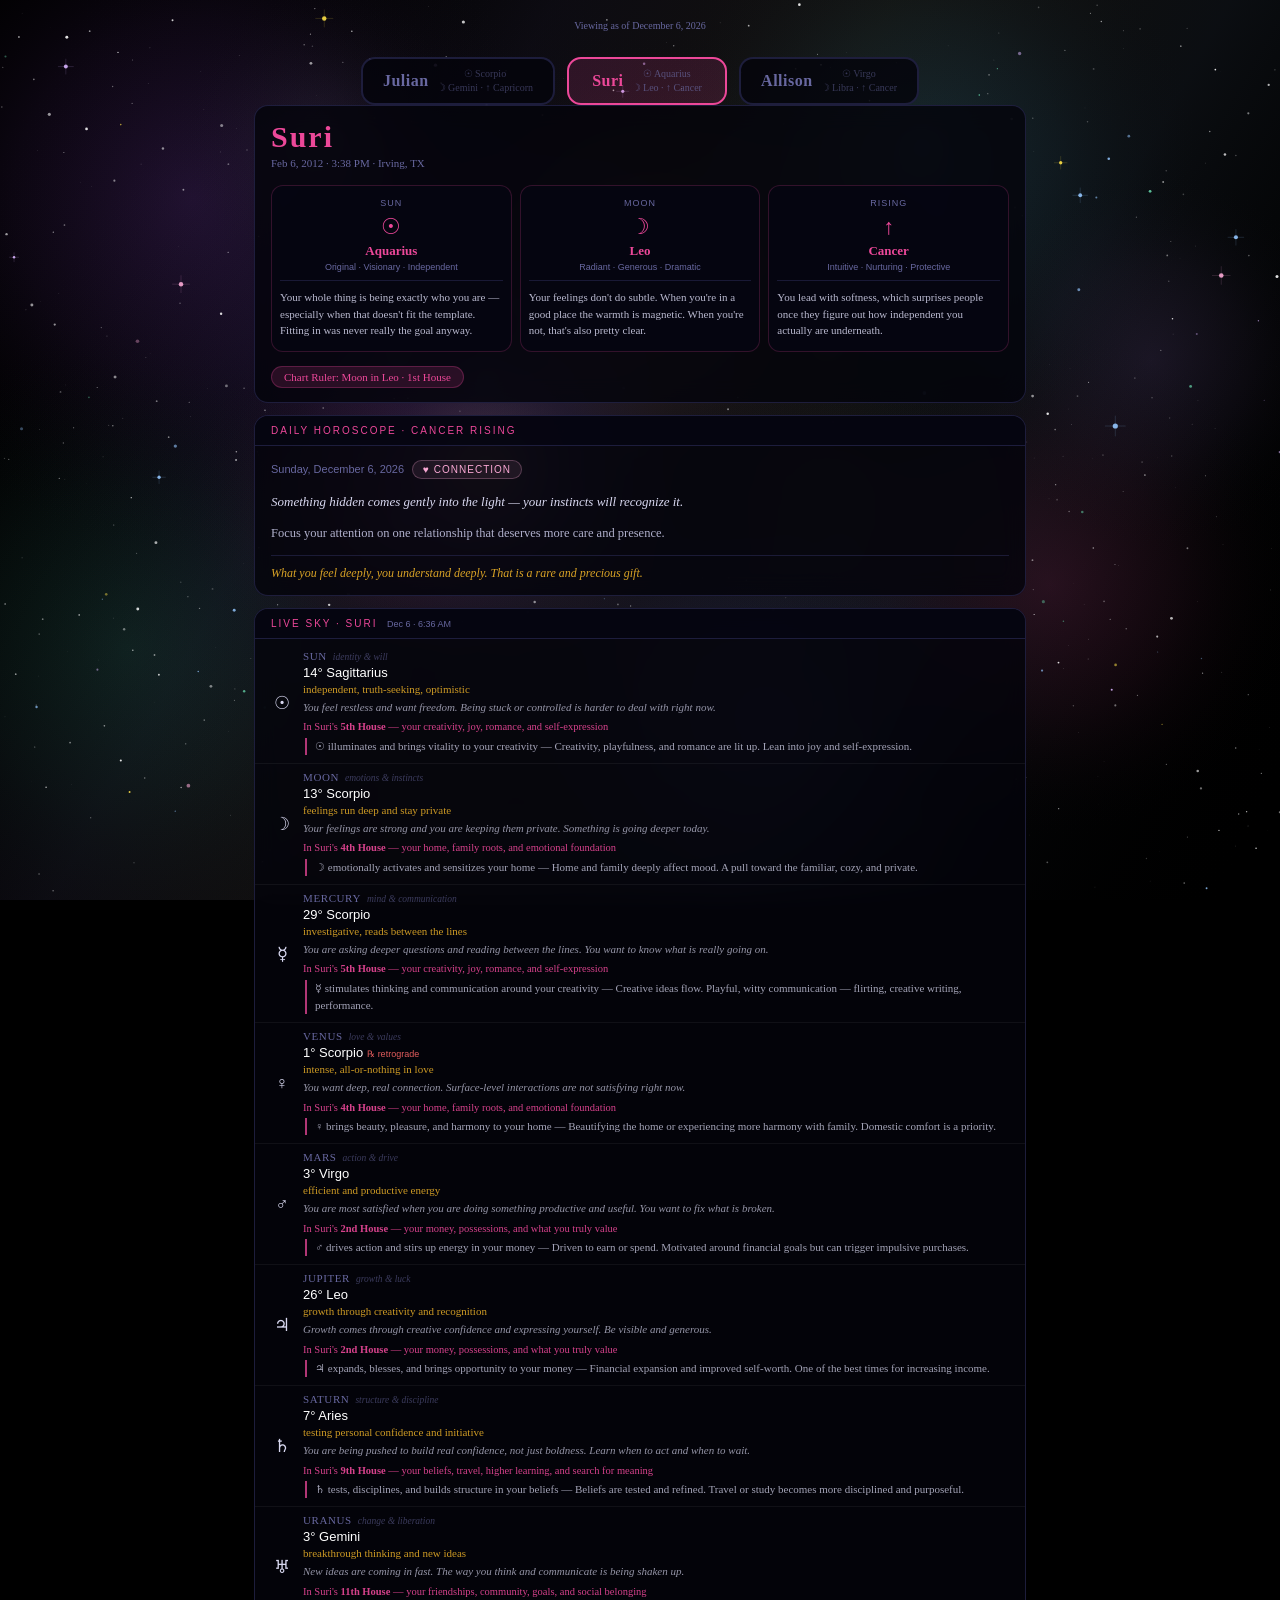
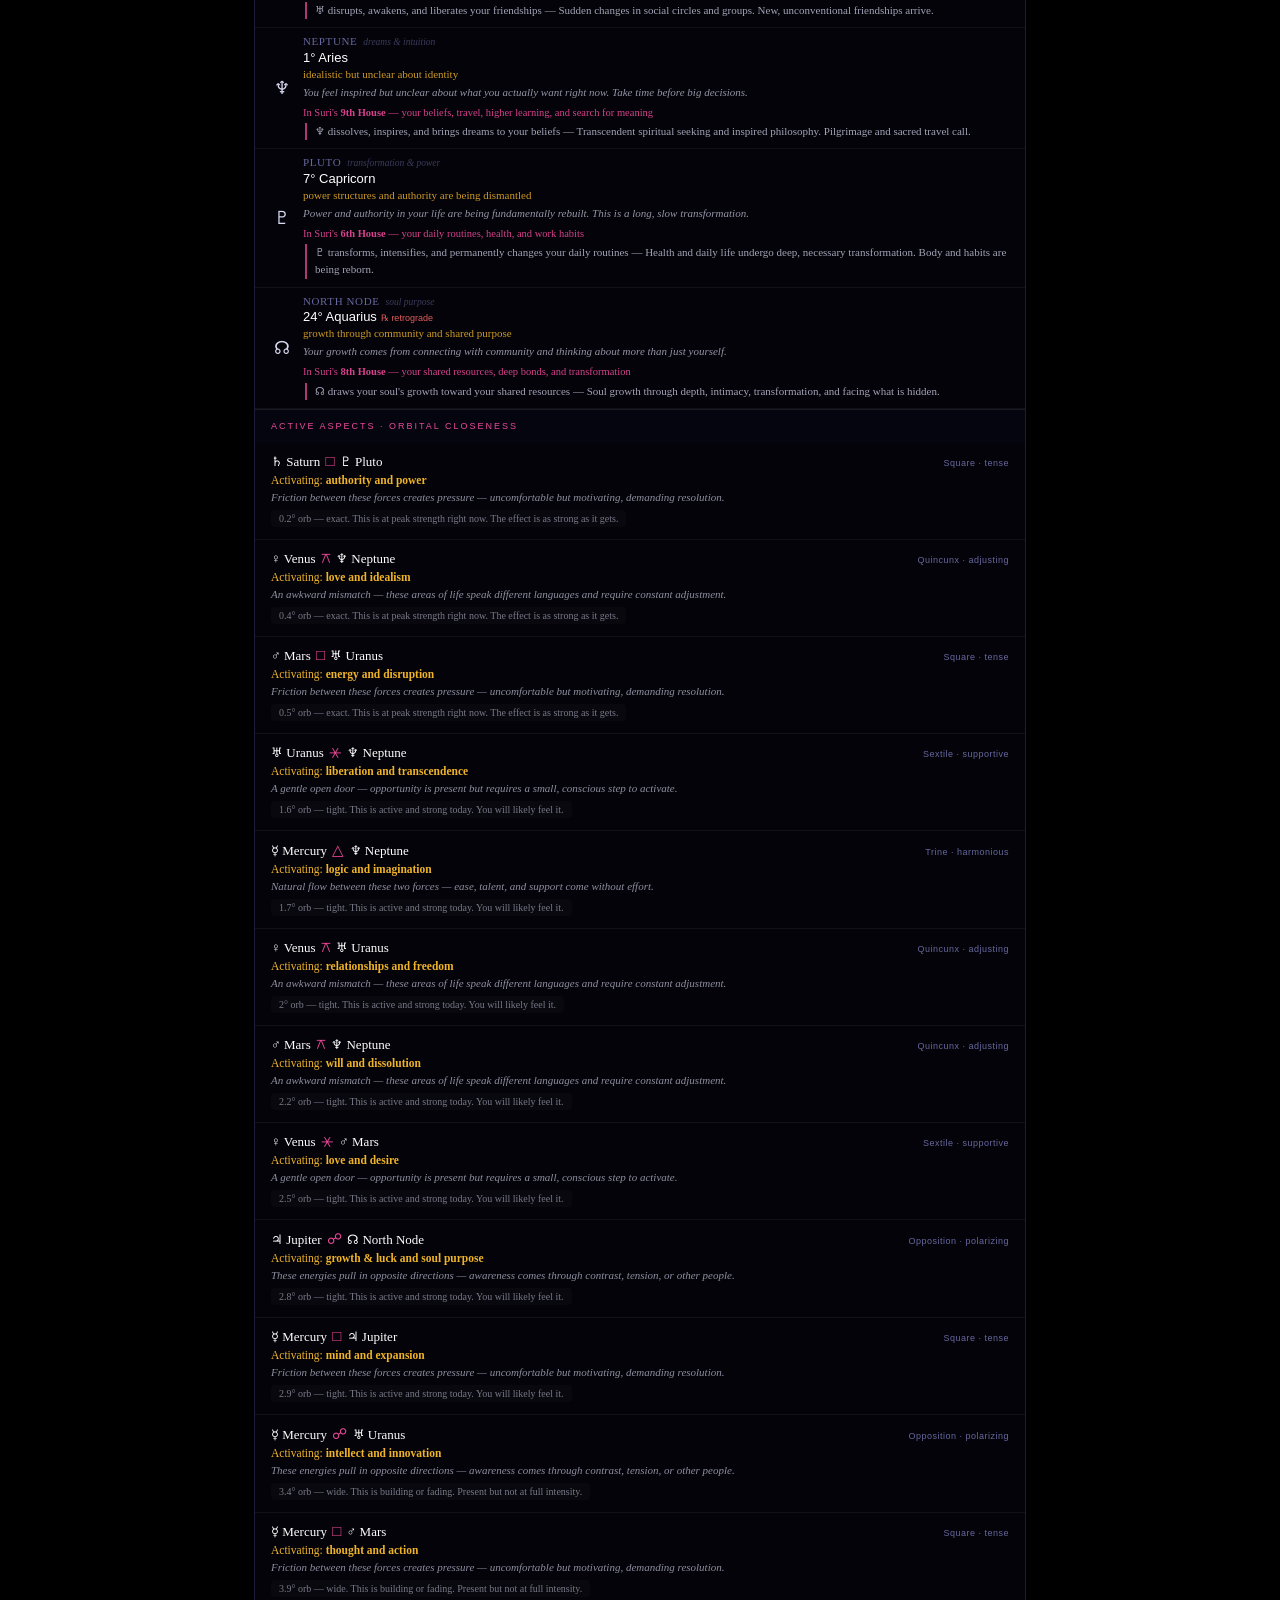
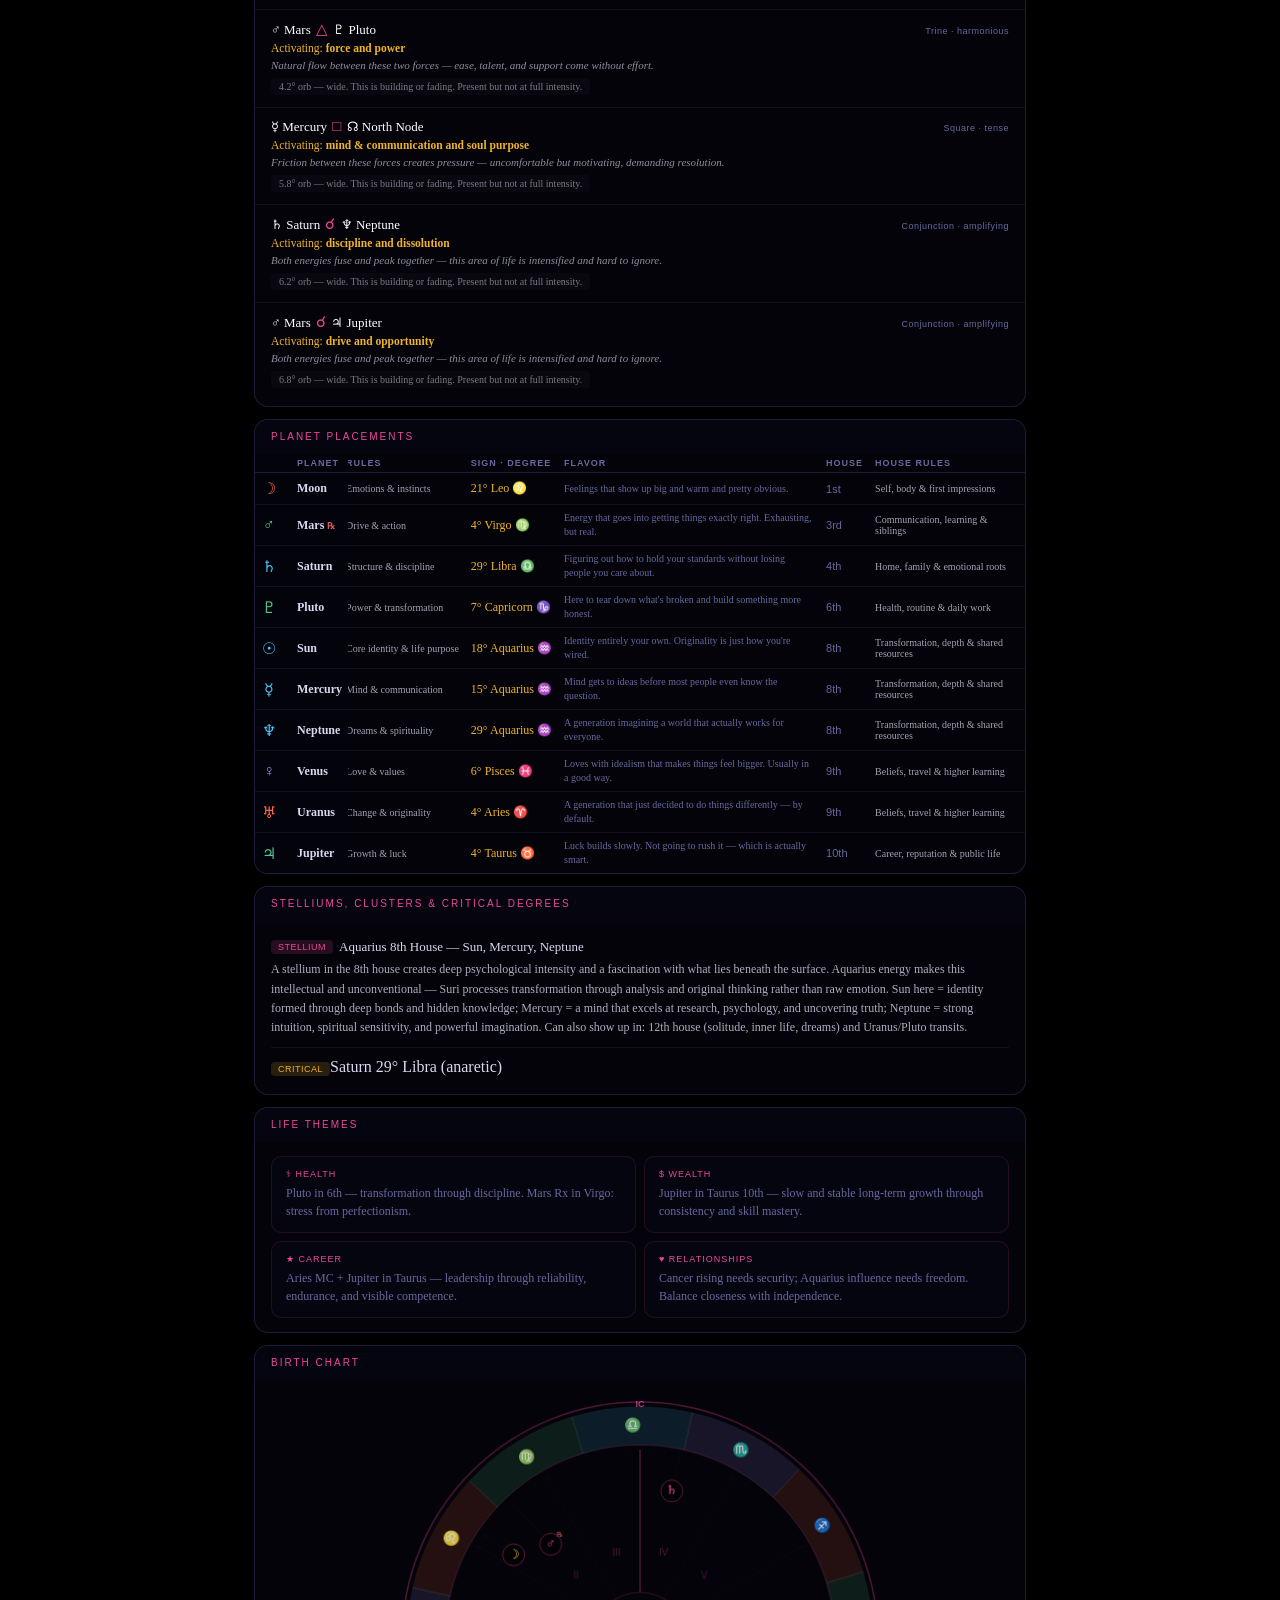
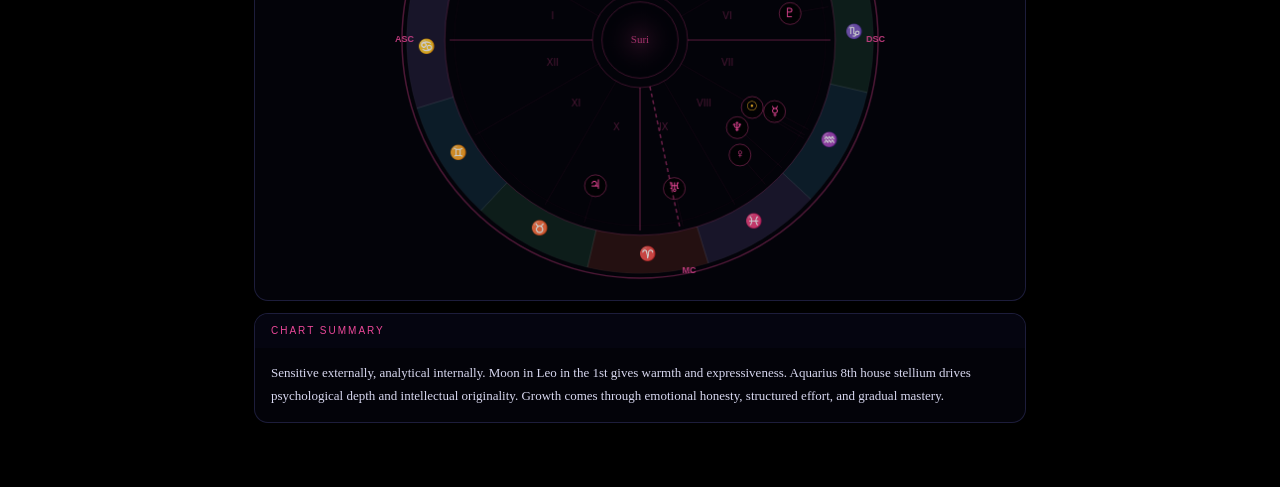
==== commit 804c4d94: "Restore Vargas astrology dashboard root" ====
--- a/index.html
+++ b/index.html
@@ -1,138 +1,2031 @@
-<!doctype html>
+<!DOCTYPE html>
 <html lang="en">
 <head>
-  <meta charset="utf-8">
-  <meta name="viewport" content="width=device-width, initial-scale=1">
-  <title>Astrology Notebook</title>
-  <link rel="stylesheet" href="./styles.css">
+<meta charset="UTF-8">
+<meta name="viewport" content="width=device-width, initial-scale=1.0">
+<title>Vargas Family Astrology</title>
+<style>
+*, *::before, *::after { box-sizing: border-box; margin: 0; padding: 0; }
+
+:root {
+  --bg: #000000;
+  --panel: rgba(4,4,12,0.82);
+  --panel2: rgba(6,6,18,0.88);
+  --border: rgba(40,40,80,0.7);
+  --text: #d8d8f0;
+  --muted: #6868a0;
+  --gold: #f0b429;
+  --c: #6366f1;
+  --c-dim: rgba(99,102,241,0.12);
+}
+
+body {
+  background: #000;
+  color: var(--text);
+  font-family: Georgia, 'Times New Roman', serif;
+  min-height: 100vh;
+  padding: 14px 20px 40px;
+}
+
+/* ── Header ── */
+.hdr { text-align: center; padding: 18px 16px 10px; }
+.hdr h1 { font-size: 20px; letter-spacing: 5px; color: var(--gold); text-transform: uppercase; font-weight: normal; }
+.hdr .sub { font-size: 10px; color: var(--muted); margin-top: 3px; letter-spacing: 1px; font-style: italic; }
+.hdr .date-now { font-size: 10px; color: var(--muted); margin-top: 2px; }
+
+/* ── Body & main ── */
+body { background: #000; color: var(--text); font-family: Georgia, 'Times New Roman', serif; min-height: 100vh; padding: 0 0 88px; }
+#main { display: flex; flex-direction: column; gap: 12px; max-width: 600px; margin: 0 auto; padding: 0 12px 16px; }
+
+/* ── Bottom nav ── */
+#bottom-nav {
+  position: fixed; bottom: 0; left: 0; right: 0; z-index: 100;
+  display: flex; justify-content: space-around;
+  background: rgba(4,4,12,0.96); border-top: 1px solid rgba(40,40,80,0.8);
+  backdrop-filter: blur(20px); -webkit-backdrop-filter: blur(20px);
+  padding: 10px 0 max(env(safe-area-inset-bottom, 0px), 10px);
+}
+.bnav-item { flex: 1; display: flex; flex-direction: column; align-items: center; gap: 4px; cursor: pointer; padding: 4px 8px; transition: all 0.2s; }
+.bnav-bar { height: 3px; width: 20px; border-radius: 2px; background: var(--muted); transition: all 0.25s; }
+.bnav-item.active .bnav-bar { width: 32px; }
+.bnav-name { font-size: 14px; font-weight: bold; color: var(--muted); letter-spacing: 0.5px; transition: color 0.2s; }
+.bnav-item.active .bnav-name { color: var(--c); }
+.bnav-big3 { font-size: 9px; color: var(--muted); opacity: 0; transition: opacity 0.2s; text-align: center; line-height: 1.4; }
+.bnav-item.active .bnav-big3 { opacity: 0.55; }
+
+/* ── Cards ── */
+.card { background: var(--panel); border: 1px solid var(--border); border-radius: 14px; overflow: hidden; backdrop-filter: blur(12px); -webkit-backdrop-filter: blur(12px); }
+.card-hdr { background: var(--panel2); border-bottom: 1px solid var(--border); padding: 9px 16px; font-family: Arial, sans-serif; font-size: 10px; letter-spacing: 2px; text-transform: uppercase; color: var(--c); }
+.card-body { padding: 14px 16px; }
+
+/* ── Hero ── */
+.hero-name { font-size: 30px; font-weight: bold; color: var(--c); letter-spacing: 2px; }
+.hero-birth { font-size: 11px; color: var(--muted); margin-top: 3px; margin-bottom: 16px; }
+.ruler-badge { display: inline-block; background: var(--c-dim); border: 1px solid rgba(99,102,241,0.3); border-radius: 20px; padding: 4px 12px; font-size: 11px; color: var(--c); margin-top: 14px; }
+
+/* ── Big Three ── */
+.big3 { display: flex; gap: 8px; }
+.b3-item { flex: 1; background: var(--panel2); border-radius: 12px; padding: 12px 8px; text-align: center; border: 1px solid var(--border); min-width: 0; }
+.b3-label { font-size: 9px; color: var(--muted); letter-spacing: 1px; text-transform: uppercase; font-family: Arial, sans-serif; }
+.b3-glyph { font-size: 22px; margin: 6px 0 3px; }
+.b3-sign { font-size: 13px; color: var(--c); font-weight: bold; }
+.b3-keywords { font-size: 9px; color: var(--muted); margin-top: 3px; font-family: Arial, sans-serif; }
+.b3-flavor { font-size: 11px; color: var(--text); margin-top: 8px; line-height: 1.5; opacity: 0.85; text-align: left; border-top: 1px solid var(--border); padding-top: 8px; }
+
+/* ── Horoscope ── */
+.horo-meta { display: flex; align-items: center; gap: 8px; margin-bottom: 12px; flex-wrap: wrap; }
+.horo-date { font-size: 11px; color: var(--muted); font-family: Arial, sans-serif; }
+.horo-theme { display: inline-flex; align-items: center; gap: 5px; border-radius: 20px; padding: 3px 10px; font-size: 10px; font-family: Arial, sans-serif; letter-spacing: 1px; text-transform: uppercase; border: 1px solid; }
+.horo-opening { font-size: 13px; line-height: 1.75; color: var(--text); margin-bottom: 10px; font-style: italic; }
+.horo-body { font-size: 12.5px; line-height: 1.75; color: #b0b0cc; margin-bottom: 10px; }
+.horo-closing { font-size: 12px; font-style: italic; color: var(--gold); border-top: 1px solid var(--border); padding-top: 10px; opacity: 0.9; }
+
+/* ── Info panel ── */
+#info { display: flex; flex-direction: column; gap: 12px; }
+
+/* ── Clusters ── */
+.cluster-list { list-style: none; }
+.cluster-list li { padding: 10px 0; border-bottom: 1px solid rgba(30,30,64,0.5); }
+.cluster-list li:last-child { border-bottom: none; }
+.cluster-row { display: flex; align-items: center; gap: 6px; margin-bottom: 5px; flex-wrap: wrap; }
+.cluster-title { font-size: 13px; }
+.cluster-tag { display: inline-block; background: var(--c-dim); color: var(--c); border-radius: 4px; padding: 2px 7px; font-size: 9px; font-family: Arial, sans-serif; letter-spacing: 0.5px; text-transform: uppercase; flex-shrink: 0; }
+.crit-tag { background: rgba(240,180,41,0.15); color: var(--gold); }
+.cluster-meaning { font-size: 12px; color: var(--text); opacity: 0.8; line-height: 1.6; }
+
+/* ── Themes ── */
+.themes { display: grid; grid-template-columns: 1fr 1fr; gap: 8px; }
+.theme-box { background: var(--panel2); border-radius: 10px; padding: 12px 14px; border: 1px solid var(--border); }
+.theme-label { font-size: 9px; color: var(--c); letter-spacing: 1px; text-transform: uppercase; font-family: Arial, sans-serif; margin-bottom: 5px; }
+.theme-text { font-size: 12px; color: var(--muted); line-height: 1.5; }
+
+/* ── Summary ── */
+.summary-text { font-size: 13px; line-height: 1.75; color: var(--text); }
+
+/* ── Collapsible ── */
+.section-hdr { display: flex; align-items: center; justify-content: space-between; cursor: pointer; user-select: none; padding: 11px 16px; background: var(--panel2); font-family: Arial, sans-serif; font-size: 10px; letter-spacing: 2px; text-transform: uppercase; color: var(--c); border-bottom: 1px solid transparent; transition: border-color 0.2s; }
+.section-hdr.open { border-bottom-color: var(--border); }
+.section-arrow { font-size: 10px; transition: transform 0.25s; opacity: 0.5; }
+.section-hdr.open .section-arrow { transform: rotate(180deg); }
+.section-body { display: none; }
+.section-body.open { display: block; }
+
+/* ── Live sky ── */
+#live-sky-grid { display: flex; flex-direction: column; gap: 0; padding: 4px 0 6px; }
+.ls-row { display: flex; align-items: center; gap: 10px; padding: 8px 16px; border-bottom: 1px solid rgba(255,255,255,0.05); transition: background 0.15s; }
+.ls-row:last-child { border-bottom: none; }
+.ls-row:hover { background: rgba(255,255,255,0.04); }
+.ls-glyph { font-size: 18px; width: 22px; text-align: center; flex-shrink: 0; }
+.ls-body { flex: 1; min-width: 0; }
+.ls-name { font-size: 11px; color: var(--muted); text-transform: uppercase; letter-spacing: 0.6px; line-height: 1; margin-bottom: 2px; display: flex; align-items: baseline; gap: 6px; flex-wrap: wrap; }
+.ls-domain { font-size: 9.5px; color: var(--muted); opacity: 0.55; text-transform: none; letter-spacing: 0; font-style: italic; font-weight: normal; white-space: nowrap; }
+.ls-pos { font-size: 13px; color: #fff; font-family: Arial,sans-serif; font-weight: 500; }
+.ls-rx { font-size: 9px; color: #e05c5c; margin-left: 4px; }
+.ls-key  { font-size: 11px; color: var(--gold); opacity: 0.85; line-height: 1.3; margin-top: 2px; }
+.ls-feel  { font-size: 11px; color: var(--text); opacity: 0.68; line-height: 1.5; margin-top: 3px; font-style: italic; }
+.ls-house-badge   { font-size: 10.5px; color: var(--c); margin-top: 5px; line-height: 1.4; opacity: 0.9; }
+.ls-house-badge strong { font-style: normal; font-weight: bold; }
+.ls-house-transit { font-size: 11px; color: var(--text); opacity: 0.75; line-height: 1.55; margin-top: 3px; border-left: 2px solid var(--c); padding-left: 8px; margin-left: 2px; }
+
+/* Aspects */
+.ls-aspect-hdr { padding: 10px 16px 6px; font-family: Arial, sans-serif; font-size: 9px; letter-spacing: 2px; text-transform: uppercase; color: var(--muted); border-top: 1px solid rgba(255,255,255,0.08); margin-top: 4px; }
+.ls-asp-row { padding: 10px 16px 12px; border-bottom: 1px solid rgba(255,255,255,0.05); }
+.ls-asp-row:last-child { border-bottom: none; }
+.ls-asp-head { display: flex; align-items: baseline; justify-content: space-between; flex-wrap: wrap; gap: 4px; margin-bottom: 4px; }
+.ls-asp-planets { font-size: 13px; color: #fff; font-weight: 500; }
+.ls-asp-sym { font-size: 15px; color: var(--c); margin: 0 2px; }
+.ls-asp-meta { font-size: 9px; color: var(--muted); font-family: Arial, sans-serif; letter-spacing: 0.5px; white-space: nowrap; }
+.ls-asp-activation { font-size: 11.5px; color: var(--gold); margin-bottom: 3px; }
+.ls-asp-activation strong { font-style: normal; }
+.ls-asp-feel { font-size: 11px; color: var(--text); opacity: 0.65; line-height: 1.55; font-style: italic; }
+.ls-asp-orb { font-size: 10px; color: var(--text); opacity: 0.55; margin-top: 4px; padding: 3px 8px; background: rgba(255,255,255,0.04); border-radius: 4px; display: inline-block; }
+
+/* ── Wheel ── */
+#wheel-wrap { position: relative; max-width: 480px; margin: 0 auto; width: 100%; padding: 12px; }
+canvas#wheel { display: block; width: 100%; height: auto; }
+#tip { position: absolute; background: rgba(6,6,18,0.97); border: 1px solid var(--c); border-radius: 10px; padding: 8px 12px; font-size: 12px; pointer-events: none; white-space: nowrap; display: none; z-index: 20; line-height: 1.6; box-shadow: 0 4px 20px rgba(0,0,0,0.6); }
+#tip .tp-name { font-weight: bold; color: var(--c); font-size: 14px; }
+#tip .tp-pos { color: var(--gold); }
+#tip .tp-house { color: var(--muted); font-size: 11px; }
+
+/* ── Planet table ── */
+.ptable { width: 100%; border-collapse: collapse; font-size: 12px; }
+.ptable th { font-family: Arial, sans-serif; font-size: 9px; letter-spacing: 1px; text-transform: uppercase; color: var(--muted); padding: 4px 6px; border-bottom: 1px solid var(--border); text-align: left; }
+.ptable td { padding: 6px 6px; border-bottom: 1px solid rgba(30,30,64,0.5); vertical-align: middle; }
+.ptable tr:last-child td { border-bottom: none; }
+.ptable tr:hover td { background: rgba(99,102,241,0.06); }
+.ptable th:first-child, .ptable td:first-child { position: sticky; left: 0; z-index: 2; background: rgba(4,4,12,0.97); min-width: 28px; }
+.ptable th:nth-child(2), .ptable td:nth-child(2) { position: sticky; left: 36px; z-index: 2; background: rgba(4,4,12,0.97); }
+.p-glyph { font-size: 16px; width: 24px; text-align: center; }
+.p-name { font-weight: bold; white-space: nowrap; }
+.p-rx { font-size: 9px; color: #e05c5c; margin-left: 3px; }
+.p-sign { color: var(--gold); white-space: nowrap; }
+.p-house { color: var(--muted); font-size: 11px; font-family: Arial, sans-serif; white-space: nowrap; }
+.p-flavor { font-size: 10px; color: var(--muted); line-height: 1.4; }
+.p-pmean { font-size: 10px; color: var(--text); opacity: 0.75; white-space: nowrap; }
+.p-hmean { font-size: 10px; color: var(--text); opacity: 0.75; }
+.el-fire { color: #ff6b4a; } .el-earth { color: #52c98b; }
+.el-air  { color: #4ec3f8; } .el-water { color: #a78bfa; }
+
+/* ── Desktop ── */
+@media (min-width: 900px) {
+  body { padding: 0 0 40px; }
+  #main { max-width: 820px; padding: 0 24px 24px; }
+  #bottom-nav { position: static; background: transparent; border: none; backdrop-filter: none; -webkit-backdrop-filter: none; padding: 16px 24px 0; max-width: 820px; margin: 0 auto; justify-content: center; gap: 12px; }
+  .bnav-item { flex: none; flex-direction: row; background: var(--panel); border: 2px solid var(--border); border-radius: 14px; padding: 8px 20px; min-width: 160px; justify-content: center; gap: 8px; }
+  .bnav-item.active { border-color: var(--c); background: var(--c-dim); }
+  .bnav-bar { display: none; }
+  .bnav-name { font-size: 16px; }
+  .bnav-big3 { opacity: 0.5; font-size: 10px; }
+  .bnav-item.active .bnav-big3 { opacity: 0.7; }
+  .section-body { display: block !important; }
+  .section-arrow { display: none; }
+  #wheel-wrap { max-width: 520px; }
+}
+</style>
 </head>
 <body>
-  <main class="notebook-app">
-    <aside class="sidebar" aria-label="Notebook sidebar">
-      <div class="brand">
-        <p class="eyebrow">Astrology</p>
-        <h1>Notebook</h1>
+<canvas id="space-bg" style="position:fixed;top:0;left:0;width:100%;height:100%;z-index:-1;pointer-events:none;"></canvas>
+
+<div class="hdr">
+  <div class="date-now" id="date-now"></div>
+</div>
+
+<nav id="bottom-nav"></nav>
+
+<div id="main">
+  <div id="info"></div>
+</div>
+
+<script>
+// ─────────────────────────────────────────────
+//  Astro constants
+// ─────────────────────────────────────────────
+const SIGN_NAMES  = ['Aries','Taurus','Gemini','Cancer','Leo','Virgo','Libra','Scorpio','Sagittarius','Capricorn','Aquarius','Pisces'];
+const SIGN_GLYPHS  = ['♈','♉','♊','♋','♌','♍','♎','♏','♐','♑','♒','♓'];
+const SIGN_GLYPHS_E = ['♈️','♉️','♊️','♋️','♌️','♍️','♎️','♏️','♐️','♑️','♒️','♓️'];
+const SIGN_ABBR   = ['Ari','Tau','Gem','Can','Leo','Vir','Lib','Sco','Sag','Cap','Aqu','Pis'];
+const ELEMENTS    = ['fire','earth','air','water','fire','earth','air','water','fire','earth','air','water'];
+const EL_COLORS   = { fire:'#ff6b4a', earth:'#52c98b', air:'#4ec3f8', water:'#a78bfa' };
+const EL_CSS      = { fire:'el-fire', earth:'el-earth', air:'el-air', water:'el-water' };
+const PLANET_GLYPHS = { Sun:'☉', Moon:'☽', Mercury:'☿', Venus:'♀', Mars:'♂', Jupiter:'♃', Saturn:'♄', Uranus:'♅', Neptune:'♆', Pluto:'♇', 'North Node':'☊' };
+
+const SKY_MEANINGS = {
+  'Sun':       {Aries:'direct, assertive, strong personal energy',Taurus:'steady, patient, focused on comfort',Gemini:'curious, communicative, mentally active',Cancer:'sensitive, protective, emotionally aware',Leo:'confident, expressive, wants recognition',Virgo:'analytical, detail-focused, productive',Libra:'seeking balance and connection',Scorpio:'intense, private, emotionally deep',Sagittarius:'independent, truth-seeking, optimistic',Capricorn:'disciplined, goal-focused, serious',Aquarius:'original, independent, forward-thinking',Pisces:'empathic, imaginative, emotionally open'},
+  'Moon':      {Aries:'emotions surface quickly and pass fast',Taurus:'needs comfort and physical security',Gemini:'mood shifts with thoughts and conversations',Cancer:'deeply sensitive and emotionally aware',Leo:'warm and expressive, needs to feel valued',Virgo:'processes feelings through analysis and worry',Libra:'emotions settle when things are peaceful and fair',Scorpio:'feelings run deep and stay private',Sagittarius:'mood lifts with freedom and optimism',Capricorn:'keeps emotions controlled and internal',Aquarius:'processes feelings intellectually, stays detached',Pisces:'absorbs others\' emotions, highly sensitive'},
+  'Mercury':   {Aries:'direct and fast communication',Taurus:'slow and deliberate thinker',Gemini:'quick mind, processes many ideas at once',Cancer:'communicates through feeling and intuition',Leo:'expressive, dramatic, storytelling mind',Virgo:'precise, critical, catches every detail',Libra:'diplomatic, balanced, sees all sides',Scorpio:'investigative, reads between the lines',Sagittarius:'big-picture thinker, philosophical',Capricorn:'structured and practical thinking',Aquarius:'original and unconventional ideas',Pisces:'intuitive, imaginative, non-linear thinking'},
+  'Venus':     {Aries:'direct and passionate in love',Taurus:'slow, loyal, values security and comfort',Gemini:'playful and curious in relationships',Cancer:'nurturing and emotionally deep in love',Leo:'generous, bold, expressive in romance',Virgo:'shows love through helping and acts of care',Libra:'seeks harmony and beauty in relationships',Scorpio:'intense, all-or-nothing in love',Sagittarius:'needs space and freedom in relationships',Capricorn:'loyal, committed, long-term focused',Aquarius:'values independence even in relationships',Pisces:'romantic, compassionate, idealistic'},
+  'Mars':      {Aries:'high physical energy, acts immediately',Taurus:'slow to start but determined once committed',Gemini:'scattered energy across many directions',Cancer:'protective and defensive of those it loves',Leo:'passionate, competitive, bold',Virgo:'efficient and productive energy',Libra:'avoids conflict, acts diplomatically',Scorpio:'focused, strategic, and relentless',Sagittarius:'restless, needs movement and adventure',Capricorn:'patient, disciplined drive toward goals',Aquarius:'driven by change and pushing against norms',Pisces:'creative energy guided by intuition'},
+  'Jupiter':   {Aries:'growth through courage and taking initiative',Taurus:'slow and steady financial and personal growth',Gemini:'growth through learning and connecting with others',Cancer:'growth through emotional wisdom and family',Leo:'growth through creativity and recognition',Virgo:'growth through skill and dedicated work',Libra:'growth through partnership and fairness',Scorpio:'growth through transformation and depth',Sagittarius:'major expansion through travel and knowledge',Capricorn:'disciplined work leads to lasting success',Aquarius:'growth through community and new ideas',Pisces:'growth through compassion and spiritual openness'},
+  'Saturn':    {Aries:'testing personal confidence and initiative',Taurus:'financial lessons and learning patience',Gemini:'discipline required in communication and thinking',Cancer:'building emotional structure and boundaries',Leo:'learning to earn recognition through real effort',Virgo:'mastery through consistent and careful work',Libra:'real commitment required in relationships',Scorpio:'deep lessons in power and trust',Sagittarius:'beliefs being tested by lived experience',Capricorn:'peak discipline and long-term building',Aquarius:'responsibility toward community and collective',Pisces:'building compassionate but clear boundaries'},
+  'Uranus':    {Aries:'sudden identity changes and reinvention',Taurus:'unexpected financial or value shifts',Gemini:'breakthrough thinking and new ideas',Cancer:'sudden changes in home or family life',Leo:'creative breakthroughs and new self-expression',Virgo:'disruption to routines and daily habits',Libra:'sudden changes in relationships',Scorpio:'unexpected emotional revelations',Sagittarius:'belief system is being challenged and changed',Capricorn:'disruption to authority and old structures',Aquarius:'collective change and awakening energy',Pisces:'spiritual revelations and breaking old illusions'},
+  'Neptune':   {Aries:'idealistic but unclear about identity',Taurus:'idealistic about money, watch for confusion',Gemini:'intuitive thinking, logic becomes unclear',Cancer:'deep empathy and emotional sensitivity',Leo:'creative inspiration mixed with self-doubt',Virgo:'healing through gentleness and service',Libra:'relationships feel ideal but may be unclear',Scorpio:'deep intuition and hidden truths surfacing',Sagittarius:'spiritual searching without a clear direction',Capricorn:'ambition mixes with spiritual uncertainty',Aquarius:'collective idealism and shared compassion',Pisces:'heightened intuition, empathy, and inner knowing'},
+  'Pluto':     {Aries:'identity is being rebuilt at a deep level',Taurus:'values and resources are being transformed',Gemini:'how you think and communicate is changing permanently',Cancer:'family and emotional foundations are shifting',Leo:'self-expression and creative power are transforming',Virgo:'health and daily life are going through deep change',Libra:'relationship dynamics are shifting permanently',Scorpio:'full transformation, intense personal power',Sagittarius:'core beliefs are dying and being replaced',Capricorn:'power structures and authority are being dismantled',Aquarius:'collective systems are being permanently rebuilt',Pisces:'deep spiritual and psychological transformation'},
+  'North Node':{Aries:'growth through courage and independence',Taurus:'growth through patience and building security',Gemini:'growth through curiosity and communication',Cancer:'growth through emotional openness and family',Leo:'growth through creative self-expression',Virgo:'growth through service and real contribution',Libra:'growth through balance and genuine partnership',Scorpio:'growth through depth and facing what is hard',Sagittarius:'growth through expanding your world and seeking truth',Capricorn:'growth through discipline and building something lasting',Aquarius:'growth through community and shared purpose',Pisces:'growth through surrender and spiritual trust'},
+};
+
+const SKY_FEEL = {
+  'Sun':       {Aries:'Your energy is high and you want to take action. Hard to sit still. Good time to start something.',Taurus:'You feel better when things are calm and comfortable. Not a good time to rush or change things up.',Gemini:'Your mind is busy and you want to talk, learn, and move between topics. Hard to focus on just one thing.',Cancer:'You are more sensitive to how people treat you right now. You want to feel safe and taken care of.',Leo:'You want to be seen and recognized. Your confidence is up and you are in a creative mood.',Virgo:'You feel the need to organize and get things done. You might be harder on yourself than usual.',Libra:'You want things to feel fair and peaceful. Conflict and tension are harder to handle right now.',Scorpio:'Your feelings run deeper than usual. You are more private, focused, and emotionally intense.',Sagittarius:'You feel restless and want freedom. Being stuck or controlled is harder to deal with right now.',Capricorn:'You are in a focused, serious mode. Your goals feel more important and you want to work toward them.',Aquarius:'You want to do things your own way. Following rules feels limiting and you want to think independently.',Pisces:'You are more sensitive and imaginative than usual. You pick up on other people\'s moods easily.'},
+  'Moon':      {Aries:'Emotions come fast and strong, then pass quickly. You might feel impatient or easily frustrated.',Taurus:'You need comfort and routine to feel okay today. Change feels harder than usual.',Gemini:'Your mood changes quickly with your thoughts. Talking about how you feel helps a lot.',Cancer:'You are very aware of your emotions and the people around you. You need to feel safe.',Leo:'You want to feel appreciated and seen. Feeling ignored will hurt more than usual today.',Virgo:'You might feel anxious or worried. Doing something useful helps calm you down.',Libra:'Arguments hit harder today. You need peace and balance to feel like yourself.',Scorpio:'Your feelings are strong and you are keeping them private. Something is going deeper today.',Sagittarius:'Your mood lifts when you feel free or have something to look forward to. Being stuck drains you.',Capricorn:'You are keeping your feelings inside. You feel better through action than through talking about it.',Aquarius:'You are thinking about your feelings more than actually feeling them. You want some space today.',Pisces:'You are picking up on everyone\'s energy around you. You need time alone to reset.'},
+  'Mercury':   {Aries:'You are saying what you think directly and fast. Not a lot of filtering happening right now.',Taurus:'You are thinking slowly and carefully. You won\'t be rushed and your words are deliberate.',Gemini:'Your mind is going in every direction. You are curious, talkative, and picking up ideas quickly.',Cancer:'You communicate with emotion behind your words. You say what you feel, not just what you think.',Leo:'You want to tell stories and be heard. You are more expressive and bold with your words right now.',Virgo:'You are thinking in detail and noticing every mistake. You might be more critical than usual.',Libra:'You are choosing your words carefully to avoid upsetting anyone. You want honest but careful conversation.',Scorpio:'You are asking deeper questions and reading between the lines. You want to know what is really going on.',Sagittarius:'You are thinking big picture and asking bigger questions. Small details feel less important right now.',Capricorn:'Your thinking is practical and focused. You say what needs to be said and nothing more.',Aquarius:'You are having original ideas and thinking differently from others. You want to talk about real things, not small talk.',Pisces:'Your thoughts come more through feelings and images than through logic. Writing or creating feels good right now.'},
+  'Venus':     {Aries:'You are drawn to bold, exciting connections. You want romance to feel energetic and spontaneous.',Taurus:'You want comfort, pleasure, and nice things around you. Small enjoyable moments feel especially good.',Gemini:'You are drawn to people who are interesting to talk to. You want light, fun, and engaging connection.',Cancer:'You want to feel emotionally close and safe with the people you care about. Home feels important.',Leo:'You want love and attention shown openly. You are generous but you want generosity back.',Virgo:'You show you care through helpful actions. You notice details and want to be appreciated for them.',Libra:'You want harmony and fairness in your relationships. Conflict is especially uncomfortable right now.',Scorpio:'You want deep, real connection. Surface-level interactions are not satisfying right now.',Sagittarius:'You want freedom even in your relationships. You are drawn to people who are open-minded and interesting.',Capricorn:'You want something real and long-term. Casual or uncommitted connections feel like a waste of time.',Aquarius:'You value your independence even when you care about someone. Friendship inside romance matters a lot.',Pisces:'You are in a romantic and compassionate mood. You feel deeply connected to people and want meaningful bonds.'},
+  'Mars':      {Aries:'Your energy and drive are at a peak. You want to act now and go after what you want.',Taurus:'You are slow to get going but once you start, you won\'t stop. You are focused and determined.',Gemini:'Your energy jumps between different tasks and ideas. You are mentally active and hard to slow down.',Cancer:'You are motivated by protecting the people you care about. You will stand up for what matters to you.',Leo:'You are fired up to create and be recognized. You want to do things boldly and with confidence.',Virgo:'You are most satisfied when you are doing something productive and useful. You want to fix what is broken.',Libra:'You are more careful about how you take action to avoid upsetting people. Conflict feels harder to handle.',Scorpio:'You are focused and strategic. When you want something, you go after it quietly but intensely.',Sagittarius:'You want adventure and movement. You are excited by freedom and following what you believe in.',Capricorn:'You are disciplined and driven. You are focused on your goals and not easily distracted.',Aquarius:'You are motivated by doing something that matters beyond just yourself. You want to make an impact.',Pisces:'Your drive comes from a place of compassion or creativity. You move more by instinct than by planning.'},
+  'Jupiter':   {Aries:'You grow by being bold and going first. Opportunities come when you take action.',Taurus:'Growth is slow but real. You gain through patience and building on what you already have.',Gemini:'Opportunities come through learning and connecting with people. Your curiosity opens doors.',Cancer:'You grow through emotional wisdom and the people you care about. Your roots are a source of strength.',Leo:'Growth comes through creative confidence and expressing yourself. Be visible and generous.',Virgo:'You grow by doing excellent work and being genuinely useful. Small, careful efforts add up.',Libra:'Opportunities come through working with others. Collaboration brings more than going it alone.',Scorpio:'Growth comes from going deeper, not avoiding what is uncomfortable. Transformation brings opportunity.',Sagittarius:'This is a big growth period. Travel, learning, and searching for truth expand your world.',Capricorn:'Hard work pays off. The growth here is slow but the results are real and lasting.',Aquarius:'Growth comes from community and thinking beyond yourself. New ideas and new people open doors.',Pisces:'Your sensitivity and openness are strengths right now. Compassion and curiosity help you grow.'},
+  'Saturn':    {Aries:'You are being pushed to build real confidence, not just boldness. Learn when to act and when to wait.',Taurus:'Financial and material lessons are real right now. You are learning to build security the slow, solid way.',Gemini:'Your thinking and communication are under pressure to be more clear and disciplined.',Cancer:'You are learning to build emotional limits and that structure can come from a place of care.',Leo:'You need to earn recognition through real work. Confidence built now will last.',Virgo:'High standards are being tested. Mastery comes from patient, steady effort, not perfection.',Libra:'Your relationships are being held to a higher standard. Real commitment is what works right now.',Scorpio:'Deep lessons around trust, power, and emotional control. This is serious inner work.',Sagittarius:'Your beliefs are being tested by real-life experience. Lived truth matters more than theory.',Capricorn:'This is a major building period. Serious, long-term effort is the only path that works right now.',Aquarius:'You are learning responsibility toward the people around you. Your impact on others matters.',Pisces:'You are building clearer emotional limits. Compassion with boundaries is the lesson.'},
+  'Uranus':    {Aries:'Sudden changes in who you are and how you see yourself. Your identity is shifting in unexpected ways.',Taurus:'Unexpected shifts in money or your values. What matters to you is changing.',Gemini:'New ideas are coming in fast. The way you think and communicate is being shaken up.',Cancer:'Unexpected changes at home or in your family situation. Disruption leads to new freedom.',Leo:'Creative breakthroughs and surprising changes in how you express yourself. Exciting and unpredictable.',Virgo:'Your daily routines are being disrupted. New and better systems are possible now.',Libra:'Unexpected changes in your relationships. Old patterns in how you connect with others are shifting.',Scorpio:'Sudden emotional or inner breakthroughs. Things you have held back are coming to the surface.',Sagittarius:'Your beliefs about the world are being challenged. Something big in your thinking is shifting.',Capricorn:'Authority and old structures are being disrupted. The rules you have been following may no longer apply.',Aquarius:'Collective change is happening. Systems and group dynamics are shifting in big ways.',Pisces:'Things you thought were certain about yourself or the world may no longer feel true.'},
+  'Neptune':   {Aries:'You feel inspired but unclear about what you actually want right now. Take time before big decisions.',Taurus:'Watch for confusion around money or what you value. Idealism can get in the way of practical reality.',Gemini:'Your thinking is more intuitive and imaginative. Logic takes a back seat to feeling and inspiration.',Cancer:'Your emotional connections feel deep and almost hard to explain. Limits between you and others can blur.',Leo:'You are in a creative and dreamy phase but may also be idealizing things that are not quite real.',Virgo:'You are learning to let go of the need for everything to be perfect. Gentleness and healing are the theme.',Libra:'Relationships feel romantic and ideal but may be slightly unclear. Not everything is as it appears.',Scorpio:'Your instincts and inner knowing are strong right now. You may sense things before you can explain them.',Sagittarius:'You are searching for meaning without a clear map. Exploring and asking questions is the point right now.',Capricorn:'Your goals feel both inspired and unclear. What you want and what is realistic are mixing together.',Aquarius:'You feel connected to something bigger than yourself. Collective compassion and shared purpose are strong.',Pisces:'Your sensitivity and intuition are very high. The line between your feelings and others\' is thin.'},
+  'Pluto':     {Aries:'Your sense of who you are is going through a deep change. Something old is ending so something new can begin.',Taurus:'What you own and what you value are shifting permanently. Old material patterns are breaking down.',Gemini:'The way you think and communicate is being changed at a deep level. This is a lasting transformation.',Cancer:'Family patterns and emotional foundations are changing in deep ways. Old wounds can be addressed now.',Leo:'Your creative identity and how you express yourself are going through a powerful shift.',Virgo:'Your health, habits, and daily life are being deeply transformed. Old patterns are being replaced.',Libra:'The way you relate to others is changing permanently. Power dynamics in relationships are shifting.',Scorpio:'Intense transformation of your inner world. This is one of the most powerful personal change periods.',Sagittarius:'Your core beliefs are being permanently replaced. Old worldviews are dying and new ones are forming.',Capricorn:'Power and authority in your life are being fundamentally rebuilt. This is a long, slow transformation.',Aquarius:'Collective systems are changing at a deep level. The world around you is being rebuilt.',Pisces:'Your inner life and understanding of yourself are going through a deep and lasting transformation.'},
+  'North Node':{Aries:'Your growth right now comes from being more independent, bold, and self-directed.',Taurus:'Your growth comes from slowing down, building security, and trusting what is right in front of you.',Gemini:'Your growth comes from staying curious, communicating openly, and being willing to learn.',Cancer:'Your growth comes from allowing yourself to be emotionally open and creating real connection.',Leo:'Your growth comes from expressing yourself creatively and letting yourself be seen.',Virgo:'Your growth comes from being useful, doing careful work, and making a real contribution.',Libra:'Your growth comes from learning to work with others, find balance, and share equally.',Scorpio:'Your growth comes from going deeper, facing what is hard, and allowing real emotional closeness.',Sagittarius:'Your growth comes from expanding your world through travel, learning, and searching for truth.',Capricorn:'Your growth comes from discipline, building something lasting, and taking on real responsibility.',Aquarius:'Your growth comes from connecting with community and thinking about more than just yourself.',Pisces:'Your growth comes from trusting the process, practicing compassion, and letting go of control.'},
+};
+
+const PLANET_DOMAIN = {
+  'Sun':'identity & will','Moon':'emotions & instincts','Mercury':'mind & communication',
+  'Venus':'love & values','Mars':'action & drive','Jupiter':'growth & luck',
+  'Saturn':'structure & discipline','Uranus':'change & liberation','Neptune':'dreams & intuition',
+  'Pluto':'transformation & power','North Node':'soul purpose',
+};
+
+const ASPECT_DEFS = [
+  { name:'Conjunction', symbol:'☌', deg:0,   orb:8, quality:'amplifying', feel:'Both energies fuse and peak together — this area of life is intensified and hard to ignore.' },
+  { name:'Trine',       symbol:'△', deg:120, orb:6, quality:'harmonious', feel:'Natural flow between these two forces — ease, talent, and support come without effort.' },
+  { name:'Sextile',     symbol:'⚹', deg:60,  orb:4, quality:'supportive', feel:'A gentle open door — opportunity is present but requires a small, conscious step to activate.' },
+  { name:'Square',      symbol:'□', deg:90,  orb:6, quality:'tense',      feel:'Friction between these forces creates pressure — uncomfortable but motivating, demanding resolution.' },
+  { name:'Opposition',  symbol:'☍', deg:180, orb:8, quality:'polarizing', feel:'These energies pull in opposite directions — awareness comes through contrast, tension, or other people.' },
+  { name:'Quincunx',    symbol:'⚻', deg:150, orb:3, quality:'adjusting',  feel:'An awkward mismatch — these areas of life speak different languages and require constant adjustment.' },
+];
+
+const ASPECT_PAIR = {
+  'Sun-Moon'    :'ego and emotional needs','Sun-Mercury':'self-expression and thinking',
+  'Sun-Venus'   :'identity and love','Sun-Mars':'will and action','Sun-Jupiter':'purpose and expansion',
+  'Sun-Saturn'  :'ambition and limitation','Sun-Uranus':'identity and awakening',
+  'Sun-Neptune' :'ego and dreams','Sun-Pluto':'will and transformation',
+  'Moon-Mercury':'feelings and words','Moon-Venus':'emotions and affection',
+  'Moon-Mars'   :'instincts and drive','Moon-Jupiter':'mood and optimism',
+  'Moon-Saturn' :'emotions and structure','Moon-Uranus':'feelings and change',
+  'Moon-Neptune':'emotions and intuition','Moon-Pluto':'instincts and power',
+  'Mercury-Venus':'communication and beauty','Mercury-Mars':'thought and action',
+  'Mercury-Jupiter':'mind and expansion','Mercury-Saturn':'thinking and discipline',
+  'Mercury-Uranus':'intellect and innovation','Mercury-Neptune':'logic and imagination',
+  'Mercury-Pluto':'mind and depth','Venus-Mars':'love and desire',
+  'Venus-Jupiter':'affection and abundance','Venus-Saturn':'love and commitment',
+  'Venus-Uranus':'relationships and freedom','Venus-Neptune':'love and idealism',
+  'Venus-Pluto' :'desire and transformation','Mars-Jupiter':'drive and opportunity',
+  'Mars-Saturn' :'action and structure','Mars-Uranus':'energy and disruption',
+  'Mars-Neptune':'will and dissolution','Mars-Pluto':'force and power',
+  'Jupiter-Saturn':'growth and limitation','Jupiter-Uranus':'expansion and liberation',
+  'Jupiter-Neptune':'faith and illusion','Jupiter-Pluto':'abundance and transformation',
+  'Saturn-Uranus':'structure and revolution','Saturn-Neptune':'discipline and dissolution',
+  'Saturn-Pluto':'authority and power','Uranus-Neptune':'liberation and transcendence',
+  'Uranus-Pluto':'revolution and transformation','Neptune-Pluto':'dreams and rebirth',
+};
+
+function calcAspects(planets) {
+  const results = [];
+  for (let i = 0; i < planets.length; i++) {
+    for (let j = i + 1; j < planets.length; j++) {
+      const p1 = planets[i], p2 = planets[j];
+      const raw  = Math.abs(((p1.lon - p2.lon) % 360 + 360) % 360);
+      const diff = raw > 180 ? 360 - raw : raw;
+      for (const asp of ASPECT_DEFS) {
+        const orb = Math.abs(diff - asp.deg);
+        if (orb <= asp.orb) {
+          const pairKey = [p1.name, p2.name].join('-');
+          const pairRev = [p2.name, p1.name].join('-');
+          const activation = ASPECT_PAIR[pairKey] || ASPECT_PAIR[pairRev]
+            || `${PLANET_DOMAIN[p1.name] || p1.name} and ${PLANET_DOMAIN[p2.name] || p2.name}`;
+          results.push({ p1, p2, asp, orb: +orb.toFixed(1), activation });
+          break;
+        }
+      }
+    }
+  }
+  return results.sort((a, b) => a.orb - b.orb);
+}
+
+const TRANSIT_HOUSE_THEME = {
+  '1st' : 'your identity, body, and how you show up in the world',
+  '2nd' : 'your money, possessions, and what you truly value',
+  '3rd' : 'your communication, learning, siblings, and local life',
+  '4th' : 'your home, family roots, and emotional foundation',
+  '5th' : 'your creativity, joy, romance, and self-expression',
+  '6th' : 'your daily routines, health, and work habits',
+  '7th' : 'your relationships, partnerships, and how you relate to others',
+  '8th' : 'your shared resources, deep bonds, and transformation',
+  '9th' : 'your beliefs, travel, higher learning, and search for meaning',
+  '10th': 'your career, reputation, and public life',
+  '11th': 'your friendships, community, goals, and social belonging',
+  '12th': 'your inner world, solitude, spirituality, and hidden patterns',
+};
+
+const PLANET_TRANSIT_VERB = {
+  'Sun'       : 'illuminates and brings vitality to',
+  'Moon'      : 'emotionally activates and sensitizes',
+  'Mercury'   : 'stimulates thinking and communication around',
+  'Venus'     : 'brings beauty, pleasure, and harmony to',
+  'Mars'      : 'drives action and stirs up energy in',
+  'Jupiter'   : 'expands, blesses, and brings opportunity to',
+  'Saturn'    : 'tests, disciplines, and builds structure in',
+  'Uranus'    : 'disrupts, awakens, and liberates',
+  'Neptune'   : 'dissolves, inspires, and brings dreams to',
+  'Pluto'     : 'transforms, intensifies, and permanently changes',
+  'North Node': 'draws your soul\'s growth toward',
+};
+
+// Specific planet-in-house transit descriptions (what to actually expect)
+const PLANET_HOUSE_TRANSIT = {
+  'Sun': {
+    '1st':'Your energy, confidence, and presence are at a peak. Others notice you. New beginnings around identity.',
+    '2nd':'Focus lands on money, self-worth, and what you own. A good time to evaluate resources.',
+    '3rd':'Your mind is sharp and expressive. More communication, short trips, learning opportunities.',
+    '4th':'Home and family take center stage. You may want to nest, reconnect with roots, or deal with household matters.',
+    '5th':'Creativity, playfulness, and romance are lit up. Lean into joy and self-expression.',
+    '6th':'Attention turns to daily habits, health, and work. Good time to improve routines.',
+    '7th':'Relationships and partnerships are highlighted. Others reflect important things back to you.',
+    '8th':'Depth and intensity rise. Shared finances, intimacy, and transformation are in focus.',
+    '9th':'Expansion is calling — travel, study, philosophy, or anything that broadens your world.',
+    '10th':'Career and public reputation are in the spotlight. A strong time to be visible and lead.',
+    '11th':'Friends, groups, and future goals are energized. Collaboration and community feel rewarding.',
+    '12th':'A need for solitude and reflection. Inner work, rest, and spirituality are most nourishing.',
+  },
+  'Moon': {
+    '1st':'Emotions are visible and close to the surface today. Sensitivity around how others see you.',
+    '2nd':'Feelings around money and security come up. Comfort spending or emotional connection to possessions.',
+    '3rd':'Moods shift through words and conversations. Emotional exchanges with siblings or neighbors.',
+    '4th':'Home and family deeply affect mood. A pull toward the familiar, cozy, and private.',
+    '5th':'Playful, warm, and expressive emotions. Romance, children, and creative feelings are strong.',
+    '6th':'Emotional wellbeing is tied to feeling useful and productive. Body and emotions are linked.',
+    '7th':'Emotional needs are triggered through relationships. Sensitivity to how partners respond.',
+    '8th':'Deeper emotional currents surface. Intensity, intimacy, and vulnerability are present.',
+    '9th':'Restless emotional longing for adventure, meaning, or something beyond the everyday.',
+    '10th':'Public emotions — feelings about career, achievement, and how the world sees you.',
+    '11th':'Warmth through friendships and group belonging. Emotional connection to shared goals.',
+    '12th':'Emotions go inward. Dreams are vivid, intuition is high, and solitude feels necessary.',
+  },
+  'Mercury': {
+    '1st':'You speak your mind more directly. Communication reflects your identity and personal views.',
+    '2nd':'Thinking about money, budgeting, and what you value. Good for financial decisions.',
+    '3rd':'Mental activity peaks. Writing, talking, learning, and short trips are all highlighted.',
+    '4th':'Conversations about home and family. You may be thinking about your past or roots.',
+    '5th':'Creative ideas flow. Playful, witty communication — flirting, creative writing, performance.',
+    '6th':'Analytical thinking about health and work. Great for problem-solving in daily tasks.',
+    '7th':'Important conversations in relationships. Contracts, negotiations, and dialogue with partners.',
+    '8th':'Research, investigation, and probing conversations. Interest in hidden or taboo subjects.',
+    '9th':'Big-picture thinking, philosophical reading, foreign communication, and travel planning.',
+    '10th':'Professional communication is sharp. Good time for presentations, networking, and career strategy.',
+    '11th':'Social conversations and group brainstorming. New ideas come through friends and communities.',
+    '12th':'Thinking turns inward and private. Journaling, therapy, and inner dialogue are productive.',
+  },
+  'Venus': {
+    '1st':'You radiate charm and attractiveness. Others are drawn to you. A good time for first impressions.',
+    '2nd':'Pleasure spending is up. You value comfort and beauty more. Self-worth feels warmer.',
+    '3rd':'Social and flirtatious communication. Words are warmer and more diplomatic right now.',
+    '4th':'Beautifying the home or experiencing more harmony with family. Domestic comfort is a priority.',
+    '5th':'Romance, flirtation, and creative pleasure are highlighted. The heart wants to play.',
+    '6th':'Making daily work more beautiful and harmonious. Finding pleasure in service and health habits.',
+    '7th':'Relationships are warmed and sweetened. A good time for love, partnership, and making peace.',
+    '8th':'Deep intimacy and emotional bonding are favored. Shared resources become relationship focal points.',
+    '9th':'Love of travel, beauty in other cultures, and romantic expansion. Philosophy attracts.',
+    '10th':'Career charm is high. Good for reputation, getting noticed professionally, and creative work.',
+    '11th':'Social life blooms. Friendships deepen and group connections feel especially rewarding.',
+    '12th':'Private love and secret or spiritual pleasures. Behind-the-scenes romantic energy.',
+  },
+  'Mars': {
+    '1st':'High personal energy, assertiveness, and drive. You act first and think later. Watch impatience.',
+    '2nd':'Driven to earn or spend. Motivated around financial goals but can trigger impulsive purchases.',
+    '3rd':'Sharp and fast communication. Debates, quick decisions, and mental competitive energy.',
+    '4th':'Energy goes into the home — renovating, moving, or stirring up family dynamics.',
+    '5th':'Passionate creative and romantic energy. Boldness in self-expression and competitive play.',
+    '6th':'Productivity and physical energy in daily work and health. Push projects and get moving.',
+    '7th':'Relationship tension or activation. Conflict or passionate engagement with partners.',
+    '8th':'Intense desire, sexual energy, and drive to go deep. Power dynamics may surface.',
+    '9th':'Motivated to explore, travel, argue beliefs, and pursue adventure and truth aggressively.',
+    '10th':'Career ambition is high. Driven to lead, achieve, and compete professionally.',
+    '11th':'Energized by group action, causes, and ambitious social goals. Social leadership rises.',
+    '12th':'Hidden energy and subtle drive. Inner battles, secret actions, or working behind the scenes.',
+  },
+  'Jupiter': {
+    '1st':'Confidence, optimism, and opportunity expand around your whole identity. Growth is visible.',
+    '2nd':'Financial expansion and improved self-worth. One of the best times for increasing income.',
+    '3rd':'Learning, networking, and communication open big doors. Writing and speaking flourish.',
+    '4th':'Home and family life expand and improve. Moving to a better place or deeper family bonds.',
+    '5th':'Joy, creative luck, and romantic opportunity expand. Life feels playful and generous.',
+    '6th':'Health improves and work opportunities grow. Helpful routines become much easier to establish.',
+    '7th':'Partnerships expand and bring luck. A wonderful time for relationships and collaborations.',
+    '8th':'Shared resources grow. Benefits through inheritance, investment, or deep psychological breakthroughs.',
+    '9th':'Jupiter is at home in the 9th. Travel, education, and wisdom bring enormous growth and luck.',
+    '10th':'Career expands and reaches new heights. Recognition, promotion, and public success are likely.',
+    '11th':'Social networks grow powerfully. Big goals become achievable through community and friendship.',
+    '12th':'Spiritual growth, inner peace, and quiet blessings. Rest and reflection bring hidden rewards.',
+  },
+  'Saturn': {
+    '1st':'Testing your sense of self and responsibility. Building discipline and maturity around identity.',
+    '2nd':'Financial lessons and restructuring. Learning to build real security through patient effort.',
+    '3rd':'Disciplined thinking and serious communication. Studies demand more rigor and focus.',
+    '4th':'Home and family responsibilities are serious. Building or restructuring your emotional foundation.',
+    '5th':'Creativity and romance require more effort and discipline. Fun may feel earned, not spontaneous.',
+    '6th':'Health and work routines are tested and improved. Discipline in daily habits pays off.',
+    '7th':'Relationship commitments are tested for real. Long-term partnerships are formed or ended.',
+    '8th':'Deep restructuring of shared finances, power, and psychological patterns. Serious inner work.',
+    '9th':'Beliefs are tested and refined. Travel or study becomes more disciplined and purposeful.',
+    '10th':'Career is being built seriously and long-term. This is a defining professional period.',
+    '11th':'Friendships and groups are being evaluated for real. Superficial connections fall away.',
+    '12th':'Deep spiritual work and facing inner fears. Isolation may be part of necessary growth.',
+  },
+  'Uranus': {
+    '1st':'Sudden changes to identity and how you present yourself. Unexpected new directions in life.',
+    '2nd':'Sudden financial changes — unexpected income or unexpected expenses. Values shift rapidly.',
+    '3rd':'Breakthrough ideas and unconventional communication. Sudden changes in local environment.',
+    '4th':'Unexpected changes at home or in family life. A disruption that ultimately brings freedom.',
+    '5th':'Creative breakthroughs and sudden romantic changes. Exciting and unpredictable self-expression.',
+    '6th':'Sudden changes in health or daily routines. Innovative approaches to work and wellness.',
+    '7th':'Sudden changes in relationships. New unconventional partners or surprising turns in existing ones.',
+    '8th':'Sudden financial or psychological transformation. Unexpected inheritance or revelations.',
+    '9th':'Awakening to new beliefs and sudden travel or educational opportunities.',
+    '10th':'Career disruptions and sudden changes in public life. Unexpected professional breakthroughs.',
+    '11th':'Sudden changes in social circles and groups. New, unconventional friendships arrive.',
+    '12th':'Sudden spiritual awakenings and liberation from hidden fears or old unconscious patterns.',
+  },
+  'Neptune': {
+    '1st':'Identity feels fluid and idealistic. Compassion rises but boundaries with others become thin.',
+    '2nd':'Financial boundaries blur. Idealism around money and values — watch for illusions.',
+    '3rd':'Poetic, intuitive communication. Logic softens into imagination and inspired thinking.',
+    '4th':'Home and family feel spiritualized or confused. Old family patterns dissolve gently.',
+    '5th':'Romantic and creative idealism peaks. Art and love feel transcendent — or illusory.',
+    '6th':'Health and daily routines need compassionate attention. Immune system and energy can be sensitive.',
+    '7th':'Relationships take on a spiritual or idealized quality. Romantic projection and deep compassion.',
+    '8th':'Deep spiritual and psychological dissolution. Mystical experiences in the realm of the hidden.',
+    '9th':'Transcendent spiritual seeking and inspired philosophy. Pilgrimage and sacred travel call.',
+    '10th':'Career inspiration and idealism. Public image feels spiritual but may also be unclear.',
+    '11th':'Idealistic groups and inspiring friendships. Dreams of a better collective future.',
+    '12th':'Neptune is at home in the 12th. Maximum spiritual sensitivity and inner-world experiences.',
+  },
+  'Pluto': {
+    '1st':'Deep transformation of identity. Who you are is being fundamentally and permanently changed.',
+    '2nd':'Powerful transformation of financial life and values. Old resource patterns must evolve.',
+    '3rd':'Deep restructuring of how you think and communicate. The mind is being permanently rewired.',
+    '4th':'Transformation of home, family, and emotional roots. Ancestral patterns are being uprooted.',
+    '5th':'Intense creative and romantic transformation. Old playful patterns are being deeply changed.',
+    '6th':'Health and daily life undergo deep, necessary transformation. Body and habits are being reborn.',
+    '7th':'Relationships are being fundamentally transformed. Power dynamics and bonds evolve completely.',
+    '8th':'Maximum Pluto intensity — shared resources, psychology, and transformation are all activated.',
+    '9th':'Beliefs are being completely and permanently transformed. Old philosophies die and new ones rise.',
+    '10th':'Career and public life undergo profound transformation. Legacy and authority are being rebuilt.',
+    '11th':'Social groups and collective goals are being deeply transformed. Old friendships end, new ones form.',
+    '12th':'The deepest inner transformation. Hidden fears and unconscious patterns are being permanently dissolved.',
+  },
+  'North Node': {
+    '1st':'Soul growth calls you toward greater independence, personal identity, and self-trust.',
+    '2nd':'Soul growth through building real self-worth, financial security, and grounded values.',
+    '3rd':'Soul growth through curiosity, communication, and staying open to learning and connection.',
+    '4th':'Soul growth through emotional vulnerability, family healing, and creating true home.',
+    '5th':'Soul growth through joy, creativity, and the courage to express your authentic self.',
+    '6th':'Soul growth through dedicated service, healthy habits, and meaningful daily contribution.',
+    '7th':'Soul growth through learning to partner, collaborate, and relate with true fairness.',
+    '8th':'Soul growth through depth, intimacy, transformation, and facing what is hidden.',
+    '9th':'Soul growth through expanding your worldview, seeking wisdom, and following your truth.',
+    '10th':'Soul growth through building a meaningful career and stepping into public responsibility.',
+    '11th':'Soul growth through community, friendship, and working toward a vision bigger than yourself.',
+    '12th':'Soul growth through surrender, spiritual practice, and trusting the unseen.',
+  },
+};
+
+function getTransitHouse(transitLon, ascLon) {
+  const num = Math.floor(((transitLon - ascLon + 360) % 360) / 30) + 1;
+  const ordinals = ['','1st','2nd','3rd','4th','5th','6th','7th','8th','9th','10th','11th','12th'];
+  return ordinals[num] || (num + 'th');
+}
+
+function sLon(sign, deg) { return SIGN_NAMES.indexOf(sign) * 30 + deg; }
+function signOf(lon) {
+  const i = Math.floor(((lon % 360) + 360) % 360 / 30);
+  return { name: SIGN_NAMES[i], glyph: SIGN_GLYPHS[i], glyphE: SIGN_GLYPHS_E[i], abbr: SIGN_ABBR[i], element: ELEMENTS[i], idx: i };
+}
+
+// ─────────────────────────────────────────────
+//  Children data
+// ─────────────────────────────────────────────
+const CHILDREN = {
+  julian: {
+    key:'julian', name:'Julian', birth:'Oct 27, 2010 · 1:02 PM · Grapevine, TX',
+    color:'#d4a017', colorDim:'rgba(212,160,23,0.15)',
+    ascLon: sLon('Capricorn',12), mcLon: sLon('Scorpio',12),
+    planets: [
+      {name:'Sun',        lon:sLon('Scorpio',4),   house:'10th', rx:false},
+      {name:'Moon',       lon:sLon('Gemini',29),   house:'6th',  rx:false},
+      {name:'Mercury',    lon:sLon('Scorpio',6),   house:'10th', rx:false},
+      {name:'Venus',      lon:sLon('Scorpio',11),  house:'10th', rx:false},
+      {name:'Mars',       lon:sLon('Scorpio',29),  house:'11th', rx:false},
+      {name:'Jupiter',    lon:sLon('Pisces',24),   house:'2nd',  rx:true },
+      {name:'Saturn',     lon:sLon('Libra',10),    house:'9th',  rx:false},
+      {name:'Uranus',     lon:sLon('Pisces',27),   house:'2nd',  rx:true },
+      {name:'Neptune',    lon:sLon('Aquarius',25), house:'2nd',  rx:false},
+      {name:'Pluto',      lon:sLon('Capricorn',3), house:'1st',  rx:false},
+      {name:'North Node', lon:sLon('Capricorn',5), house:'1st',  rx:false},
+    ],
+    bigThree:{sun:'Scorpio',moon:'Gemini',asc:'Capricorn'},
+    chartRuler:'Saturn in Libra · 9th House',
+    clusters:[
+      {tag:'Stellium', desc:'Scorpio 10th House — Sun, Mercury, Venus',
+       meaning:'Three or more planets in the same sign and house create a concentrated force. This Scorpio stellium in the 10th (career & public image) gives Julian deep drive for mastery, status, and impact. Scorpio energy is intense, strategic, and transformative — in the 10th it shapes a public persona defined by power, resilience, and earned authority. Can also show up in: 8th house themes (shared resources, secrets, depth work) and any Pluto transits.'},
+      {tag:'Cluster',  desc:'2nd House — Neptune, Jupiter, Uranus',
+       meaning:'A cluster amplifies the themes of its house without the full force of a stellium. The 2nd house governs self-worth, income, and personal values. Neptune here adds vision and idealism to finances (avoid illusions around money); Jupiter expands earning potential and generosity; Uranus brings unconventional, unpredictable income streams. Together: wealth through innovative or creative paths, but requiring grounded strategy. Can also show up in: 11th house (group resources, windfalls) and Taurus/Venus transits.'},
+    ],
+    critical:['Moon 29° Gemini (anaretic)','Mars 29° Scorpio (anaretic)'],
+    themes:{
+      health:  'Moon in Gemini (6th) — nervous system sensitivity, need for adaptable routines.',
+      wealth:  'Strong 2nd house — fluctuating but high-potential patterns; intuition and unconventional earning.',
+      career:  'Scorpio stellium in 10th — achievement, visibility, authority, long-term reputation.',
+      relation:'Scorpio intensity: loyalty, depth, and strong trust dynamics.',
+    },
+    summary:'Concentrated, ambitious, emotionally fast-moving. Built around mastery, resilience, and long-term achievement. Capricorn rising adds structure and discipline to Scorpio intensity. A chart that grows through sustained effort and strategic depth.',
+  },
+  suri: {
+    key:'suri', name:'Suri', birth:'Feb 6, 2012 · 3:38 PM · Irving, TX',
+    color:'#ec4899', colorDim:'rgba(236,72,153,0.15)',
+    ascLon: sLon('Cancer',17), mcLon: sLon('Aries',5),
+    planets: [
+      {name:'Sun',        lon:sLon('Aquarius',18),  house:'8th',  rx:false},
+      {name:'Moon',       lon:sLon('Leo',21),       house:'1st',  rx:false},
+      {name:'Mercury',    lon:sLon('Aquarius',15),  house:'8th',  rx:false},
+      {name:'Venus',      lon:sLon('Pisces',6),     house:'9th',  rx:false},
+      {name:'Mars',       lon:sLon('Virgo',4),      house:'3rd',  rx:true },
+      {name:'Jupiter',    lon:sLon('Taurus',4),     house:'10th', rx:false},
+      {name:'Saturn',     lon:sLon('Libra',29),     house:'4th',  rx:false},
+      {name:'Uranus',     lon:sLon('Aries',4),      house:'9th',  rx:false},
+      {name:'Neptune',    lon:sLon('Aquarius',29),  house:'8th',  rx:false},
+      {name:'Pluto',      lon:sLon('Capricorn',7),  house:'6th',  rx:false},
+    ],
+    bigThree:{sun:'Aquarius',moon:'Leo',asc:'Cancer'},
+    chartRuler:'Moon in Leo · 1st House',
+    clusters:[
+      {tag:'Stellium', desc:'Aquarius 8th House — Sun, Mercury, Neptune',
+       meaning:'A stellium in the 8th house creates deep psychological intensity and a fascination with what lies beneath the surface. Aquarius energy makes this intellectual and unconventional — Suri processes transformation through analysis and original thinking rather than raw emotion. Sun here = identity formed through deep bonds and hidden knowledge; Mercury = a mind that excels at research, psychology, and uncovering truth; Neptune = strong intuition, spiritual sensitivity, and powerful imagination. Can also show up in: 12th house (solitude, inner life, dreams) and Uranus/Pluto transits.'},
+    ],
+    critical:['Saturn 29° Libra (anaretic)'],
+    themes:{
+      health:  'Pluto in 6th — transformation through discipline. Mars Rx in Virgo: stress from perfectionism.',
+      wealth:  'Jupiter in Taurus 10th — slow and stable long-term growth through consistency and skill mastery.',
+      career:  'Aries MC + Jupiter in Taurus — leadership through reliability, endurance, and visible competence.',
+      relation:'Cancer rising needs security; Aquarius influence needs freedom. Balance closeness with independence.',
+    },
+    summary:'Sensitive externally, analytical internally. Moon in Leo in the 1st gives warmth and expressiveness. Aquarius 8th house stellium drives psychological depth and intellectual originality. Growth comes through emotional honesty, structured effort, and gradual mastery.',
+  },
+  allison: {
+    key:'allison', name:'Allison', birth:'Sep 18, 2012 · 2:20 AM · Bedford, TX',
+    color:'#a855f7', colorDim:'rgba(168,85,247,0.15)',
+    ascLon: sLon('Cancer',23), mcLon: sLon('Aries',11),
+    planets: [
+      {name:'Sun',        lon:sLon('Virgo',25),    house:'3rd',  rx:false},
+      {name:'Moon',       lon:sLon('Libra',25),    house:'4th',  rx:false},
+      {name:'Mercury',    lon:sLon('Libra',2),     house:'3rd',  rx:false},
+      {name:'Venus',      lon:sLon('Leo',12),      house:'1st',  rx:false},
+      {name:'Mars',       lon:sLon('Scorpio',16),  house:'5th',  rx:false},
+      {name:'Jupiter',    lon:sLon('Gemini',15),   house:'11th', rx:false},
+      {name:'Saturn',     lon:sLon('Libra',28),    house:'4th',  rx:false},
+      {name:'Uranus',     lon:sLon('Aries',6),     house:'9th',  rx:false},
+      {name:'Neptune',    lon:sLon('Pisces',1),    house:'8th',  rx:false},
+      {name:'Pluto',      lon:sLon('Capricorn',6), house:'6th',  rx:false},
+      {name:'North Node', lon:sLon('Scorpio',29),  house:'5th',  rx:false},
+    ],
+    bigThree:{sun:'Virgo',moon:'Libra',asc:'Cancer'},
+    chartRuler:'Moon in Libra · 4th House',
+    clusters:[
+      {tag:'Cluster', desc:'3rd House — Sun, Mercury',
+       meaning:'The 3rd house rules communication, learning, siblings, and daily movement. Sun + Mercury here makes Allison a natural thinker and communicator — her identity (Sun) is expressed through words, ideas, and curiosity. Virgo energy sharpens this into precision and analytical depth. She absorbs and shares information easily and may excel in writing, teaching, or research. Can also show up in: Gemini-ruled areas, 9th house (broader learning, publishing), and Mercury transits.'},
+      {tag:'Cluster', desc:'4th House — Moon, Saturn',
+       meaning:'The 4th house is home, roots, emotional foundations, and the private self. Moon here means emotions are central to her sense of security — she needs a stable, nurturing home base. Saturn alongside Moon adds maturity, responsibility, and sometimes emotional restraint from a young age. This pairing builds remarkable resilience over time, though it can feel heavy early in life. Can also show up in: Cancer-ruled themes (family, ancestry) and Saturn return periods (late 20s).'},
+      {tag:'Cluster', desc:'5th House — Mars, North Node',
+       meaning:'The 5th house governs creativity, self-expression, play, romance, and children. Mars here gives bold, passionate creative energy — Allison is driven to express herself and take courageous risks. The North Node in the 5th is especially significant: it marks her soul\'s growth direction in this lifetime, pointing toward creativity, joy, and authentic self-expression as the path forward. Can also show up in: Leo-ruled themes (performance, leadership) and Jupiter/North Node transits.'},
+    ],
+    critical:[],
+    themes:{
+      health:  'Pluto in Capricorn 6th — stress from responsibility. Benefits from structure and consistent routines.',
+      wealth:  'Leo 2nd (Sun in Virgo) — income through intelligence, skill, and practical problem-solving.',
+      career:  '3rd house emphasis — communication, learning, and analytical competence as core strengths.',
+      relation:'Venus in Leo 1st: warmth and generosity. Moon-Saturn: emotional depth and reliability.',
+    },
+    summary:'Thoughtful and emotionally aware, balancing sensitivity with responsibility. Strong mental activity through the 3rd house. Moon-Saturn brings emotional maturity. The chart flourishes when creativity is expressed and emotions are processed openly rather than suppressed.',
+  },
+};
+
+// ─────────────────────────────────────────────
+//  Sign descriptions & flavors
+// ─────────────────────────────────────────────
+const SIGN_DESC = {
+  Aries:       { key:'Bold · Pioneering · Instinctive',      flavor:'Cardinal fire — acts before it thinks, leads by raw courage, and ignites everything it touches.' },
+  Taurus:      { key:'Steady · Sensual · Patient',           flavor:'Fixed earth — builds slowly and deliberately, values beauty and loyalty, holds ground under pressure.' },
+  Gemini:      { key:'Curious · Adaptable · Quick-witted',   flavor:'Mutable air — gathers ideas like magnets, shifts between perspectives with ease, communicates to understand.' },
+  Cancer:      { key:'Intuitive · Nurturing · Protective',   flavor:'Cardinal water — leads through emotional intelligence, protects fiercely, reads the room before anyone speaks.' },
+  Leo:         { key:'Radiant · Generous · Dramatic',        flavor:'Fixed fire — commands attention naturally, leads with heart and flair, gives warmth as freely as it craves it.' },
+  Virgo:       { key:'Precise · Humble · Improvement-driven',flavor:'Mutable earth — refines endlessly, finds meaning through service, sees the flaw others miss and quietly fixes it.' },
+  Libra:       { key:'Harmonious · Fair · Relational',       flavor:'Cardinal air — leads through diplomacy and beauty, sees every side, will sacrifice peace for justice when pushed.' },
+  Scorpio:     { key:'Intense · Magnetic · Perceptive',      flavor:'Fixed water — holds power with quiet force, dives to emotional depths others avoid, transforms through confronting truth.' },
+  Sagittarius: { key:'Expansive · Optimistic · Truth-seeking',flavor:'Mutable fire — hungers for meaning and freedom, thinks in big arcs, can be reckless in pursuit of what\'s real.' },
+  Capricorn:   { key:'Disciplined · Strategic · Enduring',   flavor:'Cardinal earth — climbs with intention, leads through earned authority, plays the long game and wins through consistency.' },
+  Aquarius:    { key:'Original · Visionary · Independent',   flavor:'Fixed air — breaks rules on principle, thinks decades ahead, channels innovation in service of humanity.' },
+  Pisces:      { key:'Empathic · Dreamy · Boundary-dissolving',flavor:'Mutable water — absorbs the world\'s feeling, creates through imagination, knows things it cannot explain.' },
+};
+
+const BIG3_FLAVOR = {
+  Sun: {
+    Aries:       'Identity built on action, initiative, and being first. Self-worth rises when they are leading the charge.',
+    Taurus:      'Identity anchored in reliability, taste, and what they build. Self-worth comes from steadiness and quality.',
+    Gemini:      'Identity expressed through ideas, wit, and connection. Self-worth rises when the mind is stimulated and heard.',
+    Cancer:      'Identity built around care, home, and emotional attunement. Self-worth tied to how well they protect and nurture.',
+    Leo:         'Identity expressed through creativity, warmth, and self-display. Self-worth rises when they are seen and celebrated.',
+    Virgo:       'Identity built through service, precision, and continuous improvement. Self-worth is inseparable from being useful and competent.',
+    Libra:       'Identity expressed through relationship, beauty, and fairness. Self-worth depends on harmony in their environment.',
+    Scorpio:     'Identity forged through depth, power, and transformation. Authenticity requires diving past the surface into hidden truth.',
+    Sagittarius: 'Identity expressed through exploration, philosophy, and freedom. Self-worth rises when they are pursuing meaning.',
+    Capricorn:   'Identity built through achievement, responsibility, and mastery. Self-worth tied to what they build and the reputation they earn.',
+    Aquarius:    'Identity expressed through originality, independence, and vision. Conformity feels like erasure — being different is the point.',
+    Pisces:      'Identity shaped by empathy, imagination, and spiritual attunement. Self-worth comes from depth of feeling and creative expression.',
+  },
+  Moon: {
+    Aries:       'Emotional needs met through action, autonomy, and feeling brave. Mood lifts quickly — and can drop just as fast.',
+    Taurus:      'Emotional security comes through physical comfort, routine, and beauty. Unsettled by sudden change; deeply soothed by the familiar.',
+    Gemini:      'Emotional needs met through variety, conversation, and mental stimulation. Feelings are processed through talking, writing, and thinking.',
+    Cancer:      'Emotional security tied to home, family, and feeling safe to feel. Deeply intuitive — senses mood shifts before they\'re spoken.',
+    Leo:         'Emotional needs center on recognition, warmth, and creative expression. Feels most secure when loved visibly and appreciated openly.',
+    Virgo:       'Emotional security found through order, usefulness, and problem-solving. Worry is the primary emotion — service is the relief.',
+    Libra:       'Emotional needs center on harmony, fairness, and beautiful environments. Restless and anxious when things feel unbalanced or unjust.',
+    Scorpio:     'Emotional needs run deep — craves intensity, loyalty, and honest intimacy. Distrusts surface-level connection; security built through trust.',
+    Sagittarius: 'Emotional needs met through freedom, optimism, and learning. Mood lifts when there is something to look forward to or explore.',
+    Capricorn:   'Emotional security comes through structure, achievement, and reliability. Feelings are processed through action, not vulnerability.',
+    Aquarius:    'Emotional needs met through intellectual stimulation and belonging to a group with shared values. Closeness requires space.',
+    Pisces:      'Emotional needs met through solitude, creativity, and spiritual attunement. Absorbs others\' feelings easily — boundaries are essential.',
+  },
+  Rising: {
+    Aries:       'Projects boldness, directness, and energy. First impression: someone who moves fast and acts on instinct.',
+    Taurus:      'Projects calm, groundedness, and quiet strength. First impression: reliable, composed, not easily rattled.',
+    Gemini:      'Projects curiosity, wit, and sociability. First impression: bright, talkative, interested in everything.',
+    Cancer:      'Projects warmth, protectiveness, and emotional attunement. First impression: nurturing, intuitive, deeply approachable.',
+    Leo:         'Projects confidence, charm, and dramatic warmth. First impression: someone who fills a room without trying.',
+    Virgo:       'Projects competence, attentiveness, and quiet precision. First impression: thoughtful, reserved, noticing every detail.',
+    Libra:       'Projects grace, diplomacy, and aesthetic ease. First impression: charming, fair-minded, effortlessly put-together.',
+    Scorpio:     'Projects mystery, intensity, and quiet power. First impression: not to be underestimated — there is always more beneath.',
+    Sagittarius: 'Projects enthusiasm, openness, and restless energy. First impression: someone who always has a story or a question.',
+    Capricorn:   'Projects capability, seriousness, and quiet authority. First impression: composed, responsible, older than their years.',
+    Aquarius:    'Projects originality, detachment, and a distinct "different from everyone else" quality. First impression: fascinating and hard to read.',
+    Pisces:      'Projects gentleness, dreaminess, and emotional receptivity. First impression: soft, imaginative, hard to pin down.',
+  },
+};
+
+const PLANET_SIGN_FLAVOR = {
+  'Sun-Aries':       'Identity through action and courage',
+  'Sun-Taurus':      'Identity through steadiness and mastery of craft',
+  'Sun-Gemini':      'Identity through ideas, language, and connection',
+  'Sun-Cancer':      'Identity through care, home, and emotional depth',
+  'Sun-Leo':         'Identity through creativity, warmth, and self-expression',
+  'Sun-Virgo':       'Identity through service, precision, and self-improvement',
+  'Sun-Libra':       'Identity through fairness, beauty, and relationship',
+  'Sun-Scorpio':     'Identity through depth, transformation, and quiet power',
+  'Sun-Sagittarius': 'Identity through freedom, philosophy, and expansion',
+  'Sun-Capricorn':   'Identity through discipline, achievement, and long-term building',
+  'Sun-Aquarius':    'Identity through originality, independence, and forward vision',
+  'Sun-Pisces':      'Identity through empathy, imagination, and spiritual depth',
+
+  'Moon-Aries':       'Emotional instincts are fast, bold, and easily ignited',
+  'Moon-Taurus':      'Emotional grounding through comfort, routine, and sensory beauty',
+  'Moon-Gemini':      'Emotions processed through words — restless, curious, shifts quickly',
+  'Moon-Cancer':      'Emotions run deep and intuitive — home and belonging are everything',
+  'Moon-Leo':         'Emotional warmth and pride — needs to be seen, loved, and appreciated',
+  'Moon-Virgo':       'Emotions expressed through helping — worry is the inner language',
+  'Moon-Libra':       'Emotional harmony-seeker — unsettled by conflict, soothed by beauty and fairness',
+  'Moon-Scorpio':     'Emotions are intense, private, and loyal to the bone',
+  'Moon-Sagittarius': 'Emotions need freedom — optimism is the default, confinement is the threat',
+  'Moon-Capricorn':   'Emotions managed through structure — security through competence, not vulnerability',
+  'Moon-Aquarius':    'Emotions processed intellectually — needs space to feel without losing independence',
+  'Moon-Pisces':      'Emotions are boundless and empathic — absorbs the room\'s feeling without trying',
+
+  'Mercury-Aries':       'Thinks fast, speaks first — sharp, direct, and competitive in conversation',
+  'Mercury-Taurus':      'Thinks slowly and deliberately — concrete, reliable, and resistant to rushing',
+  'Mercury-Gemini':      'Mind at its most agile — multi-track thinking, loves debate and wordplay',
+  'Mercury-Cancer':      'Thinks intuitively — memory is photographic, communication is emotionally attuned',
+  'Mercury-Leo':         'Communicates with drama and warmth — storytelling is the natural mode',
+  'Mercury-Virgo':       'Analytical and precise — notices what others miss, edits obsessively',
+  'Mercury-Libra':       'Diplomatic mind — weighs every side before speaking, natural mediator',
+  'Mercury-Scorpio':     'Penetrating and investigative — questions everything beneath the surface',
+  'Mercury-Sagittarius': 'Thinks in big-picture arcs — philosophical, direct, can miss the fine print',
+  'Mercury-Capricorn':   'Practical and strategic — every word serves a purpose',
+  'Mercury-Aquarius':    'Innovative and detached — thinks ahead of its time, loves unusual ideas',
+  'Mercury-Pisces':      'Intuitive and associative — thinks in images, metaphor, and feeling',
+
+  'Venus-Aries':       'Loves with boldness and immediacy — passion is the currency',
+  'Venus-Taurus':      'Loves through loyalty, sensuality, and lasting devotion',
+  'Venus-Gemini':      'Loves through wit, variety, and playful mental connection',
+  'Venus-Cancer':      'Loves through nurturing — protective, devoted, emotionally deep',
+  'Venus-Leo':         'Loves with generosity and drama — warmth given freely, loyalty expected',
+  'Venus-Virgo':       'Loves through acts of service and quiet thoughtfulness',
+  'Venus-Libra':       'Loves through harmony, elegance, and equal partnership',
+  'Venus-Scorpio':     'Loves with intensity and total devotion — all-in or not at all',
+  'Venus-Sagittarius': 'Loves through adventure, honesty, and shared exploration',
+  'Venus-Capricorn':   'Loves through commitment, reliability, and long-term building',
+  'Venus-Aquarius':    'Loves through friendship, intellectual bond, and mutual freedom',
+  'Venus-Pisces':      'Loves with transcendent idealism — boundless compassion and romantic depth',
+
+  'Mars-Aries':       'Drive is instinctive, immediate, and fearless — pure ignition',
+  'Mars-Taurus':      'Drive is slow to start but nearly impossible to stop once engaged',
+  'Mars-Gemini':      'Drive is scattered but fast — energy comes in clever bursts',
+  'Mars-Cancer':      'Drive fueled by protection and emotional investment — fights for loved ones',
+  'Mars-Leo':         'Drive is bold, proud, and theatrical — motivated by recognition',
+  'Mars-Virgo':       'Drive is methodical and precise — energy directed toward improvement and craft',
+  'Mars-Libra':       'Drive channeled through strategy and persuasion rather than force',
+  'Mars-Scorpio':     'Drive is relentless, strategic, and quietly devastating when focused',
+  'Mars-Sagittarius': 'Drive fueled by freedom and adventure — fights for what it believes in',
+  'Mars-Capricorn':   'Drive is disciplined, enduring, and laser-focused on long-term goals',
+  'Mars-Aquarius':    'Drive is unconventional — motivated by innovation and collective purpose',
+  'Mars-Pisces':      'Drive is subtle and intuitive — acts from spiritual conviction rather than ego',
+
+  'Jupiter-Aries':       'Expansion through bold action and pioneering courage',
+  'Jupiter-Taurus':      'Expansion through patience, quality, and material mastery',
+  'Jupiter-Gemini':      'Expansion through curiosity, learning, and intellectual breadth',
+  'Jupiter-Cancer':      'Expansion through emotional generosity and creating belonging',
+  'Jupiter-Leo':         'Expansion through creative confidence and magnanimous self-expression',
+  'Jupiter-Virgo':       'Expansion through precise skill, service, and practical wisdom',
+  'Jupiter-Libra':       'Expansion through partnership, beauty, and fair exchange',
+  'Jupiter-Scorpio':     'Expansion through depth, transformation, and uncovering hidden power',
+  'Jupiter-Sagittarius': 'Jupiter at home — natural philosopher, teacher, and truth-seeker',
+  'Jupiter-Capricorn':   'Expansion through disciplined effort and earned institutional power',
+  'Jupiter-Aquarius':    'Expansion through innovation, community, and humanitarian vision',
+  'Jupiter-Pisces':      'Expansion through empathy, spiritual openness, and imaginative faith',
+
+  'Saturn-Aries':       'Discipline built through learning when to act versus when to wait',
+  'Saturn-Taurus':      'Discipline through patience — material security earned slowly',
+  'Saturn-Gemini':      'Discipline through focused communication and intellectual rigor',
+  'Saturn-Cancer':      'Discipline through emotional boundaries and responsible caregiving',
+  'Saturn-Leo':         'Discipline through developing authentic confidence rather than performance',
+  'Saturn-Virgo':       'Discipline through craft — high standards applied to practical service',
+  'Saturn-Libra':       'Saturn exalted — discipline through fairness, commitment, and relational integrity',
+  'Saturn-Scorpio':     'Discipline through confronting deep fears and exercising controlled power',
+  'Saturn-Sagittarius': 'Discipline through earned wisdom — beliefs tested before they are held',
+  'Saturn-Capricorn':   'Saturn at home — structure, authority, and mastery through sustained effort',
+  'Saturn-Aquarius':    'Discipline through responsible innovation and building lasting systems',
+  'Saturn-Pisces':      'Discipline through spiritual practice and managing boundless sensitivity',
+
+  'Uranus-Aries':       'Revolutionary independence — sudden breaks toward bold self-assertion',
+  'Uranus-Taurus':      'Disruption of material security — innovation in resources and values',
+  'Uranus-Gemini':      'Innovation in communication and information — rapid idea evolution',
+  'Uranus-Cancer':      'Disruption of the concept of home — unconventional family structures',
+  'Uranus-Leo':         'Rebellion through radical creative self-expression',
+  'Uranus-Virgo':       'Innovation through precision — technology applied to health and craft',
+  'Uranus-Libra':       'Disruption of relationship norms — rewriting partnership structures',
+  'Uranus-Scorpio':     'Revolution through psychological depth and collective transformation',
+  'Uranus-Sagittarius': 'Disruption of belief systems — freedom from inherited philosophy',
+  'Uranus-Capricorn':   'Overturning established authority — institution-level reinvention',
+  'Uranus-Aquarius':    'Uranus at home — accelerated innovation, humanitarian awakening',
+  'Uranus-Pisces':      'Intuitive innovation — dissolving spiritual limits through imagination',
+
+  'Neptune-Aquarius':    'Collective dreams of equality, technology, and human interconnection',
+  'Neptune-Pisces':      'Neptune at home — mystical depth, spiritual dissolution, boundless compassion',
+  'Neptune-Capricorn':   'Spiritual pressure on institutions — idealism meets the structures of power',
+  'Neptune-Scorpio':     'Collective depth — generation marked by psychological and spiritual intensity',
+  'Neptune-Sagittarius': 'Idealism through philosophy — generation seeking transcendent meaning',
+  'Neptune-Libra':       'Idealism through beauty and partnership — generation seeking a perfect world',
+  'Neptune-Leo':         'Creative idealism — generation dreaming of individual artistic glory',
+  'Neptune-Virgo':       'Spiritual perfectionism — generation dissolving the boundary between ideal and real',
+  'Neptune-Cancer':      'Dissolution of family and belonging — longing for an idealized home',
+  'Neptune-Gemini':      'Idealism through ideas — blurring the line between fact and imagination',
+  'Neptune-Aries':       'Spiritual pioneer energy — idealism through self and identity',
+  'Neptune-Taurus':      'Idealism through beauty and material transcendence',
+
+  'Pluto-Capricorn':   'Transformation of authority, institutions, and structures of power',
+  'Pluto-Scorpio':     'Pluto at home — collective confrontation with death, shadow, and rebirth',
+  'Pluto-Sagittarius': 'Transformation of beliefs, religion, and global understanding',
+  'Pluto-Libra':       'Transformation of relationships, justice, and social contracts',
+  'Pluto-Virgo':       'Transformation through analysis, health systems, and daily structures',
+  'Pluto-Leo':         'Transformation of identity, power, and creative authority',
+  'Pluto-Cancer':      'Transformation of home, family, and emotional foundations',
+  'Pluto-Gemini':      'Transformation through communication and mass information',
+  'Pluto-Taurus':      'Transformation of material values and the earth itself',
+  'Pluto-Aries':       'Transformation through radical new beginnings and identity shifts',
+  'Pluto-Aquarius':    'Transformation of collective systems — technology reshapes humanity',
+  'Pluto-Pisces':      'Transformation through spiritual dissolution and collective healing',
+
+  'North Node-Capricorn': 'Soul growth through discipline, responsibility, and building lasting legacy',
+  'North Node-Scorpio':   'Soul growth through depth, surrender, and emotional transformation',
+  'North Node-Aquarius':  'Soul growth through community, innovation, and collective contribution',
+  'North Node-Aries':     'Soul growth through bold self-assertion and pioneering courage',
+  'North Node-Taurus':    'Soul growth through stability, patience, and material groundedness',
+  'North Node-Gemini':    'Soul growth through curiosity, communication, and mental flexibility',
+  'North Node-Cancer':    'Soul growth through emotional vulnerability and nurturing',
+  'North Node-Leo':       'Soul growth through creative courage and authentic self-expression',
+  'North Node-Virgo':     'Soul growth through humble service and practical mastery',
+  'North Node-Libra':     'Soul growth through partnership, fairness, and cooperation',
+  'North Node-Sagittarius':'Soul growth through faith, philosophy, and expanding worldview',
+  'North Node-Pisces':    'Soul growth through compassion, spiritual surrender, and imagination',
+};
+
+// ─────────────────────────────────────────────
+//  Planet & house meanings
+// ─────────────────────────────────────────────
+const PLANET_MEANINGS = {
+  Sun:          'Core identity & life purpose',
+  Moon:         'Emotions & instincts',
+  Mercury:      'Mind & communication',
+  Venus:        'Love & values',
+  Mars:         'Drive & action',
+  Jupiter:      'Growth & luck',
+  Saturn:       'Structure & discipline',
+  Uranus:       'Change & originality',
+  Neptune:      'Dreams & spirituality',
+  Pluto:        'Power & transformation',
+  'North Node': 'Soul path & destiny',
+};
+
+const HOUSE_MEANINGS = {
+  '1st':  'Self, body & first impressions',
+  '2nd':  'Money, possessions & self-worth',
+  '3rd':  'Communication, learning & siblings',
+  '4th':  'Home, family & emotional roots',
+  '5th':  'Creativity, romance & play',
+  '6th':  'Health, routine & daily work',
+  '7th':  'Partnerships & close relationships',
+  '8th':  'Transformation, depth & shared resources',
+  '9th':  'Beliefs, travel & higher learning',
+  '10th': 'Career, reputation & public life',
+  '11th': 'Friends, community & future goals',
+  '12th': 'Solitude, the unconscious & hidden life',
+};
+
+const HOUSE_ORDER = {'1st':1,'2nd':2,'3rd':3,'4th':4,'5th':5,'6th':6,'7th':7,'8th':8,'9th':9,'10th':10,'11th':11,'12th':12};
+
+// ─────────────────────────────────────────────
+//  Voiced Big Three flavors (per child)
+// ─────────────────────────────────────────────
+const BIG3_FLAVOR_V = {
+  julian: {
+    Sun: {
+      Scorpio: "Your identity goes deeper than most people realize. The version of you that's visible is just the start — there's a lot more running underneath.",
+    },
+    Moon: {
+      Gemini: "Your emotions move fast and don't sit still until they've been thought through. You process feelings by talking or thinking, usually at full speed.",
+    },
+    Rising: {
+      Capricorn: "You come across as composed and capable before you say a word. Nobody sees what's actually running underneath — and that gap is where your power sits.",
+    },
+  },
+  allison: {
+    Sun: {
+      Virgo: "You show love by making things better. You notice what's off before anyone asks, and quietly fixing it feels natural — not like a chore.",
+    },
+    Moon: {
+      Libra: "You feel the imbalance in a room before anyone names it. Fairness and peace matter to you emotionally, not just logically — which means conflict hits harder than it looks.",
+    },
+    Rising: {
+      Cancer: "People feel comfortable around you fast, even if they can't say why. The warmth you lead with is completely real, and it's one of your most underrated strengths.",
+    },
+  },
+  suri: {
+    Sun: {
+      Aquarius: "Your whole thing is being exactly who you are — especially when that doesn't fit the template. Fitting in was never really the goal anyway.",
+    },
+    Moon: {
+      Leo: "Your feelings don't do subtle. When you're in a good place the warmth is magnetic. When you're not, that's also pretty clear.",
+    },
+    Rising: {
+      Cancer: "You lead with softness, which surprises people once they figure out how independent you actually are underneath.",
+    },
+  },
+};
+
+// ─────────────────────────────────────────────
+//  Voiced planet-sign flavors (per child)
+// ─────────────────────────────────────────────
+const PLANET_SIGN_FLAVOR_V = {
+  julian: {
+    'Sun-Scorpio':          'Runs deep. Transformation is just something that happens.',
+    'Moon-Gemini':          'Emotions that move fast and need to be thought through.',
+    'Mercury-Scorpio':      'Goes straight for what\'s real. Small talk is genuinely painful.',
+    'Venus-Scorpio':        'All-in when you care about someone. Never halfway.',
+    'Mars-Scorpio':         'Quiet, focused, relentless when locked on a target.',
+    'Jupiter-Pisces':       'Luck runs through gut instinct and empathy — trust them.',
+    'Saturn-Libra':         'Earns respect by being fair, not loud.',
+    'Uranus-Pisces':        'Intuition that bends rules nobody noticed were there.',
+    'Neptune-Aquarius':     'A generation dreaming up a different world.',
+    'Pluto-Capricorn':      'Wired to break what doesn\'t work and build what does.',
+    'North Node-Capricorn': 'Path is about real things — mastery, reputation, legacy.',
+  },
+  allison: {
+    'Sun-Virgo':         'Identity built around noticing what needs fixing — and doing it.',
+    'Moon-Libra':        'Needs balance and beauty to feel settled. Chaos takes a real toll.',
+    'Mercury-Libra':     'Thinks by weighing both sides. Almost never rushes to a conclusion.',
+    'Venus-Leo':         'Loves openly and warmly. Generosity is just the default.',
+    'Mars-Scorpio':      'Looks calm on the outside. Completely determined underneath.',
+    'Jupiter-Gemini':    'Luck comes through staying curious and connecting with people.',
+    'Saturn-Libra':      'Biggest growth comes through relationships — especially the hard ones.',
+    'Uranus-Aries':      'A generation that had to figure out who they were on their own.',
+    'Neptune-Pisces':    'A quiet spiritual depth that doesn\'t need explaining.',
+    'Pluto-Capricorn':   'Growing up while old structures get rebuilt from scratch.',
+    'North Node-Scorpio':'Soul pulling toward depth over comfort. Worth following.',
+  },
+  suri: {
+    'Sun-Aquarius':      'Identity entirely your own. Originality is just how you\'re wired.',
+    'Moon-Leo':          'Feelings that show up big and warm and pretty obvious.',
+    'Mercury-Aquarius':  'Mind gets to ideas before most people even know the question.',
+    'Venus-Pisces':      'Loves with idealism that makes things feel bigger. Usually in a good way.',
+    'Mars-Virgo':        'Energy that goes into getting things exactly right. Exhausting, but real.',
+    'Jupiter-Taurus':    'Luck builds slowly. Not going to rush it — which is actually smart.',
+    'Saturn-Libra':      'Figuring out how to hold your standards without losing people you care about.',
+    'Uranus-Aries':      'A generation that just decided to do things differently — by default.',
+    'Neptune-Aquarius':  'A generation imagining a world that actually works for everyone.',
+    'Pluto-Capricorn':   'Here to tear down what\'s broken and build something more honest.',
+  },
+};
+
+// ─────────────────────────────────────────────
+//  Daily horoscope content
+// ─────────────────────────────────────────────
+const DAY_THEMES = [
+  {name:'Clarity',    icon:'✦', color:'#4ec3f8'},
+  {name:'Growth',     icon:'✧', color:'#52c98b'},
+  {name:'Reflection', icon:'☽', color:'#a78bfa'},
+  {name:'Action',     icon:'⚡', color:'#ff6b4a'},
+  {name:'Connection', icon:'♥', color:'#f9a8d4'},
+  {name:'Abundance',  icon:'✺', color:'#f0b429'},
+  {name:'Intuition',  icon:'◈', color:'#b5179e'},
+];
+
+const HORO = {
+  Capricorn: {
+    open: [
+      "The mountain is patient with the climber who knows their pace — and so are the stars.",
+      "Steady intention carves its own path through even the most resistant terrain today.",
+      "Your discipline is a gift, not a burden — lean into what comes naturally to you.",
+      "Structure and ambition dance together beautifully in today's energy.",
+      "The quiet work you do today is the foundation of something lasting.",
+      "Authority comes not from title but from consistency others see in you — and today they notice.",
+      "Practical vision is your superpower. Use it deliberately today.",
+      "The universe rewards those who plan with purpose and act with patience.",
+      "Today's energy favors the long game — and no one plays it better than you.",
+      "Something that felt uncertain begins to take a clearer shape for you today.",
+    ],
+    mid: [
+      "A goal that has felt distant is closer than it appears — revisit your plan with fresh eyes.",
+      "Your leadership is needed somewhere today; trust yourself enough to step forward.",
+      "Work smarter in one area that has been demanding too much energy for too little return.",
+      "A long-term investment — in a skill, a relationship, or yourself — is worth tending today.",
+      "Slow down enough to appreciate progress already made. You have climbed further than you think.",
+      "A practical decision made calmly today sets a better course for the weeks ahead.",
+      "Your sense of responsibility is admirable, but today is a good day to accept help gracefully.",
+      "Something that felt stuck begins to loosen when approached with fresh patience and a new angle.",
+      "Organize one area of your life that has felt cluttered — the clarity you gain will surprise you.",
+      "A conversation about plans, goals, or the future lands well if you initiate it today.",
+    ],
+    close: [
+      "Excellence is not a destination — it's the standard you live every day.",
+      "Trust the process that your effort has already set in motion. The harvest comes.",
+      "Your reliability is one of your rarest gifts — the people around you feel it.",
+      "Every deliberate step forward is a victory, no matter the pace.",
+      "The mountain doesn't judge the method. It rewards the arrival.",
+      "What you build with patience and care will outlast what others rush to finish.",
+      "You are both architect and foundation — strong enough to carry what matters most.",
+      "The stars know your name. Keep writing the story they are watching.",
+      "Consistency is its own form of brilliance. Keep showing up.",
+      "Rest is not retreat — it is how you return stronger tomorrow.",
+    ],
+  },
+  Cancer: {
+    open: [
+      "The world feels more tender today, and your heart knows exactly how to meet it.",
+      "Emotional wisdom flows through you like a quiet river — let it guide your choices.",
+      "Your deepest intuitions are tuned to a higher frequency today.",
+      "The home and heart are your sacred centers — honor them fully today.",
+      "Nurturing yourself first makes space to nurture everyone else around you.",
+      "Something hidden comes gently into the light — your instincts will recognize it.",
+      "Creativity and feeling intertwine beautifully in today's energy.",
+      "The moon amplifies your natural empathy — use it wisely and protectively today.",
+      "Today invites you to slow down enough to feel what actually matters.",
+      "What you protect with love is also what you help grow — remember that today.",
+    ],
+    mid: [
+      "Focus your attention on one relationship that deserves more care and presence.",
+      "Home matters more than usual today — a small change in your space creates a large shift in mood.",
+      "Your intuition about someone close is worth trusting more than logic right now.",
+      "A creative project waiting for your attention is calling — even ten minutes brings clarity.",
+      "Conversations today carry more emotional weight than usual — choose your words like gifts.",
+      "Look for the beauty in routine — there is magic in the familiar when you slow down to see it.",
+      "Rest and reflection may be exactly what you need before taking your next step.",
+      "The strength of your empathy is a bridge — use it to connect rather than to absorb others' weight.",
+      "Spend time doing something that genuinely restores you — not what you think you should do.",
+      "A memory or feeling from the past carries a message worth listening to today.",
+    ],
+    close: [
+      "Trust that what you protect with your heart is worth protecting.",
+      "Your sensitivity is not a flaw — it is the very thing that makes you irreplaceable.",
+      "Let kindness flow outward, but remember to leave some for yourself.",
+      "The moon sees you clearly and completely — and loves what it sees.",
+      "Small acts of care add up to a life well-lived. Keep going.",
+      "What you feel deeply, you understand deeply. That is a rare and precious gift.",
+      "Home is wherever you bring your full presence — make it beautiful today.",
+      "Every feeling you honor teaches you something worth knowing.",
+      "You are both the shelter and the one who deserves shelter — embrace both.",
+      "Your love is a quiet force that shapes more than you realize.",
+    ],
+  },
+  Aries: {
+    open: [
+      "Energy surges through you today — channel it with clear intention.",
+      "Bold action and clear instinct are your companions today.",
+      "The spark you have been waiting for arrives — recognize it and act.",
+      "Your natural courage opens a door that hesitation would have kept closed.",
+      "Today favors the decisive. Trust your first instinct.",
+    ],
+    mid: [
+      "Take one brave step toward something that genuinely excites you.",
+      "A challenge you have been avoiding is actually an opportunity in disguise.",
+      "Your energy is magnetic today — use it to inspire rather than overwhelm.",
+      "Competition sharpens you; collaboration fulfills you. Find today's balance.",
+      "The physical body craves movement — honor that need fully.",
+    ],
+    close: [
+      "Courage is your natural language. Speak it boldly today.",
+      "Start the thing. The momentum will follow.",
+      "Your fire lights the way for others too.",
+      "Boldness and kindness together are unstoppable.",
+      "Every great journey begins with a first, fearless step.",
+    ],
+  },
+  Taurus: {
+    open: [
+      "Beauty, comfort, and patience are your allies today.",
+      "Slow and steady creates something that genuinely endures.",
+      "Your senses are heightened — lean into what feels good and true.",
+      "Today rewards those who value quality over speed.",
+      "A steady rhythm carries you further than a frantic sprint ever will.",
+    ],
+    mid: [
+      "Something of lasting value is worth your time and full attention today.",
+      "Physical comfort matters — tend to your body and your surroundings.",
+      "Patience around finances today protects future abundance.",
+      "A creative pursuit rewards your careful attention right now.",
+      "What you build brick by brick will outlast what others rush.",
+    ],
+    close: [
+      "Patience is not passivity — it is strength in stillness.",
+      "Beauty is not an indulgence. It is how you connect to life.",
+      "Your steadiness is a gift that others lean on without always saying so.",
+      "Stay grounded. The roots hold everything else up.",
+      "What you tend with love grows strong and lasting.",
+    ],
+  },
+  Gemini: {
+    open: [
+      "Ideas crackle through the air today — you are perfectly tuned to receive them.",
+      "Curiosity is your compass; follow it without apology.",
+      "Conversations today carry more weight and possibility than they appear.",
+      "Your mind is sharp and quick — use it to connect, create, and clarify.",
+      "Adaptability is your gift; today asks you to use it fully.",
+    ],
+    mid: [
+      "A new piece of information changes everything — stay open to it.",
+      "Two different paths deserve a closer look before you choose.",
+      "Communication clears up something that has been foggy for too long.",
+      "Learning something new refreshes your entire perspective today.",
+      "Your words have extra power today — use them thoughtfully.",
+    ],
+    close: [
+      "A curious mind is never bored and never finished growing.",
+      "Connection is your currency — invest in it generously.",
+      "Every question you ask opens a door.",
+      "Your versatility is a strength the world needs.",
+      "Stay light, stay curious, stay yourself.",
+    ],
+  },
+  Leo: {
+    open: [
+      "The spotlight finds you whether you seek it or not — be ready.",
+      "Generosity and joy define today's best offerings from you.",
+      "Your warmth draws people toward you naturally today.",
+      "Confidence is not arrogance when it is paired with a generous heart.",
+      "Creative expression brings its own rewards today.",
+    ],
+    mid: [
+      "A creative project deserves your full, undivided enthusiasm today.",
+      "Someone around you needs to hear your encouragement — give it freely.",
+      "Lead with your heart today, not your need to be seen.",
+      "Joy is not frivolous — it is the energy that makes you most effective.",
+      "Your natural charisma can lift the whole room. Use it kindly.",
+    ],
+    close: [
+      "The world is brighter when you let yourself shine fully.",
+      "Your heart is your compass. Follow it generously.",
+      "Creative courage creates beautiful things — keep going.",
+      "Warmth given freely returns in abundance.",
+      "You were born to light up rooms. Do it on purpose.",
+    ],
+  },
+  Virgo: {
+    open: [
+      "Precision and care are your gifts — and today needs both of them.",
+      "Attention to the small details creates the large victories.",
+      "Service, skill, and discernment align in today's energy.",
+      "The practical and the purposeful meet today in productive ways.",
+      "Analysis is your superpower — use it in service of something that matters.",
+    ],
+    mid: [
+      "A system or routine that is not working deserves a thoughtful revision.",
+      "Health and daily habits deserve your careful attention today.",
+      "A task done with full attention today saves hours of rework tomorrow.",
+      "Offer your help where it is genuinely needed — not where it is simply expected.",
+      "Your discernment is especially sharp today. Trust it when evaluating options.",
+    ],
+    close: [
+      "Excellence in the small things builds greatness in the large ones.",
+      "Care and competence together are unstoppable.",
+      "Your attention to detail is a gift, not an obligation.",
+      "Progress over perfection — but always aim high.",
+      "The most meaningful service is specific and heartfelt.",
+    ],
+  },
+  Libra: {
+    open: [
+      "Balance is not a compromise — it is an art form you practice daily.",
+      "Beauty, fairness, and harmony are your north stars today.",
+      "Diplomacy opens doors that force cannot.",
+      "Your natural grace is exactly what today's relationships need.",
+      "Harmony sought with sincerity creates something lasting today.",
+    ],
+    mid: [
+      "A relationship deserves honest attention — do not let it drift unattended.",
+      "An aesthetic choice today — however small — lifts your whole mood.",
+      "Fairness and self-advocacy are not opposites. Balance both with confidence.",
+      "Decisions made from a place of peace last longer than those made under pressure.",
+      "Your ability to see both sides is a rare and needed gift today.",
+    ],
+    close: [
+      "You make the world more beautiful simply by caring about beauty.",
+      "Peace begins with you — and radiates outward from there.",
+      "Kindness and fairness together are a form of courage.",
+      "Your diplomacy builds bridges that others can cross.",
+      "Harmony is worth the effort. Keep creating it.",
+    ],
+  },
+  Scorpio: {
+    open: [
+      "Depth and intensity are your natural territory — today they serve you well.",
+      "What lies beneath the surface is worth exploring honestly today.",
+      "Your perception cuts through illusion with quiet precision.",
+      "Transformation is not destruction — it is evolution.",
+      "Power and vulnerability are not opposites; today shows you why.",
+    ],
+    mid: [
+      "A truth worth facing brings more freedom than comfort-seeking ever will.",
+      "An ending makes space for something more aligned with who you are becoming.",
+      "Your emotional intelligence reads the room better than anyone else today.",
+      "Shared resources, deep trust, and intimacy are today's themes.",
+      "What you release today creates room for something that fits better.",
+    ],
+    close: [
+      "Your depth is not a burden — it is your power.",
+      "Transformation is your birthright. Embrace it fully.",
+      "The phoenix rises precisely because it lets the old self burn.",
+      "Honesty, even when it is hard, is always the better path.",
+      "What you intuit is almost always right. Trust yourself.",
+    ],
+  },
+  Sagittarius: {
+    open: [
+      "Expansion is your natural state — today the horizon calls to you.",
+      "Adventure, learning, and meaning are the themes today holds.",
+      "Your optimism is a map that points toward better territory.",
+      "Freedom and growth travel together — and today they invite you along.",
+      "Seek the bigger picture. It clarifies what the small frame cannot.",
+    ],
+    mid: [
+      "A new philosophy or perspective deserves an honest hearing today.",
+      "Travel — even mentally — opens your thinking in necessary ways.",
+      "Teaching or learning something real brings genuine joy today.",
+      "Your enthusiasm is contagious — aim it at something truly worthy.",
+      "The truth you seek is not far from where you already stand.",
+    ],
+    close: [
+      "Every horizon is both a destination and a new beginning.",
+      "Your faith in what is possible makes it more possible.",
+      "Adventure and wisdom grow in the same soil.",
+      "Stay curious. Stay free. Stay yourself.",
+      "The greatest journeys begin with a sincere question.",
+    ],
+  },
+  Aquarius: {
+    open: [
+      "Original thinking and humanitarian heart define your best today.",
+      "The future is something you are actively helping to build.",
+      "Your independence is a signal, not a shield — share your vision.",
+      "Innovation and intuition align beautifully in today's sky.",
+      "What seems unusual today may be exactly what is needed.",
+    ],
+    mid: [
+      "A group or community effort benefits from your fresh perspective.",
+      "Technology, systems, or ideas deserve your creative problem-solving today.",
+      "Authenticity over conformity is today's most important choice.",
+      "A friendship that has drifted deserves a thoughtful reconnection.",
+      "Your vision for what could be inspires the people around you.",
+    ],
+    close: [
+      "The world needs your originality — give it freely and boldly.",
+      "Innovation is an act of hope. Keep creating.",
+      "Your mind works in ways others are still catching up to.",
+      "Stay true to your values, especially when it is inconvenient.",
+      "What you imagine today, others will build tomorrow.",
+    ],
+  },
+  Pisces: {
+    open: [
+      "The veil between the visible and invisible is thinner for you today.",
+      "Compassion, creativity, and spiritual depth define your best today.",
+      "Your imagination is a gateway — trust where it takes you.",
+      "Intuition and artistry flow freely in today's energy.",
+      "Gentleness is its own kind of strength — use it today.",
+    ],
+    mid: [
+      "A creative or spiritual practice replenishes something essential today.",
+      "Compassion offered without losing yourself is today's delicate art.",
+      "A dream, a symbol, or a feeling carries a message worth sitting with.",
+      "Rest and inner reflection are as productive as outer action today.",
+      "Art, music, or beauty in any form restores your equilibrium today.",
+    ],
+    close: [
+      "Your empathy touches people in ways they may not be able to articulate.",
+      "The dream you are nurturing is closer to reality than it appears.",
+      "Gentleness and depth together create lasting beauty.",
+      "Trust the unseen. It sees you.",
+      "What you feel deeply, you understand truly — and that is wisdom.",
+    ],
+  },
+};
+
+// ─────────────────────────────────────────────
+//  Horoscope engine
+// ─────────────────────────────────────────────
+function getDayOfYear(d) {
+  return Math.floor((d - new Date(d.getFullYear(), 0, 0)) / 86400000);
+}
+function rng(seed) {
+  const x = Math.sin(seed + 1.618) * 10000;
+  return x - Math.floor(x);
+}
+function pick(arr, seed) {
+  return arr[Math.floor(rng(seed) * arr.length)];
+}
+
+function buildHoroscope(risingSign, date) {
+  const doy = getDayOfYear(date);
+  const si  = SIGN_NAMES.indexOf(risingSign);
+  const base = doy * 137 + si * 31; // 137 = golden angle-ish prime
+
+  const horo  = HORO[risingSign] || HORO['Capricorn'];
+  const theme = pick(DAY_THEMES, base + 5);
+
+  return {
+    opening: pick(horo.open,  base),
+    middle:  pick(horo.mid,   base + 11),
+    closing: pick(horo.close, base + 23),
+    theme,
+  };
+}
+
+function renderHoroscope(child, date) {
+  const risingSign = child.bigThree.asc;
+  const { opening, middle, closing, theme } = buildHoroscope(risingSign, date);
+
+  document.getElementById('horo-hdr').textContent =
+    `Daily Horoscope · ${risingSign} Rising`;
+  document.getElementById('horo-hdr').style.color = child.color;
+
+  const dateStr = date.toLocaleDateString('en-US', { weekday:'long', month:'long', day:'numeric', year:'numeric' });
+
+  document.getElementById('horo-body').innerHTML = `
+    <div class="horo-meta">
+      <span class="horo-date">${dateStr}</span>
+      <span class="horo-theme" style="color:${theme.color};border-color:${theme.color}44;background:${theme.color}15">
+        ${theme.icon} ${theme.name}
+      </span>
+    </div>
+    <div class="horo-opening">${opening}</div>
+    <div class="horo-body">${middle}</div>
+    <div class="horo-closing">${closing}</div>
+  `;
+}
+
+// ─────────────────────────────────────────────
+//  State & canvas
+// ─────────────────────────────────────────────
+let active = 'suri';
+const W = 500, H = 500, CX = 250, CY = 250, R = 240;
+
+// ─────────────────────────────────────────────
+//  Geometry
+// ─────────────────────────────────────────────
+function lonToAngle(lon, ascLon) { return Math.PI + ((lon - ascLon) * Math.PI / 180); }
+function polarXY(angle, r)       { return { x: CX + r * Math.cos(angle), y: CY + r * Math.sin(angle) }; }
+function normAngle(a)            { return ((a % (2*Math.PI)) + 2*Math.PI) % (2*Math.PI); }
+
+// ─────────────────────────────────────────────
+//  Draw chart
+// ─────────────────────────────────────────────
+function drawChart(child) {
+  const canvas = document.getElementById('wheel');
+  if (!canvas) return;
+  const ctx = canvas.getContext('2d');
+  ctx.clearRect(0, 0, W, H);
+  const cc = child.color;
+
+  // Background — transparent so galaxy shows through
+  ctx.beginPath(); ctx.arc(CX, CY, R, 0, 2*Math.PI);
+  ctx.strokeStyle = cc + '55'; ctx.lineWidth = 1.5; ctx.stroke();
+
+  const SIGN_R1 = R * 0.82, SIGN_R2 = R * 0.98, GLYPH_R = R * 0.90;
+  const PLR = R * 0.64, PLR2 = R * 0.55;
+  const HOUSE_R1 = R * 0.20, HOUSE_R2 = R * 0.80;
+
+  // Sign ring
+  for (let i = 0; i < 12; i++) {
+    const a1 = lonToAngle(i * 30, child.ascLon);
+    const a2 = lonToAngle((i+1) * 30, child.ascLon);
+    const el = ELEMENTS[i];
+
+    ctx.beginPath();
+    ctx.arc(CX, CY, SIGN_R2, a1, a2, false);
+    ctx.arc(CX, CY, SIGN_R1, a2, a1, true);
+    ctx.closePath();
+    ctx.fillStyle = EL_COLORS[el] + '22'; ctx.fill();
+    ctx.strokeStyle = '#ffffff12'; ctx.lineWidth = 0.5; ctx.stroke();
+
+    // Divider
+    const d1 = polarXY(a1, SIGN_R1), d2 = polarXY(a1, SIGN_R2);
+    ctx.beginPath(); ctx.moveTo(d1.x, d1.y); ctx.lineTo(d2.x, d2.y);
+    ctx.strokeStyle = '#ffffff18'; ctx.lineWidth = 0.5; ctx.stroke();
+
+    // Glyph
+    const ga = lonToAngle(i * 30 + 15, child.ascLon);
+    const gp = polarXY(ga, GLYPH_R);
+    ctx.font = '14px serif'; ctx.textAlign = 'center'; ctx.textBaseline = 'middle';
+    ctx.fillStyle = EL_COLORS[el] + 'cc';
+    ctx.fillText(SIGN_GLYPHS[i], gp.x, gp.y);
+  }
+
+  // Inner ring border
+  ctx.beginPath(); ctx.arc(CX, CY, SIGN_R1, 0, 2*Math.PI);
+  ctx.strokeStyle = cc + '33'; ctx.lineWidth = 1; ctx.stroke();
+
+  // House lines (equal)
+  for (let h = 0; h < 12; h++) {
+    const ha = lonToAngle(child.ascLon + h * 30, child.ascLon);
+    const p1 = polarXY(ha, HOUSE_R1), p2 = polarXY(ha, HOUSE_R2);
+    const isAngle = h % 3 === 0;
+    ctx.beginPath(); ctx.moveTo(p1.x, p1.y); ctx.lineTo(p2.x, p2.y);
+    ctx.strokeStyle = isAngle ? cc + '60' : cc + '22';
+    ctx.lineWidth   = isAngle ? 1.2 : 0.5; ctx.stroke();
+
+    // House numeral
+    const na = lonToAngle(child.ascLon + h * 30 + 15, child.ascLon);
+    const np = polarXY(na, R * 0.38);
+    ctx.font = '10px Arial'; ctx.textAlign = 'center'; ctx.textBaseline = 'middle';
+    ctx.fillStyle = cc + '50';
+    ctx.fillText(['I','II','III','IV','V','VI','VII','VIII','IX','X','XI','XII'][h], np.x, np.y);
+  }
+
+  // Angle labels
+  ctx.beginPath(); ctx.arc(CX, CY, HOUSE_R1, 0, 2*Math.PI);
+  ctx.strokeStyle = cc + '40'; ctx.lineWidth = 1; ctx.stroke();
+
+  [{ label:'ASC', lon:child.ascLon }, { label:'IC', lon:child.ascLon+90 },
+   { label:'DSC', lon:child.ascLon+180 }, { label:'MC', lon:child.mcLon }]
+  .forEach(({label, lon}) => {
+    const a = lonToAngle(lon, child.ascLon);
+    const p = polarXY(a, R * 0.99);
+    ctx.font = 'bold 9px Arial'; ctx.textAlign = 'center'; ctx.textBaseline = 'middle';
+    ctx.fillStyle = cc + 'cc';
+    ctx.fillText(label, p.x, p.y);
+  });
+
+  // Planet boundary ring
+  ctx.beginPath(); ctx.arc(CX, CY, R * 0.78, 0, 2*Math.PI);
+  ctx.strokeStyle = cc + '15'; ctx.lineWidth = 0.5; ctx.stroke();
+
+  // Planets with collision avoidance
+  const sorted = [...child.planets].sort((a, b) => a.lon - b.lon);
+  const placed = [];
+
+  sorted.forEach(p => {
+    const pa = lonToAngle(p.lon, child.ascLon);
+    let useR = PLR;
+    const crowded = placed.filter(q => {
+      let d = Math.abs(normAngle(pa) - normAngle(q.a));
+      if (d > Math.PI) d = 2*Math.PI - d;
+      return d < 0.36;
+    });
+    if (crowded.length > 0) {
+      const usedR = crowded.map(q => q.r);
+      useR = usedR.includes(PLR) ? PLR2 : PLR;
+    }
+    placed.push({ p, a: pa, r: useR });
+  });
+
+  placed.forEach(({ p, a, r }) => {
+    const pt = polarXY(a, r);
+    const tk = polarXY(a, SIGN_R1 - 4);
+
+    ctx.beginPath(); ctx.moveTo(pt.x, pt.y); ctx.lineTo(tk.x, tk.y);
+    ctx.strokeStyle = cc + '22'; ctx.lineWidth = 0.5; ctx.stroke();
+
+    ctx.beginPath(); ctx.arc(pt.x, pt.y, 11, 0, 2*Math.PI);
+    ctx.fillStyle = 'rgba(0,0,0,0.65)'; ctx.fill();
+    ctx.strokeStyle = cc + '60'; ctx.lineWidth = 1; ctx.stroke();
+
+    const gl = PLANET_GLYPHS[p.name] || p.name[0];
+    ctx.font = '13px serif'; ctx.textAlign = 'center'; ctx.textBaseline = 'middle';
+    ctx.fillStyle = (p.name === 'Sun' || p.name === 'Moon') ? '#f0b429' : cc;
+    ctx.fillText(gl, pt.x, pt.y);
+
+    if (p.rx) {
+      ctx.font = '7px Arial'; ctx.fillStyle = '#e05c5c';
+      ctx.fillText('℞', pt.x + 9, pt.y - 9);
+    }
+    p._cx = pt.x; p._cy = pt.y; p._r = 13;
+  });
+
+  // MC dashed line
+  const mca = lonToAngle(child.mcLon, child.ascLon);
+  const mp1 = polarXY(mca, R * 0.20), mp2 = polarXY(mca, R * 0.80);
+  ctx.beginPath(); ctx.moveTo(mp1.x, mp1.y); ctx.lineTo(mp2.x, mp2.y);
+  ctx.strokeStyle = cc + '70'; ctx.lineWidth = 1.5;
+  ctx.setLineDash([4, 3]); ctx.stroke(); ctx.setLineDash([]);
+
+  // Center
+  ctx.beginPath(); ctx.arc(CX, CY, R * 0.16, 0, 2*Math.PI);
+  const cg = ctx.createRadialGradient(CX, CY, 0, CX, CY, R * 0.16);
+  cg.addColorStop(0, cc + '20'); cg.addColorStop(1, 'transparent');
+  ctx.fillStyle = cg; ctx.fill();
+  ctx.strokeStyle = cc + '40'; ctx.lineWidth = 1; ctx.stroke();
+  ctx.font = '11px Georgia'; ctx.textAlign = 'center'; ctx.textBaseline = 'middle';
+  ctx.fillStyle = cc + 'aa'; ctx.fillText(child.name, CX, CY);
+}
+
+// ─────────────────────────────────────────────
+//  Tooltip
+// ─────────────────────────────────────────────
+function attachWheelListeners() {
+  const canvas = document.getElementById('wheel');
+  const tip    = document.getElementById('tip');
+  if (!canvas || !tip) return;
+
+  canvas.addEventListener('mousemove', e => {
+    const child = CHILDREN[active];
+    const rect  = canvas.getBoundingClientRect();
+    const mx = (e.clientX - rect.left) * (W / rect.width);
+    const my = (e.clientY - rect.top)  * (H / rect.height);
+    const hit = child.planets.find(p => p._cx && Math.hypot(mx - p._cx, my - p._cy) < p._r + 4);
+    if (!hit) { tip.style.display = 'none'; return; }
+    const s   = signOf(hit.lon);
+    const deg = Math.round(((hit.lon % 360) + 360) % 360 % 30);
+    const gl  = PLANET_GLYPHS[hit.name] || '';
+    tip.innerHTML = `
+      <div class="tp-name">${gl} ${hit.name}${hit.rx ? ' <span style="color:#e05c5c;font-size:11px">℞</span>' : ''}</div>
+      <div class="tp-pos">${deg}° ${s.name} ${s.glyphE}</div>
+      <div class="tp-house">${hit.house} House · ${s.element[0].toUpperCase()+s.element.slice(1)}</div>`;
+    const wrap = document.getElementById('wheel-wrap').getBoundingClientRect();
+    tip.style.display = 'block';
+    tip.style.left = (e.clientX - wrap.left + 16) + 'px';
+    tip.style.top  = (e.clientY - wrap.top  - 20) + 'px';
+  });
+  canvas.addEventListener('mouseleave', () => { tip.style.display = 'none'; });
+}
+
+// ─────────────────────────────────────────────
+//  Info panel
+// ─────────────────────────────────────────────
+function buildInfo(child) {
+  const cc = child.color, cd = child.colorDim;
+
+  const big3 = `<div class="card">
+    <div class="card-body">
+      <div class="hero-name" style="color:${cc}">${child.name}</div>
+      <div class="hero-birth">${child.birth}</div>
+      <div class="big3">
+        ${[['Sun','☉','sun'],['Moon','☽','moon'],['Rising','↑','asc']].map(([lbl,gl,key]) => {
+          const sign = child.bigThree[key];
+          const desc = SIGN_DESC[sign] || {};
+          const posKey = key === 'asc' ? 'Rising' : (key.charAt(0).toUpperCase()+key.slice(1));
+          const flavor = ((BIG3_FLAVOR_V[child.key] || {})[posKey] || {})[sign]
+                      || (BIG3_FLAVOR[posKey] || {})[sign] || '';
+          return `<div class="b3-item" style="border-color:${cc}33">
+            <div class="b3-label">${lbl}</div>
+            <div class="b3-glyph" style="color:${cc}">${gl}</div>
+            <div class="b3-sign" style="color:${cc}">${sign}</div>
+            <div class="b3-keywords">${desc.key || ''}</div>
+            ${flavor ? `<div class="b3-flavor">${flavor}</div>` : ''}
+          </div>`;
+        }).join('')}
       </div>
-
-      <section class="person-section" aria-label="People">
-        <div class="section-heading">
-          <h2>People</h2>
-          <span id="personCount">0</span>
+      <span class="ruler-badge" style="background:${cd};border-color:${cc}44;color:${cc}">
+        Chart Ruler: ${child.chartRuler}
+      </span>
+    </div></div>`;
+
+  const { opening, middle, closing, theme } = buildHoroscope(child.bigThree.asc, new Date());
+  const dateStr = new Date().toLocaleDateString('en-US', {weekday:'long',month:'long',day:'numeric',year:'numeric'});
+  const horo = `<div class="card">
+    <div class="card-hdr" style="color:${cc}">Daily Horoscope · ${child.bigThree.asc} Rising</div>
+    <div class="card-body">
+      <div class="horo-meta">
+        <span class="horo-date">${dateStr}</span>
+        <span class="horo-theme" style="color:${theme.color};border-color:${theme.color}44;background:${theme.color}15">
+          ${theme.icon} ${theme.name}
+        </span>
+      </div>
+      <div class="horo-opening">${opening}</div>
+      <div class="horo-body">${middle}</div>
+      <div class="horo-closing">${closing}</div>
+    </div></div>`;
+
+  const sortedPlanets = [...child.planets].sort((a,b) => (HOUSE_ORDER[a.house]||99)-(HOUSE_ORDER[b.house]||99));
+
+  const rows = sortedPlanets.map(p => {
+    const s      = signOf(p.lon);
+    const deg    = Math.round(((p.lon % 360) + 360) % 360 % 30);
+    const fkey   = `${p.name}-${s.name}`;
+    const flavor = (PLANET_SIGN_FLAVOR_V[child.key] || {})[fkey]
+                || PLANET_SIGN_FLAVOR[fkey]
+                || SIGN_DESC[s.name]?.flavor || '';
+    return `<tr>
+      <td class="p-glyph ${EL_CSS[s.element]}">${PLANET_GLYPHS[p.name]||''}</td>
+      <td class="p-name">${p.name}${p.rx ? '<span class="p-rx">℞</span>' : ''}</td>
+      <td class="p-pmean">${PLANET_MEANINGS[p.name]||''}</td>
+      <td class="p-sign">${deg}° ${s.name} ${s.glyphE}</td>
+      <td class="p-flavor">${flavor}</td>
+      <td class="p-house">${p.house}</td>
+      <td class="p-hmean">${HOUSE_MEANINGS[p.house]||''}</td>
+    </tr>`;
+  }).join('');
+
+
+  const clItems = child.clusters.map(c =>
+    `<li>
+      <div class="cluster-row">
+        <span class="cluster-tag" style="background:${cd};color:${cc}">${c.tag}</span>
+        <span class="cluster-title">${c.desc}</span>
+      </div>
+      ${c.meaning ? `<div class="cluster-meaning">${c.meaning}</div>` : ''}
+    </li>`).join('');
+  const crItems = child.critical.map(c =>
+    `<li><span class="cluster-tag crit-tag">Critical</span>${c}</li>`).join('');
+  const clusters = (clItems||crItems) ? `<div class="card">
+    <div class="section-hdr" id="clusters-toggle">
+      <span>Stelliums, Clusters & Critical Degrees</span>
+      <span class="section-arrow">▾</span>
+    </div>
+    <div class="section-body" id="clusters-body">
+      <div style="padding:8px 16px">
+        <ul class="cluster-list">${clItems}${crItems}</ul>
+      </div>
+    </div></div>` : '';
+
+  const themes = `<div class="card">
+    <div class="section-hdr" id="themes-toggle">
+      <span>Life Themes</span>
+      <span class="section-arrow">▾</span>
+    </div>
+    <div class="section-body" id="themes-body">
+      <div class="card-body">
+        <div class="themes">
+          ${[['⚕ Health',child.themes.health],['$ Wealth',child.themes.wealth],
+             ['★ Career',child.themes.career],['♥ Relationships',child.themes.relation]]
+            .map(([lbl,txt]) => `<div class="theme-box" style="border-color:${cc}22">
+              <div class="theme-label" style="color:${cc}">${lbl}</div>
+              <div class="theme-text">${txt}</div>
+            </div>`).join('')}
         </div>
-        <div id="personList" class="person-list"></div>
-        <div class="button-row">
-          <button id="newPersonButton" class="small-action-button" type="button">New Person</button>
-          <button id="editPersonButton" class="small-action-button" type="button">Edit</button>
-          <button id="deletePersonButton" class="small-action-button danger" type="button">Delete</button>
+      </div>
+    </div></div>`;
+
+  const summary = `<div class="card">
+    <div class="section-hdr" id="summary-toggle">
+      <span>Chart Summary</span>
+      <span class="section-arrow">▾</span>
+    </div>
+    <div class="section-body" id="summary-body">
+      <div class="card-body"><p class="summary-text">${child.summary}</p></div>
+    </div>
+  </div>`;
+
+  const liveSky = `<div class="card">
+    <div class="card-hdr" style="color:${cc}">
+      <span id="live-sky-hdr">Live Sky</span>
+    </div>
+    <div id="live-sky-grid"></div>
+  </div>`;
+
+  const wheel = `<div class="card">
+    <div class="section-hdr" id="wheel-toggle">
+      <span>Birth Chart</span>
+      <span class="section-arrow">▾</span>
+    </div>
+    <div class="section-body" id="wheel-body">
+      <div id="wheel-wrap">
+        <canvas id="wheel" width="500" height="500"></canvas>
+        <div id="tip"></div>
+      </div>
+    </div>
+  </div>`;
+
+  const planetsCard = `<div class="card">
+    <div class="section-hdr" id="planets-toggle">
+      <span>Planet Placements</span>
+      <span class="section-arrow">▾</span>
+    </div>
+    <div class="section-body" id="planets-body">
+      <div style="overflow-x:auto">
+        <table class="ptable">
+          <thead><tr><th></th><th>Planet</th><th>Rules</th><th>Sign · Degree</th><th>Flavor</th><th>House</th><th>House Rules</th></tr></thead>
+          <tbody>${rows}</tbody>
+        </table>
+      </div>
+    </div>
+  </div>`;
+
+  return big3 + horo + liveSky + planetsCard + clusters + themes + wheel + summary;
+}
+
+// ─────────────────────────────────────────────
+//  Bottom nav
+// ─────────────────────────────────────────────
+function buildNav() {
+  document.getElementById('bottom-nav').innerHTML = Object.values(CHILDREN).map(c => `
+    <div class="bnav-item ${c.key===active?'active':''}" data-key="${c.key}"
+         style="--c:${c.color};--c-dim:${c.colorDim}">
+      <div class="bnav-bar" style="background:${c.key===active?c.color:''}"></div>
+      <div class="bnav-name">${c.name}</div>
+      <div class="bnav-big3">☉ ${c.bigThree.sun}<br>☽ ${c.bigThree.moon} · ↑ ${c.bigThree.asc}</div>
+    </div>`).join('');
+
+  document.querySelectorAll('.bnav-item').forEach(el =>
+    el.addEventListener('click', () => { active = el.dataset.key; render(); }));
+}
+
+function attachCollapsibles() {
+  [['wheel-toggle','wheel-body'],['planets-toggle','planets-body'],
+   ['themes-toggle','themes-body'],['clusters-toggle','clusters-body'],
+   ['aspects-toggle','aspects-body'],['summary-toggle','summary-body']].forEach(([hid,bid]) => {
+    const hdr = document.getElementById(hid);
+    const body = document.getElementById(bid);
+    if (!hdr || !body) return;
+    hdr.addEventListener('click', () => {
+      const open = body.classList.toggle('open');
+      hdr.classList.toggle('open', open);
+    });
+  });
+}
+
+// ─────────────────────────────────────────────
+//  Render
+// ─────────────────────────────────────────────
+function render() {
+  const child = CHILDREN[active];
+  document.documentElement.style.setProperty('--c', child.color);
+  document.documentElement.style.setProperty('--c-dim', child.colorDim);
+  buildNav();
+  document.getElementById('info').innerHTML = buildInfo(child);
+  drawChart(child);
+  attachCollapsibles();
+  attachWheelListeners();
+  renderLiveSky();
+}
+
+const now = new Date();
+document.getElementById('date-now').textContent =
+  'Viewing as of ' + now.toLocaleDateString('en-US', {month:'long', day:'numeric', year:'numeric'});
+
+render();
+setInterval(renderLiveSky, 60000);
+
+// ─────────────────────────────────────────────
+//  Live planetary positions (Paul Schlyter method)
+// ─────────────────────────────────────────────
+function calcSkyNow(date) {
+  const Y = date.getUTCFullYear(), Mo = date.getUTCMonth()+1, D = date.getUTCDate();
+  const UT = date.getUTCHours() + date.getUTCMinutes()/60 + date.getUTCSeconds()/3600;
+  const JD = 367*Y - Math.floor(7*(Y+Math.floor((Mo+9)/12))/4)
+           + Math.floor(275*Mo/9) + D + 1721013.5 + UT/24;
+  const d = JD - 2451543.5;
+
+  const PI = Math.PI, r2d = 180/PI, d2r = PI/180;
+  const rev = a => ((a % 360) + 360) % 360;
+
+  function kepler(M, e) {
+    let E = M * d2r;
+    for (let i = 0; i < 80; i++) {
+      const dE = (M*d2r - E + e*Math.sin(E)) / (1 - e*Math.cos(E));
+      E += dE;
+      if (Math.abs(dE) < 1e-9) break;
+    }
+    return E;
+  }
+
+  function helio(N, inc, w, a, e, M) {
+    M = rev(M);
+    const E = kepler(M, e);
+    const xv = a*(Math.cos(E)-e), yv = a*Math.sqrt(1-e*e)*Math.sin(E);
+    const v = Math.atan2(yv, xv)*r2d;
+    const rv = Math.sqrt(xv*xv+yv*yv);
+    const Nr=N*d2r, ir=inc*d2r, wr=w*d2r, vr=(v+w)*d2r;
+    return {
+      xh: rv*(Math.cos(Nr)*Math.cos(vr) - Math.sin(Nr)*Math.sin(vr)*Math.cos(ir)),
+      yh: rv*(Math.sin(Nr)*Math.cos(vr) + Math.cos(Nr)*Math.sin(vr)*Math.cos(ir)),
+    };
+  }
+
+  // Sun (Earth orbit → geocentric Sun)
+  const sw = rev(282.9404 + 4.70935e-5*d);
+  const se = 0.016709 - 1.151e-9*d;
+  const sm = rev(356.0470 + 0.9856002585*d);
+  const sE = kepler(sm, se);
+  const sxv = Math.cos(sE)-se, syv = Math.sqrt(1-se*se)*Math.sin(sE);
+  const sv = Math.atan2(syv, sxv)*r2d;
+  const slon = rev(sv+sw);
+  const sr = Math.sqrt(sxv*sxv+syv*syv);
+  const xs = sr*Math.cos(slon*d2r), ys = sr*Math.sin(slon*d2r);
+
+  function geoLon(N, inc, w, a, e, M) {
+    const {xh, yh} = helio(N, inc, w, a, e, M);
+    return rev(Math.atan2(yh+ys, xh+xs)*r2d);
+  }
+
+  // Moon (geocentric with main perturbations)
+  const MN = rev(125.1228 - 0.0529538083*d);
+  const Mw = rev(318.0634 + 0.1643573223*d);
+  const MM = rev(115.3654 + 13.0649929509*d);
+  const ME = kepler(MM, 0.054900);
+  const Mxv = 60.2666*(Math.cos(ME)-0.054900);
+  const Myv = 60.2666*Math.sqrt(1-0.054900*0.054900)*Math.sin(ME);
+  const Mv = Math.atan2(Myv, Mxv)*r2d;
+  const Mr = Math.sqrt(Mxv*Mxv+Myv*Myv);
+  const Mvr = (Mv+Mw)*d2r, MNr = MN*d2r, Mir = 5.1454*d2r;
+  const Mxh = Mr*(Math.cos(MNr)*Math.cos(Mvr) - Math.sin(MNr)*Math.sin(Mvr)*Math.cos(Mir));
+  const Myh = Mr*(Math.sin(MNr)*Math.cos(Mvr) + Math.cos(MNr)*Math.sin(Mvr)*Math.cos(Mir));
+  const Mlon_raw = rev(Math.atan2(Myh, Mxh)*r2d);
+  // Perturbations (Meeus simplified)
+  const Lm = rev(MN + Mw + MM), Ls = slon, Ms = sm;
+  const Dd = rev(Lm - Ls), Fm = MM;
+  const moonLon = rev(Mlon_raw
+    - 1.274*Math.sin((Fm - 2*Dd)*d2r)
+    + 0.658*Math.sin(2*Dd*d2r)
+    - 0.186*Math.sin(Ms*d2r)
+    - 0.059*Math.sin((2*Fm - 2*Dd)*d2r)
+    - 0.057*Math.sin((Fm - 2*Dd + Ms)*d2r)
+    + 0.053*Math.sin((Fm + 2*Dd)*d2r)
+    + 0.046*Math.sin((2*Dd - Ms)*d2r)
+    + 0.041*Math.sin((Fm - Ms)*d2r)
+    - 0.035*Math.sin(Dd*d2r)
+    - 0.031*Math.sin((Fm + Ms)*d2r));
+
+  // North Node (mean)
+  const nodeRaw = rev(125.0445 - 0.0529538083*d);
+
+  // Detect retrograde: compare longitude +1 day
+  function geoLon1(N,inc,w,a,e,M,dOff) {
+    const d2=d+dOff;
+    const sw2=rev(282.9404+4.70935e-5*d2), se2=0.016709-1.151e-9*d2, sm2=rev(356.0470+0.9856002585*d2);
+    const sE2=kepler(sm2,se2);
+    const xs2=Math.sqrt((Math.cos(sE2)-se2)**2+(Math.sqrt(1-se2*se2)*Math.sin(sE2))**2)*Math.cos(rev(Math.atan2(Math.sqrt(1-se2*se2)*Math.sin(sE2),Math.cos(sE2)-se2)*r2d+sw2)*d2r);
+    const ys2=Math.sqrt((Math.cos(sE2)-se2)**2+(Math.sqrt(1-se2*se2)*Math.sin(sE2))**2)*Math.sin(rev(Math.atan2(Math.sqrt(1-se2*se2)*Math.sin(sE2),Math.cos(sE2)-se2)*r2d+sw2)*d2r);
+    const {xh,yh}=helio(rev(N+dOff*(N-rev(N-1))/1),inc,w,a,e,rev(M+dOff*(M-rev(M-1))/1));
+    // simpler: just re-run with adjusted M
+    return rev(Math.atan2(yh+ys2,xh+xs2)*r2d);
+  }
+
+  function isRx(lon0, lon1) {
+    let diff = lon1 - lon0;
+    if (diff > 180) diff -= 360;
+    if (diff < -180) diff += 360;
+    return diff < 0;
+  }
+
+  // Compute retrograde by checking motion over ±1 day
+  function planetEntry(name, lon, lonPrev) {
+    const rx = isRx(lonPrev, lon);
+    const deg = Math.floor(((lon%30)+30)%30);
+    const signIdx = Math.floor(((lon%360)+360)%360 / 30);
+    const sign = SIGN_NAMES[signIdx];
+    const glyphE = SIGN_GLYPHS_E[signIdx];
+    return { name, lon, deg, sign, glyphE, rx };
+  }
+
+  // Planet lons today and yesterday (for Rx detection)
+  const pData = [
+    { name:'Sun',        lon: slon,  lonY: rev(Math.atan2(sr*Math.sin(rev(sv+sw-0.9856002585)*d2r), sr*Math.cos(rev(sv+sw-0.9856002585)*d2r))*r2d) },
+    { name:'Moon',       lon: moonLon, lonY: rev(moonLon - 13.176) },
+    { name:'Mercury',    lon: geoLon(rev(48.3313+3.24587e-5*d),7.0047+5e-8*d,rev(29.1241+1.01444e-5*d),0.387098,0.205635+5.59e-10*d,rev(168.6562+4.0923344368*d)),
+                         lonY: geoLon(rev(48.3313+3.24587e-5*(d-1)),7.0047+5e-8*(d-1),rev(29.1241+1.01444e-5*(d-1)),0.387098,0.205635+5.59e-10*(d-1),rev(168.6562+4.0923344368*(d-1))) },
+    { name:'Venus',      lon: geoLon(rev(76.6799+2.46590e-5*d),3.3946+2.75e-8*d,rev(54.8910+1.38374e-5*d),0.723330,0.006773-1.302e-9*d,rev(48.0052+1.6021302244*d)),
+                         lonY: geoLon(rev(76.6799+2.46590e-5*(d-1)),3.3946,rev(54.8910+1.38374e-5*(d-1)),0.723330,0.006773,rev(48.0052+1.6021302244*(d-1))) },
+    { name:'Mars',       lon: geoLon(rev(49.5574+2.11081e-5*d),1.8497,rev(286.5016+2.92961e-5*d),1.523688,0.093405,rev(18.6021+0.5240207766*d)),
+                         lonY: geoLon(rev(49.5574+2.11081e-5*(d-1)),1.8497,rev(286.5016+2.92961e-5*(d-1)),1.523688,0.093405,rev(18.6021+0.5240207766*(d-1))) },
+    { name:'Jupiter',    lon: geoLon(rev(100.4542+2.76854e-5*d),1.3030,rev(273.8777+1.64505e-5*d),5.20256,0.048498,rev(19.8950+0.0830853001*d)),
+                         lonY: geoLon(rev(100.4542+2.76854e-5*(d-1)),1.3030,rev(273.8777+1.64505e-5*(d-1)),5.20256,0.048498,rev(19.8950+0.0830853001*(d-1))) },
+    { name:'Saturn',     lon: geoLon(rev(113.6634+2.38980e-5*d),2.4886,rev(339.3939+2.97661e-5*d),9.55475,0.055546,rev(316.9670+0.0334442282*d)),
+                         lonY: geoLon(rev(113.6634+2.38980e-5*(d-1)),2.4886,rev(339.3939+2.97661e-5*(d-1)),9.55475,0.055546,rev(316.9670+0.0334442282*(d-1))) },
+    { name:'Uranus',     lon: geoLon(rev(74.0005+1.3978e-5*d),0.7733,rev(96.6612+3.0565e-5*d),19.18171,0.047318,rev(142.5905+0.011725806*d)),
+                         lonY: geoLon(rev(74.0005+1.3978e-5*(d-1)),0.7733,rev(96.6612+3.0565e-5*(d-1)),19.18171,0.047318,rev(142.5905+0.011725806*(d-1))) },
+    { name:'Neptune',    lon: geoLon(rev(131.7806+3.0173e-5*d),1.7700,rev(272.8461-6.027e-6*d),30.05826,0.008606,rev(260.2471+0.005995147*d)),
+                         lonY: geoLon(rev(131.7806+3.0173e-5*(d-1)),1.7700,rev(272.8461-6.027e-6*(d-1)),30.05826,0.008606,rev(260.2471+0.005995147*(d-1))) },
+    { name:'Pluto',      lon: rev(238.953+0.003968789*d), lonY: rev(238.953+0.003968789*(d-1)) },
+    { name:'North Node', lon: nodeRaw, lonY: rev(nodeRaw+0.0529538083), rx: true }, // always Rx
+  ];
+
+  return pData.map(p => planetEntry(p.name, p.lon, p.lonY !== undefined ? p.lonY : p.lon - 0.001));
+}
+
+function renderLiveSky() {
+  const child  = CHILDREN[active];
+  const now    = new Date();
+  const planets = calcSkyNow(now);
+  const timeStr = now.toLocaleTimeString('en-US', {hour:'numeric',minute:'2-digit',hour12:true});
+  const dateStr = now.toLocaleDateString('en-US', {month:'short',day:'numeric'});
+
+  const hdrEl = document.getElementById('live-sky-hdr');
+  if (hdrEl) hdrEl.innerHTML =
+    `Live Sky · ${child.name} &nbsp;<span style="font-size:9px;color:var(--muted);font-weight:normal;text-transform:none;letter-spacing:0">${dateStr} · ${timeStr}</span>`;
+
+  const planetRows = planets.map(p => {
+    const gl      = PLANET_GLYPHS[p.name] || '●';
+    const keyword = (SKY_MEANINGS[p.name] || {})[p.sign] || '';
+    const feel    = (SKY_FEEL[p.name]    || {})[p.sign] || '';
+    const rxBadge = p.rx ? '<span class="ls-rx">℞ retrograde</span>' : '';
+    const house   = getTransitHouse(p.lon, child.ascLon);
+    const hTheme  = TRANSIT_HOUSE_THEME[house] || '';
+    const verb    = PLANET_TRANSIT_VERB[p.name] || 'activates';
+    const specific = (PLANET_HOUSE_TRANSIT[p.name] || {})[house] || '';
+    return `<div class="ls-row">
+      <span class="ls-glyph">${gl}</span>
+      <div class="ls-body">
+        <div class="ls-name">${p.name}<span class="ls-domain">${PLANET_DOMAIN[p.name] || ''}</span></div>
+        <div class="ls-pos">${p.deg}° ${p.sign}${rxBadge}</div>
+        ${keyword ? `<div class="ls-key">${keyword}</div>` : ''}
+        ${feel    ? `<div class="ls-feel">${feel}</div>`   : ''}
+        <div class="ls-house-badge">In ${child.name}'s <strong>${house} House</strong> — ${hTheme}</div>
+        ${specific ? `<div class="ls-house-transit">${PLANET_GLYPHS[p.name]||''} ${verb} ${hTheme.split(',')[0]} — ${specific}</div>` : ''}
+      </div>
+    </div>`;
+  }).join('');
+
+  const aspects = calcAspects(planets);
+  const aspectRows = aspects.length ? `
+    <div class="section-hdr" id="aspects-toggle" style="border-top:1px solid rgba(255,255,255,0.08);border-radius:0">
+      <span style="font-size:9px;letter-spacing:2px">Active Aspects · Orbital Closeness</span>
+      <span class="section-arrow">▾</span>
+    </div>
+    <div class="section-body" id="aspects-body">
+    ${aspects.map(a => {
+      const g1 = PLANET_GLYPHS[a.p1.name] || '●';
+      const g2 = PLANET_GLYPHS[a.p2.name] || '●';
+      const tightness = a.orb < 1 ? 'exact' : a.orb < 3 ? 'tight' : 'wide';
+      const orbMeaning = a.orb < 1
+        ? `${a.orb}° orb — exact. This is at peak strength right now. The effect is as strong as it gets.`
+        : a.orb < 3
+        ? `${a.orb}° orb — tight. This is active and strong today. You will likely feel it.`
+        : `${a.orb}° orb — wide. This is building or fading. Present but not at full intensity.`;
+      return `<div class="ls-asp-row">
+        <div class="ls-asp-head">
+          <span class="ls-asp-planets">${g1} ${a.p1.name} <span class="ls-asp-sym">${a.asp.symbol}</span> ${g2} ${a.p2.name}</span>
+          <span class="ls-asp-meta">${a.asp.name} · ${a.asp.quality}</span>
         </div>
-      </section>
-
-      <label class="search-box">
-        <span>Search notebooks</span>
-        <input id="notebookSearch" type="search" placeholder="Search notebooks...">
-      </label>
-
-      <section class="notebook-section" aria-label="Notebook list">
-        <div class="section-heading">
-          <h2>Notebooks</h2>
-          <span id="notebookCount">0</span>
-        </div>
-
-        <div id="notebookList" class="notebook-list"></div>
-      </section>
-
-      <button id="newNotebookButton" class="new-notebook-button" type="button">New Notebook</button>
-
-      <section class="backup-actions" aria-label="Import and export">
-        <button id="exportJsonButton" class="small-action-button" type="button">Export JSON</button>
-        <button id="exportMarkdownButton" class="small-action-button" type="button">Export Markdown</button>
-        <label class="import-label">
-          Import
-          <input id="importFileInput" type="file" accept=".json,.md,.markdown">
-        </label>
-      </section>
-    </aside>
-
-    <aside class="entry-panel" aria-label="Entry sidebar">
-      <div class="entry-panel-header">
-        <div>
-          <p class="eyebrow">Entries</p>
-          <h2 id="entryNotebookName">No notebook</h2>
-        </div>
-        <span id="entryCount">0</span>
-      </div>
-
-      <label class="category-filter">
-        <span>Category</span>
-        <select id="entryCategoryFilter">
-          <option value="All">All</option>
-          <option value="Natal">Natal</option>
-          <option value="Daily">Daily</option>
-          <option value="Transits">Transits</option>
-          <option value="Journal">Journal</option>
-          <option value="Research">Research</option>
-          <option value="Other">Other</option>
-        </select>
-      </label>
-
-      <label class="entry-search-box">
-        <span>Search entries</span>
-        <input id="entrySearch" type="search" placeholder="Title, content, category...">
-      </label>
-
-      <label class="tag-filter">
-        <span>Tag</span>
-        <select id="entryTagFilter">
-          <option value="All">All tags</option>
-        </select>
-      </label>
-
-      <section class="workspace-nav" aria-label="Person workspace navigation">
-        <button type="button" data-view="Dashboard">Dashboard</button>
-        <button type="button" data-view="Natal">Natal</button>
-        <button type="button" data-view="Solar Returns">Solar Returns</button>
-        <button type="button" data-view="Progressions">Progressions</button>
-        <button type="button" data-view="Transits">Transits</button>
-        <button type="button" data-view="Journal">Journal</button>
-        <button type="button" data-view="Research">Research</button>
-        <button type="button" data-view="Files">Files</button>
-      </section>
-
-      <div id="entryList" class="entry-list"></div>
-
-      <section class="entry-search-results" aria-label="Entry search results">
-        <div class="section-heading">
-          <h2>Search Results</h2>
-          <span id="entrySearchCount">0</span>
-        </div>
-        <div id="entrySearchResults"></div>
-      </section>
-
-      <button id="newEntryButton" class="new-entry-button" type="button">New Entry</button>
-    </aside>
-
-    <section class="editor-shell" aria-label="Entry editor">
-      <header class="editor-header">
-        <div>
-          <p id="breadcrumb" class="breadcrumb">Notebook</p>
-          <h2 id="selectedEntryTitle">No entry selected</h2>
-          <p id="selectedNotebookTitle" class="editor-subtitle">No notebook selected</p>
-        </div>
-        <div class="save-status" aria-label="Auto-save status">
-          <span class="status-dot"></span>
-          <span id="saveStatusText">Memory only</span>
-        </div>
-      </header>
-
-      <article id="editorCard" class="editor-card">
-        <div id="emptyState" class="empty-editor-state">
-          <h3>No notebook yet</h3>
-          <p>Create a notebook from the sidebar to begin.</p>
-        </div>
-      </article>
-    </section>
-  </main>
-
-  <script src="./app.js"></script>
+        <div class="ls-asp-activation">Activating: <strong>${a.activation}</strong></div>
+        <div class="ls-asp-feel">${a.asp.feel}</div>
+        <div class="ls-asp-orb">${orbMeaning}</div>
+      </div>`;
+    }).join('')}</div>` : '';
+
+  document.getElementById('live-sky-grid').innerHTML = planetRows + aspectRows;
+
+  const aTog = document.getElementById('aspects-toggle');
+  const aBody = document.getElementById('aspects-body');
+  if (aTog && aBody) {
+    aTog.addEventListener('click', () => {
+      const open = aBody.classList.toggle('open');
+      aTog.classList.toggle('open', open);
+    });
+  }
+}
+
+// ─────────────────────────────────────────────
+//  Galaxy background
+// ─────────────────────────────────────────────
+(function drawGalaxy() {
+  const c  = document.getElementById('space-bg');
+  const cx = c.getContext('2d');
+  const rng = (function(seed) {
+    let s = seed;
+    return () => { s = Math.sin(s + 1.6180339887) * 99999; return s - Math.floor(s); };
+  })(7);
+
+  function resize() { c.width = window.innerWidth; c.height = window.innerHeight; draw(); }
+
+  function draw() {
+    const W = c.width, H = c.height;
+    cx.clearRect(0, 0, W, H);
+
+    // Pure black base
+    cx.fillStyle = '#000';
+    cx.fillRect(0, 0, W, H);
+
+    // ── Galaxy core glow (centre-left, feels like Milky Way centre) ──
+    const gx = W * 0.38, gy = H * 0.52;
+    const core = cx.createRadialGradient(gx, gy, 0, gx, gy, Math.min(W,H) * 0.55);
+    core.addColorStop(0,    'rgba(255,220,160,0.22)');
+    core.addColorStop(0.08, 'rgba(200,140,255,0.18)');
+    core.addColorStop(0.2,  'rgba(100,60,220,0.14)');
+    core.addColorStop(0.4,  'rgba(30,10,100,0.10)');
+    core.addColorStop(1,    'transparent');
+    cx.fillStyle = core;
+    cx.fillRect(0, 0, W, H);
+
+    // ── Nebula clouds — vivid colour blobs ──
+    const nebulae = [
+      [W*0.15, H*0.22, W*0.28, 'rgba(168,85,247,0.18)'],   // purple top-left
+      [W*0.72, H*0.18, W*0.22, 'rgba(56,189,248,0.14)'],   // cyan top-right
+      [W*0.82, H*0.65, W*0.20, 'rgba(236,72,153,0.15)'],   // pink right
+      [W*0.10, H*0.72, W*0.25, 'rgba(52,211,153,0.12)'],   // teal bottom-left
+      [W*0.50, H*0.30, W*0.18, 'rgba(251,146,60,0.10)'],   // orange centre
+      [W*0.60, H*0.80, W*0.22, 'rgba(99,102,241,0.13)'],   // indigo bottom
+      [W*0.30, H*0.55, W*0.16, 'rgba(244,63,94,0.09)'],    // rose mid
+      [W*0.90, H*0.40, W*0.15, 'rgba(192,132,252,0.11)'],  // violet far-right
+    ];
+    nebulae.forEach(([nx, ny, nr, col]) => {
+      const ng = cx.createRadialGradient(nx, ny, 0, nx, ny, nr);
+      ng.addColorStop(0,   col);
+      ng.addColorStop(0.5, col.replace(/[\d.]+\)$/, v => String(parseFloat(v)*0.4)+')'));
+      ng.addColorStop(1,   'transparent');
+      cx.fillStyle = ng;
+      cx.beginPath(); cx.arc(nx, ny, nr, 0, Math.PI*2); cx.fill();
+    });
+
+    // ── Milky Way dust band (diagonal streak of faint stars) ──
+    cx.save();
+    cx.globalAlpha = 0.07;
+    const band = cx.createLinearGradient(0, H*0.1, W, H*0.9);
+    band.addColorStop(0,   'transparent');
+    band.addColorStop(0.3, 'rgba(180,160,255,1)');
+    band.addColorStop(0.5, 'rgba(255,240,200,1)');
+    band.addColorStop(0.7, 'rgba(160,200,255,1)');
+    band.addColorStop(1,   'transparent');
+    cx.fillStyle = band;
+    cx.fillRect(0, 0, W, H);
+    cx.restore();
+
+    // ── Stars — dense field ──
+    // tiny dim stars (background)
+    for (let i = 0; i < 500; i++) {
+      const sx = rng()*W, sy = rng()*H, sr = rng()*0.8+0.15, sa = rng()*0.4+0.2;
+      cx.beginPath(); cx.arc(sx, sy, sr, 0, Math.PI*2);
+      cx.fillStyle = `rgba(255,255,255,${sa})`; cx.fill();
+    }
+    // medium white stars
+    for (let i = 0; i < 160; i++) {
+      const sx = rng()*W, sy = rng()*H, sr = rng()*1.2+0.4, sa = rng()*0.5+0.4;
+      cx.beginPath(); cx.arc(sx, sy, sr, 0, Math.PI*2);
+      cx.fillStyle = `rgba(255,255,255,${sa})`; cx.fill();
+    }
+    // coloured stars — blue, gold, rose, teal
+    const starCols = [
+      'rgba(147,197,253,',  // blue
+      'rgba(253,224,71,',   // gold
+      'rgba(249,168,212,',  // rose
+      'rgba(110,231,183,',  // teal
+      'rgba(216,180,254,',  // purple
+    ];
+    for (let i = 0; i < 80; i++) {
+      const sx = rng()*W, sy = rng()*H, sr = rng()*1.4+0.5, sa = rng()*0.55+0.35;
+      const col = starCols[Math.floor(rng()*starCols.length)];
+      cx.beginPath(); cx.arc(sx, sy, sr, 0, Math.PI*2);
+      cx.fillStyle = col + sa + ')'; cx.fill();
+    }
+    // bright hero stars with cross-flare
+    for (let i = 0; i < 22; i++) {
+      const sx = rng()*W, sy = rng()*H, sr = rng()*1.6+1.2;
+      const col = starCols[Math.floor(rng()*starCols.length)];
+      cx.beginPath(); cx.arc(sx, sy, sr, 0, Math.PI*2);
+      cx.fillStyle = col + '0.9)'; cx.fill();
+      cx.strokeStyle = col + '0.25)'; cx.lineWidth = 0.6;
+      cx.beginPath(); cx.moveTo(sx-sr*4,sy); cx.lineTo(sx+sr*4,sy); cx.stroke();
+      cx.beginPath(); cx.moveTo(sx,sy-sr*4); cx.lineTo(sx,sy+sr*4); cx.stroke();
+    }
+
+    // ── Extra colour washes over nebula areas ──
+    [
+      [W*0.25, H*0.15, W*0.12, 'rgba(224,231,255,0.06)'],
+      [W*0.65, H*0.55, W*0.14, 'rgba(253,186,116,0.06)'],
+    ].forEach(([nx, ny, nr, col]) => {
+      const g2 = cx.createRadialGradient(nx, ny, 0, nx, ny, nr);
+      g2.addColorStop(0, col); g2.addColorStop(1, 'transparent');
+      cx.fillStyle = g2; cx.beginPath(); cx.arc(nx, ny, nr, 0, Math.PI*2); cx.fill();
+    });
+  }
+
+  window.addEventListener('resize', resize);
+  resize();
+})();
+</script>
 </body>
 </html>
